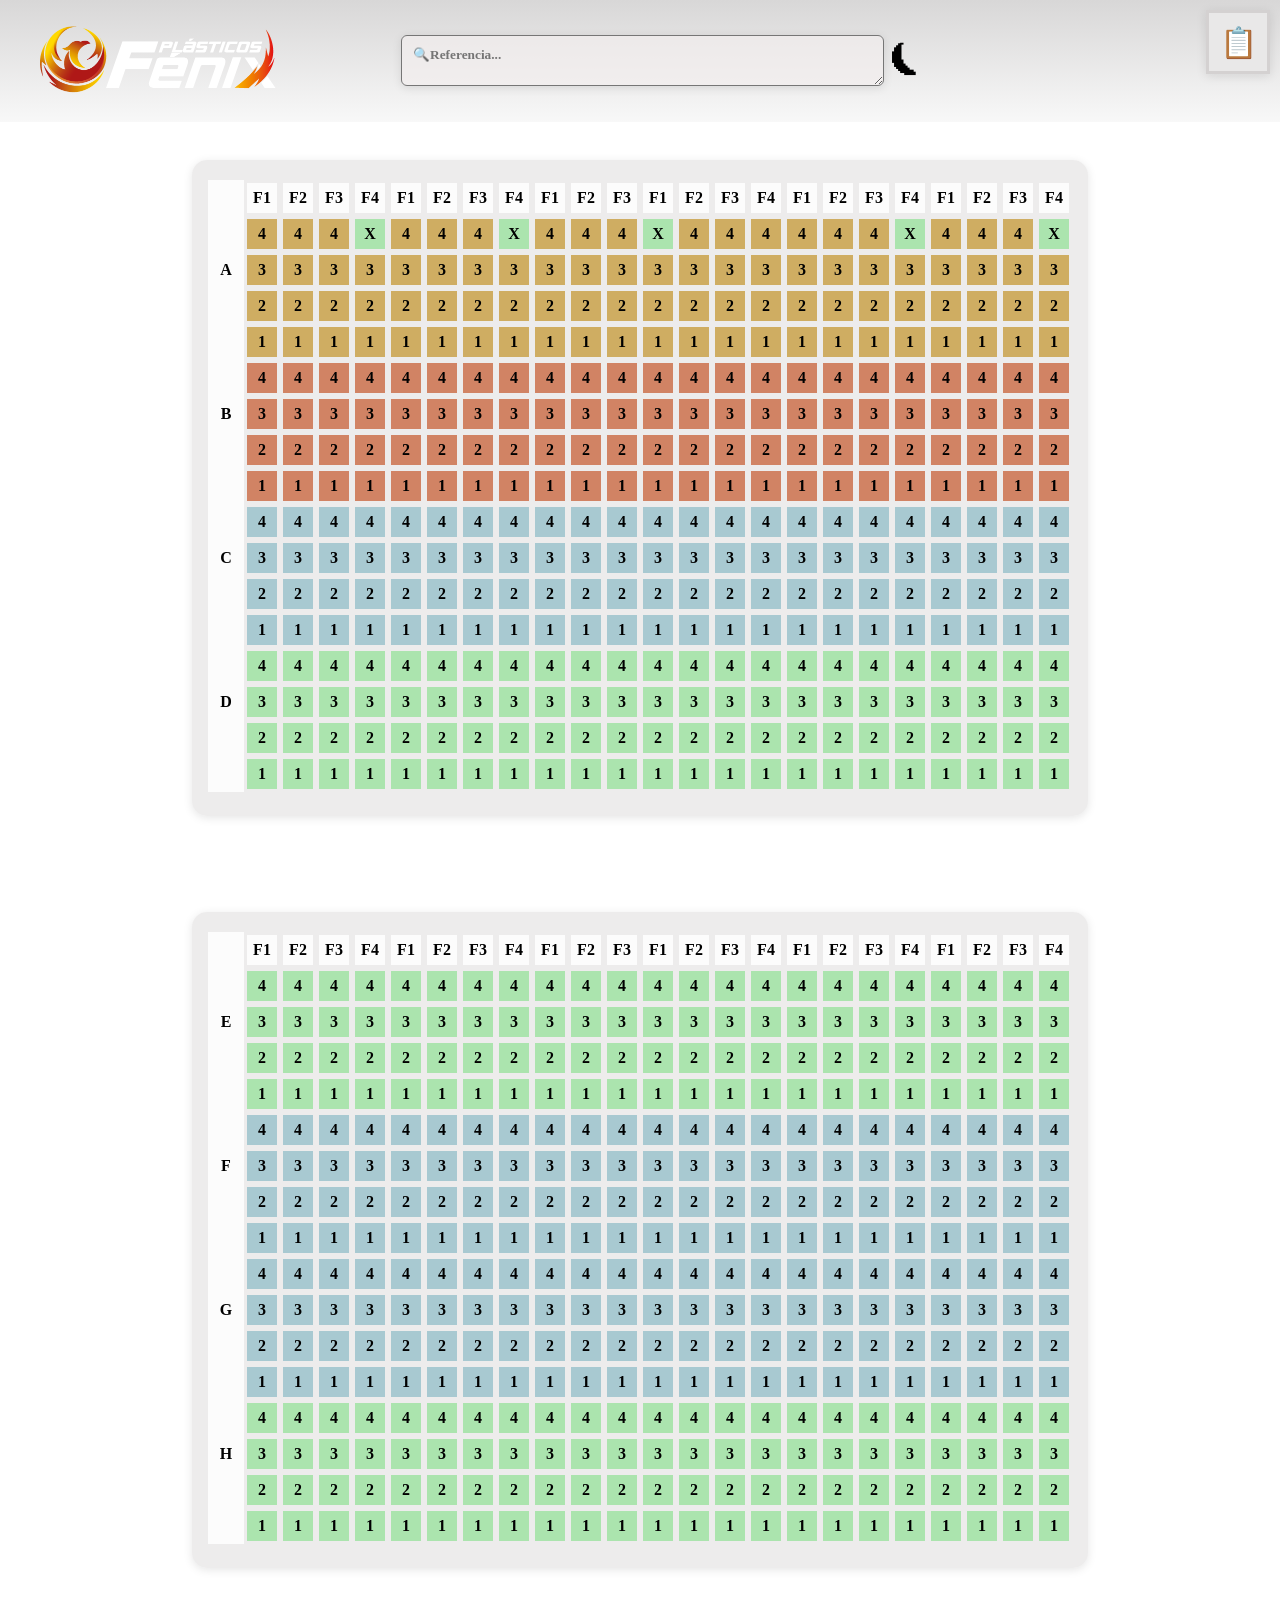
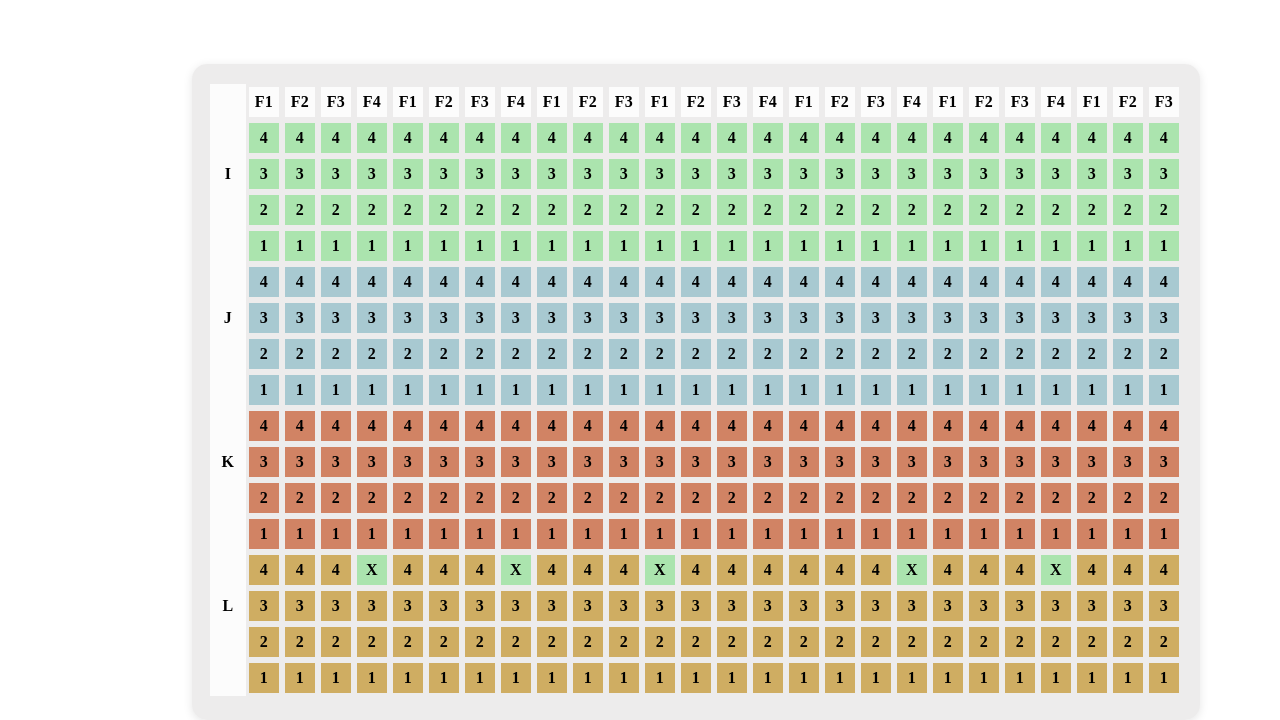
==== generarPedido.html @ 960bfc63 "primer commit" ====
<!DOCTYPE html>
<html lang="es">
<head>
    <meta charset="UTF-8">
    <meta name="viewport" content="width=device-width, initial-scale=1.0">
    <title>Generador de Pedidos</title>
    <script src="https://cdnjs.cloudflare.com/ajax/libs/xlsx/0.17.0/xlsx.full.min.js"></script>
<link rel="stylesheet" href="/css/generarPedido.css">
</head>
<body>
    <header class="search-head">
        <img class="img-header"src="/images/LOGO-PLASTICOS-FENIX.png" alt="" onclick="navigateTo('index.html')">
    
    <div class="container-buscador">
        <textarea type="text" id="search" placeholder="🔍Referencia..."></textarea>
        <button id="toggleTheme">⏾</button>
    </div> 
    <div class="vacio"></div>   
</header>
<button id="toggleFloatingDiv">📋​</button>
<main class="Mapa">
    <div class="grid">
        <div class="modulos"></div>
        <div class="filas">F1</div>
        <div class="filas">F2</div>
        <div class="filas">F3</div>
        <div class="filas">F4</div>
        <div class="filas">F1</div>
        <div class="filas">F2</div>
        <div class="filas">F3</div>
        <div class="filas">F4</div>
        <div class="filas">F1</div>
        <div class="filas">F2</div>
        <div class="filas">F3</div>
        <div class="filas">F1</div>
        <div class="filas">F2</div>
        <div class="filas">F3</div>
        <div class="filas">F4</div>
        <div class="filas">F1</div>
        <div class="filas">F2</div>
        <div class="filas">F3</div>
        <div class="filas">F4</div>
        <div class="filas">F1</div>
        <div class="filas">F2</div>
        <div class="filas">F3</div>
        <div class="filas">F4</div>
        <div class="modulos"></div><div class="cell" id="B3-M1-CA-F1-P4" onclick="selectCell(this)">4</div>
        <div class="cell" id="B3-M1-CA-F2-P4" onclick="selectCell(this)">4</div>
        <div class="cell" id="B3-M1-CA-F3-P4" onclick="selectCell(this)">4</div>
        <div class="cell4">X</div>
        <div class="cell" id="B3-M2-CA-F1-P4" onclick="selectCell(this)">4</div>
        <div class="cell" id="B3-M2-CA-F2-P4" onclick="selectCell(this)">4</div>
        <div class="cell" id="B3-M2-CA-F3-P4" onclick="selectCell(this)">4</div>
        <div class="cell4">X</div>
        <div class="cell" id="B3-M3-CA-F1-P4" onclick="selectCell(this)">4</div>
        <div class="cell" id="B3-M3-CA-F2-P4" onclick="selectCell(this)">4</div>
        <div class="cell" id="B3-M3-CA-F3-P4" onclick="selectCell(this)">4</div>
        <div class="cell4">X</div>
        <div class="cell" id="B3-M4-CA-F2-P4" onclick="selectCell(this)">4</div>
        <div class="cell" id="B3-M4-CA-F3-P4" onclick="selectCell(this)">4</div>
        <div class="cell" id="B3-M4-CA-F4-P4" onclick="selectCell(this)">4</div>
        <div class="cell" id="B3-M5-CA-F1-P4" onclick="selectCell(this)">4</div>
        <div class="cell" id="B3-M5-CA-F2-P4" onclick="selectCell(this)">4</div>
        <div class="cell" id="B3-M5-CA-F3-P4" onclick="selectCell(this)">4</div>
        <div class="cell4">X</div>
        <div class="cell" id="B3-M6-CA-F1-P4" onclick="selectCell(this)">4</div>
        <div class="cell" id="B3-M6-CA-F2-P4" onclick="selectCell(this)">4</div>
        <div class="cell" id="B3-M6-CA-F3-P4" onclick="selectCell(this)">4</div>
        <div class="cell4">X</div>
        <div class="modulos">A</div><div class="cell" id="B3-M1-CA-F1-P3" onclick="selectCell(this)">3</div>
        <div class="cell" id="B3-M1-CA-F2-P3" onclick="selectCell(this)">3</div>
        <div class="cell" id="B3-M1-CA-F3-P3" onclick="selectCell(this)">3</div>
        <div class="cell" id="B3-M1-CA-F4-P3" onclick="selectCell(this)">3</div>
        <div class="cell" id="B3-M2-CA-F1-P3" onclick="selectCell(this)">3</div>
        <div class="cell" id="B3-M2-CA-F2-P3" onclick="selectCell(this)">3</div>
        <div class="cell" id="B3-M2-CA-F3-P3" onclick="selectCell(this)">3</div>
        <div class="cell" id="B3-M2-CA-F4-P3" onclick="selectCell(this)">3</div>
        <div class="cell" id="B3-M3-CA-F1-P3" onclick="selectCell(this)">3</div>
        <div class="cell" id="B3-M3-CA-F2-P3" onclick="selectCell(this)">3</div>
        <div class="cell" id="B3-M3-CA-F3-P3" onclick="selectCell(this)">3</div>
        <div class="cell" id="B3-M4-CA-F1-P3" onclick="selectCell(this)">3</div>
        <div class="cell" id="B3-M4-CA-F2-P3" onclick="selectCell(this)">3</div>
        <div class="cell" id="B3-M4-CA-F3-P3" onclick="selectCell(this)">3</div>
        <div class="cell" id="B3-M4-CA-F4-P3" onclick="selectCell(this)">3</div>
        <div class="cell" id="B3-M5-CA-F1-P3" onclick="selectCell(this)">3</div>
        <div class="cell" id="B3-M5-CA-F2-P3" onclick="selectCell(this)">3</div>
        <div class="cell" id="B3-M5-CA-F3-P3" onclick="selectCell(this)">3</div>
        <div class="cell" id="B3-M5-CA-F3-P4" onclick="selectCell(this)">3</div>
        <div class="cell" id="B3-M6-CA-F1-P3" onclick="selectCell(this)">3</div>
        <div class="cell" id="B3-M6-CA-F2-P3" onclick="selectCell(this)">3</div>
        <div class="cell" id="B3-M6-CA-F3-P3" onclick="selectCell(this)">3</div>
        <div class="cell" id="B3-M6-CA-F4-P3" onclick="selectCell(this)">3</div>
        <div class="modulos"></div><div class="cell" id="B3-M1-CA-F1-P2" onclick="selectCell(this)">2</div>
        <div class="cell" id="B3-M1-CA-F2-P2" onclick="selectCell(this)">2</div>
        <div class="cell" id="B3-M1-CA-F3-P2" onclick="selectCell(this)">2</div>
        <div class="cell" id="B3-M1-CA-F4-P2" onclick="selectCell(this)">2</div>
        <div class="cell" id="B3-M2-CA-F1-P2" onclick="selectCell(this)">2</div>
        <div class="cell" id="B3-M2-CA-F2-P2" onclick="selectCell(this)">2</div>
        <div class="cell" id="B3-M2-CA-F3-P2" onclick="selectCell(this)">2</div>
        <div class="cell" id="B3-M2-CA-F4-P2" onclick="selectCell(this)">2</div>
        <div class="cell" id="B3-M3-CA-F1-P2" onclick="selectCell(this)">2</div>
        <div class="cell" id="B3-M3-CA-F2-P2" onclick="selectCell(this)">2</div>
        <div class="cell" id="B3-M3-CA-F3-P2" onclick="selectCell(this)">2</div>
        <div class="cell" id="B3-M4-CA-F1-P2" onclick="selectCell(this)">2</div>
        <div class="cell" id="B3-M4-CA-F2-P2" onclick="selectCell(this)">2</div>
        <div class="cell" id="B3-M4-CA-F3-P2" onclick="selectCell(this)">2</div>
        <div class="cell" id="B3-M4-CA-F4-P2" onclick="selectCell(this)">2</div>
        <div class="cell" id="B3-M5-CA-F1-P2" onclick="selectCell(this)">2</div>
        <div class="cell" id="B3-M5-CA-F2-P2" onclick="selectCell(this)">2</div>
        <div class="cell" id="B3-M5-CA-F3-P2" onclick="selectCell(this)">2</div>
        <div class="cell" id="B3-M5-CA-F4-P2" onclick="selectCell(this)">2</div>
        <div class="cell" id="B3-M6-CA-F1-P2" onclick="selectCell(this)">2</div>
        <div class="cell" id="B3-M6-CA-F2-P2" onclick="selectCell(this)">2</div>
        <div class="cell" id="B3-M6-CA-F3-P2" onclick="selectCell(this)">2</div>
        <div class="cell" id="B3-M6-CA-F4-P2" onclick="selectCell(this)">2</div>
        <div class="modulos"></div><div class="cell" id="B3-M1-CA-F1-P1" onclick="selectCell(this)">1</div>
        <div class="cell" id="B3-M1-CA-F2-P1" onclick="selectCell(this)">1</div>
        <div class="cell" id="B3-M1-CA-F3-P1" onclick="selectCell(this)">1</div>
        <div class="cell" id="B3-M1-CA-F4-P1" onclick="selectCell(this)">1</div>
        <div class="cell" id="B3-M2-CA-F1-P1" onclick="selectCell(this)">1</div>
        <div class="cell" id="B3-M2-CA-F2-P1" onclick="selectCell(this)">1</div>
        <div class="cell" id="B3-M2-CA-F3-P1" onclick="selectCell(this)">1</div>
        <div class="cell" id="B3-M2-CA-F4-P1" onclick="selectCell(this)">1</div>
        <div class="cell" id="B3-M3-CA-F1-P1" onclick="selectCell(this)">1</div>
        <div class="cell" id="B3-M3-CA-F2-P1" onclick="selectCell(this)">1</div>
        <div class="cell" id="B3-M3-CA-F3-P1" onclick="selectCell(this)">1</div>
        <div class="cell" id="B3-M4-CA-F1-P1" onclick="selectCell(this)">1</div>
        <div class="cell" id="B3-M4-CA-F2-P1" onclick="selectCell(this)">1</div>
        <div class="cell" id="B3-M4-CA-F3-P1" onclick="selectCell(this)">1</div>
        <div class="cell" id="B3-M4-CA-F4-P1" onclick="selectCell(this)">1</div>
        <div class="cell" id="B3-M5-CA-F1-P1" onclick="selectCell(this)">1</div>
        <div class="cell" id="B3-M5-CA-F2-P1" onclick="selectCell(this)">1</div>
        <div class="cell" id="B3-M5-CA-F3-P1" onclick="selectCell(this)">1</div>
        <div class="cell" id="B3-M5-CA-F4-P1" onclick="selectCell(this)">1</div>
        <div class="cell" id="B3-M6-CA-F1-P1" onclick="selectCell(this)">1</div>
        <div class="cell" id="B3-M6-CA-F2-P1" onclick="selectCell(this)">1</div>
        <div class="cell" id="B3-M6-CA-F3-P1" onclick="selectCell(this)">1</div>
        <div class="cell" id="B3-M6-CA-F4-P1" onclick="selectCell(this)">1</div>
        <div class="modulos"></div><div class="cell cell2" id="B3-M1-CB-F1-P4" onclick="selectCell(this)">4</div>
        <div class="cell2" id="B3-M1-CB-F2-P4" onclick="selectCell(this)">4</div>
        <div class="cell2" id="B3-M1-CB-F3-P4" onclick="selectCell(this)">4</div>
        <div class="cell2" id="B3-M1-CB-F4-P4" onclick="selectCell(this)">4</div>
        <div class="cell2" id="B3-M2-CB-F1-P4" onclick="selectCell(this)">4</div>
        <div class="cell2" id="B3-M2-CB-F2-P4" onclick="selectCell(this)">4</div>
        <div class="cell2" id="B3-M2-CB-F3-P4" onclick="selectCell(this)">4</div>
        <div class="cell2" id="B3-M2-CB-F4-P4" onclick="selectCell(this)">4</div>
        <div class="cell2" id="B3-M3-CB-F1-P4" onclick="selectCell(this)">4</div>
        <div class="cell2" id="B3-M3-CB-F2-P4" onclick="selectCell(this)">4</div>
        <div class="cell2" id="B3-M3-CB-F3-P4" onclick="selectCell(this)">4</div>
        <div class="cell2" id="B3-M4-CB-F1-P4" onclick="selectCell(this)">4</div>
        <div class="cell2" id="B3-M4-CB-F2-P4" onclick="selectCell(this)">4</div>
        <div class="cell2" id="B3-M4-CB-F3-P4" onclick="selectCell(this)">4</div>
        <div class="cell2" id="B3-M4-CB-F4-P4" onclick="selectCell(this)">4</div>
        <div class="cell2" id="B3-M5-CB-F1-P4" onclick="selectCell(this)">4</div>
        <div class="cell2" id="B3-M5-CB-F2-P4" onclick="selectCell(this)">4</div>
        <div class="cell2" id="B3-M5-CB-F3-P4" onclick="selectCell(this)">4</div>
        <div class="cell2" id="B3-M5-CB-F4-P4" onclick="selectCell(this)">4</div>
        <div class="cell2" id="B3-M6-CB-F1-P4" onclick="selectCell(this)">4</div>
        <div class="cell2" id="B3-M6-CB-F2-P4" onclick="selectCell(this)">4</div>
        <div class="cell2" id="B3-M6-CB-F3-P4" onclick="selectCell(this)">4</div>
        <div class="cell2" id="B3-M6-CB-F4-P4" onclick="selectCell(this)">4</div>
        <div class="modulos">B</div><div class="cell2" id="B3-M1-CB-F1-P3" onclick="selectCell(this)">3</div>
        <div class="cell2" id="B3-M1-CB-F2-P3" onclick="selectCell(this)">3</div>
        <div class="cell2" id="B3-M1-CB-F3-P3" onclick="selectCell(this)">3</div>
        <div class="cell2" id="B3-M1-CB-F4-P3" onclick="selectCell(this)">3</div>
        <div class="cell2" id="B3-M2-CB-F1-P3" onclick="selectCell(this)">3</div>
        <div class="cell2" id="B3-M2-CB-F2-P3" onclick="selectCell(this)">3</div>
        <div class="cell2" id="B3-M2-CB-F3-P3" onclick="selectCell(this)">3</div>
        <div class="cell2" id="B3-M2-CB-F4-P3" onclick="selectCell(this)">3</div>
        <div class="cell2" id="B3-M3-CB-F1-P3" onclick="selectCell(this)">3</div>
        <div class="cell2" id="B3-M3-CB-F2-P3" onclick="selectCell(this)">3</div>
        <div class="cell2" id="B3-M3-CB-F3-P3" onclick="selectCell(this)">3</div>
        <div class="cell2" id="B3-M4-CB-F1-P3" onclick="selectCell(this)">3</div>
        <div class="cell2" id="B3-M4-CB-F2-P3" onclick="selectCell(this)">3</div>
        <div class="cell2" id="B3-M4-CB-F3-P3" onclick="selectCell(this)">3</div>
        <div class="cell2" id="B3-M4-CB-F4-P3" onclick="selectCell(this)">3</div>
        <div class="cell2" id="B3-M5-CB-F1-P3" onclick="selectCell(this)">3</div>
        <div class="cell2" id="B3-M5-CB-F2-P3" onclick="selectCell(this)">3</div>
        <div class="cell2" id="B3-M5-CB-F3-P3" onclick="selectCell(this)">3</div>
        <div class="cell2" id="B3-M5-CB-F4-P3" onclick="selectCell(this)">3</div>
        <div class="cell2" id="B3-M6-CB-F1-P3" onclick="selectCell(this)">3</div>
        <div class="cell2" id="B3-M6-CB-F2-P3" onclick="selectCell(this)">3</div>
        <div class="cell2" id="B3-M6-CB-F3-P3" onclick="selectCell(this)">3</div>
        <div class="cell2" id="B3-M6-CB-F4-P3" onclick="selectCell(this)">3</div>
        <div class="modulos"></div><div class="cell2" id="B3-M1-CB-F1-P2" onclick="selectCell(this)">2</div>
        <div class="cell2" id="B3-M1-CB-F2-P2" onclick="selectCell(this)">2</div>
        <div class="cell2" id="B3-M1-CB-F3-P2" onclick="selectCell(this)">2</div>
        <div class="cell2" id="B3-M1-CB-F4-P2" onclick="selectCell(this)">2</div>
        <div class="cell2" id="B3-M2-CB-F1-P2" onclick="selectCell(this)">2</div>
        <div class="cell2" id="B3-M2-CB-F2-P2" onclick="selectCell(this)">2</div>
        <div class="cell2" id="B3-M2-CB-F3-P2" onclick="selectCell(this)">2</div>
        <div class="cell2" id="B3-M2-CB-F4-P2" onclick="selectCell(this)">2</div>
        <div class="cell2" id="B3-M3-CB-F1-P2" onclick="selectCell(this)">2</div>
        <div class="cell2" id="B3-M3-CB-F2-P2" onclick="selectCell(this)">2</div>
        <div class="cell2" id="B3-M3-CB-F3-P2" onclick="selectCell(this)">2</div>
        <div class="cell2" id="B3-M4-CB-F1-P2" onclick="selectCell(this)">2</div>
        <div class="cell2" id="B3-M4-CB-F2-P2" onclick="selectCell(this)">2</div>
        <div class="cell2" id="B3-M4-CB-F3-P2" onclick="selectCell(this)">2</div>
        <div class="cell2" id="B3-M4-CB-F4-P2" onclick="selectCell(this)">2</div>
        <div class="cell2" id="B3-M5-CB-F1-P2" onclick="selectCell(this)">2</div>
        <div class="cell2" id="B3-M5-CB-F2-P2" onclick="selectCell(this)">2</div>
        <div class="cell2" id="B3-M5-CB-F3-P2" onclick="selectCell(this)">2</div>
        <div class="cell2" id="B3-M5-CB-F4-P2" onclick="selectCell(this)">2</div>
        <div class="cell2" id="B3-M6-CB-F1-P2" onclick="selectCell(this)">2</div>
        <div class="cell2" id="B3-M6-CB-F2-P2" onclick="selectCell(this)">2</div>
        <div class="cell2" id="B3-M6-CB-F3-P2" onclick="selectCell(this)">2</div>
        <div class="cell2" id="B3-M6-CB-F4-P2" onclick="selectCell(this)">2</div>
        <div class="modulos"></div><div class="cell2" id="B3-M1-CB-F1-P1" onclick="selectCell(this)">1</div>
        <div class="cell2" id="B3-M1-CB-F2-P1" onclick="selectCell(this)">1</div>
        <div class="cell2" id="B3-M1-CB-F3-P1" onclick="selectCell(this)">1</div>
        <div class="cell2" id="B3-M1-CB-F4-P1" onclick="selectCell(this)">1</div>
        <div class="cell2" id="B3-M2-CB-F1-P1" onclick="selectCell(this)">1</div>
        <div class="cell2" id="B3-M2-CB-F2-P1" onclick="selectCell(this)">1</div>
        <div class="cell2" id="B3-M2-CB-F3-P1" onclick="selectCell(this)">1</div>
        <div class="cell2" id="B3-M2-CB-F4-P1" onclick="selectCell(this)">1</div>
        <div class="cell2" id="B3-M3-CB-F1-P1" onclick="selectCell(this)">1</div>
        <div class="cell2" id="B3-M3-CB-F2-P1" onclick="selectCell(this)">1</div>
        <div class="cell2" id="B3-M3-CB-F3-P1" onclick="selectCell(this)">1</div>
        <div class="cell2" id="B3-M4-CB-F1-P1" onclick="selectCell(this)">1</div>
        <div class="cell2" id="B3-M4-CB-F2-P1" onclick="selectCell(this)">1</div>
        <div class="cell2" id="B3-M4-CB-F3-P1" onclick="selectCell(this)">1</div>
        <div class="cell2" id="B3-M4-CB-F4-P1" onclick="selectCell(this)">1</div>
        <div class="cell2" id="B3-M5-CB-F1-P1" onclick="selectCell(this)">1</div>
        <div class="cell2" id="B3-M5-CB-F2-P1" onclick="selectCell(this)">1</div>
        <div class="cell2" id="B3-M5-CB-F3-P1" onclick="selectCell(this)">1</div>
        <div class="cell2" id="B3-M5-CB-F4-P1" onclick="selectCell(this)">1</div>
        <div class="cell2" id="B3-M6-CB-F1-P1" onclick="selectCell(this)">1</div>
        <div class="cell2" id="B3-M6-CB-F2-P1" onclick="selectCell(this)">1</div>
        <div class="cell2" id="B3-M6-CB-F3-P1" onclick="selectCell(this)">1</div>
        <div class="cell2" id="B3-M6-CB-F4-P1" onclick="selectCell(this)">1</div>
        <div class="modulos"></div> <div class="cell3" id="B3-M1-CC-F1-P4" onclick="selectCell(this)">4</div>
        <div class="cell3" id="B3-M1-CC-F2-P4" onclick="selectCell(this)">4</div>
        <div class="cell3" id="B3-M1-CC-F3-P4" onclick="selectCell(this)">4</div>
        <div class="cell3" id="B3-M1-CC-F4-P4" onclick="selectCell(this)">4</div>
        <div class="cell3" id="B3-M2-CC-F1-P4" onclick="selectCell(this)">4</div>
        <div class="cell3" id="B3-M2-CC-F2-P4" onclick="selectCell(this)">4</div>
        <div class="cell3" id="B3-M2-CC-F3-P4" onclick="selectCell(this)">4</div>
        <div class="cell3" id="B3-M2-CC-F4-P4" onclick="selectCell(this)">4</div>
        <div class="cell3" id="B3-M3-CC-F1-P4" onclick="selectCell(this)">4</div>
        <div class="cell3" id="B3-M3-CC-F2-P4" onclick="selectCell(this)">4</div>
        <div class="cell3" id="B3-M3-CC-F3-P4" onclick="selectCell(this)">4</div>
        <div class="cell3" id="B3-M4-CC-F1-P4" onclick="selectCell(this)">4</div>
        <div class="cell3" id="B3-M4-CC-F2-P4" onclick="selectCell(this)">4</div>
        <div class="cell3" id="B3-M4-CC-F3-P4" onclick="selectCell(this)">4</div>
        <div class="cell3" id="B3-M4-CC-F4-P4" onclick="selectCell(this)">4</div>
        <div class="cell3" id="B3-M5-CC-F1-P4" onclick="selectCell(this)">4</div>
        <div class="cell3" id="B3-M5-CC-F2-P4" onclick="selectCell(this)">4</div>
        <div class="cell3" id="B3-M5-CC-F3-P4" onclick="selectCell(this)">4</div>
        <div class="cell3" id="B3-M5-CC-F4-P4" onclick="selectCell(this)">4</div>
        <div class="cell3" id="B3-M6-CC-F1-P4" onclick="selectCell(this)">4</div>
        <div class="cell3" id="B3-M6-CC-F2-P4" onclick="selectCell(this)">4</div>
        <div class="cell3" id="B3-M6-CC-F3-P4" onclick="selectCell(this)">4</div>
        <div class="cell3" id="B3-M6-CC-F4-P4" onclick="selectCell(this)">4</div>
        <div class="modulos">C</div><div class="cell3" id="B3-M1-CC-F1-P3" onclick="selectCell(this)">3</div>
        <div class="cell3" id="B3-M1-CC-F2-P3" onclick="selectCell(this)">3</div>
        <div class="cell3" id="B3-M1-CC-F3-P3" onclick="selectCell(this)">3</div>
        <div class="cell3" id="B3-M1-CC-F4-P3" onclick="selectCell(this)">3</div>
        <div class="cell3" id="B3-M2-CC-F1-P3" onclick="selectCell(this)">3</div>
        <div class="cell3" id="B3-M2-CC-F2-P3" onclick="selectCell(this)">3</div>
        <div class="cell3" id="B3-M2-CC-F3-P3" onclick="selectCell(this)">3</div>
        <div class="cell3" id="B3-M2-CC-F4-P3" onclick="selectCell(this)">3</div>
        <div class="cell3" id="B3-M3-CC-F1-P3" onclick="selectCell(this)">3</div>
        <div class="cell3" id="B3-M3-CC-F2-P3" onclick="selectCell(this)">3</div>
        <div class="cell3" id="B3-M3-CC-F3-P3" onclick="selectCell(this)">3</div>
        <div class="cell3" id="B3-M4-CC-F1-P3" onclick="selectCell(this)">3</div>
        <div class="cell3" id="B3-M4-CC-F2-P3" onclick="selectCell(this)">3</div>
        <div class="cell3" id="B3-M4-CC-F3-P3" onclick="selectCell(this)">3</div>
        <div class="cell3" id="B3-M4-CC-F4-P3" onclick="selectCell(this)">3</div>
        <div class="cell3" id="B3-M5-CC-F1-P3" onclick="selectCell(this)">3</div>
        <div class="cell3" id="B3-M5-CC-F2-P3" onclick="selectCell(this)">3</div>
        <div class="cell3" id="B3-M5-CC-F3-P3" onclick="selectCell(this)">3</div>
        <div class="cell3" id="B3-M5-CC-F4-P3" onclick="selectCell(this)">3</div>
        <div class="cell3" id="B3-M6-CC-F1-P3" onclick="selectCell(this)">3</div>
        <div class="cell3" id="B3-M6-CC-F2-P3" onclick="selectCell(this)">3</div>
        <div class="cell3" id="B3-M6-CC-F3-P3" onclick="selectCell(this)">3</div>
        <div class="cell3" id="B3-M6-CC-F4-P3" onclick="selectCell(this)">3</div>
        <div class="modulos"></div><div class="cell3" id="B3-M1-CC-F1-P2" onclick="selectCell(this)">2</div>
        <div class="cell3" id="B3-M1-CC-F2-P2" onclick="selectCell(this)">2</div>
        <div class="cell3" id="B3-M1-CC-F3-P2" onclick="selectCell(this)">2</div>
        <div class="cell3" id="B3-M1-CC-F4-P2" onclick="selectCell(this)">2</div>
        <div class="cell3" id="B3-M2-CC-F1-P2" onclick="selectCell(this)">2</div>
        <div class="cell3" id="B3-M2-CC-F2-P2" onclick="selectCell(this)">2</div>
        <div class="cell3" id="B3-M2-CC-F3-P2" onclick="selectCell(this)">2</div>
        <div class="cell3" id="B3-M2-CC-F4-P2" onclick="selectCell(this)">2</div>
        <div class="cell3" id="B3-M3-CC-F1-P2" onclick="selectCell(this)">2</div>
        <div class="cell3" id="B3-M3-CC-F2-P2" onclick="selectCell(this)">2</div>
        <div class="cell3" id="B3-M3-CC-F3-P2" onclick="selectCell(this)">2</div>
        <div class="cell3" id="B3-M4-CC-F1-P2" onclick="selectCell(this)">2</div>
        <div class="cell3" id="B3-M4-CC-F2-P2" onclick="selectCell(this)">2</div>
        <div class="cell3" id="B3-M4-CC-F3-P2" onclick="selectCell(this)">2</div>
        <div class="cell3" id="B3-M4-CC-F4-P2" onclick="selectCell(this)">2</div>
        <div class="cell3" id="B3-M5-CC-F1-P2" onclick="selectCell(this)">2</div>
        <div class="cell3" id="B3-M5-CC-F2-P2" onclick="selectCell(this)">2</div>
        <div class="cell3" id="B3-M5-CC-F3-P2" onclick="selectCell(this)">2</div>
        <div class="cell3" id="B3-M5-CC-F4-P2" onclick="selectCell(this)">2</div>
        <div class="cell3" id="B3-M6-CC-F1-P2" onclick="selectCell(this)">2</div>
        <div class="cell3" id="B3-M6-CC-F2-P2" onclick="selectCell(this)">2</div>
        <div class="cell3" id="B3-M6-CC-F3-P2" onclick="selectCell(this)">2</div>
        <div class="cell3" id="B3-M6-CC-F4-P2" onclick="selectCell(this)">2</div>
        <div class="modulos"></div><div class="cell3" id="B3-M1-CC-F1-P1" onclick="selectCell(this)">1</div>
        <div class="cell3" id="B3-M1-CC-F2-P1" onclick="selectCell(this)">1</div>
        <div class="cell3" id="B3-M1-CC-F3-P1" onclick="selectCell(this)">1</div>
        <div class="cell3" id="B3-M1-CC-F4-P1" onclick="selectCell(this)">1</div>
        <div class="cell3" id="B3-M2-CC-F1-P1" onclick="selectCell(this)">1</div>
        <div class="cell3" id="B3-M2-CC-F2-P1" onclick="selectCell(this)">1</div>
        <div class="cell3" id="B3-M2-CC-F3-P1" onclick="selectCell(this)">1</div>
        <div class="cell3" id="B3-M2-CC-F4-P1" onclick="selectCell(this)">1</div>
        <div class="cell3" id="B3-M3-CC-F1-P1" onclick="selectCell(this)">1</div>
        <div class="cell3" id="B3-M3-CC-F2-P1" onclick="selectCell(this)">1</div>
        <div class="cell3" id="B3-M3-CC-F3-P1" onclick="selectCell(this)">1</div>
        <div class="cell3" id="B3-M4-CC-F1-P1" onclick="selectCell(this)">1</div>
        <div class="cell3" id="B3-M4-CC-F2-P1" onclick="selectCell(this)">1</div>
        <div class="cell3" id="B3-M4-CC-F3-P1" onclick="selectCell(this)">1</div>
        <div class="cell3" id="B3-M4-CC-F4-P1" onclick="selectCell(this)">1</div>
        <div class="cell3" id="B3-M5-CC-F1-P1" onclick="selectCell(this)">1</div>
        <div class="cell3" id="B3-M5-CC-F2-P1" onclick="selectCell(this)">1</div>
        <div class="cell3" id="B3-M5-CC-F3-P1" onclick="selectCell(this)">1</div>
        <div class="cell3" id="B3-M5-CC-F4-P1" onclick="selectCell(this)">1</div>
        <div class="cell3" id="B3-M6-CC-F1-P1" onclick="selectCell(this)">1</div>
        <div class="cell3" id="B3-M6-CC-F2-P1" onclick="selectCell(this)">1</div>
        <div class="cell3" id="B3-M6-CC-F3-P1" onclick="selectCell(this)">1</div>
        <div class="cell3" id="B3-M6-CC-F4-P1" onclick="selectCell(this)">1</div>
        <div class="modulos"></div><div class="cell4" id="B3-M1-CD-F1-P4" onclick="selectCell(this)">4</div>
        <div class="cell4" id="B3-M1-CD-F2-P4" onclick="selectCell(this)">4</div>
        <div class="cell4" id="B3-M1-CD-F3-P4" onclick="selectCell(this)">4</div>
        <div class="cell4" id="B3-M1-CD-F4-P4" onclick="selectCell(this)">4</div>
        <div class="cell4" id="B3-M2-CD-F1-P4" onclick="selectCell(this)">4</div>
        <div class="cell4" id="B3-M2-CD-F2-P4" onclick="selectCell(this)">4</div>
        <div class="cell4" id="B3-M2-CD-F3-P4" onclick="selectCell(this)">4</div>
        <div class="cell4" id="B3-M2-CD-F4-P4" onclick="selectCell(this)">4</div>
        <div class="cell4" id="B3-M3-CD-F1-P4" onclick="selectCell(this)">4</div>
        <div class="cell4" id="B3-M3-CD-F2-P4" onclick="selectCell(this)">4</div>
        <div class="cell4" id="B3-M3-CD-F3-P4" onclick="selectCell(this)">4</div>
        <div class="cell4" id="B3-M4-CD-F1-P4" onclick="selectCell(this)">4</div>
        <div class="cell4" id="B3-M4-CD-F2-P4" onclick="selectCell(this)">4</div>
        <div class="cell4" id="B3-M4-CD-F3-P4" onclick="selectCell(this)">4</div>
        <div class="cell4" id="B3-M4-CD-F4-P4" onclick="selectCell(this)">4</div>
        <div class="cell4" id="B3-M5-CD-F1-P4" onclick="selectCell(this)">4</div>
        <div class="cell4" id="B3-M5-CD-F2-P4" onclick="selectCell(this)">4</div>
        <div class="cell4" id="B3-M5-CD-F3-P4" onclick="selectCell(this)">4</div>
        <div class="cell4" id="B3-M5-CD-F4-P4" onclick="selectCell(this)">4</div>
        <div class="cell4" id="B3-M6-CD-F1-P4" onclick="selectCell(this)">4</div>
        <div class="cell4" id="B3-M6-CD-F2-P4" onclick="selectCell(this)">4</div>
        <div class="cell4" id="B3-M6-CD-F3-P4" onclick="selectCell(this)">4</div>
        <div class="cell4" id="B3-M6-CD-F4-P4" onclick="selectCell(this)">4</div>
        <div class="modulos">D</div><div class="cell4" id="B3-M1-CD-F1-P3" onclick="selectCell(this)">3</div>
        <div class="cell4" id="B3-M1-CD-F2-P3" onclick="selectCell(this)">3</div>
        <div class="cell4" id="B3-M1-CD-F3-P3" onclick="selectCell(this)">3</div>
        <div class="cell4" id="B3-M1-CD-F4-P3" onclick="selectCell(this)">3</div>
        <div class="cell4" id="B3-M2-CD-F1-P3" onclick="selectCell(this)">3</div>
        <div class="cell4" id="B3-M2-CD-F2-P3" onclick="selectCell(this)">3</div>
        <div class="cell4" id="B3-M2-CD-F3-P3" onclick="selectCell(this)">3</div>
        <div class="cell4" id="B3-M2-CD-F4-P3" onclick="selectCell(this)">3</div>
        <div class="cell4" id="B3-M3-CD-F1-P3" onclick="selectCell(this)">3</div>
        <div class="cell4" id="B3-M3-CD-F2-P3" onclick="selectCell(this)">3</div>
        <div class="cell4" id="B3-M3-CD-F3-P3" onclick="selectCell(this)">3</div>
        <div class="cell4" id="B3-M4-CD-F1-P3" onclick="selectCell(this)">3</div>
        <div class="cell4" id="B3-M4-CD-F2-P3" onclick="selectCell(this)">3</div>
        <div class="cell4" id="B3-M4-CD-F3-P3" onclick="selectCell(this)">3</div>
        <div class="cell4" id="B3-M4-CD-F4-P3" onclick="selectCell(this)">3</div>
        <div class="cell4" id="B3-M5-CD-F1-P3" onclick="selectCell(this)">3</div>
        <div class="cell4" id="B3-M5-CD-F2-P3" onclick="selectCell(this)">3</div>
        <div class="cell4" id="B3-M5-CD-F3-P3" onclick="selectCell(this)">3</div>
        <div class="cell4" id="B3-M5-CD-F4-P3" onclick="selectCell(this)">3</div>
        <div class="cell4" id="B3-M6-CD-F1-P3" onclick="selectCell(this)">3</div>
        <div class="cell4" id="B3-M6-CD-F2-P3" onclick="selectCell(this)">3</div>
        <div class="cell4" id="B3-M6-CD-F3-P3" onclick="selectCell(this)">3</div>
        <div class="cell4" id="B3-M6-CD-F4-P3" onclick="selectCell(this)">3</div>
        <div class="modulos"></div><div class="cell4" id="B3-M1-CD-F1-P2" onclick="selectCell(this)">2</div>
        <div class="cell4" id="B3-M1-CD-F2-P2" onclick="selectCell(this)">2</div>
        <div class="cell4" id="B3-M1-CD-F3-P2" onclick="selectCell(this)">2</div>
        <div class="cell4" id="B3-M1-CD-F4-P2" onclick="selectCell(this)">2</div>
        <div class="cell4" id="B3-M2-CD-F1-P2" onclick="selectCell(this)">2</div>
        <div class="cell4" id="B3-M2-CD-F2-P2" onclick="selectCell(this)">2</div>
        <div class="cell4" id="B3-M2-CD-F3-P2" onclick="selectCell(this)">2</div>
        <div class="cell4" id="B3-M2-CD-F4-P2" onclick="selectCell(this)">2</div>
        <div class="cell4" id="B3-M3-CD-F1-P2" onclick="selectCell(this)">2</div>
        <div class="cell4" id="B3-M3-CD-F2-P2" onclick="selectCell(this)">2</div>
        <div class="cell4" id="B3-M3-CD-F3-P2" onclick="selectCell(this)">2</div>
        <div class="cell4" id="B3-M4-CD-F1-P2" onclick="selectCell(this)">2</div>
        <div class="cell4" id="B3-M4-CD-F2-P2" onclick="selectCell(this)">2</div>
        <div class="cell4" id="B3-M4-CD-F3-P2" onclick="selectCell(this)">2</div>
        <div class="cell4" id="B3-M4-CD-F4-P2" onclick="selectCell(this)">2</div>
        <div class="cell4" id="B3-M5-CD-F1-P2" onclick="selectCell(this)">2</div>
        <div class="cell4" id="B3-M5-CD-F2-P2" onclick="selectCell(this)">2</div>
        <div class="cell4" id="B3-M5-CD-F3-P2" onclick="selectCell(this)">2</div>
        <div class="cell4" id="B3-M5-CD-F4-P2" onclick="selectCell(this)">2</div>
        <div class="cell4" id="B3-M6-CD-F1-P2" onclick="selectCell(this)">2</div>
        <div class="cell4" id="B3-M6-CD-F2-P2" onclick="selectCell(this)">2</div>
        <div class="cell4" id="B3-M6-CD-F3-P2" onclick="selectCell(this)">2</div>
        <div class="cell4" id="B3-M6-CD-F4-P2" onclick="selectCell(this)">2</div>
        <div class="modulos"></div><div class="cell4" id="B3-M1-CD-F1-P1" onclick="selectCell(this)">1</div>
        <div class="cell4" id="B3-M1-CD-F2-P1" onclick="selectCell(this)">1</div>
        <div class="cell4" id="B3-M1-CD-F3-P1" onclick="selectCell(this)">1</div>
        <div class="cell4" id="B3-M1-CD-F4-P1" onclick="selectCell(this)">1</div>
        <div class="cell4" id="B3-M2-CD-F1-P1" onclick="selectCell(this)">1</div>
        <div class="cell4" id="B3-M2-CD-F2-P1" onclick="selectCell(this)">1</div>
        <div class="cell4" id="B3-M2-CD-F3-P1" onclick="selectCell(this)">1</div>
        <div class="cell4" id="B3-M2-CD-F4-P1" onclick="selectCell(this)">1</div>
        <div class="cell4" id="B3-M3-CD-F1-P1" onclick="selectCell(this)">1</div>
        <div class="cell4" id="B3-M3-CD-F2-P1" onclick="selectCell(this)">1</div>
        <div class="cell4" id="B3-M3-CD-F3-P1" onclick="selectCell(this)">1</div>
        <div class="cell4" id="B3-M4-CD-F1-P1" onclick="selectCell(this)">1</div>
        <div class="cell4" id="B3-M4-CD-F2-P1" onclick="selectCell(this)">1</div>
        <div class="cell4" id="B3-M4-CD-F3-P1" onclick="selectCell(this)">1</div>
        <div class="cell4" id="B3-M4-CD-F4-P1" onclick="selectCell(this)">1</div>
        <div class="cell4" id="B3-M5-CD-F1-P1" onclick="selectCell(this)">1</div>
        <div class="cell4" id="B3-M5-CD-F2-P1" onclick="selectCell(this)">1</div>
        <div class="cell4" id="B3-M5-CD-F3-P1" onclick="selectCell(this)">1</div>
        <div class="cell4" id="B3-M5-CD-F4-P1" onclick="selectCell(this)">1</div>
        <div class="cell4" id="B3-M6-CD-F1-P1" onclick="selectCell(this)">1</div>
        <div class="cell4" id="B3-M6-CD-F2-P1" onclick="selectCell(this)">1</div>
        <div class="cell4" id="B3-M6-CD-F3-P1" onclick="selectCell(this)">1</div>
        <div class="cell4" id="B3-M6-CD-F4-P1" onclick="selectCell(this)">1</div>
    </div>
</main>
<main class="Mapa2">
<div class="grid2">
    <div class="modulos"></div>
    <div class="filas">F1</div>
    <div class="filas">F2</div>
    <div class="filas">F3</div>
    <div class="filas">F4</div>
    <div class="filas">F1</div>
    <div class="filas">F2</div>
    <div class="filas">F3</div>
    <div class="filas">F4</div>
    <div class="filas">F1</div>
    <div class="filas">F2</div>
    <div class="filas">F3</div>
    <div class="filas">F1</div>
    <div class="filas">F2</div>
    <div class="filas">F3</div>
    <div class="filas">F4</div>
    <div class="filas">F1</div>
    <div class="filas">F2</div>
    <div class="filas">F3</div>
    <div class="filas">F4</div>
    <div class="filas">F1</div>
    <div class="filas">F2</div>
    <div class="filas">F3</div>
    <div class="filas">F4</div>
    <div class="modulos"></div><div class="cell4" id="B3-M1-CA-F1-P4" onclick="selectCell(this)">4</div>
    <div class="cell4" id="B3-M1-CA-F2-P4" onclick="selectCell(this)">4</div>
    <div class="cell4" id="B3-M1-CA-F3-P4" onclick="selectCell(this)">4</div>
    <div class="cell4" id="B3-M2-CA-F1-P4" onclick="selectCell(this)">4</div>
    <div class="cell4" id="B3-M2-CA-F1-P4" onclick="selectCell(this)">4</div>
    <div class="cell4" id="B3-M2-CA-F2-P4" onclick="selectCell(this)">4</div>
    <div class="cell4" id="B3-M2-CA-F3-P4" onclick="selectCell(this)">4</div>
    <div class="cell4" id="B3-M2-CA-F1-P4" onclick="selectCell(this)">4</div>
    <div class="cell4" id="B3-M3-CA-F1-P4" onclick="selectCell(this)">4</div>
    <div class="cell4" id="B3-M3-CA-F2-P4" onclick="selectCell(this)">4</div>
    <div class="cell4" id="B3-M3-CA-F3-P4" onclick="selectCell(this)">4</div>
    <div class="cell4" id="B3-M2-CA-F1-P4" onclick="selectCell(this)">4</div>
    <div class="cell4" id="B3-M4-CA-F2-P4" onclick="selectCell(this)">4</div>
    <div class="cell4" id="B3-M4-CA-F3-P4" onclick="selectCell(this)">4</div>
    <div class="cell4" id="B3-M4-CA-F4-P4" onclick="selectCell(this)">4</div>
    <div class="cell4" id="B3-M5-CA-F1-P4" onclick="selectCell(this)">4</div>
    <div class="cell4" id="B3-M5-CA-F2-P4" onclick="selectCell(this)">4</div>
    <div class="cell4" id="B3-M5-CA-F3-P4" onclick="selectCell(this)">4</div>
    <div class="cell4" id="B3-M5-CA-F3-P4" onclick="selectCell(this)">4</div>
    <div class="cell4" id="B3-M6-CA-F1-P4" onclick="selectCell(this)">4</div>
    <div class="cell4" id="B3-M6-CA-F2-P4" onclick="selectCell(this)">4</div>
    <div class="cell4" id="B3-M6-CA-F3-P4" onclick="selectCell(this)">4</div>
    <div class="cell4" id="B3-M5-CA-F3-P4" onclick="selectCell(this)">4</div>
    <div class="modulos">E</div><div class="cell4" id="B3-M1-CA-F1-P3" onclick="selectCell(this)">3</div>
    <div class="cell4" id="B3-M1-CA-F2-P3" onclick="selectCell(this)">3</div>
    <div class="cell4" id="B3-M1-CA-F3-P3" onclick="selectCell(this)">3</div>
    <div class="cell4" id="B3-M1-CA-F4-P3" onclick="selectCell(this)">3</div>
    <div class="cell4" id="B3-M2-CA-F1-P3" onclick="selectCell(this)">3</div>
    <div class="cell4" id="B3-M2-CA-F2-P3" onclick="selectCell(this)">3</div>
    <div class="cell4" id="B3-M2-CA-F3-P3" onclick="selectCell(this)">3</div>
    <div class="cell4" id="B3-M2-CA-F4-P3" onclick="selectCell(this)">3</div>
    <div class="cell4" id="B3-M3-CA-F1-P3" onclick="selectCell(this)">3</div>
    <div class="cell4" id="B3-M3-CA-F2-P3" onclick="selectCell(this)">3</div>
    <div class="cell4" id="B3-M3-CA-F3-P3" onclick="selectCell(this)">3</div>
    <div class="cell4" id="B3-M4-CA-F1-P3" onclick="selectCell(this)">3</div>
    <div class="cell4" id="B3-M4-CA-F2-P3" onclick="selectCell(this)">3</div>
    <div class="cell4" id="B3-M4-CA-F3-P3" onclick="selectCell(this)">3</div>
    <div class="cell4" id="B3-M4-CA-F4-P3" onclick="selectCell(this)">3</div>
    <div class="cell4" id="B3-M5-CA-F1-P3" onclick="selectCell(this)">3</div>
    <div class="cell4" id="B3-M5-CA-F2-P3" onclick="selectCell(this)">3</div>
    <div class="cell4" id="B3-M5-CA-F3-P3" onclick="selectCell(this)">3</div>
    <div class="cell4" id="B3-M5-CA-F3-P4" onclick="selectCell(this)">3</div>
    <div class="cell4" id="B3-M6-CA-F1-P3" onclick="selectCell(this)">3</div>
    <div class="cell4" id="B3-M6-CA-F2-P3" onclick="selectCell(this)">3</div>
    <div class="cell4" id="B3-M6-CA-F3-P3" onclick="selectCell(this)">3</div>
    <div class="cell4" id="B3-M6-CA-F4-P3" onclick="selectCell(this)">3</div>
    <div class="modulos"></div><div class="cell4" id="B3-M1-CA-F1-P2" onclick="selectCell(this)">2</div>
    <div class="cell4" id="B3-M1-CA-F2-P2" onclick="selectCell(this)">2</div>
    <div class="cell4" id="B3-M1-CA-F3-P2" onclick="selectCell(this)">2</div>
    <div class="cell4" id="B3-M1-CA-F4-P2" onclick="selectCell(this)">2</div>
    <div class="cell4" id="B3-M2-CA-F1-P2" onclick="selectCell(this)">2</div>
    <div class="cell4" id="B3-M2-CA-F2-P2" onclick="selectCell(this)">2</div>
    <div class="cell4" id="B3-M2-CA-F3-P2" onclick="selectCell(this)">2</div>
    <div class="cell4" id="B3-M2-CA-F4-P2" onclick="selectCell(this)">2</div>
    <div class="cell4" id="B3-M3-CA-F1-P2" onclick="selectCell(this)">2</div>
    <div class="cell4" id="B3-M3-CA-F2-P2" onclick="selectCell(this)">2</div>
    <div class="cell4" id="B3-M3-CA-F3-P2" onclick="selectCell(this)">2</div>
    <div class="cell4" id="B3-M4-CA-F1-P2" onclick="selectCell(this)">2</div>
    <div class="cell4" id="B3-M4-CA-F2-P2" onclick="selectCell(this)">2</div>
    <div class="cell4" id="B3-M4-CA-F3-P2" onclick="selectCell(this)">2</div>
    <div class="cell4" id="B3-M4-CA-F4-P2" onclick="selectCell(this)">2</div>
    <div class="cell4" id="B3-M5-CA-F1-P2" onclick="selectCell(this)">2</div>
    <div class="cell4" id="B3-M5-CA-F2-P2" onclick="selectCell(this)">2</div>
    <div class="cell4" id="B3-M5-CA-F3-P2" onclick="selectCell(this)">2</div>
    <div class="cell4" id="B3-M5-CA-F4-P2" onclick="selectCell(this)">2</div>
    <div class="cell4" id="B3-M6-CA-F1-P2" onclick="selectCell(this)">2</div>
    <div class="cell4" id="B3-M6-CA-F2-P2" onclick="selectCell(this)">2</div>
    <div class="cell4" id="B3-M6-CA-F3-P2" onclick="selectCell(this)">2</div>
    <div class="cell4" id="B3-M6-CA-F4-P2" onclick="selectCell(this)">2</div>
    <div class="modulos"></div><div class="cell4" id="B3-M1-CA-F1-P1" onclick="selectCell(this)">1</div>
    <div class="cell4" id="B3-M1-CA-F2-P1" onclick="selectCell(this)">1</div>
    <div class="cell4" id="B3-M1-CA-F3-P1" onclick="selectCell(this)">1</div>
    <div class="cell4" id="B3-M1-CA-F4-P1" onclick="selectCell(this)">1</div>
    <div class="cell4" id="B3-M2-CA-F1-P1" onclick="selectCell(this)">1</div>
    <div class="cell4" id="B3-M2-CA-F2-P1" onclick="selectCell(this)">1</div>
    <div class="cell4" id="B3-M2-CA-F3-P1" onclick="selectCell(this)">1</div>
    <div class="cell4" id="B3-M2-CA-F4-P1" onclick="selectCell(this)">1</div>
    <div class="cell4" id="B3-M3-CA-F1-P1" onclick="selectCell(this)">1</div>
    <div class="cell4" id="B3-M3-CA-F2-P1" onclick="selectCell(this)">1</div>
    <div class="cell4" id="B3-M3-CA-F3-P1" onclick="selectCell(this)">1</div>
    <div class="cell4" id="B3-M4-CA-F1-P1" onclick="selectCell(this)">1</div>
    <div class="cell4" id="B3-M4-CA-F2-P1" onclick="selectCell(this)">1</div>
    <div class="cell4" id="B3-M4-CA-F3-P1" onclick="selectCell(this)">1</div>
    <div class="cell4" id="B3-M4-CA-F4-P1" onclick="selectCell(this)">1</div>
    <div class="cell4" id="B3-M5-CA-F1-P1" onclick="selectCell(this)">1</div>
    <div class="cell4" id="B3-M5-CA-F2-P1" onclick="selectCell(this)">1</div>
    <div class="cell4" id="B3-M5-CA-F3-P1" onclick="selectCell(this)">1</div>
    <div class="cell4" id="B3-M5-CA-F4-P1" onclick="selectCell(this)">1</div>
    <div class="cell4" id="B3-M6-CA-F1-P1" onclick="selectCell(this)">1</div>
    <div class="cell4" id="B3-M6-CA-F2-P1" onclick="selectCell(this)">1</div>
    <div class="cell4" id="B3-M6-CA-F3-P1" onclick="selectCell(this)">1</div>
    <div class="cell4" id="B3-M6-CA-F4-P1" onclick="selectCell(this)">1</div>
    <div class="modulos"></div><div class="cell cell3" id="B3-M1-CB-F1-P4" onclick="selectCell(this)">4</div>
    <div class="cell3" id="B3-M1-CB-F2-P4" onclick="selectCell(this)">4</div>
    <div class="cell3" id="B3-M1-CB-F3-P4" onclick="selectCell(this)">4</div>
    <div class="cell3" id="B3-M1-CB-F4-P4" onclick="selectCell(this)">4</div>
    <div class="cell3" id="B3-M2-CB-F1-P4" onclick="selectCell(this)">4</div>
    <div class="cell3" id="B3-M2-CB-F2-P4" onclick="selectCell(this)">4</div>
    <div class="cell3" id="B3-M2-CB-F3-P4" onclick="selectCell(this)">4</div>
    <div class="cell3" id="B3-M2-CB-F4-P4" onclick="selectCell(this)">4</div>
    <div class="cell3" id="B3-M3-CB-F1-P4" onclick="selectCell(this)">4</div>
    <div class="cell3" id="B3-M3-CB-F2-P4" onclick="selectCell(this)">4</div>
    <div class="cell3" id="B3-M3-CB-F3-P4" onclick="selectCell(this)">4</div>
    <div class="cell3" id="B3-M4-CB-F1-P4" onclick="selectCell(this)">4</div>
    <div class="cell3" id="B3-M4-CB-F2-P4" onclick="selectCell(this)">4</div>
    <div class="cell3" id="B3-M4-CB-F3-P4" onclick="selectCell(this)">4</div>
    <div class="cell3" id="B3-M4-CB-F4-P4" onclick="selectCell(this)">4</div>
    <div class="cell3" id="B3-M5-CB-F1-P4" onclick="selectCell(this)">4</div>
    <div class="cell3" id="B3-M5-CB-F2-P4" onclick="selectCell(this)">4</div>
    <div class="cell3" id="B3-M5-CB-F3-P4" onclick="selectCell(this)">4</div>
    <div class="cell3" id="B3-M5-CB-F4-P4" onclick="selectCell(this)">4</div>
    <div class="cell3" id="B3-M6-CB-F1-P4" onclick="selectCell(this)">4</div>
    <div class="cell3" id="B3-M6-CB-F2-P4" onclick="selectCell(this)">4</div>
    <div class="cell3" id="B3-M6-CB-F3-P4" onclick="selectCell(this)">4</div>
    <div class="cell3" id="B3-M6-CB-F4-P4" onclick="selectCell(this)">4</div>
    <div class="modulos">F</div><div class="cell3" id="B3-M1-CB-F1-P3" onclick="selectCell(this)">3</div>
    <div class="cell3" id="B3-M1-CB-F2-P3" onclick="selectCell(this)">3</div>
    <div class="cell3" id="B3-M1-CB-F3-P3" onclick="selectCell(this)">3</div>
    <div class="cell3" id="B3-M1-CB-F4-P3" onclick="selectCell(this)">3</div>
    <div class="cell3" id="B3-M2-CB-F1-P3" onclick="selectCell(this)">3</div>
    <div class="cell3" id="B3-M2-CB-F2-P3" onclick="selectCell(this)">3</div>
    <div class="cell3" id="B3-M2-CB-F3-P3" onclick="selectCell(this)">3</div>
    <div class="cell3" id="B3-M2-CB-F4-P3" onclick="selectCell(this)">3</div>
    <div class="cell3" id="B3-M3-CB-F1-P3" onclick="selectCell(this)">3</div>
    <div class="cell3" id="B3-M3-CB-F2-P3" onclick="selectCell(this)">3</div>
    <div class="cell3" id="B3-M3-CB-F3-P3" onclick="selectCell(this)">3</div>
    <div class="cell3" id="B3-M4-CB-F1-P3" onclick="selectCell(this)">3</div>
    <div class="cell3" id="B3-M4-CB-F2-P3" onclick="selectCell(this)">3</div>
    <div class="cell3" id="B3-M4-CB-F3-P3" onclick="selectCell(this)">3</div>
    <div class="cell3" id="B3-M4-CB-F4-P3" onclick="selectCell(this)">3</div>
    <div class="cell3" id="B3-M5-CB-F1-P3" onclick="selectCell(this)">3</div>
    <div class="cell3" id="B3-M5-CB-F2-P3" onclick="selectCell(this)">3</div>
    <div class="cell3" id="B3-M5-CB-F3-P3" onclick="selectCell(this)">3</div>
    <div class="cell3" id="B3-M5-CB-F4-P3" onclick="selectCell(this)">3</div>
    <div class="cell3" id="B3-M6-CB-F1-P3" onclick="selectCell(this)">3</div>
    <div class="cell3" id="B3-M6-CB-F2-P3" onclick="selectCell(this)">3</div>
    <div class="cell3" id="B3-M6-CB-F3-P3" onclick="selectCell(this)">3</div>
    <div class="cell3" id="B3-M6-CB-F4-P3" onclick="selectCell(this)">3</div>
    <div class="modulos"></div><div class="cell3" id="B3-M1-CB-F1-P2" onclick="selectCell(this)">2</div>
    <div class="cell3" id="B3-M1-CB-F2-P2" onclick="selectCell(this)">2</div>
    <div class="cell3" id="B3-M1-CB-F3-P2" onclick="selectCell(this)">2</div>
    <div class="cell3" id="B3-M1-CB-F4-P2" onclick="selectCell(this)">2</div>
    <div class="cell3" id="B3-M2-CB-F1-P2" onclick="selectCell(this)">2</div>
    <div class="cell3" id="B3-M2-CB-F2-P2" onclick="selectCell(this)">2</div>
    <div class="cell3" id="B3-M2-CB-F3-P2" onclick="selectCell(this)">2</div>
    <div class="cell3" id="B3-M2-CB-F4-P2" onclick="selectCell(this)">2</div>
    <div class="cell3" id="B3-M3-CB-F1-P2" onclick="selectCell(this)">2</div>
    <div class="cell3" id="B3-M3-CB-F2-P2" onclick="selectCell(this)">2</div>
    <div class="cell3" id="B3-M3-CB-F3-P2" onclick="selectCell(this)">2</div>
    <div class="cell3" id="B3-M4-CB-F1-P2" onclick="selectCell(this)">2</div>
    <div class="cell3" id="B3-M4-CB-F2-P2" onclick="selectCell(this)">2</div>
    <div class="cell3" id="B3-M4-CB-F3-P2" onclick="selectCell(this)">2</div>
    <div class="cell3" id="B3-M4-CB-F4-P2" onclick="selectCell(this)">2</div>
    <div class="cell3" id="B3-M5-CB-F1-P2" onclick="selectCell(this)">2</div>
    <div class="cell3" id="B3-M5-CB-F2-P2" onclick="selectCell(this)">2</div>
    <div class="cell3" id="B3-M5-CB-F3-P2" onclick="selectCell(this)">2</div>
    <div class="cell3" id="B3-M5-CB-F4-P2" onclick="selectCell(this)">2</div>
    <div class="cell3" id="B3-M6-CB-F1-P2" onclick="selectCell(this)">2</div>
    <div class="cell3" id="B3-M6-CB-F2-P2" onclick="selectCell(this)">2</div>
    <div class="cell3" id="B3-M6-CB-F3-P2" onclick="selectCell(this)">2</div>
    <div class="cell3" id="B3-M6-CB-F4-P2" onclick="selectCell(this)">2</div>
    <div class="modulos"></div><div class="cell3" id="B3-M1-CB-F1-P1" onclick="selectCell(this)">1</div>
    <div class="cell3" id="B3-M1-CB-F2-P1" onclick="selectCell(this)">1</div>
    <div class="cell3" id="B3-M1-CB-F3-P1" onclick="selectCell(this)">1</div>
    <div class="cell3" id="B3-M1-CB-F4-P1" onclick="selectCell(this)">1</div>
    <div class="cell3" id="B3-M2-CB-F1-P1" onclick="selectCell(this)">1</div>
    <div class="cell3" id="B3-M2-CB-F2-P1" onclick="selectCell(this)">1</div>
    <div class="cell3" id="B3-M2-CB-F3-P1" onclick="selectCell(this)">1</div>
    <div class="cell3" id="B3-M2-CB-F4-P1" onclick="selectCell(this)">1</div>
    <div class="cell3" id="B3-M3-CB-F1-P1" onclick="selectCell(this)">1</div>
    <div class="cell3" id="B3-M3-CB-F2-P1" onclick="selectCell(this)">1</div>
    <div class="cell3" id="B3-M3-CB-F3-P1" onclick="selectCell(this)">1</div>
    <div class="cell3" id="B3-M4-CB-F1-P1" onclick="selectCell(this)">1</div>
    <div class="cell3" id="B3-M4-CB-F2-P1" onclick="selectCell(this)">1</div>
    <div class="cell3" id="B3-M4-CB-F3-P1" onclick="selectCell(this)">1</div>
    <div class="cell3" id="B3-M4-CB-F4-P1" onclick="selectCell(this)">1</div>
    <div class="cell3" id="B3-M5-CB-F1-P1" onclick="selectCell(this)">1</div>
    <div class="cell3" id="B3-M5-CB-F2-P1" onclick="selectCell(this)">1</div>
    <div class="cell3" id="B3-M5-CB-F3-P1" onclick="selectCell(this)">1</div>
    <div class="cell3" id="B3-M5-CB-F4-P1" onclick="selectCell(this)">1</div>
    <div class="cell3" id="B3-M6-CB-F1-P1" onclick="selectCell(this)">1</div>
    <div class="cell3" id="B3-M6-CB-F2-P1" onclick="selectCell(this)">1</div>
    <div class="cell3" id="B3-M6-CB-F3-P1" onclick="selectCell(this)">1</div>
    <div class="cell3" id="B3-M6-CB-F4-P1" onclick="selectCell(this)">1</div>
    <div class="modulos"></div> <div class="cell3" id="B3-M1-CC-F1-P4" onclick="selectCell(this)">4</div>
    <div class="cell3" id="B3-M1-CC-F2-P4" onclick="selectCell(this)">4</div>
    <div class="cell3" id="B3-M1-CC-F3-P4" onclick="selectCell(this)">4</div>
    <div class="cell3" id="B3-M1-CC-F4-P4" onclick="selectCell(this)">4</div>
    <div class="cell3" id="B3-M2-CC-F1-P4" onclick="selectCell(this)">4</div>
    <div class="cell3" id="B3-M2-CC-F2-P4" onclick="selectCell(this)">4</div>
    <div class="cell3" id="B3-M2-CC-F3-P4" onclick="selectCell(this)">4</div>
    <div class="cell3" id="B3-M2-CC-F4-P4" onclick="selectCell(this)">4</div>
    <div class="cell3" id="B3-M3-CC-F1-P4" onclick="selectCell(this)">4</div>
    <div class="cell3" id="B3-M3-CC-F2-P4" onclick="selectCell(this)">4</div>
    <div class="cell3" id="B3-M3-CC-F3-P4" onclick="selectCell(this)">4</div>
    <div class="cell3" id="B3-M4-CC-F1-P4" onclick="selectCell(this)">4</div>
    <div class="cell3" id="B3-M4-CC-F2-P4" onclick="selectCell(this)">4</div>
    <div class="cell3" id="B3-M4-CC-F3-P4" onclick="selectCell(this)">4</div>
    <div class="cell3" id="B3-M4-CC-F4-P4" onclick="selectCell(this)">4</div>
    <div class="cell3" id="B3-M5-CC-F1-P4" onclick="selectCell(this)">4</div>
    <div class="cell3" id="B3-M5-CC-F2-P4" onclick="selectCell(this)">4</div>
    <div class="cell3" id="B3-M5-CC-F3-P4" onclick="selectCell(this)">4</div>
    <div class="cell3" id="B3-M5-CC-F4-P4" onclick="selectCell(this)">4</div>
    <div class="cell3" id="B3-M6-CC-F1-P4" onclick="selectCell(this)">4</div>
    <div class="cell3" id="B3-M6-CC-F2-P4" onclick="selectCell(this)">4</div>
    <div class="cell3" id="B3-M6-CC-F3-P4" onclick="selectCell(this)">4</div>
    <div class="cell3" id="B3-M6-CC-F4-P4" onclick="selectCell(this)">4</div>
    <div class="modulos">G</div><div class="cell3" id="B3-M1-CC-F1-P3" onclick="selectCell(this)">3</div>
    <div class="cell3" id="B3-M1-CC-F2-P3" onclick="selectCell(this)">3</div>
    <div class="cell3" id="B3-M1-CC-F3-P3" onclick="selectCell(this)">3</div>
    <div class="cell3" id="B3-M1-CC-F4-P3" onclick="selectCell(this)">3</div>
    <div class="cell3" id="B3-M2-CC-F1-P3" onclick="selectCell(this)">3</div>
    <div class="cell3" id="B3-M2-CC-F2-P3" onclick="selectCell(this)">3</div>
    <div class="cell3" id="B3-M2-CC-F3-P3" onclick="selectCell(this)">3</div>
    <div class="cell3" id="B3-M2-CC-F4-P3" onclick="selectCell(this)">3</div>
    <div class="cell3" id="B3-M3-CC-F1-P3" onclick="selectCell(this)">3</div>
    <div class="cell3" id="B3-M3-CC-F2-P3" onclick="selectCell(this)">3</div>
    <div class="cell3" id="B3-M3-CC-F3-P3" onclick="selectCell(this)">3</div>
    <div class="cell3" id="B3-M4-CC-F1-P3" onclick="selectCell(this)">3</div>
    <div class="cell3" id="B3-M4-CC-F2-P3" onclick="selectCell(this)">3</div>
    <div class="cell3" id="B3-M4-CC-F3-P3" onclick="selectCell(this)">3</div>
    <div class="cell3" id="B3-M4-CC-F4-P3" onclick="selectCell(this)">3</div>
    <div class="cell3" id="B3-M5-CC-F1-P3" onclick="selectCell(this)">3</div>
    <div class="cell3" id="B3-M5-CC-F2-P3" onclick="selectCell(this)">3</div>
    <div class="cell3" id="B3-M5-CC-F3-P3" onclick="selectCell(this)">3</div>
    <div class="cell3" id="B3-M5-CC-F4-P3" onclick="selectCell(this)">3</div>
    <div class="cell3" id="B3-M6-CC-F1-P3" onclick="selectCell(this)">3</div>
    <div class="cell3" id="B3-M6-CC-F2-P3" onclick="selectCell(this)">3</div>
    <div class="cell3" id="B3-M6-CC-F3-P3" onclick="selectCell(this)">3</div>
    <div class="cell3" id="B3-M6-CC-F4-P3" onclick="selectCell(this)">3</div>
    <div class="modulos"></div><div class="cell3" id="B3-M1-CC-F1-P2" onclick="selectCell(this)">2</div>
    <div class="cell3" id="B3-M1-CC-F2-P2" onclick="selectCell(this)">2</div>
    <div class="cell3" id="B3-M1-CC-F3-P2" onclick="selectCell(this)">2</div>
    <div class="cell3" id="B3-M1-CC-F4-P2" onclick="selectCell(this)">2</div>
    <div class="cell3" id="B3-M2-CC-F1-P2" onclick="selectCell(this)">2</div>
    <div class="cell3" id="B3-M2-CC-F2-P2" onclick="selectCell(this)">2</div>
    <div class="cell3" id="B3-M2-CC-F3-P2" onclick="selectCell(this)">2</div>
    <div class="cell3" id="B3-M2-CC-F4-P2" onclick="selectCell(this)">2</div>
    <div class="cell3" id="B3-M3-CC-F1-P2" onclick="selectCell(this)">2</div>
    <div class="cell3" id="B3-M3-CC-F2-P2" onclick="selectCell(this)">2</div>
    <div class="cell3" id="B3-M3-CC-F3-P2" onclick="selectCell(this)">2</div>
    <div class="cell3" id="B3-M4-CC-F1-P2" onclick="selectCell(this)">2</div>
    <div class="cell3" id="B3-M4-CC-F2-P2" onclick="selectCell(this)">2</div>
    <div class="cell3" id="B3-M4-CC-F3-P2" onclick="selectCell(this)">2</div>
    <div class="cell3" id="B3-M4-CC-F4-P2" onclick="selectCell(this)">2</div>
    <div class="cell3" id="B3-M5-CC-F1-P2" onclick="selectCell(this)">2</div>
    <div class="cell3" id="B3-M5-CC-F2-P2" onclick="selectCell(this)">2</div>
    <div class="cell3" id="B3-M5-CC-F3-P2" onclick="selectCell(this)">2</div>
    <div class="cell3" id="B3-M5-CC-F4-P2" onclick="selectCell(this)">2</div>
    <div class="cell3" id="B3-M6-CC-F1-P2" onclick="selectCell(this)">2</div>
    <div class="cell3" id="B3-M6-CC-F2-P2" onclick="selectCell(this)">2</div>
    <div class="cell3" id="B3-M6-CC-F3-P2" onclick="selectCell(this)">2</div>
    <div class="cell3" id="B3-M6-CC-F4-P2" onclick="selectCell(this)">2</div>
    <div class="modulos"></div><div class="cell3" id="B3-M1-CC-F1-P1" onclick="selectCell(this)">1</div>
    <div class="cell3" id="B3-M1-CC-F2-P1" onclick="selectCell(this)">1</div>
    <div class="cell3" id="B3-M1-CC-F3-P1" onclick="selectCell(this)">1</div>
    <div class="cell3" id="B3-M1-CC-F4-P1" onclick="selectCell(this)">1</div>
    <div class="cell3" id="B3-M2-CC-F1-P1" onclick="selectCell(this)">1</div>
    <div class="cell3" id="B3-M2-CC-F2-P1" onclick="selectCell(this)">1</div>
    <div class="cell3" id="B3-M2-CC-F3-P1" onclick="selectCell(this)">1</div>
    <div class="cell3" id="B3-M2-CC-F4-P1" onclick="selectCell(this)">1</div>
    <div class="cell3" id="B3-M3-CC-F1-P1" onclick="selectCell(this)">1</div>
    <div class="cell3" id="B3-M3-CC-F2-P1" onclick="selectCell(this)">1</div>
    <div class="cell3" id="B3-M3-CC-F3-P1" onclick="selectCell(this)">1</div>
    <div class="cell3" id="B3-M4-CC-F1-P1" onclick="selectCell(this)">1</div>
    <div class="cell3" id="B3-M4-CC-F2-P1" onclick="selectCell(this)">1</div>
    <div class="cell3" id="B3-M4-CC-F3-P1" onclick="selectCell(this)">1</div>
    <div class="cell3" id="B3-M4-CC-F4-P1" onclick="selectCell(this)">1</div>
    <div class="cell3" id="B3-M5-CC-F1-P1" onclick="selectCell(this)">1</div>
    <div class="cell3" id="B3-M5-CC-F2-P1" onclick="selectCell(this)">1</div>
    <div class="cell3" id="B3-M5-CC-F3-P1" onclick="selectCell(this)">1</div>
    <div class="cell3" id="B3-M5-CC-F4-P1" onclick="selectCell(this)">1</div>
    <div class="cell3" id="B3-M6-CC-F1-P1" onclick="selectCell(this)">1</div>
    <div class="cell3" id="B3-M6-CC-F2-P1" onclick="selectCell(this)">1</div>
    <div class="cell3" id="B3-M6-CC-F3-P1" onclick="selectCell(this)">1</div>
    <div class="cell3" id="B3-M6-CC-F4-P1" onclick="selectCell(this)">1</div>
    <div class="modulos"></div><div class="cell4" id="B3-M1-CD-F1-P4" onclick="selectCell(this)">4</div>
    <div class="cell4" id="B3-M1-CD-F2-P4" onclick="selectCell(this)">4</div>
    <div class="cell4" id="B3-M1-CD-F3-P4" onclick="selectCell(this)">4</div>
    <div class="cell4" id="B3-M1-CD-F4-P4" onclick="selectCell(this)">4</div>
    <div class="cell4" id="B3-M2-CD-F1-P4" onclick="selectCell(this)">4</div>
    <div class="cell4" id="B3-M2-CD-F2-P4" onclick="selectCell(this)">4</div>
    <div class="cell4" id="B3-M2-CD-F3-P4" onclick="selectCell(this)">4</div>
    <div class="cell4" id="B3-M2-CD-F4-P4" onclick="selectCell(this)">4</div>
    <div class="cell4" id="B3-M3-CD-F1-P4" onclick="selectCell(this)">4</div>
    <div class="cell4" id="B3-M3-CD-F2-P4" onclick="selectCell(this)">4</div>
    <div class="cell4" id="B3-M3-CD-F3-P4" onclick="selectCell(this)">4</div>
    <div class="cell4" id="B3-M4-CD-F1-P4" onclick="selectCell(this)">4</div>
    <div class="cell4" id="B3-M4-CD-F2-P4" onclick="selectCell(this)">4</div>
    <div class="cell4" id="B3-M4-CD-F3-P4" onclick="selectCell(this)">4</div>
    <div class="cell4" id="B3-M4-CD-F4-P4" onclick="selectCell(this)">4</div>
    <div class="cell4" id="B3-M5-CD-F1-P4" onclick="selectCell(this)">4</div>
    <div class="cell4" id="B3-M5-CD-F2-P4" onclick="selectCell(this)">4</div>
    <div class="cell4" id="B3-M5-CD-F3-P4" onclick="selectCell(this)">4</div>
    <div class="cell4" id="B3-M5-CD-F4-P4" onclick="selectCell(this)">4</div>
    <div class="cell4" id="B3-M6-CD-F1-P4" onclick="selectCell(this)">4</div>
    <div class="cell4" id="B3-M6-CD-F2-P4" onclick="selectCell(this)">4</div>
    <div class="cell4" id="B3-M6-CD-F3-P4" onclick="selectCell(this)">4</div>
    <div class="cell4" id="B3-M6-CD-F4-P4" onclick="selectCell(this)">4</div>
    <div class="modulos">H</div><div class="cell4" id="B3-M1-CD-F1-P3" onclick="selectCell(this)">3</div>
    <div class="cell4" id="B3-M1-CD-F2-P3" onclick="selectCell(this)">3</div>
    <div class="cell4" id="B3-M1-CD-F3-P3" onclick="selectCell(this)">3</div>
    <div class="cell4" id="B3-M1-CD-F4-P3" onclick="selectCell(this)">3</div>
    <div class="cell4" id="B3-M2-CD-F1-P3" onclick="selectCell(this)">3</div>
    <div class="cell4" id="B3-M2-CD-F2-P3" onclick="selectCell(this)">3</div>
    <div class="cell4" id="B3-M2-CD-F3-P3" onclick="selectCell(this)">3</div>
    <div class="cell4" id="B3-M2-CD-F4-P3" onclick="selectCell(this)">3</div>
    <div class="cell4" id="B3-M3-CD-F1-P3" onclick="selectCell(this)">3</div>
    <div class="cell4" id="B3-M3-CD-F2-P3" onclick="selectCell(this)">3</div>
    <div class="cell4" id="B3-M3-CD-F3-P3" onclick="selectCell(this)">3</div>
    <div class="cell4" id="B3-M4-CD-F1-P3" onclick="selectCell(this)">3</div>
    <div class="cell4" id="B3-M4-CD-F2-P3" onclick="selectCell(this)">3</div>
    <div class="cell4" id="B3-M4-CD-F3-P3" onclick="selectCell(this)">3</div>
    <div class="cell4" id="B3-M4-CD-F4-P3" onclick="selectCell(this)">3</div>
    <div class="cell4" id="B3-M5-CD-F1-P3" onclick="selectCell(this)">3</div>
    <div class="cell4" id="B3-M5-CD-F2-P3" onclick="selectCell(this)">3</div>
    <div class="cell4" id="B3-M5-CD-F3-P3" onclick="selectCell(this)">3</div>
    <div class="cell4" id="B3-M5-CD-F4-P3" onclick="selectCell(this)">3</div>
    <div class="cell4" id="B3-M6-CD-F1-P3" onclick="selectCell(this)">3</div>
    <div class="cell4" id="B3-M6-CD-F2-P3" onclick="selectCell(this)">3</div>
    <div class="cell4" id="B3-M6-CD-F3-P3" onclick="selectCell(this)">3</div>
    <div class="cell4" id="B3-M6-CD-F4-P3" onclick="selectCell(this)">3</div>
    <div class="modulos"></div><div class="cell4" id="B3-M1-CD-F1-P2" onclick="selectCell(this)">2</div>
    <div class="cell4" id="B3-M1-CD-F2-P2" onclick="selectCell(this)">2</div>
    <div class="cell4" id="B3-M1-CD-F3-P2" onclick="selectCell(this)">2</div>
    <div class="cell4" id="B3-M1-CD-F4-P2" onclick="selectCell(this)">2</div>
    <div class="cell4" id="B3-M2-CD-F1-P2" onclick="selectCell(this)">2</div>
    <div class="cell4" id="B3-M2-CD-F2-P2" onclick="selectCell(this)">2</div>
    <div class="cell4" id="B3-M2-CD-F3-P2" onclick="selectCell(this)">2</div>
    <div class="cell4" id="B3-M2-CD-F4-P2" onclick="selectCell(this)">2</div>
    <div class="cell4" id="B3-M3-CD-F1-P2" onclick="selectCell(this)">2</div>
    <div class="cell4" id="B3-M3-CD-F2-P2" onclick="selectCell(this)">2</div>
    <div class="cell4" id="B3-M3-CD-F3-P2" onclick="selectCell(this)">2</div>
    <div class="cell4" id="B3-M4-CD-F1-P2" onclick="selectCell(this)">2</div>
    <div class="cell4" id="B3-M4-CD-F2-P2" onclick="selectCell(this)">2</div>
    <div class="cell4" id="B3-M4-CD-F3-P2" onclick="selectCell(this)">2</div>
    <div class="cell4" id="B3-M4-CD-F4-P2" onclick="selectCell(this)">2</div>
    <div class="cell4" id="B3-M5-CD-F1-P2" onclick="selectCell(this)">2</div>
    <div class="cell4" id="B3-M5-CD-F2-P2" onclick="selectCell(this)">2</div>
    <div class="cell4" id="B3-M5-CD-F3-P2" onclick="selectCell(this)">2</div>
    <div class="cell4" id="B3-M5-CD-F4-P2" onclick="selectCell(this)">2</div>
    <div class="cell4" id="B3-M6-CD-F1-P2" onclick="selectCell(this)">2</div>
    <div class="cell4" id="B3-M6-CD-F2-P2" onclick="selectCell(this)">2</div>
    <div class="cell4" id="B3-M6-CD-F3-P2" onclick="selectCell(this)">2</div>
    <div class="cell4" id="B3-M6-CD-F4-P2" onclick="selectCell(this)">2</div>
    <div class="modulos"></div><div class="cell4" id="B3-M1-CD-F1-P1" onclick="selectCell(this)">1</div>
    <div class="cell4" id="B3-M1-CD-F2-P1" onclick="selectCell(this)">1</div>
    <div class="cell4" id="B3-M1-CD-F3-P1" onclick="selectCell(this)">1</div>
    <div class="cell4" id="B3-M1-CD-F4-P1" onclick="selectCell(this)">1</div>
    <div class="cell4" id="B3-M2-CD-F1-P1" onclick="selectCell(this)">1</div>
    <div class="cell4" id="B3-M2-CD-F2-P1" onclick="selectCell(this)">1</div>
    <div class="cell4" id="B3-M2-CD-F3-P1" onclick="selectCell(this)">1</div>
    <div class="cell4" id="B3-M2-CD-F4-P1" onclick="selectCell(this)">1</div>
    <div class="cell4" id="B3-M3-CD-F1-P1" onclick="selectCell(this)">1</div>
    <div class="cell4" id="B3-M3-CD-F2-P1" onclick="selectCell(this)">1</div>
    <div class="cell4" id="B3-M3-CD-F3-P1" onclick="selectCell(this)">1</div>
    <div class="cell4" id="B3-M4-CD-F1-P1" onclick="selectCell(this)">1</div>
    <div class="cell4" id="B3-M4-CD-F2-P1" onclick="selectCell(this)">1</div>
    <div class="cell4" id="B3-M4-CD-F3-P1" onclick="selectCell(this)">1</div>
    <div class="cell4" id="B3-M4-CD-F4-P1" onclick="selectCell(this)">1</div>
    <div class="cell4" id="B3-M5-CD-F1-P1" onclick="selectCell(this)">1</div>
    <div class="cell4" id="B3-M5-CD-F2-P1" onclick="selectCell(this)">1</div>
    <div class="cell4" id="B3-M5-CD-F3-P1" onclick="selectCell(this)">1</div>
    <div class="cell4" id="B3-M5-CD-F4-P1" onclick="selectCell(this)">1</div>
    <div class="cell4" id="B3-M6-CD-F1-P1" onclick="selectCell(this)">1</div>
    <div class="cell4" id="B3-M6-CD-F2-P1" onclick="selectCell(this)">1</div>
    <div class="cell4" id="B3-M6-CD-F3-P1" onclick="selectCell(this)">1</div>
    <div class="cell4" id="B3-M6-CD-F4-P1" onclick="selectCell(this)">1</div>
</div>
    </div>
</main>
<main class="Mapa3">
    <div class="grid3">
        <div class="modulos"></div>
        <div class="filas">F1</div>
        <div class="filas">F2</div>
        <div class="filas">F3</div>
        <div class="filas">F4</div>
        <div class="filas">F1</div>
        <div class="filas">F2</div>
        <div class="filas">F3</div>
        <div class="filas">F4</div>
        <div class="filas">F1</div>
        <div class="filas">F2</div>
        <div class="filas">F3</div>
        <div class="filas">F1</div>
        <div class="filas">F2</div>
        <div class="filas">F3</div>
        <div class="filas">F4</div>
        <div class="filas">F1</div>
        <div class="filas">F2</div>
        <div class="filas">F3</div>
        <div class="filas">F4</div>
        <div class="filas">F1</div>
        <div class="filas">F2</div>
        <div class="filas">F3</div>
        <div class="filas">F4</div>
        <div class="filas">F1</div>
        <div class="filas">F2</div>
        <div class="filas">F3</div>
    <div class="modulos"></div><div class="cell4" id="B1-M1-CI-F1-P4" onclick="selectCell(this)">4</div>
    <div class="cell4" id="B1-M1-CA-F1-P4" onclick="selectCell(this)">4</div>
    <div class="cell4" id="B1-M1-CA-F1-P4" onclick="selectCell(this)">4</div>
    <div class="cell4" id="B1-M1-CA-F1-P4" onclick="selectCell(this)">4</div>
    <div class="cell4" id="B1-M1-CA-F1-P4" onclick="selectCell(this)">4</div>
    <div class="cell4" id="B1-M1-CA-F1-P4" onclick="selectCell(this)">4</div>
    <div class="cell4" id="B1-M1-CA-F1-P4" onclick="selectCell(this)">4</div>
    <div class="cell4" id="B1-M1-CA-F1-P4" onclick="selectCell(this)">4</div>
    <div class="cell4" id="B1-M1-CA-F1-P4" onclick="selectCell(this)">4</div>
    <div class="cell4" id="B1-M1-CA-F1-P4" onclick="selectCell(this)">4</div>
    <div class="cell4" id="B1-M1-CA-F1-P4" onclick="selectCell(this)">4</div>
    <div class="cell4" id="B1-M1-CA-F1-P4" onclick="selectCell(this)">4</div>
    <div class="cell4" id="B1-M1-CA-F1-P4" onclick="selectCell(this)">4</div>
    <div class="cell4" id="B1-M1-CA-F1-P4" onclick="selectCell(this)">4</div>
    <div class="cell4" id="B1-M1-CA-F1-P4" onclick="selectCell(this)">4</div>
    <div class="cell4" id="B1-M1-CA-F1-P4" onclick="selectCell(this)">4</div>
    <div class="cell4" id="B1-M1-CA-F1-P4" onclick="selectCell(this)">4</div>
    <div class="cell4" id="B1-M1-CA-F1-P4" onclick="selectCell(this)">4</div>
    <div class="cell4" id="B1-M1-CA-F1-P4" onclick="selectCell(this)">4</div>
    <div class="cell4" id="B1-M1-CA-F1-P4" onclick="selectCell(this)">4</div>
    <div class="cell4" id="B1-M1-CA-F1-P4" onclick="selectCell(this)">4</div>
    <div class="cell4" id="B1-M1-CA-F1-P4" onclick="selectCell(this)">4</div>
    <div class="cell4" id="B1-M1-CA-F1-P4" onclick="selectCell(this)">4</div>
    <div class="cell4" id="B1-M1-CA-F1-P4" onclick="selectCell(this)">4</div>
    <div class="cell4" id="B1-M1-CA-F1-P4" onclick="selectCell(this)">4</div>
    <div class="cell4" id="B1-M1-CA-F1-P4" onclick="selectCell(this)">4</div>
    <div class="modulos">I</div><div class="cell4" id="B1-M1-CA-F1-P4" onclick="selectCell(this)">3</div>
    <div class="cell4" id="B1-M1-CA-F1-P4" onclick="selectCell(this)">3</div>
    <div class="cell4" id="B1-M1-CA-F1-P4" onclick="selectCell(this)">3</div>
    <div class="cell4" id="B1-M1-CA-F1-P4" onclick="selectCell(this)">3</div>
    <div class="cell4" id="B1-M1-CA-F1-P4" onclick="selectCell(this)">3</div>
    <div class="cell4" id="B1-M1-CA-F1-P4" onclick="selectCell(this)">3</div>
    <div class="cell4" id="B1-M1-CA-F1-P4" onclick="selectCell(this)">3</div>
    <div class="cell4" id="B1-M1-CA-F1-P4" onclick="selectCell(this)">3</div>
    <div class="cell4" id="B1-M1-CA-F1-P4" onclick="selectCell(this)">3</div>
    <div class="cell4" id="B1-M1-CA-F1-P4" onclick="selectCell(this)">3</div>
    <div class="cell4" id="B1-M1-CA-F1-P4" onclick="selectCell(this)">3</div>
    <div class="cell4" id="B1-M1-CA-F1-P4" onclick="selectCell(this)">3</div>
    <div class="cell4" id="B1-M1-CA-F1-P4" onclick="selectCell(this)">3</div>
    <div class="cell4" id="B1-M1-CA-F1-P4" onclick="selectCell(this)">3</div>
    <div class="cell4" id="B1-M1-CA-F1-P4" onclick="selectCell(this)">3</div>
    <div class="cell4" id="B1-M1-CA-F1-P4" onclick="selectCell(this)">3</div>
    <div class="cell4" id="B1-M1-CA-F1-P4" onclick="selectCell(this)">3</div>
    <div class="cell4" id="B1-M1-CA-F1-P4" onclick="selectCell(this)">3</div>
    <div class="cell4" id="B1-M1-CA-F1-P4" onclick="selectCell(this)">3</div>
    <div class="cell4" id="B1-M1-CA-F1-P4" onclick="selectCell(this)">3</div>
    <div class="cell4" id="B1-M1-CA-F1-P4" onclick="selectCell(this)">3</div>
    <div class="cell4" id="B1-M1-CA-F1-P4" onclick="selectCell(this)">3</div>
    <div class="cell4" id="B1-M1-CA-F1-P4" onclick="selectCell(this)">3</div>
    <div class="cell4" id="B1-M1-CA-F1-P4" onclick="selectCell(this)">3</div>
    <div class="cell4" id="B1-M1-CA-F1-P4" onclick="selectCell(this)">3</div>
    <div class="cell4" id="B1-M1-CA-F1-P4" onclick="selectCell(this)">3</div>
    <div class="modulos"></div><div class="cell4" id="B1-M1-CA-F1-P4" onclick="selectCell(this)">2</div>
    <div class="cell4" id="B1-M1-CA-F1-P4" onclick="selectCell(this)">2</div>
    <div class="cell4" id="B1-M1-CA-F1-P4" onclick="selectCell(this)">2</div>
    <div class="cell4" id="B1-M1-CA-F1-P4" onclick="selectCell(this)">2</div>
    <div class="cell4" id="B1-M1-CA-F1-P4" onclick="selectCell(this)">2</div>
    <div class="cell4" id="B1-M1-CA-F1-P4" onclick="selectCell(this)">2</div>
    <div class="cell4" id="B1-M1-CA-F1-P4" onclick="selectCell(this)">2</div>
    <div class="cell4" id="B1-M1-CA-F1-P4" onclick="selectCell(this)">2</div>
    <div class="cell4" id="B1-M1-CA-F1-P4" onclick="selectCell(this)">2</div>
    <div class="cell4" id="B1-M1-CA-F1-P4" onclick="selectCell(this)">2</div>
    <div class="cell4" id="B1-M1-CA-F1-P4" onclick="selectCell(this)">2</div>
    <div class="cell4" id="B1-M1-CA-F1-P4" onclick="selectCell(this)">2</div>
    <div class="cell4" id="B1-M1-CA-F1-P4" onclick="selectCell(this)">2</div>
    <div class="cell4" id="B1-M1-CA-F1-P4" onclick="selectCell(this)">2</div>
    <div class="cell4" id="B1-M1-CA-F1-P4" onclick="selectCell(this)">2</div>
    <div class="cell4" id="B1-M1-CA-F1-P4" onclick="selectCell(this)">2</div>
    <div class="cell4" id="B1-M1-CA-F1-P4" onclick="selectCell(this)">2</div>
    <div class="cell4" id="B1-M1-CA-F1-P4" onclick="selectCell(this)">2</div>
    <div class="cell4" id="B1-M1-CA-F1-P4" onclick="selectCell(this)">2</div>
    <div class="cell4" id="B1-M1-CA-F1-P4" onclick="selectCell(this)">2</div>
    <div class="cell4" id="B1-M1-CA-F1-P4" onclick="selectCell(this)">2</div>
    <div class="cell4" id="B1-M1-CA-F1-P4" onclick="selectCell(this)">2</div>
    <div class="cell4" id="B1-M1-CA-F1-P4" onclick="selectCell(this)">2</div>
    <div class="cell4" id="B1-M1-CA-F1-P4" onclick="selectCell(this)">2</div>
    <div class="cell4" id="B1-M1-CA-F1-P4" onclick="selectCell(this)">2</div>
    <div class="cell4" id="B1-M1-CA-F1-P4" onclick="selectCell(this)">2</div>
    <div class="modulos"></div><div class="cell4" id="B1-M1-CA-F1-P4" onclick="selectCell(this)">1</div>
    <div class="cell4" id="B1-M1-CA-F1-P4" onclick="selectCell(this)">1</div>
    <div class="cell4" id="B1-M1-CA-F1-P4" onclick="selectCell(this)">1</div>
    <div class="cell4" id="B1-M1-CA-F1-P4" onclick="selectCell(this)">1</div>
    <div class="cell4" id="B1-M1-CA-F1-P4" onclick="selectCell(this)">1</div>
    <div class="cell4" id="B1-M1-CA-F1-P4" onclick="selectCell(this)">1</div>
    <div class="cell4" id="B1-M1-CA-F1-P4" onclick="selectCell(this)">1</div>
    <div class="cell4" id="B1-M1-CA-F1-P4" onclick="selectCell(this)">1</div>
    <div class="cell4" id="B1-M1-CA-F1-P4" onclick="selectCell(this)">1</div>
    <div class="cell4" id="B1-M1-CA-F1-P4" onclick="selectCell(this)">1</div>
    <div class="cell4" id="B1-M1-CA-F1-P4" onclick="selectCell(this)">1</div>
    <div class="cell4" id="B1-M1-CA-F1-P4" onclick="selectCell(this)">1</div>
    <div class="cell4" id="B1-M1-CA-F1-P4" onclick="selectCell(this)">1</div>
    <div class="cell4" id="B1-M1-CA-F1-P4" onclick="selectCell(this)">1</div>
    <div class="cell4" id="B1-M1-CA-F1-P4" onclick="selectCell(this)">1</div>
    <div class="cell4" id="B1-M1-CA-F1-P4" onclick="selectCell(this)">1</div>
    <div class="cell4" id="B1-M1-CA-F1-P4" onclick="selectCell(this)">1</div>
    <div class="cell4" id="B1-M1-CA-F1-P4" onclick="selectCell(this)">1</div>
    <div class="cell4" id="B1-M1-CA-F1-P4" onclick="selectCell(this)">1</div>
    <div class="cell4" id="B1-M1-CA-F1-P4" onclick="selectCell(this)">1</div>
    <div class="cell4" id="B1-M1-CA-F1-P4" onclick="selectCell(this)">1</div>
    <div class="cell4" id="B1-M1-CA-F1-P4" onclick="selectCell(this)">1</div>
    <div class="cell4" id="B1-M1-CA-F1-P4" onclick="selectCell(this)">1</div>
    <div class="cell4" id="B1-M1-CA-F1-P4" onclick="selectCell(this)">1</div>
    <div class="cell4" id="B1-M1-CA-F1-P4" onclick="selectCell(this)">1</div>
    <div class="cell4" id="B1-M1-CA-F1-P4" onclick="selectCell(this)">1</div>
    <div class="modulos"></div><div class="cell3" id="B1-M1-CA-F1-P4" onclick="selectCell(this)">4</div>
    <div class="cell3" id="B1-M1-CA-F1-P4" onclick="selectCell(this)">4</div>
    <div class="cell3" id="B1-M1-CA-F1-P4" onclick="selectCell(this)">4</div>
    <div class="cell3" id="B1-M1-CA-F1-P4" onclick="selectCell(this)">4</div>
    <div class="cell3" id="B1-M1-CA-F1-P4" onclick="selectCell(this)">4</div>
    <div class="cell3" id="B1-M1-CA-F1-P4" onclick="selectCell(this)">4</div>
    <div class="cell3" id="B1-M1-CA-F1-P4" onclick="selectCell(this)">4</div>
    <div class="cell3" id="B1-M1-CA-F1-P4" onclick="selectCell(this)">4</div>
    <div class="cell3" id="B1-M1-CA-F1-P4" onclick="selectCell(this)">4</div>
    <div class="cell3" id="B1-M1-CA-F1-P4" onclick="selectCell(this)">4</div>
    <div class="cell3" id="B1-M1-CA-F1-P4" onclick="selectCell(this)">4</div>
    <div class="cell3" id="B1-M1-CA-F1-P4" onclick="selectCell(this)">4</div>
    <div class="cell3" id="B1-M1-CA-F1-P4" onclick="selectCell(this)">4</div>
    <div class="cell3" id="B1-M1-CA-F1-P4" onclick="selectCell(this)">4</div>
    <div class="cell3" id="B1-M1-CA-F1-P4" onclick="selectCell(this)">4</div>
    <div class="cell3" id="B1-M1-CA-F1-P4" onclick="selectCell(this)">4</div>
    <div class="cell3" id="B1-M1-CA-F1-P4" onclick="selectCell(this)">4</div>
    <div class="cell3" id="B1-M1-CA-F1-P4" onclick="selectCell(this)">4</div>
    <div class="cell3" id="B1-M1-CA-F1-P4" onclick="selectCell(this)">4</div>
    <div class="cell3" id="B1-M1-CA-F1-P4" onclick="selectCell(this)">4</div>
    <div class="cell3" id="B1-M1-CA-F1-P4" onclick="selectCell(this)">4</div>
    <div class="cell3" id="B1-M1-CA-F1-P4" onclick="selectCell(this)">4</div>
    <div class="cell3" id="B1-M1-CA-F1-P4" onclick="selectCell(this)">4</div>
    <div class="cell3" id="B1-M1-CA-F1-P4" onclick="selectCell(this)">4</div>
    <div class="cell3" id="B1-M1-CA-F1-P4" onclick="selectCell(this)">4</div>
    <div class="cell3" id="B1-M1-CA-F1-P4" onclick="selectCell(this)">4</div>
    <div class="modulos">J</div><div class="cell3" id="B1-M1-CA-F1-P4" onclick="selectCell(this)">3</div>
    <div class="cell3" id="B1-M1-CA-F1-P4" onclick="selectCell(this)">3</div>
    <div class="cell3" id="B1-M1-CA-F1-P4" onclick="selectCell(this)">3</div>
    <div class="cell3" id="B1-M1-CA-F1-P4" onclick="selectCell(this)">3</div>
    <div class="cell3" id="B1-M1-CA-F1-P4" onclick="selectCell(this)">3</div>
    <div class="cell3" id="B1-M1-CA-F1-P4" onclick="selectCell(this)">3</div>
    <div class="cell3" id="B1-M1-CA-F1-P4" onclick="selectCell(this)">3</div>
    <div class="cell3" id="B1-M1-CA-F1-P4" onclick="selectCell(this)">3</div>
    <div class="cell3" id="B1-M1-CA-F1-P4" onclick="selectCell(this)">3</div>
    <div class="cell3" id="B1-M1-CA-F1-P4" onclick="selectCell(this)">3</div>
    <div class="cell3" id="B1-M1-CA-F1-P4" onclick="selectCell(this)">3</div>
    <div class="cell3" id="B1-M1-CA-F1-P4" onclick="selectCell(this)">3</div>
    <div class="cell3" id="B1-M1-CA-F1-P4" onclick="selectCell(this)">3</div>
    <div class="cell3" id="B1-M1-CA-F1-P4" onclick="selectCell(this)">3</div>
    <div class="cell3" id="B1-M1-CA-F1-P4" onclick="selectCell(this)">3</div>
    <div class="cell3" id="B1-M1-CA-F1-P4" onclick="selectCell(this)">3</div>
    <div class="cell3" id="B1-M1-CA-F1-P4" onclick="selectCell(this)">3</div>
    <div class="cell3" id="B1-M1-CA-F1-P4" onclick="selectCell(this)">3</div>
    <div class="cell3" id="B1-M1-CA-F1-P4" onclick="selectCell(this)">3</div>
    <div class="cell3" id="B1-M1-CA-F1-P4" onclick="selectCell(this)">3</div>
    <div class="cell3" id="B1-M1-CA-F1-P4" onclick="selectCell(this)">3</div>
    <div class="cell3" id="B1-M1-CA-F1-P4" onclick="selectCell(this)">3</div>
    <div class="cell3" id="B1-M1-CA-F1-P4" onclick="selectCell(this)">3</div>
    <div class="cell3" id="B1-M1-CA-F1-P4" onclick="selectCell(this)">3</div>
    <div class="cell3" id="B1-M1-CA-F1-P4" onclick="selectCell(this)">3</div>
    <div class="cell3" id="B1-M1-CA-F1-P4" onclick="selectCell(this)">3</div>
    <div class="modulos"></div><div class="cell3" id="B1-M1-CA-F1-P4" onclick="selectCell(this)">2</div>
    <div class="cell3" id="B1-M1-CA-F1-P4" onclick="selectCell(this)">2</div>
    <div class="cell3" id="B1-M1-CA-F1-P4" onclick="selectCell(this)">2</div>
    <div class="cell3" id="B1-M1-CA-F1-P4" onclick="selectCell(this)">2</div>
    <div class="cell3" id="B1-M1-CA-F1-P4" onclick="selectCell(this)">2</div>
    <div class="cell3" id="B1-M1-CA-F1-P4" onclick="selectCell(this)">2</div>
    <div class="cell3" id="B1-M1-CA-F1-P4" onclick="selectCell(this)">2</div>
    <div class="cell3" id="B1-M1-CA-F1-P4" onclick="selectCell(this)">2</div>
    <div class="cell3" id="B1-M1-CA-F1-P4" onclick="selectCell(this)">2</div>
    <div class="cell3" id="B1-M1-CA-F1-P4" onclick="selectCell(this)">2</div>
    <div class="cell3" id="B1-M1-CA-F1-P4" onclick="selectCell(this)">2</div>
    <div class="cell3" id="B1-M1-CA-F1-P4" onclick="selectCell(this)">2</div>
    <div class="cell3" id="B1-M1-CA-F1-P4" onclick="selectCell(this)">2</div>
    <div class="cell3" id="B1-M1-CA-F1-P4" onclick="selectCell(this)">2</div>
    <div class="cell3" id="B1-M1-CA-F1-P4" onclick="selectCell(this)">2</div>
    <div class="cell3" id="B1-M1-CA-F1-P4" onclick="selectCell(this)">2</div>
    <div class="cell3" id="B1-M1-CA-F1-P4" onclick="selectCell(this)">2</div>
    <div class="cell3" id="B1-M1-CA-F1-P4" onclick="selectCell(this)">2</div>
    <div class="cell3" id="B1-M1-CA-F1-P4" onclick="selectCell(this)">2</div>
    <div class="cell3" id="B1-M1-CA-F1-P4" onclick="selectCell(this)">2</div>
    <div class="cell3" id="B1-M1-CA-F1-P4" onclick="selectCell(this)">2</div>
    <div class="cell3" id="B1-M1-CA-F1-P4" onclick="selectCell(this)">2</div>
    <div class="cell3" id="B1-M1-CA-F1-P4" onclick="selectCell(this)">2</div>
    <div class="cell3" id="B1-M1-CA-F1-P4" onclick="selectCell(this)">2</div>
    <div class="cell3" id="B1-M1-CA-F1-P4" onclick="selectCell(this)">2</div>
    <div class="cell3" id="B1-M1-CA-F1-P4" onclick="selectCell(this)">2</div>
    <div class="modulos"></div><div class="cell3" id="B1-M1-CA-F1-P4" onclick="selectCell(this)">1</div>
    <div class="cell3" id="B1-M1-CA-F1-P4" onclick="selectCell(this)">1</div>
    <div class="cell3" id="B1-M1-CA-F1-P4" onclick="selectCell(this)">1</div>
    <div class="cell3" id="B1-M1-CA-F1-P4" onclick="selectCell(this)">1</div>
    <div class="cell3" id="B1-M1-CA-F1-P4" onclick="selectCell(this)">1</div>
    <div class="cell3" id="B1-M1-CA-F1-P4" onclick="selectCell(this)">1</div>
    <div class="cell3" id="B1-M1-CA-F1-P4" onclick="selectCell(this)">1</div>
    <div class="cell3" id="B1-M1-CA-F1-P4" onclick="selectCell(this)">1</div>
    <div class="cell3" id="B1-M1-CA-F1-P4" onclick="selectCell(this)">1</div>
    <div class="cell3" id="B1-M1-CA-F1-P4" onclick="selectCell(this)">1</div>
    <div class="cell3" id="B1-M1-CA-F1-P4" onclick="selectCell(this)">1</div>
    <div class="cell3" id="B1-M1-CA-F1-P4" onclick="selectCell(this)">1</div>
    <div class="cell3" id="B1-M1-CA-F1-P4" onclick="selectCell(this)">1</div>
    <div class="cell3" id="B1-M1-CA-F1-P4" onclick="selectCell(this)">1</div>
    <div class="cell3" id="B1-M1-CA-F1-P4" onclick="selectCell(this)">1</div>
    <div class="cell3" id="B1-M1-CA-F1-P4" onclick="selectCell(this)">1</div>
    <div class="cell3" id="B1-M1-CA-F1-P4" onclick="selectCell(this)">1</div>
    <div class="cell3" id="B1-M1-CA-F1-P4" onclick="selectCell(this)">1</div>
    <div class="cell3" id="B1-M1-CA-F1-P4" onclick="selectCell(this)">1</div>
    <div class="cell3" id="B1-M1-CA-F1-P4" onclick="selectCell(this)">1</div>
    <div class="cell3" id="B1-M1-CA-F1-P4" onclick="selectCell(this)">1</div>
    <div class="cell3" id="B1-M1-CA-F1-P4" onclick="selectCell(this)">1</div>
    <div class="cell3" id="B1-M1-CA-F1-P4" onclick="selectCell(this)">1</div>
    <div class="cell3" id="B1-M1-CA-F1-P4" onclick="selectCell(this)">1</div>
    <div class="cell3" id="B1-M1-CA-F1-P4" onclick="selectCell(this)">1</div>
    <div class="cell3" id="B1-M1-CA-F1-P4" onclick="selectCell(this)">1</div>
    <div class="modulos"></div><div class="cell2" id="B1-M1-CA-F1-P4" onclick="selectCell(this)">4</div>
    <div class="cell2" id="B1-M1-CA-F1-P4" onclick="selectCell(this)">4</div>
    <div class="cell2" id="B1-M1-CA-F1-P4" onclick="selectCell(this)">4</div>
    <div class="cell2" id="B1-M1-CA-F1-P4" onclick="selectCell(this)">4</div>
    <div class="cell2" id="B1-M1-CA-F1-P4" onclick="selectCell(this)">4</div>
    <div class="cell2" id="B1-M1-CA-F1-P4" onclick="selectCell(this)">4</div>
    <div class="cell2" id="B1-M1-CA-F1-P4" onclick="selectCell(this)">4</div>
    <div class="cell2" id="B1-M1-CA-F1-P4" onclick="selectCell(this)">4</div>
    <div class="cell2" id="B1-M1-CA-F1-P4" onclick="selectCell(this)">4</div>
    <div class="cell2" id="B1-M1-CA-F1-P4" onclick="selectCell(this)">4</div>
    <div class="cell2" id="B1-M1-CA-F1-P4" onclick="selectCell(this)">4</div>
    <div class="cell2" id="B1-M1-CA-F1-P4" onclick="selectCell(this)">4</div>
    <div class="cell2" id="B1-M1-CA-F1-P4" onclick="selectCell(this)">4</div>
    <div class="cell2" id="B1-M1-CA-F1-P4" onclick="selectCell(this)">4</div>
    <div class="cell2" id="B1-M1-CA-F1-P4" onclick="selectCell(this)">4</div>
    <div class="cell2" id="B1-M1-CA-F1-P4" onclick="selectCell(this)">4</div>
    <div class="cell2" id="B1-M1-CA-F1-P4" onclick="selectCell(this)">4</div>
    <div class="cell2" id="B1-M1-CA-F1-P4" onclick="selectCell(this)">4</div>
    <div class="cell2" id="B1-M1-CA-F1-P4" onclick="selectCell(this)">4</div>
    <div class="cell2" id="B1-M1-CA-F1-P4" onclick="selectCell(this)">4</div>
    <div class="cell2" id="B1-M1-CA-F1-P4" onclick="selectCell(this)">4</div>
    <div class="cell2" id="B1-M1-CA-F1-P4" onclick="selectCell(this)">4</div>
    <div class="cell2" id="B1-M1-CA-F1-P4" onclick="selectCell(this)">4</div>
    <div class="cell2" id="B1-M1-CA-F1-P4" onclick="selectCell(this)">4</div>
    <div class="cell2" id="B1-M1-CA-F1-P4" onclick="selectCell(this)">4</div>
    <div class="cell2" id="B1-M1-CA-F1-P4" onclick="selectCell(this)">4</div>
    <div class="modulos">K</div><div class="cell2" id="B1-M1-CA-F1-P4" onclick="selectCell(this)">3</div>
    <div class="cell2" id="B1-M1-CA-F1-P4" onclick="selectCell(this)">3</div>
    <div class="cell2" id="B1-M1-CA-F1-P4" onclick="selectCell(this)">3</div>
    <div class="cell2" id="B1-M1-CA-F1-P4" onclick="selectCell(this)">3</div>
    <div class="cell2" id="B1-M1-CA-F1-P4" onclick="selectCell(this)">3</div>
    <div class="cell2" id="B1-M1-CA-F1-P4" onclick="selectCell(this)">3</div>
    <div class="cell2" id="B1-M1-CA-F1-P4" onclick="selectCell(this)">3</div>
    <div class="cell2" id="B1-M1-CA-F1-P4" onclick="selectCell(this)">3</div>
    <div class="cell2" id="B1-M1-CA-F1-P4" onclick="selectCell(this)">3</div>
    <div class="cell2" id="B1-M1-CA-F1-P4" onclick="selectCell(this)">3</div>
    <div class="cell2" id="B1-M1-CA-F1-P4" onclick="selectCell(this)">3</div>
    <div class="cell2" id="B1-M1-CA-F1-P4" onclick="selectCell(this)">3</div>
    <div class="cell2" id="B1-M1-CA-F1-P4" onclick="selectCell(this)">3</div>
    <div class="cell2" id="B1-M1-CA-F1-P4" onclick="selectCell(this)">3</div>
    <div class="cell2" id="B1-M1-CA-F1-P4" onclick="selectCell(this)">3</div>
    <div class="cell2" id="B1-M1-CA-F1-P4" onclick="selectCell(this)">3</div>
    <div class="cell2" id="B1-M1-CA-F1-P4" onclick="selectCell(this)">3</div>
    <div class="cell2" id="B1-M1-CA-F1-P4" onclick="selectCell(this)">3</div>
    <div class="cell2" id="B1-M1-CA-F1-P4" onclick="selectCell(this)">3</div>
    <div class="cell2" id="B1-M1-CA-F1-P4" onclick="selectCell(this)">3</div>
    <div class="cell2" id="B1-M1-CA-F1-P4" onclick="selectCell(this)">3</div>
    <div class="cell2" id="B1-M1-CA-F1-P4" onclick="selectCell(this)">3</div>
    <div class="cell2" id="B1-M1-CA-F1-P4" onclick="selectCell(this)">3</div>
    <div class="cell2" id="B1-M1-CA-F1-P4" onclick="selectCell(this)">3</div>
    <div class="cell2" id="B1-M1-CA-F1-P4" onclick="selectCell(this)">3</div>
    <div class="cell2" id="B1-M1-CA-F1-P4" onclick="selectCell(this)">3</div>
    <div class="modulos"></div><div class="cell2" id="B1-M1-CA-F1-P4" onclick="selectCell(this)">2</div>
    <div class="cell2" id="B1-M1-CA-F1-P4" onclick="selectCell(this)">2</div>
    <div class="cell2" id="B1-M1-CA-F1-P4" onclick="selectCell(this)">2</div>
    <div class="cell2" id="B1-M1-CA-F1-P4" onclick="selectCell(this)">2</div>
    <div class="cell2" id="B1-M1-CA-F1-P4" onclick="selectCell(this)">2</div>
    <div class="cell2" id="B1-M1-CA-F1-P4" onclick="selectCell(this)">2</div>
    <div class="cell2" id="B1-M1-CA-F1-P4" onclick="selectCell(this)">2</div>
    <div class="cell2" id="B1-M1-CA-F1-P4" onclick="selectCell(this)">2</div>
    <div class="cell2" id="B1-M1-CA-F1-P4" onclick="selectCell(this)">2</div>
    <div class="cell2" id="B1-M1-CA-F1-P4" onclick="selectCell(this)">2</div>
    <div class="cell2" id="B1-M1-CA-F1-P4" onclick="selectCell(this)">2</div>
    <div class="cell2" id="B1-M1-CA-F1-P4" onclick="selectCell(this)">2</div>
    <div class="cell2" id="B1-M1-CA-F1-P4" onclick="selectCell(this)">2</div>
    <div class="cell2" id="B1-M1-CA-F1-P4" onclick="selectCell(this)">2</div>
    <div class="cell2" id="B1-M1-CA-F1-P4" onclick="selectCell(this)">2</div>
    <div class="cell2" id="B1-M1-CA-F1-P4" onclick="selectCell(this)">2</div>
    <div class="cell2" id="B1-M1-CA-F1-P4" onclick="selectCell(this)">2</div>
    <div class="cell2" id="B1-M1-CA-F1-P4" onclick="selectCell(this)">2</div>
    <div class="cell2" id="B1-M1-CA-F1-P4" onclick="selectCell(this)">2</div>
    <div class="cell2" id="B1-M1-CA-F1-P4" onclick="selectCell(this)">2</div>
    <div class="cell2" id="B1-M1-CA-F1-P4" onclick="selectCell(this)">2</div>
    <div class="cell2" id="B1-M1-CA-F1-P4" onclick="selectCell(this)">2</div>
    <div class="cell2" id="B1-M1-CA-F1-P4" onclick="selectCell(this)">2</div>
    <div class="cell2" id="B1-M1-CA-F1-P4" onclick="selectCell(this)">2</div>
    <div class="cell2" id="B1-M1-CA-F1-P4" onclick="selectCell(this)">2</div>
    <div class="cell2" id="B1-M1-CA-F1-P4" onclick="selectCell(this)">2</div>
    <div class="modulos"></div><div class="cell2" id="B1-M1-CA-F1-P4" onclick="selectCell(this)">1</div>
    <div class="cell2" id="B1-M1-CA-F1-P4" onclick="selectCell(this)">1</div>
    <div class="cell2" id="B1-M1-CA-F1-P4" onclick="selectCell(this)">1</div>
    <div class="cell2" id="B1-M1-CA-F1-P4" onclick="selectCell(this)">1</div>
    <div class="cell2" id="B1-M1-CA-F1-P4" onclick="selectCell(this)">1</div>
    <div class="cell2" id="B1-M1-CA-F1-P4" onclick="selectCell(this)">1</div>
    <div class="cell2" id="B1-M1-CA-F1-P4" onclick="selectCell(this)">1</div>
    <div class="cell2" id="B1-M1-CA-F1-P4" onclick="selectCell(this)">1</div>
    <div class="cell2" id="B1-M1-CA-F1-P4" onclick="selectCell(this)">1</div>
    <div class="cell2" id="B1-M1-CA-F1-P4" onclick="selectCell(this)">1</div>
    <div class="cell2" id="B1-M1-CA-F1-P4" onclick="selectCell(this)">1</div>
    <div class="cell2" id="B1-M1-CA-F1-P4" onclick="selectCell(this)">1</div>
    <div class="cell2" id="B1-M1-CA-F1-P4" onclick="selectCell(this)">1</div>
    <div class="cell2" id="B1-M1-CA-F1-P4" onclick="selectCell(this)">1</div>
    <div class="cell2" id="B1-M1-CA-F1-P4" onclick="selectCell(this)">1</div>
    <div class="cell2" id="B1-M1-CA-F1-P4" onclick="selectCell(this)">1</div>
    <div class="cell2" id="B1-M1-CA-F1-P4" onclick="selectCell(this)">1</div>
    <div class="cell2" id="B1-M1-CA-F1-P4" onclick="selectCell(this)">1</div>
    <div class="cell2" id="B1-M1-CA-F1-P4" onclick="selectCell(this)">1</div>
    <div class="cell2" id="B1-M1-CA-F1-P4" onclick="selectCell(this)">1</div>
    <div class="cell2" id="B1-M1-CA-F1-P4" onclick="selectCell(this)">1</div>
    <div class="cell2" id="B1-M1-CA-F1-P4" onclick="selectCell(this)">1</div>
    <div class="cell2" id="B1-M1-CA-F1-P4" onclick="selectCell(this)">1</div>
    <div class="cell2" id="B1-M1-CA-F1-P4" onclick="selectCell(this)">1</div>
    <div class="cell2" id="B1-M1-CA-F1-P4" onclick="selectCell(this)">1</div>
    <div class="cell2" id="B1-M1-CA-F1-P4" onclick="selectCell(this)">1</div>
    <div class="modulos"></div><div class="cell" id="B1-M1-CA-F1-P4" onclick="selectCell(this)">4</div>
    <div class="cell" id="B1-M1-CA-F1-P4" onclick="selectCell(this)">4</div>
    <div class="cell" id="B1-M1-CA-F1-P4" onclick="selectCell(this)">4</div>
    <div class="cell4">X</div>
    <div class="cell" id="B1-M1-CA-F1-P4" onclick="selectCell(this)">4</div>
    <div class="cell" id="B1-M1-CA-F1-P4" onclick="selectCell(this)">4</div>
    <div class="cell" id="B1-M1-CA-F1-P4" onclick="selectCell(this)">4</div>
    <div class="cell4">X</div>
    <div class="cell" id="B1-M1-CA-F1-P4" onclick="selectCell(this)">4</div>
    <div class="cell" id="B1-M1-CA-F1-P4" onclick="selectCell(this)">4</div>
    <div class="cell" id="B1-M1-CA-F1-P4" onclick="selectCell(this)">4</div>
    <div class="cell4">X</div>
    <div class="cell" id="B1-M1-CA-F1-P4" onclick="selectCell(this)">4</div>
    <div class="cell" id="B1-M1-CA-F1-P4" onclick="selectCell(this)">4</div>
    <div class="cell" id="B1-M1-CA-F1-P4" onclick="selectCell(this)">4</div>
    <div class="cell" id="B1-M1-CA-F1-P4" onclick="selectCell(this)">4</div>
    <div class="cell" id="B1-M1-CA-F1-P4" onclick="selectCell(this)">4</div>
    <div class="cell" id="B1-M1-CA-F1-P4" onclick="selectCell(this)">4</div>
    <div class="cell4">X</div>
    <div class="cell" id="B1-M1-CA-F1-P4" onclick="selectCell(this)">4</div>
    <div class="cell" id="B1-M1-CA-F1-P4" onclick="selectCell(this)">4</div>
    <div class="cell" id="B1-M1-CA-F1-P4" onclick="selectCell(this)">4</div>
    <div class="cell4">X</div>
    <div class="cell" id="B1-M1-CA-F1-P4" onclick="selectCell(this)">4</div>
    <div class="cell" id="B1-M1-CA-F1-P4" onclick="selectCell(this)">4</div>
    <div class="cell" id="B1-M1-CA-F1-P4" onclick="selectCell(this)">4</div>
    <div class="modulos">L</div><div class="cell" id="B1-M1-CA-F1-P4" onclick="selectCell(this)">3</div>
    <div class="cell" id="B1-M1-CA-F1-P4" onclick="selectCell(this)">3</div>
    <div class="cell" id="B1-M1-CA-F1-P4" onclick="selectCell(this)">3</div>
    <div class="cell" id="B1-M1-CA-F1-P4" onclick="selectCell(this)">3</div>
    <div class="cell" id="B1-M1-CA-F1-P4" onclick="selectCell(this)">3</div>
    <div class="cell" id="B1-M1-CA-F1-P4" onclick="selectCell(this)">3</div>
    <div class="cell" id="B1-M1-CA-F1-P4" onclick="selectCell(this)">3</div>
    <div class="cell" id="B1-M1-CA-F1-P4" onclick="selectCell(this)">3</div>
    <div class="cell" id="B1-M1-CA-F1-P4" onclick="selectCell(this)">3</div>
    <div class="cell" id="B1-M1-CA-F1-P4" onclick="selectCell(this)">3</div>
    <div class="cell" id="B1-M1-CA-F1-P4" onclick="selectCell(this)">3</div>
    <div class="cell" id="B1-M1-CA-F1-P4" onclick="selectCell(this)">3</div>
    <div class="cell" id="B1-M1-CA-F1-P4" onclick="selectCell(this)">3</div>
    <div class="cell" id="B1-M1-CA-F1-P4" onclick="selectCell(this)">3</div>
    <div class="cell" id="B1-M1-CA-F1-P4" onclick="selectCell(this)">3</div>
    <div class="cell" id="B1-M1-CA-F1-P4" onclick="selectCell(this)">3</div>
    <div class="cell" id="B1-M1-CA-F1-P4" onclick="selectCell(this)">3</div>
    <div class="cell" id="B1-M1-CA-F1-P4" onclick="selectCell(this)">3</div>
    <div class="cell" id="B1-M1-CA-F1-P4" onclick="selectCell(this)">3</div>
    <div class="cell" id="B1-M1-CA-F1-P4" onclick="selectCell(this)">3</div>
    <div class="cell" id="B1-M1-CA-F1-P4" onclick="selectCell(this)">3</div>
    <div class="cell" id="B1-M1-CA-F1-P4" onclick="selectCell(this)">3</div>
    <div class="cell" id="B1-M1-CA-F1-P4" onclick="selectCell(this)">3</div>
    <div class="cell" id="B1-M1-CA-F1-P4" onclick="selectCell(this)">3</div>
    <div class="cell" id="B1-M1-CA-F1-P4" onclick="selectCell(this)">3</div>
    <div class="cell" id="B1-M1-CA-F1-P4" onclick="selectCell(this)">3</div>
    <div class="modulos"></div><div class="cell" id="B1-M1-CA-F1-P4" onclick="selectCell(this)">2</div>
    <div class="cell" id="B1-M1-CA-F1-P4" onclick="selectCell(this)">2</div>
    <div class="cell" id="B1-M1-CA-F1-P4" onclick="selectCell(this)">2</div>
    <div class="cell" id="B1-M1-CA-F1-P4" onclick="selectCell(this)">2</div>
    <div class="cell" id="B1-M1-CA-F1-P4" onclick="selectCell(this)">2</div>
    <div class="cell" id="B1-M1-CA-F1-P4" onclick="selectCell(this)">2</div>
    <div class="cell" id="B1-M1-CA-F1-P4" onclick="selectCell(this)">2</div>
    <div class="cell" id="B1-M1-CA-F1-P4" onclick="selectCell(this)">2</div>
    <div class="cell" id="B1-M1-CA-F1-P4" onclick="selectCell(this)">2</div>
    <div class="cell" id="B1-M1-CA-F1-P4" onclick="selectCell(this)">2</div>
    <div class="cell" id="B1-M1-CA-F1-P4" onclick="selectCell(this)">2</div>
    <div class="cell" id="B1-M1-CA-F1-P4" onclick="selectCell(this)">2</div>
    <div class="cell" id="B1-M1-CA-F1-P4" onclick="selectCell(this)">2</div>
    <div class="cell" id="B1-M1-CA-F1-P4" onclick="selectCell(this)">2</div>
    <div class="cell" id="B1-M1-CA-F1-P4" onclick="selectCell(this)">2</div>
    <div class="cell" id="B1-M1-CA-F1-P4" onclick="selectCell(this)">2</div>
    <div class="cell" id="B1-M1-CA-F1-P4" onclick="selectCell(this)">2</div>
    <div class="cell" id="B1-M1-CA-F1-P4" onclick="selectCell(this)">2</div>
    <div class="cell" id="B1-M1-CA-F1-P4" onclick="selectCell(this)">2</div>
    <div class="cell" id="B1-M1-CA-F1-P4" onclick="selectCell(this)">2</div>
    <div class="cell" id="B1-M1-CA-F1-P4" onclick="selectCell(this)">2</div>
    <div class="cell" id="B1-M1-CA-F1-P4" onclick="selectCell(this)">2</div>
    <div class="cell" id="B1-M1-CA-F1-P4" onclick="selectCell(this)">2</div>
    <div class="cell" id="B1-M1-CA-F1-P4" onclick="selectCell(this)">2</div>
    <div class="cell" id="B1-M1-CA-F1-P4" onclick="selectCell(this)">2</div>
    <div class="cell" id="B1-M1-CA-F1-P4" onclick="selectCell(this)">2</div>
    <div class="modulos"></div><div class="cell" id="B1-M1-CA-F1-P4" onclick="selectCell(this)">1</div>
    <div class="cell" id="B1-M1-CA-F1-P4" onclick="selectCell(this)">1</div>
    <div class="cell" id="B1-M1-CA-F1-P4" onclick="selectCell(this)">1</div>
    <div class="cell" id="B1-M1-CA-F1-P4" onclick="selectCell(this)">1</div>
    <div class="cell" id="B1-M1-CA-F1-P4" onclick="selectCell(this)">1</div>
    <div class="cell" id="B1-M1-CA-F1-P4" onclick="selectCell(this)">1</div>
    <div class="cell" id="B1-M1-CA-F1-P4" onclick="selectCell(this)">1</div>
    <div class="cell" id="B1-M1-CA-F1-P4" onclick="selectCell(this)">1</div>
    <div class="cell" id="B1-M1-CA-F1-P4" onclick="selectCell(this)">1</div>
    <div class="cell" id="B1-M1-CA-F1-P4" onclick="selectCell(this)">1</div>
    <div class="cell" id="B1-M1-CA-F1-P4" onclick="selectCell(this)">1</div>
    <div class="cell" id="B1-M1-CA-F1-P4" onclick="selectCell(this)">1</div>
    <div class="cell" id="B1-M1-CA-F1-P4" onclick="selectCell(this)">1</div>
    <div class="cell" id="B1-M1-CA-F1-P4" onclick="selectCell(this)">1</div>
    <div class="cell" id="B1-M1-CA-F1-P4" onclick="selectCell(this)">1</div>
    <div class="cell" id="B1-M1-CA-F1-P4" onclick="selectCell(this)">1</div>
    <div class="cell" id="B1-M1-CA-F1-P4" onclick="selectCell(this)">1</div>
    <div class="cell" id="B1-M1-CA-F1-P4" onclick="selectCell(this)">1</div>
    <div class="cell" id="B1-M1-CA-F1-P4" onclick="selectCell(this)">1</div>
    <div class="cell" id="B1-M1-CA-F1-P4" onclick="selectCell(this)">1</div>
    <div class="cell" id="B1-M1-CA-F1-P4" onclick="selectCell(this)">1</div>
    <div class="cell" id="B1-M1-CA-F1-P4" onclick="selectCell(this)">1</div>
    <div class="cell" id="B1-M1-CA-F1-P4" onclick="selectCell(this)">1</div>
    <div class="cell" id="B1-M1-CA-F1-P4" onclick="selectCell(this)">1</div>
    <div class="cell" id="B1-M1-CA-F1-P4" onclick="selectCell(this)">1</div>
    <div class="cell" id="B1-M1-CA-F1-P4" onclick="selectCell(this)">1</div>
    </div>
</main>
<div class="info" id="infoBox"></div>
<div id="floatingDiv" class="View-div">
    <h3>Seleccionados✅</h3>
    <ul id="selectedBasketList"></ul>
    <button id="exportButton"><span>Exportar</span><img class="boton" src="https://i.cloudup.com/2ZAX3hVsBE-3000x3000.png"></button>

</div>

    <script src="./js/generarPedido.js"></script>
    <script src="/js/app.js"></script>
</body>
</html>
---- css/generarPedido.css ----
/* Estilos por defecto (modo claro) */
body {
    background-color: #f7f6f6;
    color: black;
    margin: 0%;
    padding: 0%;
    background: url(/images/1.png);
}

#floatingDiv {
    background-color: #f1f1f1; /* Fondo del div flotante en modo claro */
    border: 1px solid #ccc; /* Borde del div flotante en modo claro */
}
body.dark-mode #floatingDiv {
    background-color: #222222; /* Fondo del div flotante en modo oscuro */
    border: 1px solid #252525; /* Borde del div flotante en modo oscuro */
}
body.dark-mode #floatingDiv h3{
    background-color: #272626;
    color: #f5f5dc;
}
body.dark-mode #exportButton {
    background: #4d4c4cbe;
    border: 2px solid #414040;
    box-shadow: 0 2px 10px #8584845d;
}
body.dark-mode #exportButton > span{
    color: #f5f5dc;
}
/* Estilos para modo oscuro */
body.dark-mode {
    background-color: #292929; /* Fondo oscuro */
    color: #000000; 
    background: url(/images/Diseño\ sin\ título.png);
}
body.dark-mode #toggleFloatingDiv {
    background-color: #292929; /* Fondo oscuro */
    border: 3px solid rgb(31, 30, 30);   
}
body.dark-mode #toggleTheme{
    color: #b4b0b0;
}
body.dark-mode .search-head{
    background: linear-gradient(#181818  0%, #272727 100%);
}
body.dark-mode #search{
    background-color: #363535;
    color: #cecccc;
    box-shadow: 0 2px 10px #85848441;
}

body.dark-mode .Mapa{
    background-color: #3d3d3d;
    box-shadow: 0 2px 10px #85848441;
}
body.dark-mode .Mapa2{
    background-color: #3d3d3d;
    box-shadow: 0 2px 10px #85848441;
}
body.dark-mode .Mapa3{
    background-color: #3d3d3d;
    box-shadow: 0 2px 10px #85848441;
}
body.dark-mode #selectedBasketList div {
    color: #f5f5dc;
}
#toggleTheme{
    background: none;
    border: 0;
    color: inherit;
    font: inherit;
    line-height: normal;
    overflow: visible;
    padding: 0;
    -webkit-user-select: none; /* for button */
    -webkit-appearance: button; /* for input */
    -moz-user-select: none;
    -ms-user-select: none;
    font-size: 25px;
    margin-left: 10px;
    -webkit-transform:scale(1.3);transform:scale(1.3);
    overflow:hidden;
}

body{
    display: flex;
    justify-content: center;
    flex-direction: column;
    height: 100%;
    align-items: center;
    align-content: center;
    justify-content: space-around;

}
#toggleFloatingDiv {
    position: fixed;
    z-index: 1000;
    right: 10px;
    top: 10px;
    width: 4rem;
    height: 4rem;
    background-color: #e9e8e8;
    border: 3px solid #d4d1d1;
    padding: 10px;
    box-shadow: 0 2px 10px #0000001a;
    color: #dfdbdb;    
    font-size: 30px;
}
#floatingDiv {
    position: fixed;
    right: 10px;
    top: 75px;
    width: 18rem;
    background-color: #f1eeee;
    border: 3px solid #e7e4e4;
    padding: 10px;
    box-shadow: 0 2px 10px #0000001a;
    color: #1d1c1c;
    z-index: 101;
    justify-content: center;
    align-items: center;
    justify-items: center;
    max-height: 50vh;
    min-height: 10vh; /* Limitar la altura a la mitad de la pantalla */
    overflow-y: auto; /* Habilitar scroll cuando el contenido exceda la altura */
}

.img-header{
   height: 7.6rem;
   display: flex;
  align-items: center;
  margin-right: 0;
}
.vacio{
    width: 20rem;
}
.container-buscador {
    display: flex;
    align-items: center;
    margin-right: 10px;
}
.search-head{
    position: fixed;
    top: 0;
    z-index: 100;
    margin: 0%;
    width: 100%;
    display: flex;
    justify-content: space-between;
    background: linear-gradient(#d8d7d7  0%,#f8f8f8 100%);
}

*{
    font-family: "Fredoka", serif;
  font-optical-sizing: auto;
  font-weight:700;
  font-style: normal;
  font-variation-settings:
    "wdth" 80;
    padding: 0%;
  }  


#search{
    margin-left: 2.3rem;
    padding:2%;
    background-color:#f3efefa9;
    border-radius: 6px;
    width: 30rem;
    height: 1.7rem;
    display: flex;
    align-items: center;
    flex-grow: 1;
    color: #2c2c2c;
    box-shadow: 0 2px 10px #0000001a;
}
.info {
    position: absolute;
    background-color: #363636;
    border: 1px solid black;
    padding: 5px;
    display: none;
    z-index: 1000;
    width: 10rem;
    color: #ffffff;
    z-index: 1000;
}

.Mapa{
    background-color:#d6d4d471;
    height: 41rem;
    width: 56rem;
   display: flex;
   justify-content: center;
   align-items: center;
   align-content: center;
   margin-bottom: 5rem;
   margin-top: 10rem;
   border-radius: 15px;
   box-shadow: 0 2px 10px #0000001a;
}


.View-div{
    display: none;
}
#floatingDiv.View-div {
    display: none; 
}

#selectedBasketList {
    white-space: pre-wrap; /* Mantener espacios en blanco y saltos de línea */
}
#selectedBasketList div {
    margin-bottom: 10px; /* Espacio entre cada selección */
    color: #313030;
}
#floatingDiv h3 {
    justify-content: center;
    display: flex;
    align-items: center; /* Centrar el título */
    height: 2.5rem;
    width: 16rem;
    margin: 0; /* Eliminar márgenes por defecto */
    background-color: #eceaea;
    padding: 0%;
    align-items: center;
    justify-items: center;
}
.grid {
    display: grid;
    justify-content: center;
    align-content: center;
    justify-items: center;
    align-items: center;
    grid-template-columns: repeat(24, 8px);
    grid-template-rows: repeat(18, 8px);
    gap: 28px;
    margin-top: 2rem;
}
.filas{
    width: 30px;
    height: 30px;
    background-color: #ffffffda;
    display: flex;
    align-items: center;
    justify-content: center; 
}
.modulos {
    width: 36px;
    height: 35.1px;
    background-color: #ffffffda;
    display: flex;
    align-items: center;
    justify-content: center;  
}
    
.Mapa2{
    background-color:#d6d4d471;
    height: 41rem;
    width: 56rem;
   display: flex;
   justify-content: center;
   align-items: center;
   align-content: center;
   margin-bottom: 5rem;
   margin-top: 1rem;
   border-radius: 15px;
   box-shadow: 0 2px 10px #0000001a;
}
.grid2{
    display: grid;
    justify-content: center;
    align-content: center;
    justify-items: center;
    align-items: center;
    grid-template-columns: repeat(24, 8px);
    grid-template-rows: repeat(18, 8px);
    gap: 28px;
    margin-top: 2rem;
}

.Mapa3{
    background-color:#d6d4d471;
    height: 41rem;
    width: 63rem;
    display: flex;
    justify-content: center;
    margin-top: 1rem;
    margin-left: 6.97rem;
    border-radius: 15px;
    box-shadow: 0 2px 10px #0000001a;
}
.grid3{
    display: grid;
    justify-content: center;
    align-content: center;
    justify-items: center;
    align-items: center;
    grid-template-columns: repeat(27, 8px);
    grid-template-rows: repeat(18, 8px);
    gap: 28px;
    margin-top: 2rem;
}

.cell {
    width: 30px;
    height: 30px;
    background-color: rgb(207, 173, 98);
    display: flex;
    align-items: center;
    justify-content: center;
    cursor: pointer;
    transition: background-color 0.3s;
}
.cell2 {
    width: 30px;
    height: 30px;
    background-color: rgb(209, 131, 100);
    display: flex;
    align-items: center;
    justify-content: center;
    cursor: pointer;
    transition: background-color 0.3s;
}
.cell3  {
    width: 30px;
    height: 30px;
    background-color: rgb(168, 201, 209);
    display: flex;
    align-items: center;
    justify-content: center;
    cursor: pointer;
    transition: background-color 0.3s;
}
.cell4 {
    width: 30px;
    height: 30px;
    background-color: rgb(171, 228, 174);
    display: flex;
    align-items: center;
    justify-content: center;
    cursor: pointer;
    transition: background-color 0.3s;
}
.cell:hover {
    background-color: #e2dede;
}
.cell2:hover {
    background-color: #e2dede;
}
.cell3:hover {
    background-color: #e2dede;
}
.cell4:hover {
    background-color: #e2dede;
}
.selected {
    background-color: #ffffff;
    color: #000000;
}
.deselected {
    background-color: #b1b0b0;
}
.yellow {
    background-color: #4b4301; /* Amarillo para celdas resaltadas */
    color: black; /* Texto negro */
}

.cell.highlighted,
.cell2.highlighted,
.cell3.highlighted,
.cell4.highlighted {
    transform: scale(1.1);
    box-shadow: 0 0 15px #ffffff4d;
    z-index: 1;
}

/* Asegurar que el resaltado no interfiera con la selección */
.cell.highlighted.selected,
.cell2.highlighted.selected,
.cell3.highlighted.selected,
.cell4.highlighted.selected {
    box-shadow: 0 0 15px #ffffff80;
    opacity: 0.85;
}

/* Mejorar la transición */
.cell, .cell2, .cell3, .cell4 {
    transition: all 0.3s ease;
    position: relative;
}
 

@-webkit-keyframes {
}
@-webkit-keyframes extend {
    0% {
        width: 60px;
        height: 20px;
        border-radius: 100px;
        } 10% {
        width: 61px;
        height: 21px;
        background: #fff;

        } 20% {
        width: 60px;
        height: 20px;
        background: #6fb07f;
        } 100% {
        width: 20px;
        height: 20px;
        border-radius: 100px;
        margin-left: 100px;
        background: #6fb07f;
        }
    }
@keyframes extend {
    0% {
        width: 80px;
        height: 60px;
        border-radius: 100px;
        } 10% {
        width: 80px;
        height: 60px;
        background: #fff;
        
        
        } 20% {
        width: 80px;
        height: 60px;
        background: #6fb07f;
        
        } 100% {
        width: 50px;
        height: 50px;
        border-radius: 100px;
        margin-left: 118px;
        background: #6fb07f;

        }
        
    }
    .boton{
        width: 48px;
        height: 40px;
    }
@-webkit-keyframes {
}
@-webkit-keyframes disappear {
    0% {
        opacity: 1;
        } 20% {
        color: #fff;
        } 100% {
        opacity: 0;
        }
    }
@keyframes disappear {
    0% {
        opacity: 1;
        } 20% {
        color: #fff;
        } 100% {
        opacity: 0;
        }
    }
@-webkit-keyframes {
}
@-webkit-keyframes appear {
    0% {
        opacity: 0;
        } 70% {
        opacity: 0;
        } 100% {
        opacity: 1;
        }
    }
@keyframes appear {
    0% {
        opacity: 0;
        } 70% {
        opacity: 0;
        } 100% {
        opacity: 1;
        }
    }

input, #exportButton, submit {
    border: none
    }

.cont {
    position: absolute;
    width: 610px;
    height: 10px;
    left: 50%;
    top: 50%;
    margin: -100px 0 0 -300px
    }

    #exportButton {
    border-width: 1px;
    height: 35px;
    width: 160px;
    /*border-radius*/
    border-radius: 5px;
    background: #e6e6e6be;
    position: absolute;
    border: 2px solid #b1afaf49;
    margin-left: 3.7rem;
    box-shadow: 0 2px 10px #c7c6c6f1;
    }

    #exportButton > span {
    font-size: 15px;
    color: #2e2d2df5
    }

.boton {
    position: absolute;
    top: 0;
    left: 0;
    right: 0;
    bottom: 0;
    margin: auto;
    -ms-filter: "progid:DXImageTransform.Microsoft.Alpha(Opacity=0)";
    filter: alpha(opacity=0);
    opacity: 0
    }

    #exportButton:focus {
    /*animation*/
    
  
    animation: extend 1s ease-in-out;
    
    /* Chrome, Safari, Opera */
    animation-fill-mode: forwards
    }

    #exportButton:focus > span {
    /*animation*/
    -webkit-animation: disappear 1s ease-in-out;
    -ms-animation: disappear 1s ease-in-out;
    animation: disappear 1s ease-in-out;
    -webkit-animation-fill-mode: forwards;
    /* Chrome, Safari, Opera */
    animation-fill-mode: forwards
    }

    #exportButton:focus > img {
    /*animation*/
    -webkit-animation: appear 1s ease-in-out;
    -ms-animation: appear 1s ease-in-out;
    animation: appear 1s ease-in-out;
    -webkit-animation-fill-mode: forwards;
    /* Chrome, Safari, Opera */
    animation-fill-mode: forwards
    }
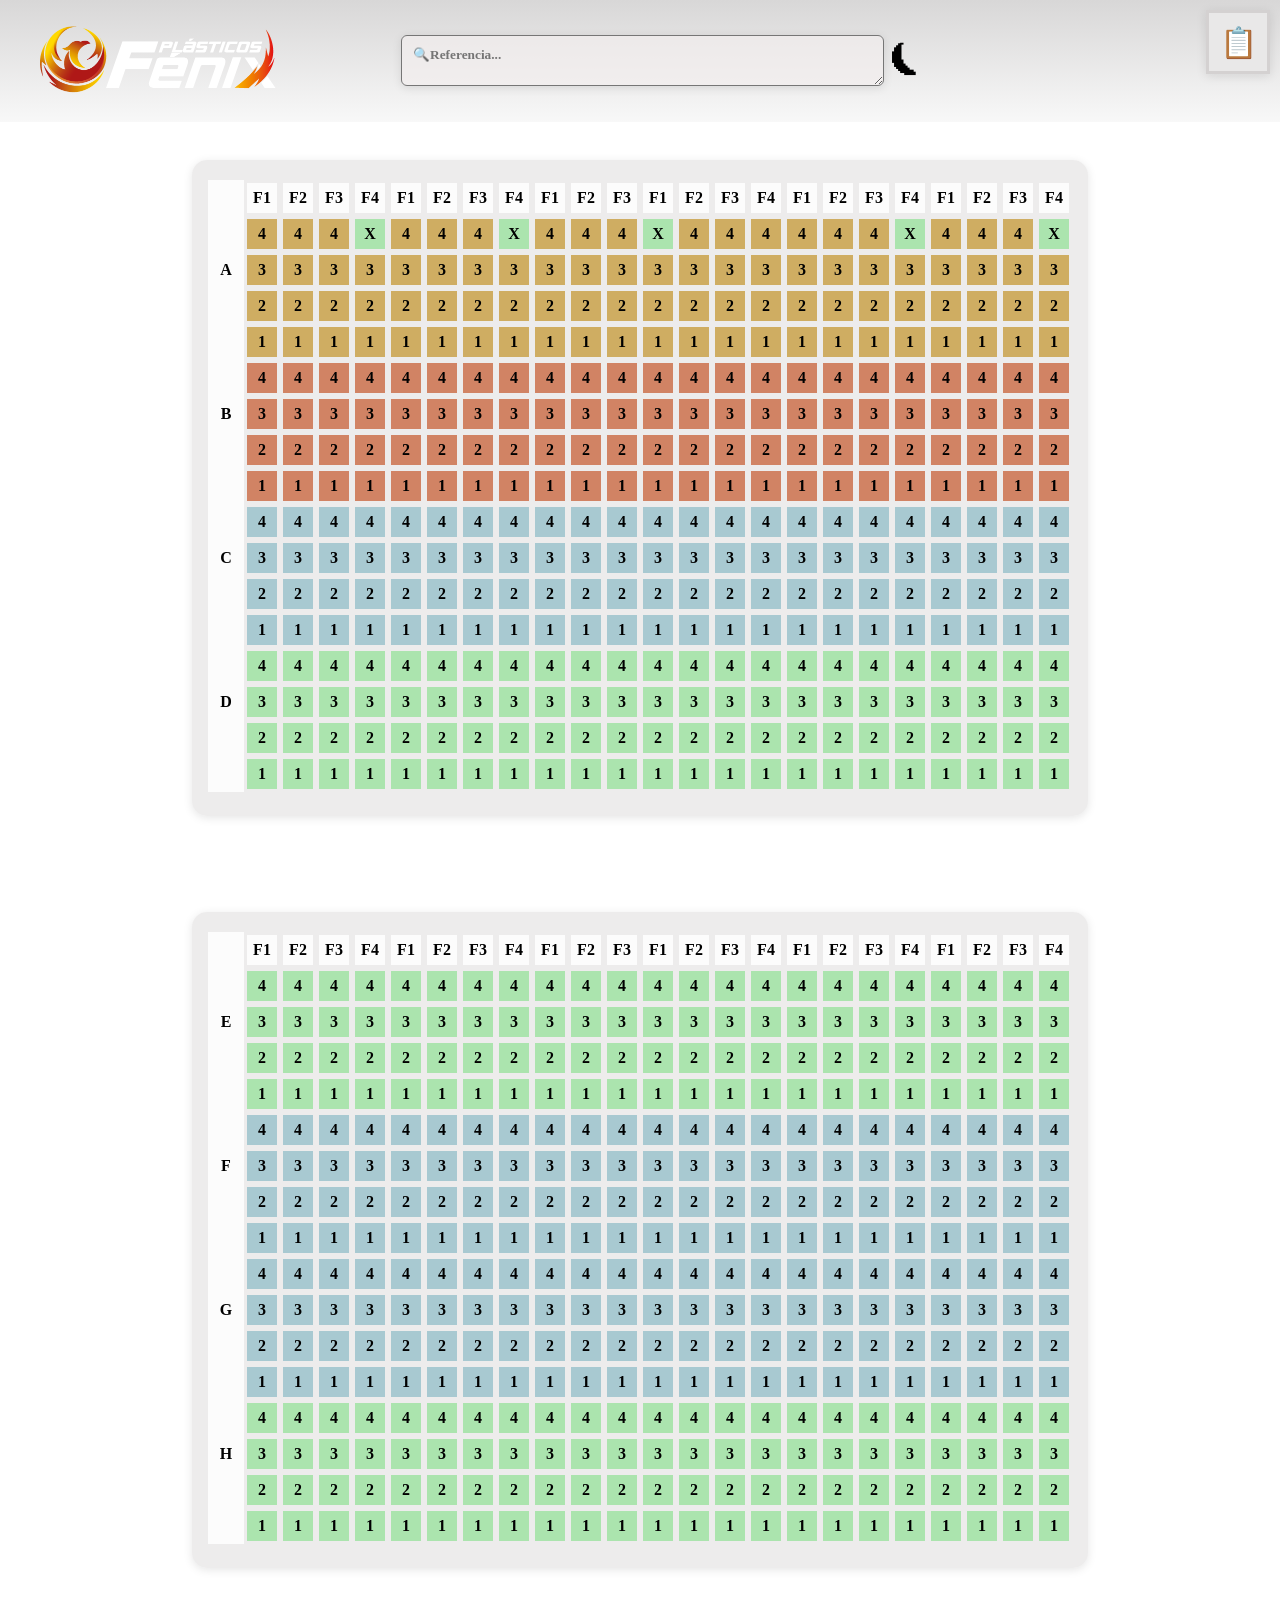
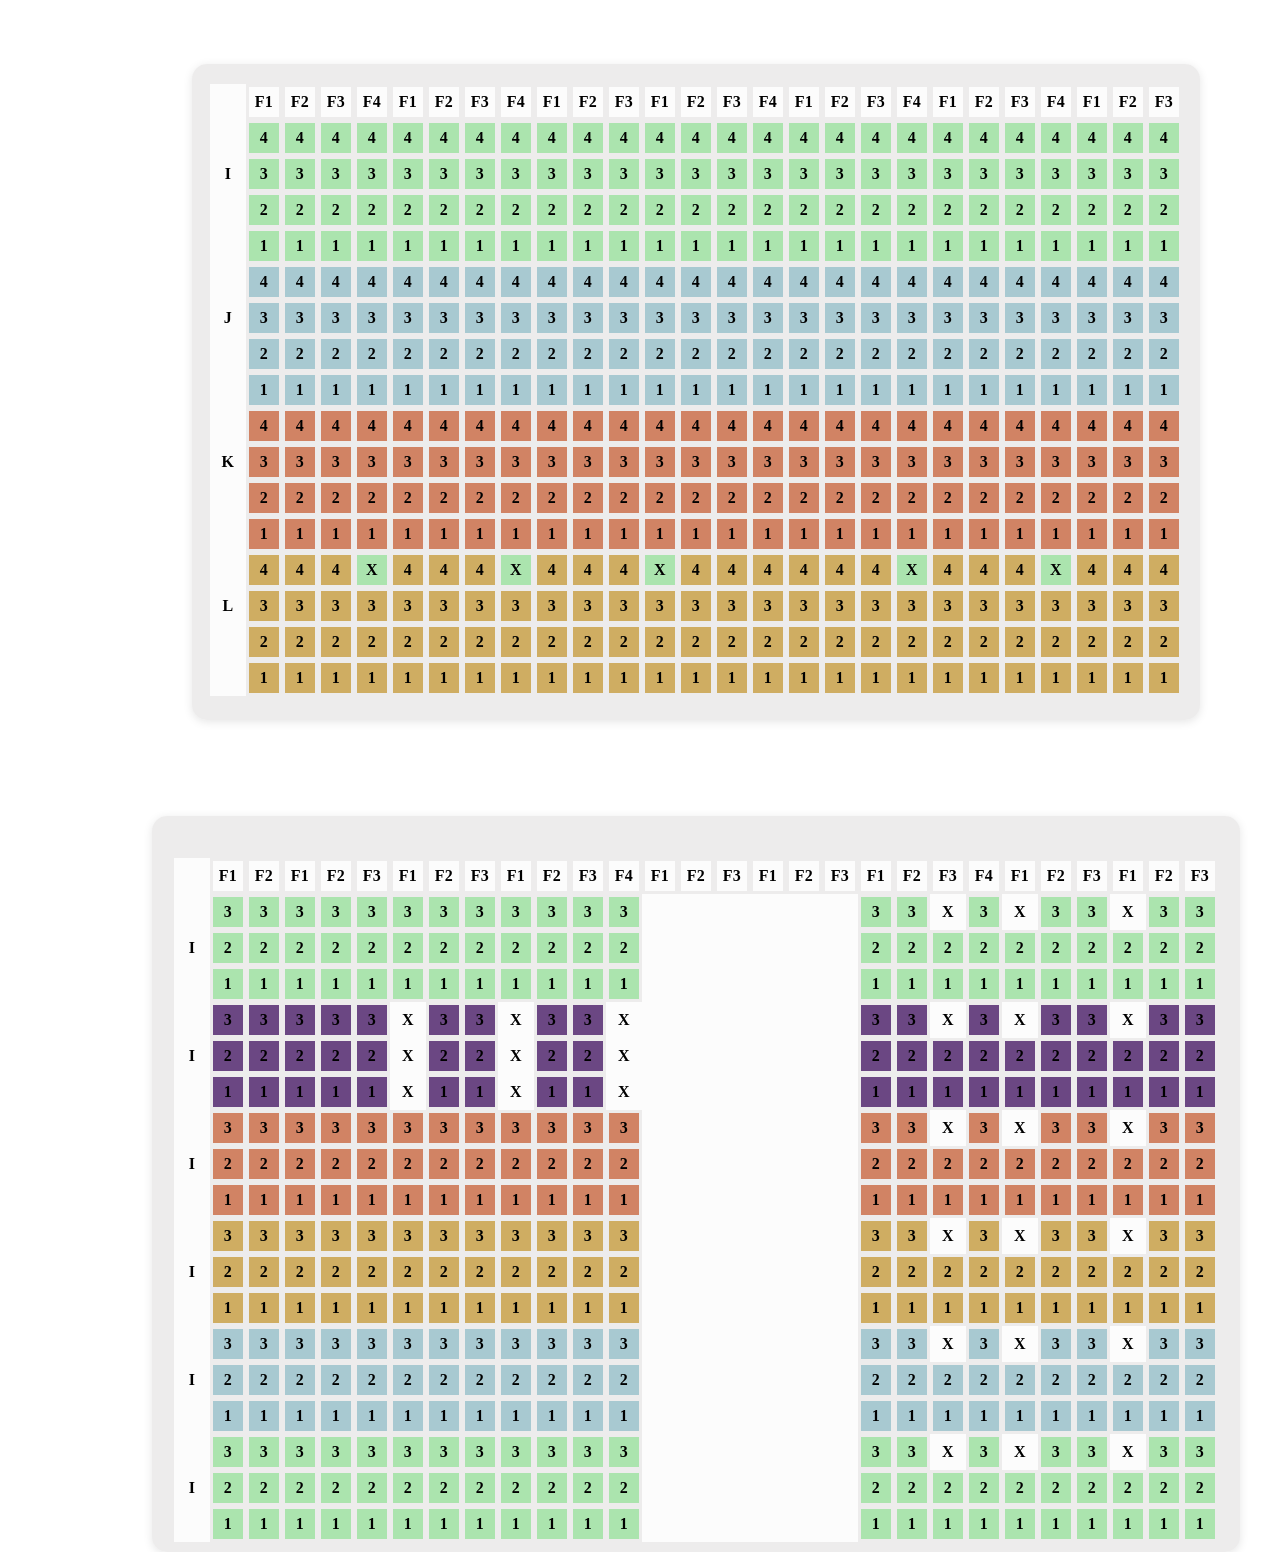
==== commit 50dcc596: "ESTILOS Y BODEGA 4" ====
--- a/generarPedido.html
+++ b/generarPedido.html
@@ -440,374 +440,374 @@
     <div class="filas">F2</div>
     <div class="filas">F3</div>
     <div class="filas">F4</div>
-    <div class="modulos"></div><div class="cell4" id="B3-M1-CA-F1-P4" onclick="selectCell(this)">4</div>
-    <div class="cell4" id="B3-M1-CA-F2-P4" onclick="selectCell(this)">4</div>
-    <div class="cell4" id="B3-M1-CA-F3-P4" onclick="selectCell(this)">4</div>
-    <div class="cell4" id="B3-M2-CA-F1-P4" onclick="selectCell(this)">4</div>
-    <div class="cell4" id="B3-M2-CA-F1-P4" onclick="selectCell(this)">4</div>
-    <div class="cell4" id="B3-M2-CA-F2-P4" onclick="selectCell(this)">4</div>
-    <div class="cell4" id="B3-M2-CA-F3-P4" onclick="selectCell(this)">4</div>
-    <div class="cell4" id="B3-M2-CA-F1-P4" onclick="selectCell(this)">4</div>
-    <div class="cell4" id="B3-M3-CA-F1-P4" onclick="selectCell(this)">4</div>
-    <div class="cell4" id="B3-M3-CA-F2-P4" onclick="selectCell(this)">4</div>
-    <div class="cell4" id="B3-M3-CA-F3-P4" onclick="selectCell(this)">4</div>
-    <div class="cell4" id="B3-M2-CA-F1-P4" onclick="selectCell(this)">4</div>
-    <div class="cell4" id="B3-M4-CA-F2-P4" onclick="selectCell(this)">4</div>
-    <div class="cell4" id="B3-M4-CA-F3-P4" onclick="selectCell(this)">4</div>
-    <div class="cell4" id="B3-M4-CA-F4-P4" onclick="selectCell(this)">4</div>
-    <div class="cell4" id="B3-M5-CA-F1-P4" onclick="selectCell(this)">4</div>
-    <div class="cell4" id="B3-M5-CA-F2-P4" onclick="selectCell(this)">4</div>
-    <div class="cell4" id="B3-M5-CA-F3-P4" onclick="selectCell(this)">4</div>
-    <div class="cell4" id="B3-M5-CA-F3-P4" onclick="selectCell(this)">4</div>
-    <div class="cell4" id="B3-M6-CA-F1-P4" onclick="selectCell(this)">4</div>
-    <div class="cell4" id="B3-M6-CA-F2-P4" onclick="selectCell(this)">4</div>
-    <div class="cell4" id="B3-M6-CA-F3-P4" onclick="selectCell(this)">4</div>
-    <div class="cell4" id="B3-M5-CA-F3-P4" onclick="selectCell(this)">4</div>
-    <div class="modulos">E</div><div class="cell4" id="B3-M1-CA-F1-P3" onclick="selectCell(this)">3</div>
-    <div class="cell4" id="B3-M1-CA-F2-P3" onclick="selectCell(this)">3</div>
-    <div class="cell4" id="B3-M1-CA-F3-P3" onclick="selectCell(this)">3</div>
-    <div class="cell4" id="B3-M1-CA-F4-P3" onclick="selectCell(this)">3</div>
-    <div class="cell4" id="B3-M2-CA-F1-P3" onclick="selectCell(this)">3</div>
-    <div class="cell4" id="B3-M2-CA-F2-P3" onclick="selectCell(this)">3</div>
-    <div class="cell4" id="B3-M2-CA-F3-P3" onclick="selectCell(this)">3</div>
-    <div class="cell4" id="B3-M2-CA-F4-P3" onclick="selectCell(this)">3</div>
-    <div class="cell4" id="B3-M3-CA-F1-P3" onclick="selectCell(this)">3</div>
-    <div class="cell4" id="B3-M3-CA-F2-P3" onclick="selectCell(this)">3</div>
-    <div class="cell4" id="B3-M3-CA-F3-P3" onclick="selectCell(this)">3</div>
-    <div class="cell4" id="B3-M4-CA-F1-P3" onclick="selectCell(this)">3</div>
-    <div class="cell4" id="B3-M4-CA-F2-P3" onclick="selectCell(this)">3</div>
-    <div class="cell4" id="B3-M4-CA-F3-P3" onclick="selectCell(this)">3</div>
-    <div class="cell4" id="B3-M4-CA-F4-P3" onclick="selectCell(this)">3</div>
-    <div class="cell4" id="B3-M5-CA-F1-P3" onclick="selectCell(this)">3</div>
-    <div class="cell4" id="B3-M5-CA-F2-P3" onclick="selectCell(this)">3</div>
-    <div class="cell4" id="B3-M5-CA-F3-P3" onclick="selectCell(this)">3</div>
-    <div class="cell4" id="B3-M5-CA-F3-P4" onclick="selectCell(this)">3</div>
-    <div class="cell4" id="B3-M6-CA-F1-P3" onclick="selectCell(this)">3</div>
-    <div class="cell4" id="B3-M6-CA-F2-P3" onclick="selectCell(this)">3</div>
-    <div class="cell4" id="B3-M6-CA-F3-P3" onclick="selectCell(this)">3</div>
-    <div class="cell4" id="B3-M6-CA-F4-P3" onclick="selectCell(this)">3</div>
-    <div class="modulos"></div><div class="cell4" id="B3-M1-CA-F1-P2" onclick="selectCell(this)">2</div>
-    <div class="cell4" id="B3-M1-CA-F2-P2" onclick="selectCell(this)">2</div>
-    <div class="cell4" id="B3-M1-CA-F3-P2" onclick="selectCell(this)">2</div>
-    <div class="cell4" id="B3-M1-CA-F4-P2" onclick="selectCell(this)">2</div>
-    <div class="cell4" id="B3-M2-CA-F1-P2" onclick="selectCell(this)">2</div>
-    <div class="cell4" id="B3-M2-CA-F2-P2" onclick="selectCell(this)">2</div>
-    <div class="cell4" id="B3-M2-CA-F3-P2" onclick="selectCell(this)">2</div>
-    <div class="cell4" id="B3-M2-CA-F4-P2" onclick="selectCell(this)">2</div>
-    <div class="cell4" id="B3-M3-CA-F1-P2" onclick="selectCell(this)">2</div>
-    <div class="cell4" id="B3-M3-CA-F2-P2" onclick="selectCell(this)">2</div>
-    <div class="cell4" id="B3-M3-CA-F3-P2" onclick="selectCell(this)">2</div>
-    <div class="cell4" id="B3-M4-CA-F1-P2" onclick="selectCell(this)">2</div>
-    <div class="cell4" id="B3-M4-CA-F2-P2" onclick="selectCell(this)">2</div>
-    <div class="cell4" id="B3-M4-CA-F3-P2" onclick="selectCell(this)">2</div>
-    <div class="cell4" id="B3-M4-CA-F4-P2" onclick="selectCell(this)">2</div>
-    <div class="cell4" id="B3-M5-CA-F1-P2" onclick="selectCell(this)">2</div>
-    <div class="cell4" id="B3-M5-CA-F2-P2" onclick="selectCell(this)">2</div>
-    <div class="cell4" id="B3-M5-CA-F3-P2" onclick="selectCell(this)">2</div>
-    <div class="cell4" id="B3-M5-CA-F4-P2" onclick="selectCell(this)">2</div>
-    <div class="cell4" id="B3-M6-CA-F1-P2" onclick="selectCell(this)">2</div>
-    <div class="cell4" id="B3-M6-CA-F2-P2" onclick="selectCell(this)">2</div>
-    <div class="cell4" id="B3-M6-CA-F3-P2" onclick="selectCell(this)">2</div>
-    <div class="cell4" id="B3-M6-CA-F4-P2" onclick="selectCell(this)">2</div>
-    <div class="modulos"></div><div class="cell4" id="B3-M1-CA-F1-P1" onclick="selectCell(this)">1</div>
-    <div class="cell4" id="B3-M1-CA-F2-P1" onclick="selectCell(this)">1</div>
-    <div class="cell4" id="B3-M1-CA-F3-P1" onclick="selectCell(this)">1</div>
-    <div class="cell4" id="B3-M1-CA-F4-P1" onclick="selectCell(this)">1</div>
-    <div class="cell4" id="B3-M2-CA-F1-P1" onclick="selectCell(this)">1</div>
-    <div class="cell4" id="B3-M2-CA-F2-P1" onclick="selectCell(this)">1</div>
-    <div class="cell4" id="B3-M2-CA-F3-P1" onclick="selectCell(this)">1</div>
-    <div class="cell4" id="B3-M2-CA-F4-P1" onclick="selectCell(this)">1</div>
-    <div class="cell4" id="B3-M3-CA-F1-P1" onclick="selectCell(this)">1</div>
-    <div class="cell4" id="B3-M3-CA-F2-P1" onclick="selectCell(this)">1</div>
-    <div class="cell4" id="B3-M3-CA-F3-P1" onclick="selectCell(this)">1</div>
-    <div class="cell4" id="B3-M4-CA-F1-P1" onclick="selectCell(this)">1</div>
-    <div class="cell4" id="B3-M4-CA-F2-P1" onclick="selectCell(this)">1</div>
-    <div class="cell4" id="B3-M4-CA-F3-P1" onclick="selectCell(this)">1</div>
-    <div class="cell4" id="B3-M4-CA-F4-P1" onclick="selectCell(this)">1</div>
-    <div class="cell4" id="B3-M5-CA-F1-P1" onclick="selectCell(this)">1</div>
-    <div class="cell4" id="B3-M5-CA-F2-P1" onclick="selectCell(this)">1</div>
-    <div class="cell4" id="B3-M5-CA-F3-P1" onclick="selectCell(this)">1</div>
-    <div class="cell4" id="B3-M5-CA-F4-P1" onclick="selectCell(this)">1</div>
-    <div class="cell4" id="B3-M6-CA-F1-P1" onclick="selectCell(this)">1</div>
-    <div class="cell4" id="B3-M6-CA-F2-P1" onclick="selectCell(this)">1</div>
-    <div class="cell4" id="B3-M6-CA-F3-P1" onclick="selectCell(this)">1</div>
-    <div class="cell4" id="B3-M6-CA-F4-P1" onclick="selectCell(this)">1</div>
-    <div class="modulos"></div><div class="cell cell3" id="B3-M1-CB-F1-P4" onclick="selectCell(this)">4</div>
-    <div class="cell3" id="B3-M1-CB-F2-P4" onclick="selectCell(this)">4</div>
-    <div class="cell3" id="B3-M1-CB-F3-P4" onclick="selectCell(this)">4</div>
-    <div class="cell3" id="B3-M1-CB-F4-P4" onclick="selectCell(this)">4</div>
-    <div class="cell3" id="B3-M2-CB-F1-P4" onclick="selectCell(this)">4</div>
-    <div class="cell3" id="B3-M2-CB-F2-P4" onclick="selectCell(this)">4</div>
-    <div class="cell3" id="B3-M2-CB-F3-P4" onclick="selectCell(this)">4</div>
-    <div class="cell3" id="B3-M2-CB-F4-P4" onclick="selectCell(this)">4</div>
-    <div class="cell3" id="B3-M3-CB-F1-P4" onclick="selectCell(this)">4</div>
-    <div class="cell3" id="B3-M3-CB-F2-P4" onclick="selectCell(this)">4</div>
-    <div class="cell3" id="B3-M3-CB-F3-P4" onclick="selectCell(this)">4</div>
-    <div class="cell3" id="B3-M4-CB-F1-P4" onclick="selectCell(this)">4</div>
-    <div class="cell3" id="B3-M4-CB-F2-P4" onclick="selectCell(this)">4</div>
-    <div class="cell3" id="B3-M4-CB-F3-P4" onclick="selectCell(this)">4</div>
-    <div class="cell3" id="B3-M4-CB-F4-P4" onclick="selectCell(this)">4</div>
-    <div class="cell3" id="B3-M5-CB-F1-P4" onclick="selectCell(this)">4</div>
-    <div class="cell3" id="B3-M5-CB-F2-P4" onclick="selectCell(this)">4</div>
-    <div class="cell3" id="B3-M5-CB-F3-P4" onclick="selectCell(this)">4</div>
-    <div class="cell3" id="B3-M5-CB-F4-P4" onclick="selectCell(this)">4</div>
-    <div class="cell3" id="B3-M6-CB-F1-P4" onclick="selectCell(this)">4</div>
-    <div class="cell3" id="B3-M6-CB-F2-P4" onclick="selectCell(this)">4</div>
-    <div class="cell3" id="B3-M6-CB-F3-P4" onclick="selectCell(this)">4</div>
-    <div class="cell3" id="B3-M6-CB-F4-P4" onclick="selectCell(this)">4</div>
-    <div class="modulos">F</div><div class="cell3" id="B3-M1-CB-F1-P3" onclick="selectCell(this)">3</div>
-    <div class="cell3" id="B3-M1-CB-F2-P3" onclick="selectCell(this)">3</div>
-    <div class="cell3" id="B3-M1-CB-F3-P3" onclick="selectCell(this)">3</div>
-    <div class="cell3" id="B3-M1-CB-F4-P3" onclick="selectCell(this)">3</div>
-    <div class="cell3" id="B3-M2-CB-F1-P3" onclick="selectCell(this)">3</div>
-    <div class="cell3" id="B3-M2-CB-F2-P3" onclick="selectCell(this)">3</div>
-    <div class="cell3" id="B3-M2-CB-F3-P3" onclick="selectCell(this)">3</div>
-    <div class="cell3" id="B3-M2-CB-F4-P3" onclick="selectCell(this)">3</div>
-    <div class="cell3" id="B3-M3-CB-F1-P3" onclick="selectCell(this)">3</div>
-    <div class="cell3" id="B3-M3-CB-F2-P3" onclick="selectCell(this)">3</div>
-    <div class="cell3" id="B3-M3-CB-F3-P3" onclick="selectCell(this)">3</div>
-    <div class="cell3" id="B3-M4-CB-F1-P3" onclick="selectCell(this)">3</div>
-    <div class="cell3" id="B3-M4-CB-F2-P3" onclick="selectCell(this)">3</div>
-    <div class="cell3" id="B3-M4-CB-F3-P3" onclick="selectCell(this)">3</div>
-    <div class="cell3" id="B3-M4-CB-F4-P3" onclick="selectCell(this)">3</div>
-    <div class="cell3" id="B3-M5-CB-F1-P3" onclick="selectCell(this)">3</div>
-    <div class="cell3" id="B3-M5-CB-F2-P3" onclick="selectCell(this)">3</div>
-    <div class="cell3" id="B3-M5-CB-F3-P3" onclick="selectCell(this)">3</div>
-    <div class="cell3" id="B3-M5-CB-F4-P3" onclick="selectCell(this)">3</div>
-    <div class="cell3" id="B3-M6-CB-F1-P3" onclick="selectCell(this)">3</div>
-    <div class="cell3" id="B3-M6-CB-F2-P3" onclick="selectCell(this)">3</div>
-    <div class="cell3" id="B3-M6-CB-F3-P3" onclick="selectCell(this)">3</div>
-    <div class="cell3" id="B3-M6-CB-F4-P3" onclick="selectCell(this)">3</div>
-    <div class="modulos"></div><div class="cell3" id="B3-M1-CB-F1-P2" onclick="selectCell(this)">2</div>
-    <div class="cell3" id="B3-M1-CB-F2-P2" onclick="selectCell(this)">2</div>
-    <div class="cell3" id="B3-M1-CB-F3-P2" onclick="selectCell(this)">2</div>
-    <div class="cell3" id="B3-M1-CB-F4-P2" onclick="selectCell(this)">2</div>
-    <div class="cell3" id="B3-M2-CB-F1-P2" onclick="selectCell(this)">2</div>
-    <div class="cell3" id="B3-M2-CB-F2-P2" onclick="selectCell(this)">2</div>
-    <div class="cell3" id="B3-M2-CB-F3-P2" onclick="selectCell(this)">2</div>
-    <div class="cell3" id="B3-M2-CB-F4-P2" onclick="selectCell(this)">2</div>
-    <div class="cell3" id="B3-M3-CB-F1-P2" onclick="selectCell(this)">2</div>
-    <div class="cell3" id="B3-M3-CB-F2-P2" onclick="selectCell(this)">2</div>
-    <div class="cell3" id="B3-M3-CB-F3-P2" onclick="selectCell(this)">2</div>
-    <div class="cell3" id="B3-M4-CB-F1-P2" onclick="selectCell(this)">2</div>
-    <div class="cell3" id="B3-M4-CB-F2-P2" onclick="selectCell(this)">2</div>
-    <div class="cell3" id="B3-M4-CB-F3-P2" onclick="selectCell(this)">2</div>
-    <div class="cell3" id="B3-M4-CB-F4-P2" onclick="selectCell(this)">2</div>
-    <div class="cell3" id="B3-M5-CB-F1-P2" onclick="selectCell(this)">2</div>
-    <div class="cell3" id="B3-M5-CB-F2-P2" onclick="selectCell(this)">2</div>
-    <div class="cell3" id="B3-M5-CB-F3-P2" onclick="selectCell(this)">2</div>
-    <div class="cell3" id="B3-M5-CB-F4-P2" onclick="selectCell(this)">2</div>
-    <div class="cell3" id="B3-M6-CB-F1-P2" onclick="selectCell(this)">2</div>
-    <div class="cell3" id="B3-M6-CB-F2-P2" onclick="selectCell(this)">2</div>
-    <div class="cell3" id="B3-M6-CB-F3-P2" onclick="selectCell(this)">2</div>
-    <div class="cell3" id="B3-M6-CB-F4-P2" onclick="selectCell(this)">2</div>
-    <div class="modulos"></div><div class="cell3" id="B3-M1-CB-F1-P1" onclick="selectCell(this)">1</div>
-    <div class="cell3" id="B3-M1-CB-F2-P1" onclick="selectCell(this)">1</div>
-    <div class="cell3" id="B3-M1-CB-F3-P1" onclick="selectCell(this)">1</div>
-    <div class="cell3" id="B3-M1-CB-F4-P1" onclick="selectCell(this)">1</div>
-    <div class="cell3" id="B3-M2-CB-F1-P1" onclick="selectCell(this)">1</div>
-    <div class="cell3" id="B3-M2-CB-F2-P1" onclick="selectCell(this)">1</div>
-    <div class="cell3" id="B3-M2-CB-F3-P1" onclick="selectCell(this)">1</div>
-    <div class="cell3" id="B3-M2-CB-F4-P1" onclick="selectCell(this)">1</div>
-    <div class="cell3" id="B3-M3-CB-F1-P1" onclick="selectCell(this)">1</div>
-    <div class="cell3" id="B3-M3-CB-F2-P1" onclick="selectCell(this)">1</div>
-    <div class="cell3" id="B3-M3-CB-F3-P1" onclick="selectCell(this)">1</div>
-    <div class="cell3" id="B3-M4-CB-F1-P1" onclick="selectCell(this)">1</div>
-    <div class="cell3" id="B3-M4-CB-F2-P1" onclick="selectCell(this)">1</div>
-    <div class="cell3" id="B3-M4-CB-F3-P1" onclick="selectCell(this)">1</div>
-    <div class="cell3" id="B3-M4-CB-F4-P1" onclick="selectCell(this)">1</div>
-    <div class="cell3" id="B3-M5-CB-F1-P1" onclick="selectCell(this)">1</div>
-    <div class="cell3" id="B3-M5-CB-F2-P1" onclick="selectCell(this)">1</div>
-    <div class="cell3" id="B3-M5-CB-F3-P1" onclick="selectCell(this)">1</div>
-    <div class="cell3" id="B3-M5-CB-F4-P1" onclick="selectCell(this)">1</div>
-    <div class="cell3" id="B3-M6-CB-F1-P1" onclick="selectCell(this)">1</div>
-    <div class="cell3" id="B3-M6-CB-F2-P1" onclick="selectCell(this)">1</div>
-    <div class="cell3" id="B3-M6-CB-F3-P1" onclick="selectCell(this)">1</div>
-    <div class="cell3" id="B3-M6-CB-F4-P1" onclick="selectCell(this)">1</div>
-    <div class="modulos"></div> <div class="cell3" id="B3-M1-CC-F1-P4" onclick="selectCell(this)">4</div>
-    <div class="cell3" id="B3-M1-CC-F2-P4" onclick="selectCell(this)">4</div>
-    <div class="cell3" id="B3-M1-CC-F3-P4" onclick="selectCell(this)">4</div>
-    <div class="cell3" id="B3-M1-CC-F4-P4" onclick="selectCell(this)">4</div>
-    <div class="cell3" id="B3-M2-CC-F1-P4" onclick="selectCell(this)">4</div>
-    <div class="cell3" id="B3-M2-CC-F2-P4" onclick="selectCell(this)">4</div>
-    <div class="cell3" id="B3-M2-CC-F3-P4" onclick="selectCell(this)">4</div>
-    <div class="cell3" id="B3-M2-CC-F4-P4" onclick="selectCell(this)">4</div>
-    <div class="cell3" id="B3-M3-CC-F1-P4" onclick="selectCell(this)">4</div>
-    <div class="cell3" id="B3-M3-CC-F2-P4" onclick="selectCell(this)">4</div>
-    <div class="cell3" id="B3-M3-CC-F3-P4" onclick="selectCell(this)">4</div>
-    <div class="cell3" id="B3-M4-CC-F1-P4" onclick="selectCell(this)">4</div>
-    <div class="cell3" id="B3-M4-CC-F2-P4" onclick="selectCell(this)">4</div>
-    <div class="cell3" id="B3-M4-CC-F3-P4" onclick="selectCell(this)">4</div>
-    <div class="cell3" id="B3-M4-CC-F4-P4" onclick="selectCell(this)">4</div>
-    <div class="cell3" id="B3-M5-CC-F1-P4" onclick="selectCell(this)">4</div>
-    <div class="cell3" id="B3-M5-CC-F2-P4" onclick="selectCell(this)">4</div>
-    <div class="cell3" id="B3-M5-CC-F3-P4" onclick="selectCell(this)">4</div>
-    <div class="cell3" id="B3-M5-CC-F4-P4" onclick="selectCell(this)">4</div>
-    <div class="cell3" id="B3-M6-CC-F1-P4" onclick="selectCell(this)">4</div>
-    <div class="cell3" id="B3-M6-CC-F2-P4" onclick="selectCell(this)">4</div>
-    <div class="cell3" id="B3-M6-CC-F3-P4" onclick="selectCell(this)">4</div>
-    <div class="cell3" id="B3-M6-CC-F4-P4" onclick="selectCell(this)">4</div>
-    <div class="modulos">G</div><div class="cell3" id="B3-M1-CC-F1-P3" onclick="selectCell(this)">3</div>
-    <div class="cell3" id="B3-M1-CC-F2-P3" onclick="selectCell(this)">3</div>
-    <div class="cell3" id="B3-M1-CC-F3-P3" onclick="selectCell(this)">3</div>
-    <div class="cell3" id="B3-M1-CC-F4-P3" onclick="selectCell(this)">3</div>
-    <div class="cell3" id="B3-M2-CC-F1-P3" onclick="selectCell(this)">3</div>
-    <div class="cell3" id="B3-M2-CC-F2-P3" onclick="selectCell(this)">3</div>
-    <div class="cell3" id="B3-M2-CC-F3-P3" onclick="selectCell(this)">3</div>
-    <div class="cell3" id="B3-M2-CC-F4-P3" onclick="selectCell(this)">3</div>
-    <div class="cell3" id="B3-M3-CC-F1-P3" onclick="selectCell(this)">3</div>
-    <div class="cell3" id="B3-M3-CC-F2-P3" onclick="selectCell(this)">3</div>
-    <div class="cell3" id="B3-M3-CC-F3-P3" onclick="selectCell(this)">3</div>
-    <div class="cell3" id="B3-M4-CC-F1-P3" onclick="selectCell(this)">3</div>
-    <div class="cell3" id="B3-M4-CC-F2-P3" onclick="selectCell(this)">3</div>
-    <div class="cell3" id="B3-M4-CC-F3-P3" onclick="selectCell(this)">3</div>
-    <div class="cell3" id="B3-M4-CC-F4-P3" onclick="selectCell(this)">3</div>
-    <div class="cell3" id="B3-M5-CC-F1-P3" onclick="selectCell(this)">3</div>
-    <div class="cell3" id="B3-M5-CC-F2-P3" onclick="selectCell(this)">3</div>
-    <div class="cell3" id="B3-M5-CC-F3-P3" onclick="selectCell(this)">3</div>
-    <div class="cell3" id="B3-M5-CC-F4-P3" onclick="selectCell(this)">3</div>
-    <div class="cell3" id="B3-M6-CC-F1-P3" onclick="selectCell(this)">3</div>
-    <div class="cell3" id="B3-M6-CC-F2-P3" onclick="selectCell(this)">3</div>
-    <div class="cell3" id="B3-M6-CC-F3-P3" onclick="selectCell(this)">3</div>
-    <div class="cell3" id="B3-M6-CC-F4-P3" onclick="selectCell(this)">3</div>
-    <div class="modulos"></div><div class="cell3" id="B3-M1-CC-F1-P2" onclick="selectCell(this)">2</div>
-    <div class="cell3" id="B3-M1-CC-F2-P2" onclick="selectCell(this)">2</div>
-    <div class="cell3" id="B3-M1-CC-F3-P2" onclick="selectCell(this)">2</div>
-    <div class="cell3" id="B3-M1-CC-F4-P2" onclick="selectCell(this)">2</div>
-    <div class="cell3" id="B3-M2-CC-F1-P2" onclick="selectCell(this)">2</div>
-    <div class="cell3" id="B3-M2-CC-F2-P2" onclick="selectCell(this)">2</div>
-    <div class="cell3" id="B3-M2-CC-F3-P2" onclick="selectCell(this)">2</div>
-    <div class="cell3" id="B3-M2-CC-F4-P2" onclick="selectCell(this)">2</div>
-    <div class="cell3" id="B3-M3-CC-F1-P2" onclick="selectCell(this)">2</div>
-    <div class="cell3" id="B3-M3-CC-F2-P2" onclick="selectCell(this)">2</div>
-    <div class="cell3" id="B3-M3-CC-F3-P2" onclick="selectCell(this)">2</div>
-    <div class="cell3" id="B3-M4-CC-F1-P2" onclick="selectCell(this)">2</div>
-    <div class="cell3" id="B3-M4-CC-F2-P2" onclick="selectCell(this)">2</div>
-    <div class="cell3" id="B3-M4-CC-F3-P2" onclick="selectCell(this)">2</div>
-    <div class="cell3" id="B3-M4-CC-F4-P2" onclick="selectCell(this)">2</div>
-    <div class="cell3" id="B3-M5-CC-F1-P2" onclick="selectCell(this)">2</div>
-    <div class="cell3" id="B3-M5-CC-F2-P2" onclick="selectCell(this)">2</div>
-    <div class="cell3" id="B3-M5-CC-F3-P2" onclick="selectCell(this)">2</div>
-    <div class="cell3" id="B3-M5-CC-F4-P2" onclick="selectCell(this)">2</div>
-    <div class="cell3" id="B3-M6-CC-F1-P2" onclick="selectCell(this)">2</div>
-    <div class="cell3" id="B3-M6-CC-F2-P2" onclick="selectCell(this)">2</div>
-    <div class="cell3" id="B3-M6-CC-F3-P2" onclick="selectCell(this)">2</div>
-    <div class="cell3" id="B3-M6-CC-F4-P2" onclick="selectCell(this)">2</div>
-    <div class="modulos"></div><div class="cell3" id="B3-M1-CC-F1-P1" onclick="selectCell(this)">1</div>
-    <div class="cell3" id="B3-M1-CC-F2-P1" onclick="selectCell(this)">1</div>
-    <div class="cell3" id="B3-M1-CC-F3-P1" onclick="selectCell(this)">1</div>
-    <div class="cell3" id="B3-M1-CC-F4-P1" onclick="selectCell(this)">1</div>
-    <div class="cell3" id="B3-M2-CC-F1-P1" onclick="selectCell(this)">1</div>
-    <div class="cell3" id="B3-M2-CC-F2-P1" onclick="selectCell(this)">1</div>
-    <div class="cell3" id="B3-M2-CC-F3-P1" onclick="selectCell(this)">1</div>
-    <div class="cell3" id="B3-M2-CC-F4-P1" onclick="selectCell(this)">1</div>
-    <div class="cell3" id="B3-M3-CC-F1-P1" onclick="selectCell(this)">1</div>
-    <div class="cell3" id="B3-M3-CC-F2-P1" onclick="selectCell(this)">1</div>
-    <div class="cell3" id="B3-M3-CC-F3-P1" onclick="selectCell(this)">1</div>
-    <div class="cell3" id="B3-M4-CC-F1-P1" onclick="selectCell(this)">1</div>
-    <div class="cell3" id="B3-M4-CC-F2-P1" onclick="selectCell(this)">1</div>
-    <div class="cell3" id="B3-M4-CC-F3-P1" onclick="selectCell(this)">1</div>
-    <div class="cell3" id="B3-M4-CC-F4-P1" onclick="selectCell(this)">1</div>
-    <div class="cell3" id="B3-M5-CC-F1-P1" onclick="selectCell(this)">1</div>
-    <div class="cell3" id="B3-M5-CC-F2-P1" onclick="selectCell(this)">1</div>
-    <div class="cell3" id="B3-M5-CC-F3-P1" onclick="selectCell(this)">1</div>
-    <div class="cell3" id="B3-M5-CC-F4-P1" onclick="selectCell(this)">1</div>
-    <div class="cell3" id="B3-M6-CC-F1-P1" onclick="selectCell(this)">1</div>
-    <div class="cell3" id="B3-M6-CC-F2-P1" onclick="selectCell(this)">1</div>
-    <div class="cell3" id="B3-M6-CC-F3-P1" onclick="selectCell(this)">1</div>
-    <div class="cell3" id="B3-M6-CC-F4-P1" onclick="selectCell(this)">1</div>
-    <div class="modulos"></div><div class="cell4" id="B3-M1-CD-F1-P4" onclick="selectCell(this)">4</div>
-    <div class="cell4" id="B3-M1-CD-F2-P4" onclick="selectCell(this)">4</div>
-    <div class="cell4" id="B3-M1-CD-F3-P4" onclick="selectCell(this)">4</div>
-    <div class="cell4" id="B3-M1-CD-F4-P4" onclick="selectCell(this)">4</div>
-    <div class="cell4" id="B3-M2-CD-F1-P4" onclick="selectCell(this)">4</div>
-    <div class="cell4" id="B3-M2-CD-F2-P4" onclick="selectCell(this)">4</div>
-    <div class="cell4" id="B3-M2-CD-F3-P4" onclick="selectCell(this)">4</div>
-    <div class="cell4" id="B3-M2-CD-F4-P4" onclick="selectCell(this)">4</div>
-    <div class="cell4" id="B3-M3-CD-F1-P4" onclick="selectCell(this)">4</div>
-    <div class="cell4" id="B3-M3-CD-F2-P4" onclick="selectCell(this)">4</div>
-    <div class="cell4" id="B3-M3-CD-F3-P4" onclick="selectCell(this)">4</div>
-    <div class="cell4" id="B3-M4-CD-F1-P4" onclick="selectCell(this)">4</div>
-    <div class="cell4" id="B3-M4-CD-F2-P4" onclick="selectCell(this)">4</div>
-    <div class="cell4" id="B3-M4-CD-F3-P4" onclick="selectCell(this)">4</div>
-    <div class="cell4" id="B3-M4-CD-F4-P4" onclick="selectCell(this)">4</div>
-    <div class="cell4" id="B3-M5-CD-F1-P4" onclick="selectCell(this)">4</div>
-    <div class="cell4" id="B3-M5-CD-F2-P4" onclick="selectCell(this)">4</div>
-    <div class="cell4" id="B3-M5-CD-F3-P4" onclick="selectCell(this)">4</div>
-    <div class="cell4" id="B3-M5-CD-F4-P4" onclick="selectCell(this)">4</div>
-    <div class="cell4" id="B3-M6-CD-F1-P4" onclick="selectCell(this)">4</div>
-    <div class="cell4" id="B3-M6-CD-F2-P4" onclick="selectCell(this)">4</div>
-    <div class="cell4" id="B3-M6-CD-F3-P4" onclick="selectCell(this)">4</div>
-    <div class="cell4" id="B3-M6-CD-F4-P4" onclick="selectCell(this)">4</div>
-    <div class="modulos">H</div><div class="cell4" id="B3-M1-CD-F1-P3" onclick="selectCell(this)">3</div>
-    <div class="cell4" id="B3-M1-CD-F2-P3" onclick="selectCell(this)">3</div>
-    <div class="cell4" id="B3-M1-CD-F3-P3" onclick="selectCell(this)">3</div>
-    <div class="cell4" id="B3-M1-CD-F4-P3" onclick="selectCell(this)">3</div>
-    <div class="cell4" id="B3-M2-CD-F1-P3" onclick="selectCell(this)">3</div>
-    <div class="cell4" id="B3-M2-CD-F2-P3" onclick="selectCell(this)">3</div>
-    <div class="cell4" id="B3-M2-CD-F3-P3" onclick="selectCell(this)">3</div>
-    <div class="cell4" id="B3-M2-CD-F4-P3" onclick="selectCell(this)">3</div>
-    <div class="cell4" id="B3-M3-CD-F1-P3" onclick="selectCell(this)">3</div>
-    <div class="cell4" id="B3-M3-CD-F2-P3" onclick="selectCell(this)">3</div>
-    <div class="cell4" id="B3-M3-CD-F3-P3" onclick="selectCell(this)">3</div>
-    <div class="cell4" id="B3-M4-CD-F1-P3" onclick="selectCell(this)">3</div>
-    <div class="cell4" id="B3-M4-CD-F2-P3" onclick="selectCell(this)">3</div>
-    <div class="cell4" id="B3-M4-CD-F3-P3" onclick="selectCell(this)">3</div>
-    <div class="cell4" id="B3-M4-CD-F4-P3" onclick="selectCell(this)">3</div>
-    <div class="cell4" id="B3-M5-CD-F1-P3" onclick="selectCell(this)">3</div>
-    <div class="cell4" id="B3-M5-CD-F2-P3" onclick="selectCell(this)">3</div>
-    <div class="cell4" id="B3-M5-CD-F3-P3" onclick="selectCell(this)">3</div>
-    <div class="cell4" id="B3-M5-CD-F4-P3" onclick="selectCell(this)">3</div>
-    <div class="cell4" id="B3-M6-CD-F1-P3" onclick="selectCell(this)">3</div>
-    <div class="cell4" id="B3-M6-CD-F2-P3" onclick="selectCell(this)">3</div>
-    <div class="cell4" id="B3-M6-CD-F3-P3" onclick="selectCell(this)">3</div>
-    <div class="cell4" id="B3-M6-CD-F4-P3" onclick="selectCell(this)">3</div>
-    <div class="modulos"></div><div class="cell4" id="B3-M1-CD-F1-P2" onclick="selectCell(this)">2</div>
-    <div class="cell4" id="B3-M1-CD-F2-P2" onclick="selectCell(this)">2</div>
-    <div class="cell4" id="B3-M1-CD-F3-P2" onclick="selectCell(this)">2</div>
-    <div class="cell4" id="B3-M1-CD-F4-P2" onclick="selectCell(this)">2</div>
-    <div class="cell4" id="B3-M2-CD-F1-P2" onclick="selectCell(this)">2</div>
-    <div class="cell4" id="B3-M2-CD-F2-P2" onclick="selectCell(this)">2</div>
-    <div class="cell4" id="B3-M2-CD-F3-P2" onclick="selectCell(this)">2</div>
-    <div class="cell4" id="B3-M2-CD-F4-P2" onclick="selectCell(this)">2</div>
-    <div class="cell4" id="B3-M3-CD-F1-P2" onclick="selectCell(this)">2</div>
-    <div class="cell4" id="B3-M3-CD-F2-P2" onclick="selectCell(this)">2</div>
-    <div class="cell4" id="B3-M3-CD-F3-P2" onclick="selectCell(this)">2</div>
-    <div class="cell4" id="B3-M4-CD-F1-P2" onclick="selectCell(this)">2</div>
-    <div class="cell4" id="B3-M4-CD-F2-P2" onclick="selectCell(this)">2</div>
-    <div class="cell4" id="B3-M4-CD-F3-P2" onclick="selectCell(this)">2</div>
-    <div class="cell4" id="B3-M4-CD-F4-P2" onclick="selectCell(this)">2</div>
-    <div class="cell4" id="B3-M5-CD-F1-P2" onclick="selectCell(this)">2</div>
-    <div class="cell4" id="B3-M5-CD-F2-P2" onclick="selectCell(this)">2</div>
-    <div class="cell4" id="B3-M5-CD-F3-P2" onclick="selectCell(this)">2</div>
-    <div class="cell4" id="B3-M5-CD-F4-P2" onclick="selectCell(this)">2</div>
-    <div class="cell4" id="B3-M6-CD-F1-P2" onclick="selectCell(this)">2</div>
-    <div class="cell4" id="B3-M6-CD-F2-P2" onclick="selectCell(this)">2</div>
-    <div class="cell4" id="B3-M6-CD-F3-P2" onclick="selectCell(this)">2</div>
-    <div class="cell4" id="B3-M6-CD-F4-P2" onclick="selectCell(this)">2</div>
-    <div class="modulos"></div><div class="cell4" id="B3-M1-CD-F1-P1" onclick="selectCell(this)">1</div>
-    <div class="cell4" id="B3-M1-CD-F2-P1" onclick="selectCell(this)">1</div>
-    <div class="cell4" id="B3-M1-CD-F3-P1" onclick="selectCell(this)">1</div>
-    <div class="cell4" id="B3-M1-CD-F4-P1" onclick="selectCell(this)">1</div>
-    <div class="cell4" id="B3-M2-CD-F1-P1" onclick="selectCell(this)">1</div>
-    <div class="cell4" id="B3-M2-CD-F2-P1" onclick="selectCell(this)">1</div>
-    <div class="cell4" id="B3-M2-CD-F3-P1" onclick="selectCell(this)">1</div>
-    <div class="cell4" id="B3-M2-CD-F4-P1" onclick="selectCell(this)">1</div>
-    <div class="cell4" id="B3-M3-CD-F1-P1" onclick="selectCell(this)">1</div>
-    <div class="cell4" id="B3-M3-CD-F2-P1" onclick="selectCell(this)">1</div>
-    <div class="cell4" id="B3-M3-CD-F3-P1" onclick="selectCell(this)">1</div>
-    <div class="cell4" id="B3-M4-CD-F1-P1" onclick="selectCell(this)">1</div>
-    <div class="cell4" id="B3-M4-CD-F2-P1" onclick="selectCell(this)">1</div>
-    <div class="cell4" id="B3-M4-CD-F3-P1" onclick="selectCell(this)">1</div>
-    <div class="cell4" id="B3-M4-CD-F4-P1" onclick="selectCell(this)">1</div>
-    <div class="cell4" id="B3-M5-CD-F1-P1" onclick="selectCell(this)">1</div>
-    <div class="cell4" id="B3-M5-CD-F2-P1" onclick="selectCell(this)">1</div>
-    <div class="cell4" id="B3-M5-CD-F3-P1" onclick="selectCell(this)">1</div>
-    <div class="cell4" id="B3-M5-CD-F4-P1" onclick="selectCell(this)">1</div>
-    <div class="cell4" id="B3-M6-CD-F1-P1" onclick="selectCell(this)">1</div>
-    <div class="cell4" id="B3-M6-CD-F2-P1" onclick="selectCell(this)">1</div>
-    <div class="cell4" id="B3-M6-CD-F3-P1" onclick="selectCell(this)">1</div>
-    <div class="cell4" id="B3-M6-CD-F4-P1" onclick="selectCell(this)">1</div>
+    <div class="modulos"></div><div class="cell4" id="B3-M1-CE-F1-P4" onclick="selectCell(this)">4</div>
+    <div class="cell4" id="B3-M1-CE-F2-P4" onclick="selectCell(this)">4</div>
+    <div class="cell4" id="B3-M1-CE-F3-P4" onclick="selectCell(this)">4</div>
+    <div class="cell4" id="B3-M1-CE-F4-P4" onclick="selectCell(this)">4</div>
+    <div class="cell4" id="B3-M2-CE-F1-P4" onclick="selectCell(this)">4</div>
+    <div class="cell4" id="B3-M2-CE-F2-P4" onclick="selectCell(this)">4</div>
+    <div class="cell4" id="B3-M2-CE-F3-P4" onclick="selectCell(this)">4</div>
+    <div class="cell4" id="B3-M2-CE-F4-P4" onclick="selectCell(this)">4</div>
+    <div class="cell4" id="B3-M3-CE-F1-P4" onclick="selectCell(this)">4</div>
+    <div class="cell4" id="B3-M3-CE-F2-P4" onclick="selectCell(this)">4</div>
+    <div class="cell4" id="B3-M3-CE-F3-P4" onclick="selectCell(this)">4</div>
+    <div class="cell4" id="B3-M4-CE-F1-P4" onclick="selectCell(this)">4</div>
+    <div class="cell4" id="B3-M4-CE-F2-P4" onclick="selectCell(this)">4</div>
+    <div class="cell4" id="B3-M4-CE-F3-P4" onclick="selectCell(this)">4</div>
+    <div class="cell4" id="B3-M4-CE-F4-P4" onclick="selectCell(this)">4</div>
+    <div class="cell4" id="B3-M5-CE-F1-P4" onclick="selectCell(this)">4</div>
+    <div class="cell4" id="B3-M5-CE-F2-P4" onclick="selectCell(this)">4</div>
+    <div class="cell4" id="B3-M5-CE-F3-P4" onclick="selectCell(this)">4</div>
+    <div class="cell4" id="B3-M5-CE-F4-P4" onclick="selectCell(this)">4</div>
+    <div class="cell4" id="B3-M6-CE-F1-P4" onclick="selectCell(this)">4</div>
+    <div class="cell4" id="B3-M6-CE-F2-P4" onclick="selectCell(this)">4</div>
+    <div class="cell4" id="B3-M6-CE-F3-P4" onclick="selectCell(this)">4</div>
+    <div class="cell4" id="B3-M6-CE-F4-P4" onclick="selectCell(this)">4</div>
+    <div class="modulos">E</div><div class="cell4" id="B3-M1-CE-F1-P3" onclick="selectCell(this)">3</div>
+    <div class="cell4" id="B3-M1-CE-F2-P3" onclick="selectCell(this)">3</div>
+    <div class="cell4" id="B3-M1-CE-F3-P3" onclick="selectCell(this)">3</div>
+    <div class="cell4" id="B3-M1-CE-F4-P3" onclick="selectCell(this)">3</div>
+    <div class="cell4" id="B3-M2-CE-F1-P3" onclick="selectCell(this)">3</div>
+    <div class="cell4" id="B3-M2-CE-F2-P3" onclick="selectCell(this)">3</div>
+    <div class="cell4" id="B3-M2-CE-F3-P3" onclick="selectCell(this)">3</div>
+    <div class="cell4" id="B3-M2-CE-F4-P3" onclick="selectCell(this)">3</div>
+    <div class="cell4" id="B3-M3-CE-F1-P3" onclick="selectCell(this)">3</div>
+    <div class="cell4" id="B3-M3-CE-F2-P3" onclick="selectCell(this)">3</div>
+    <div class="cell4" id="B3-M3-CE-F3-P3" onclick="selectCell(this)">3</div>
+    <div class="cell4" id="B3-M4-CE-F1-P3" onclick="selectCell(this)">3</div>
+    <div class="cell4" id="B3-M4-CE-F2-P3" onclick="selectCell(this)">3</div>
+    <div class="cell4" id="B3-M4-CE-F3-P3" onclick="selectCell(this)">3</div>
+    <div class="cell4" id="B3-M4-CE-F4-P3" onclick="selectCell(this)">3</div>
+    <div class="cell4" id="B3-M5-CE-F1-P3" onclick="selectCell(this)">3</div>
+    <div class="cell4" id="B3-M5-CE-F2-P3" onclick="selectCell(this)">3</div>
+    <div class="cell4" id="B3-M5-CE-F3-P3" onclick="selectCell(this)">3</div>
+    <div class="cell4" id="B3-M5-CE-F4-P4" onclick="selectCell(this)">3</div>
+    <div class="cell4" id="B3-M6-CE-F1-P3" onclick="selectCell(this)">3</div>
+    <div class="cell4" id="B3-M6-CE-F2-P3" onclick="selectCell(this)">3</div>
+    <div class="cell4" id="B3-M6-CE-F3-P3" onclick="selectCell(this)">3</div>
+    <div class="cell4" id="B3-M6-CE-F4-P3" onclick="selectCell(this)">3</div>
+    <div class="modulos"></div><div class="cell4" id="B3-M1-CE-F1-P2" onclick="selectCell(this)">2</div>
+    <div class="cell4" id="B3-M1-CE-F2-P2" onclick="selectCell(this)">2</div>
+    <div class="cell4" id="B3-M1-CE-F3-P2" onclick="selectCell(this)">2</div>
+    <div class="cell4" id="B3-M1-CE-F4-P2" onclick="selectCell(this)">2</div>
+    <div class="cell4" id="B3-M2-CE-F1-P2" onclick="selectCell(this)">2</div>
+    <div class="cell4" id="B3-M2-CE-F2-P2" onclick="selectCell(this)">2</div>
+    <div class="cell4" id="B3-M2-CE-F3-P2" onclick="selectCell(this)">2</div>
+    <div class="cell4" id="B3-M2-CE-F4-P2" onclick="selectCell(this)">2</div>
+    <div class="cell4" id="B3-M3-CE-F1-P2" onclick="selectCell(this)">2</div>
+    <div class="cell4" id="B3-M3-CE-F2-P2" onclick="selectCell(this)">2</div>
+    <div class="cell4" id="B3-M3-CE-F3-P2" onclick="selectCell(this)">2</div>
+    <div class="cell4" id="B3-M4-CE-F1-P2" onclick="selectCell(this)">2</div>
+    <div class="cell4" id="B3-M4-CE-F2-P2" onclick="selectCell(this)">2</div>
+    <div class="cell4" id="B3-M4-CE-F3-P2" onclick="selectCell(this)">2</div>
+    <div class="cell4" id="B3-M4-CE-F4-P2" onclick="selectCell(this)">2</div>
+    <div class="cell4" id="B3-M5-CE-F1-P2" onclick="selectCell(this)">2</div>
+    <div class="cell4" id="B3-M5-CE-F2-P2" onclick="selectCell(this)">2</div>
+    <div class="cell4" id="B3-M5-CE-F3-P2" onclick="selectCell(this)">2</div>
+    <div class="cell4" id="B3-M5-CE-F4-P2" onclick="selectCell(this)">2</div>
+    <div class="cell4" id="B3-M6-CE-F1-P2" onclick="selectCell(this)">2</div>
+    <div class="cell4" id="B3-M6-CE-F2-P2" onclick="selectCell(this)">2</div>
+    <div class="cell4" id="B3-M6-CE-F3-P2" onclick="selectCell(this)">2</div>
+    <div class="cell4" id="B3-M6-CE-F4-P2" onclick="selectCell(this)">2</div>
+    <div class="modulos"></div><div class="cell4" id="B3-M1-CE-F1-P1" onclick="selectCell(this)">1</div>
+    <div class="cell4" id="B3-M1-CE-F2-P1" onclick="selectCell(this)">1</div>
+    <div class="cell4" id="B3-M1-CE-F3-P1" onclick="selectCell(this)">1</div>
+    <div class="cell4" id="B3-M1-CE-F4-P1" onclick="selectCell(this)">1</div>
+    <div class="cell4" id="B3-M2-CE-F1-P1" onclick="selectCell(this)">1</div>
+    <div class="cell4" id="B3-M2-CE-F2-P1" onclick="selectCell(this)">1</div>
+    <div class="cell4" id="B3-M2-CE-F3-P1" onclick="selectCell(this)">1</div>
+    <div class="cell4" id="B3-M2-CE-F4-P1" onclick="selectCell(this)">1</div>
+    <div class="cell4" id="B3-M3-CE-F1-P1" onclick="selectCell(this)">1</div>
+    <div class="cell4" id="B3-M3-CE-F2-P1" onclick="selectCell(this)">1</div>
+    <div class="cell4" id="B3-M3-CE-F3-P1" onclick="selectCell(this)">1</div>
+    <div class="cell4" id="B3-M4-CE-F1-P1" onclick="selectCell(this)">1</div>
+    <div class="cell4" id="B3-M4-CE-F2-P1" onclick="selectCell(this)">1</div>
+    <div class="cell4" id="B3-M4-CE-F3-P1" onclick="selectCell(this)">1</div>
+    <div class="cell4" id="B3-M4-CE-F4-P1" onclick="selectCell(this)">1</div>
+    <div class="cell4" id="B3-M5-CE-F1-P1" onclick="selectCell(this)">1</div>
+    <div class="cell4" id="B3-M5-CE-F2-P1" onclick="selectCell(this)">1</div>
+    <div class="cell4" id="B3-M5-CE-F3-P1" onclick="selectCell(this)">1</div>
+    <div class="cell4" id="B3-M5-CE-F4-P1" onclick="selectCell(this)">1</div>
+    <div class="cell4" id="B3-M6-CE-F1-P1" onclick="selectCell(this)">1</div>
+    <div class="cell4" id="B3-M6-CE-F2-P1" onclick="selectCell(this)">1</div>
+    <div class="cell4" id="B3-M6-CE-F3-P1" onclick="selectCell(this)">1</div>
+    <div class="cell4" id="B3-M6-CE-F4-P1" onclick="selectCell(this)">1</div>
+    <div class="modulos"></div><div class="cell cell3" id="B3-M1-CF-F1-P4" onclick="selectCell(this)">4</div>
+    <div class="cell3" id="B3-M1-CF-F2-P4" onclick="selectCell(this)">4</div>
+    <div class="cell3" id="B3-M1-CF-F3-P4" onclick="selectCell(this)">4</div>
+    <div class="cell3" id="B3-M1-CF-F4-P4" onclick="selectCell(this)">4</div>
+    <div class="cell3" id="B3-M2-CF-F1-P4" onclick="selectCell(this)">4</div>
+    <div class="cell3" id="B3-M2-CF-F2-P4" onclick="selectCell(this)">4</div>
+    <div class="cell3" id="B3-M2-CF-F3-P4" onclick="selectCell(this)">4</div>
+    <div class="cell3" id="B3-M2-CF-F4-P4" onclick="selectCell(this)">4</div>
+    <div class="cell3" id="B3-M3-CF-F1-P4" onclick="selectCell(this)">4</div>
+    <div class="cell3" id="B3-M3-CF-F2-P4" onclick="selectCell(this)">4</div>
+    <div class="cell3" id="B3-M3-CF-F3-P4" onclick="selectCell(this)">4</div>
+    <div class="cell3" id="B3-M4-CF-F1-P4" onclick="selectCell(this)">4</div>
+    <div class="cell3" id="B3-M4-CF-F2-P4" onclick="selectCell(this)">4</div>
+    <div class="cell3" id="B3-M4-CF-F3-P4" onclick="selectCell(this)">4</div>
+    <div class="cell3" id="B3-M4-CF-F4-P4" onclick="selectCell(this)">4</div>
+    <div class="cell3" id="B3-M5-CF-F1-P4" onclick="selectCell(this)">4</div>
+    <div class="cell3" id="B3-M5-CF-F2-P4" onclick="selectCell(this)">4</div>
+    <div class="cell3" id="B3-M5-CF-F3-P4" onclick="selectCell(this)">4</div>
+    <div class="cell3" id="B3-M5-CF-F4-P4" onclick="selectCell(this)">4</div>
+    <div class="cell3" id="B3-M6-CF-F1-P4" onclick="selectCell(this)">4</div>
+    <div class="cell3" id="B3-M6-CF-F2-P4" onclick="selectCell(this)">4</div>
+    <div class="cell3" id="B3-M6-CF-F3-P4" onclick="selectCell(this)">4</div>
+    <div class="cell3" id="B3-M6-CF-F4-P4" onclick="selectCell(this)">4</div>
+    <div class="modulos">F</div><div class="cell3" id="B3-M1-CF-F1-P3" onclick="selectCell(this)">3</div>
+    <div class="cell3" id="B3-M1-CF-F2-P3" onclick="selectCell(this)">3</div>
+    <div class="cell3" id="B3-M1-CF-F3-P3" onclick="selectCell(this)">3</div>
+    <div class="cell3" id="B3-M1-CF-F4-P3" onclick="selectCell(this)">3</div>
+    <div class="cell3" id="B3-M2-CF-F1-P3" onclick="selectCell(this)">3</div>
+    <div class="cell3" id="B3-M2-CF-F2-P3" onclick="selectCell(this)">3</div>
+    <div class="cell3" id="B3-M2-CF-F3-P3" onclick="selectCell(this)">3</div>
+    <div class="cell3" id="B3-M2-CF-F4-P3" onclick="selectCell(this)">3</div>
+    <div class="cell3" id="B3-M3-CF-F1-P3" onclick="selectCell(this)">3</div>
+    <div class="cell3" id="B3-M3-CF-F2-P3" onclick="selectCell(this)">3</div>
+    <div class="cell3" id="B3-M3-CF-F3-P3" onclick="selectCell(this)">3</div>
+    <div class="cell3" id="B3-M4-CF-F1-P3" onclick="selectCell(this)">3</div>
+    <div class="cell3" id="B3-M4-CF-F2-P3" onclick="selectCell(this)">3</div>
+    <div class="cell3" id="B3-M4-CF-F3-P3" onclick="selectCell(this)">3</div>
+    <div class="cell3" id="B3-M4-CF-F4-P3" onclick="selectCell(this)">3</div>
+    <div class="cell3" id="B3-M5-CF-F1-P3" onclick="selectCell(this)">3</div>
+    <div class="cell3" id="B3-M5-CF-F2-P3" onclick="selectCell(this)">3</div>
+    <div class="cell3" id="B3-M5-CF-F3-P3" onclick="selectCell(this)">3</div>
+    <div class="cell3" id="B3-M5-CF-F4-P3" onclick="selectCell(this)">3</div>
+    <div class="cell3" id="B3-M6-CF-F1-P3" onclick="selectCell(this)">3</div>
+    <div class="cell3" id="B3-M6-CF-F2-P3" onclick="selectCell(this)">3</div>
+    <div class="cell3" id="B3-M6-CF-F3-P3" onclick="selectCell(this)">3</div>
+    <div class="cell3" id="B3-M6-CF-F4-P3" onclick="selectCell(this)">3</div>
+    <div class="modulos"></div><div class="cell3" id="B3-M1-CF-F1-P2" onclick="selectCell(this)">2</div>
+    <div class="cell3" id="B3-M1-CF-F2-P2" onclick="selectCell(this)">2</div>
+    <div class="cell3" id="B3-M1-CF-F3-P2" onclick="selectCell(this)">2</div>
+    <div class="cell3" id="B3-M1-CF-F4-P2" onclick="selectCell(this)">2</div>
+    <div class="cell3" id="B3-M2-CF-F1-P2" onclick="selectCell(this)">2</div>
+    <div class="cell3" id="B3-M2-CF-F2-P2" onclick="selectCell(this)">2</div>
+    <div class="cell3" id="B3-M2-CF-F3-P2" onclick="selectCell(this)">2</div>
+    <div class="cell3" id="B3-M2-CF-F4-P2" onclick="selectCell(this)">2</div>
+    <div class="cell3" id="B3-M3-CF-F1-P2" onclick="selectCell(this)">2</div>
+    <div class="cell3" id="B3-M3-CF-F2-P2" onclick="selectCell(this)">2</div>
+    <div class="cell3" id="B3-M3-CF-F3-P2" onclick="selectCell(this)">2</div>
+    <div class="cell3" id="B3-M4-CF-F1-P2" onclick="selectCell(this)">2</div>
+    <div class="cell3" id="B3-M4-CF-F2-P2" onclick="selectCell(this)">2</div>
+    <div class="cell3" id="B3-M4-CF-F3-P2" onclick="selectCell(this)">2</div>
+    <div class="cell3" id="B3-M4-CF-F4-P2" onclick="selectCell(this)">2</div>
+    <div class="cell3" id="B3-M5-CF-F1-P2" onclick="selectCell(this)">2</div>
+    <div class="cell3" id="B3-M5-CF-F2-P2" onclick="selectCell(this)">2</div>
+    <div class="cell3" id="B3-M5-CF-F3-P2" onclick="selectCell(this)">2</div>
+    <div class="cell3" id="B3-M5-CF-F4-P2" onclick="selectCell(this)">2</div>
+    <div class="cell3" id="B3-M6-CF-F1-P2" onclick="selectCell(this)">2</div>
+    <div class="cell3" id="B3-M6-CF-F2-P2" onclick="selectCell(this)">2</div>
+    <div class="cell3" id="B3-M6-CF-F3-P2" onclick="selectCell(this)">2</div>
+    <div class="cell3" id="B3-M6-CF-F4-P2" onclick="selectCell(this)">2</div>
+    <div class="modulos"></div><div class="cell3" id="B3-M1-CF-F1-P1" onclick="selectCell(this)">1</div>
+    <div class="cell3" id="B3-M1-CF-F2-P1" onclick="selectCell(this)">1</div>
+    <div class="cell3" id="B3-M1-CF-F3-P1" onclick="selectCell(this)">1</div>
+    <div class="cell3" id="B3-M1-CF-F4-P1" onclick="selectCell(this)">1</div>
+    <div class="cell3" id="B3-M2-CF-F1-P1" onclick="selectCell(this)">1</div>
+    <div class="cell3" id="B3-M2-CF-F2-P1" onclick="selectCell(this)">1</div>
+    <div class="cell3" id="B3-M2-CF-F3-P1" onclick="selectCell(this)">1</div>
+    <div class="cell3" id="B3-M2-CF-F4-P1" onclick="selectCell(this)">1</div>
+    <div class="cell3" id="B3-M3-CF-F1-P1" onclick="selectCell(this)">1</div>
+    <div class="cell3" id="B3-M3-CF-F2-P1" onclick="selectCell(this)">1</div>
+    <div class="cell3" id="B3-M3-CF-F3-P1" onclick="selectCell(this)">1</div>
+    <div class="cell3" id="B3-M4-CF-F1-P1" onclick="selectCell(this)">1</div>
+    <div class="cell3" id="B3-M4-CF-F2-P1" onclick="selectCell(this)">1</div>
+    <div class="cell3" id="B3-M4-CF-F3-P1" onclick="selectCell(this)">1</div>
+    <div class="cell3" id="B3-M4-CF-F4-P1" onclick="selectCell(this)">1</div>
+    <div class="cell3" id="B3-M5-CF-F1-P1" onclick="selectCell(this)">1</div>
+    <div class="cell3" id="B3-M5-CF-F2-P1" onclick="selectCell(this)">1</div>
+    <div class="cell3" id="B3-M5-CF-F3-P1" onclick="selectCell(this)">1</div>
+    <div class="cell3" id="B3-M5-CF-F4-P1" onclick="selectCell(this)">1</div>
+    <div class="cell3" id="B3-M6-CF-F1-P1" onclick="selectCell(this)">1</div>
+    <div class="cell3" id="B3-M6-CF-F2-P1" onclick="selectCell(this)">1</div>
+    <div class="cell3" id="B3-M6-CF-F3-P1" onclick="selectCell(this)">1</div>
+    <div class="cell3" id="B3-M6-CF-F4-P1" onclick="selectCell(this)">1</div>
+    <div class="modulos"></div> <div class="cell3" id="B3-M1-CG-F1-P4" onclick="selectCell(this)">4</div>
+    <div class="cell3" id="B3-M1-CG-F2-P4" onclick="selectCell(this)">4</div>
+    <div class="cell3" id="B3-M1-CG-F3-P4" onclick="selectCell(this)">4</div>
+    <div class="cell3" id="B3-M1-CG-F4-P4" onclick="selectCell(this)">4</div>
+    <div class="cell3" id="B3-M2-CG-F1-P4" onclick="selectCell(this)">4</div>
+    <div class="cell3" id="B3-M2-CG-F2-P4" onclick="selectCell(this)">4</div>
+    <div class="cell3" id="B3-M2-CG-F3-P4" onclick="selectCell(this)">4</div>
+    <div class="cell3" id="B3-M2-CG-F4-P4" onclick="selectCell(this)">4</div>
+    <div class="cell3" id="B3-M3-CG-F1-P4" onclick="selectCell(this)">4</div>
+    <div class="cell3" id="B3-M3-CG-F2-P4" onclick="selectCell(this)">4</div>
+    <div class="cell3" id="B3-M3-CG-F3-P4" onclick="selectCell(this)">4</div>
+    <div class="cell3" id="B3-M4-CG-F1-P4" onclick="selectCell(this)">4</div>
+    <div class="cell3" id="B3-M4-CG-F2-P4" onclick="selectCell(this)">4</div>
+    <div class="cell3" id="B3-M4-CG-F3-P4" onclick="selectCell(this)">4</div>
+    <div class="cell3" id="B3-M4-CG-F4-P4" onclick="selectCell(this)">4</div>
+    <div class="cell3" id="B3-M5-CG-F1-P4" onclick="selectCell(this)">4</div>
+    <div class="cell3" id="B3-M5-CG-F2-P4" onclick="selectCell(this)">4</div>
+    <div class="cell3" id="B3-M5-CG-F3-P4" onclick="selectCell(this)">4</div>
+    <div class="cell3" id="B3-M5-CG-F4-P4" onclick="selectCell(this)">4</div>
+    <div class="cell3" id="B3-M6-CG-F1-P4" onclick="selectCell(this)">4</div>
+    <div class="cell3" id="B3-M6-CG-F2-P4" onclick="selectCell(this)">4</div>
+    <div class="cell3" id="B3-M6-CG-F3-P4" onclick="selectCell(this)">4</div>
+    <div class="cell3" id="B3-M6-CG-F4-P4" onclick="selectCell(this)">4</div>
+    <div class="modulos">G</div><div class="cell3" id="B3-M1-CG-F1-P3" onclick="selectCell(this)">3</div>
+    <div class="cell3" id="B3-M1-CG-F2-P3" onclick="selectCell(this)">3</div>
+    <div class="cell3" id="B3-M1-CG-F3-P3" onclick="selectCell(this)">3</div>
+    <div class="cell3" id="B3-M1-CG-F4-P3" onclick="selectCell(this)">3</div>
+    <div class="cell3" id="B3-M2-CG-F1-P3" onclick="selectCell(this)">3</div>
+    <div class="cell3" id="B3-M2-CG-F2-P3" onclick="selectCell(this)">3</div>
+    <div class="cell3" id="B3-M2-CG-F3-P3" onclick="selectCell(this)">3</div>
+    <div class="cell3" id="B3-M2-CG-F4-P3" onclick="selectCell(this)">3</div>
+    <div class="cell3" id="B3-M3-CG-F1-P3" onclick="selectCell(this)">3</div>
+    <div class="cell3" id="B3-M3-CG-F2-P3" onclick="selectCell(this)">3</div>
+    <div class="cell3" id="B3-M3-CG-F3-P3" onclick="selectCell(this)">3</div>
+    <div class="cell3" id="B3-M4-CG-F1-P3" onclick="selectCell(this)">3</div>
+    <div class="cell3" id="B3-M4-CG-F2-P3" onclick="selectCell(this)">3</div>
+    <div class="cell3" id="B3-M4-CG-F3-P3" onclick="selectCell(this)">3</div>
+    <div class="cell3" id="B3-M4-CG-F4-P3" onclick="selectCell(this)">3</div>
+    <div class="cell3" id="B3-M5-CG-F1-P3" onclick="selectCell(this)">3</div>
+    <div class="cell3" id="B3-M5-CG-F2-P3" onclick="selectCell(this)">3</div>
+    <div class="cell3" id="B3-M5-CG-F3-P3" onclick="selectCell(this)">3</div>
+    <div class="cell3" id="B3-M5-CG-F4-P3" onclick="selectCell(this)">3</div>
+    <div class="cell3" id="B3-M6-CG-F1-P3" onclick="selectCell(this)">3</div>
+    <div class="cell3" id="B3-M6-CG-F2-P3" onclick="selectCell(this)">3</div>
+    <div class="cell3" id="B3-M6-CG-F3-P3" onclick="selectCell(this)">3</div>
+    <div class="cell3" id="B3-M6-CG-F4-P3" onclick="selectCell(this)">3</div>
+    <div class="modulos"></div><div class="cell3" id="B3-M1-CG-F1-P2" onclick="selectCell(this)">2</div>
+    <div class="cell3" id="B3-M1-CG-F2-P2" onclick="selectCell(this)">2</div>
+    <div class="cell3" id="B3-M1-CG-F3-P2" onclick="selectCell(this)">2</div>
+    <div class="cell3" id="B3-M1-CG-F4-P2" onclick="selectCell(this)">2</div>
+    <div class="cell3" id="B3-M2-CG-F1-P2" onclick="selectCell(this)">2</div>
+    <div class="cell3" id="B3-M2-CG-F2-P2" onclick="selectCell(this)">2</div>
+    <div class="cell3" id="B3-M2-CG-F3-P2" onclick="selectCell(this)">2</div>
+    <div class="cell3" id="B3-M2-CG-F4-P2" onclick="selectCell(this)">2</div>
+    <div class="cell3" id="B3-M3-CG-F1-P2" onclick="selectCell(this)">2</div>
+    <div class="cell3" id="B3-M3-CG-F2-P2" onclick="selectCell(this)">2</div>
+    <div class="cell3" id="B3-M3-CG-F3-P2" onclick="selectCell(this)">2</div>
+    <div class="cell3" id="B3-M4-CG-F1-P2" onclick="selectCell(this)">2</div>
+    <div class="cell3" id="B3-M4-CG-F2-P2" onclick="selectCell(this)">2</div>
+    <div class="cell3" id="B3-M4-CG-F3-P2" onclick="selectCell(this)">2</div>
+    <div class="cell3" id="B3-M4-CG-F4-P2" onclick="selectCell(this)">2</div>
+    <div class="cell3" id="B3-M5-CG-F1-P2" onclick="selectCell(this)">2</div>
+    <div class="cell3" id="B3-M5-CG-F2-P2" onclick="selectCell(this)">2</div>
+    <div class="cell3" id="B3-M5-CG-F3-P2" onclick="selectCell(this)">2</div>
+    <div class="cell3" id="B3-M5-CG-F4-P2" onclick="selectCell(this)">2</div>
+    <div class="cell3" id="B3-M6-CG-F1-P2" onclick="selectCell(this)">2</div>
+    <div class="cell3" id="B3-M6-CG-F2-P2" onclick="selectCell(this)">2</div>
+    <div class="cell3" id="B3-M6-CG-F3-P2" onclick="selectCell(this)">2</div>
+    <div class="cell3" id="B3-M6-CG-F4-P2" onclick="selectCell(this)">2</div>
+    <div class="modulos"></div><div class="cell3" id="B3-M1-CG-F1-P1" onclick="selectCell(this)">1</div>
+    <div class="cell3" id="B3-M1-CG-F2-P1" onclick="selectCell(this)">1</div>
+    <div class="cell3" id="B3-M1-CG-F3-P1" onclick="selectCell(this)">1</div>
+    <div class="cell3" id="B3-M1-CG-F4-P1" onclick="selectCell(this)">1</div>
+    <div class="cell3" id="B3-M2-CG-F1-P1" onclick="selectCell(this)">1</div>
+    <div class="cell3" id="B3-M2-CG-F2-P1" onclick="selectCell(this)">1</div>
+    <div class="cell3" id="B3-M2-CG-F3-P1" onclick="selectCell(this)">1</div>
+    <div class="cell3" id="B3-M2-CG-F4-P1" onclick="selectCell(this)">1</div>
+    <div class="cell3" id="B3-M3-CG-F1-P1" onclick="selectCell(this)">1</div>
+    <div class="cell3" id="B3-M3-CG-F2-P1" onclick="selectCell(this)">1</div>
+    <div class="cell3" id="B3-M3-CG-F3-P1" onclick="selectCell(this)">1</div>
+    <div class="cell3" id="B3-M4-CG-F1-P1" onclick="selectCell(this)">1</div>
+    <div class="cell3" id="B3-M4-CG-F2-P1" onclick="selectCell(this)">1</div>
+    <div class="cell3" id="B3-M4-CG-F3-P1" onclick="selectCell(this)">1</div>
+    <div class="cell3" id="B3-M4-CG-F4-P1" onclick="selectCell(this)">1</div>
+    <div class="cell3" id="B3-M5-CG-F1-P1" onclick="selectCell(this)">1</div>
+    <div class="cell3" id="B3-M5-CG-F2-P1" onclick="selectCell(this)">1</div>
+    <div class="cell3" id="B3-M5-CG-F3-P1" onclick="selectCell(this)">1</div>
+    <div class="cell3" id="B3-M5-CG-F4-P1" onclick="selectCell(this)">1</div>
+    <div class="cell3" id="B3-M6-CG-F1-P1" onclick="selectCell(this)">1</div>
+    <div class="cell3" id="B3-M6-CG-F2-P1" onclick="selectCell(this)">1</div>
+    <div class="cell3" id="B3-M6-CG-F3-P1" onclick="selectCell(this)">1</div>
+    <div class="cell3" id="B3-M6-CG-F4-P1" onclick="selectCell(this)">1</div>
+    <div class="modulos"></div><div class="cell4" id="B3-M1-CH-F1-P4" onclick="selectCell(this)">4</div>
+    <div class="cell4" id="B3-M1-CH-F2-P4" onclick="selectCell(this)">4</div>
+    <div class="cell4" id="B3-M1-CH-F3-P4" onclick="selectCell(this)">4</div>
+    <div class="cell4" id="B3-M1-CH-F4-P4" onclick="selectCell(this)">4</div>
+    <div class="cell4" id="B3-M2-CH-F1-P4" onclick="selectCell(this)">4</div>
+    <div class="cell4" id="B3-M2-CH-F2-P4" onclick="selectCell(this)">4</div>
+    <div class="cell4" id="B3-M2-CH-F3-P4" onclick="selectCell(this)">4</div>
+    <div class="cell4" id="B3-M2-CH-F4-P4" onclick="selectCell(this)">4</div>
+    <div class="cell4" id="B3-M3-CH-F1-P4" onclick="selectCell(this)">4</div>
+    <div class="cell4" id="B3-M3-CH-F2-P4" onclick="selectCell(this)">4</div>
+    <div class="cell4" id="B3-M3-CH-F3-P4" onclick="selectCell(this)">4</div>
+    <div class="cell4" id="B3-M4-CH-F1-P4" onclick="selectCell(this)">4</div>
+    <div class="cell4" id="B3-M4-CH-F2-P4" onclick="selectCell(this)">4</div>
+    <div class="cell4" id="B3-M4-CH-F3-P4" onclick="selectCell(this)">4</div>
+    <div class="cell4" id="B3-M4-CH-F4-P4" onclick="selectCell(this)">4</div>
+    <div class="cell4" id="B3-M5-CH-F1-P4" onclick="selectCell(this)">4</div>
+    <div class="cell4" id="B3-M5-CH-F2-P4" onclick="selectCell(this)">4</div>
+    <div class="cell4" id="B3-M5-CH-F3-P4" onclick="selectCell(this)">4</div>
+    <div class="cell4" id="B3-M5-CH-F4-P4" onclick="selectCell(this)">4</div>
+    <div class="cell4" id="B3-M6-CH-F1-P4" onclick="selectCell(this)">4</div>
+    <div class="cell4" id="B3-M6-CH-F2-P4" onclick="selectCell(this)">4</div>
+    <div class="cell4" id="B3-M6-CH-F3-P4" onclick="selectCell(this)">4</div>
+    <div class="cell4" id="B3-M6-CH-F4-P4" onclick="selectCell(this)">4</div>
+    <div class="modulos">H</div><div class="cell4" id="B3-M1-CH-F1-P3" onclick="selectCell(this)">3</div>
+    <div class="cell4" id="B3-M1-CH-F2-P3" onclick="selectCell(this)">3</div>
+    <div class="cell4" id="B3-M1-CH-F3-P3" onclick="selectCell(this)">3</div>
+    <div class="cell4" id="B3-M1-CH-F4-P3" onclick="selectCell(this)">3</div>
+    <div class="cell4" id="B3-M2-CH-F1-P3" onclick="selectCell(this)">3</div>
+    <div class="cell4" id="B3-M2-CH-F2-P3" onclick="selectCell(this)">3</div>
+    <div class="cell4" id="B3-M2-CH-F3-P3" onclick="selectCell(this)">3</div>
+    <div class="cell4" id="B3-M2-CH-F4-P3" onclick="selectCell(this)">3</div>
+    <div class="cell4" id="B3-M3-CH-F1-P3" onclick="selectCell(this)">3</div>
+    <div class="cell4" id="B3-M3-CH-F2-P3" onclick="selectCell(this)">3</div>
+    <div class="cell4" id="B3-M3-CH-F3-P3" onclick="selectCell(this)">3</div>
+    <div class="cell4" id="B3-M4-CH-F1-P3" onclick="selectCell(this)">3</div>
+    <div class="cell4" id="B3-M4-CH-F2-P3" onclick="selectCell(this)">3</div>
+    <div class="cell4" id="B3-M4-CH-F3-P3" onclick="selectCell(this)">3</div>
+    <div class="cell4" id="B3-M4-CH-F4-P3" onclick="selectCell(this)">3</div>
+    <div class="cell4" id="B3-M5-CH-F1-P3" onclick="selectCell(this)">3</div>
+    <div class="cell4" id="B3-M5-CH-F2-P3" onclick="selectCell(this)">3</div>
+    <div class="cell4" id="B3-M5-CH-F3-P3" onclick="selectCell(this)">3</div>
+    <div class="cell4" id="B3-M5-CH-F4-P3" onclick="selectCell(this)">3</div>
+    <div class="cell4" id="B3-M6-CH-F1-P3" onclick="selectCell(this)">3</div>
+    <div class="cell4" id="B3-M6-CH-F2-P3" onclick="selectCell(this)">3</div>
+    <div class="cell4" id="B3-M6-CH-F3-P3" onclick="selectCell(this)">3</div>
+    <div class="cell4" id="B3-M6-CH-F4-P3" onclick="selectCell(this)">3</div>
+    <div class="modulos"></div><div class="cell4" id="B3-M1-CH-F1-P2" onclick="selectCell(this)">2</div>
+    <div class="cell4" id="B3-M1-CH-F2-P2" onclick="selectCell(this)">2</div>
+    <div class="cell4" id="B3-M1-CH-F3-P2" onclick="selectCell(this)">2</div>
+    <div class="cell4" id="B3-M1-CH-F4-P2" onclick="selectCell(this)">2</div>
+    <div class="cell4" id="B3-M2-CH-F1-P2" onclick="selectCell(this)">2</div>
+    <div class="cell4" id="B3-M2-CH-F2-P2" onclick="selectCell(this)">2</div>
+    <div class="cell4" id="B3-M2-CH-F3-P2" onclick="selectCell(this)">2</div>
+    <div class="cell4" id="B3-M2-CH-F4-P2" onclick="selectCell(this)">2</div>
+    <div class="cell4" id="B3-M3-CH-F1-P2" onclick="selectCell(this)">2</div>
+    <div class="cell4" id="B3-M3-CH-F2-P2" onclick="selectCell(this)">2</div>
+    <div class="cell4" id="B3-M3-CH-F3-P2" onclick="selectCell(this)">2</div>
+    <div class="cell4" id="B3-M4-CH-F1-P2" onclick="selectCell(this)">2</div>
+    <div class="cell4" id="B3-M4-CH-F2-P2" onclick="selectCell(this)">2</div>
+    <div class="cell4" id="B3-M4-CH-F3-P2" onclick="selectCell(this)">2</div>
+    <div class="cell4" id="B3-M4-CH-F4-P2" onclick="selectCell(this)">2</div>
+    <div class="cell4" id="B3-M5-CH-F1-P2" onclick="selectCell(this)">2</div>
+    <div class="cell4" id="B3-M5-CH-F2-P2" onclick="selectCell(this)">2</div>
+    <div class="cell4" id="B3-M5-CH-F3-P2" onclick="selectCell(this)">2</div>
+    <div class="cell4" id="B3-M5-CH-F4-P2" onclick="selectCell(this)">2</div>
+    <div class="cell4" id="B3-M6-CH-F1-P2" onclick="selectCell(this)">2</div>
+    <div class="cell4" id="B3-M6-CH-F2-P2" onclick="selectCell(this)">2</div>
+    <div class="cell4" id="B3-M6-CH-F3-P2" onclick="selectCell(this)">2</div>
+    <div class="cell4" id="B3-M6-CH-F4-P2" onclick="selectCell(this)">2</div>
+    <div class="modulos"></div><div class="cell4" id="B3-M1-CH-F1-P1" onclick="selectCell(this)">1</div>
+    <div class="cell4" id="B3-M1-CH-F2-P1" onclick="selectCell(this)">1</div>
+    <div class="cell4" id="B3-M1-CH-F3-P1" onclick="selectCell(this)">1</div>
+    <div class="cell4" id="B3-M1-CH-F4-P1" onclick="selectCell(this)">1</div>
+    <div class="cell4" id="B3-M2-CH-F1-P1" onclick="selectCell(this)">1</div>
+    <div class="cell4" id="B3-M2-CH-F2-P1" onclick="selectCell(this)">1</div>
+    <div class="cell4" id="B3-M2-CH-F3-P1" onclick="selectCell(this)">1</div>
+    <div class="cell4" id="B3-M2-CH-F4-P1" onclick="selectCell(this)">1</div>
+    <div class="cell4" id="B3-M3-CH-F1-P1" onclick="selectCell(this)">1</div>
+    <div class="cell4" id="B3-M3-CH-F2-P1" onclick="selectCell(this)">1</div>
+    <div class="cell4" id="B3-M3-CH-F3-P1" onclick="selectCell(this)">1</div>
+    <div class="cell4" id="B3-M4-CH-F1-P1" onclick="selectCell(this)">1</div>
+    <div class="cell4" id="B3-M4-CH-F2-P1" onclick="selectCell(this)">1</div>
+    <div class="cell4" id="B3-M4-CH-F3-P1" onclick="selectCell(this)">1</div>
+    <div class="cell4" id="B3-M4-CH-F4-P1" onclick="selectCell(this)">1</div>
+    <div class="cell4" id="B3-M5-CH-F1-P1" onclick="selectCell(this)">1</div>
+    <div class="cell4" id="B3-M5-CH-F2-P1" onclick="selectCell(this)">1</div>
+    <div class="cell4" id="B3-M5-CH-F3-P1" onclick="selectCell(this)">1</div>
+    <div class="cell4" id="B3-M5-CH-F4-P1" onclick="selectCell(this)">1</div>
+    <div class="cell4" id="B3-M6-CH-F1-P1" onclick="selectCell(this)">1</div>
+    <div class="cell4" id="B3-M6-CH-F2-P1" onclick="selectCell(this)">1</div>
+    <div class="cell4" id="B3-M6-CH-F3-P1" onclick="selectCell(this)">1</div>
+    <div class="cell4" id="B3-M6-CH-F4-P1" onclick="selectCell(this)">1</div>
 </div>
     </div>
 </main>
@@ -840,430 +840,973 @@
         <div class="filas">F1</div>
         <div class="filas">F2</div>
         <div class="filas">F3</div>
-    <div class="modulos"></div><div class="cell4" id="B1-M1-CI-F1-P4" onclick="selectCell(this)">4</div>
-    <div class="cell4" id="B1-M1-CA-F1-P4" onclick="selectCell(this)">4</div>
-    <div class="cell4" id="B1-M1-CA-F1-P4" onclick="selectCell(this)">4</div>
-    <div class="cell4" id="B1-M1-CA-F1-P4" onclick="selectCell(this)">4</div>
-    <div class="cell4" id="B1-M1-CA-F1-P4" onclick="selectCell(this)">4</div>
-    <div class="cell4" id="B1-M1-CA-F1-P4" onclick="selectCell(this)">4</div>
-    <div class="cell4" id="B1-M1-CA-F1-P4" onclick="selectCell(this)">4</div>
-    <div class="cell4" id="B1-M1-CA-F1-P4" onclick="selectCell(this)">4</div>
-    <div class="cell4" id="B1-M1-CA-F1-P4" onclick="selectCell(this)">4</div>
-    <div class="cell4" id="B1-M1-CA-F1-P4" onclick="selectCell(this)">4</div>
-    <div class="cell4" id="B1-M1-CA-F1-P4" onclick="selectCell(this)">4</div>
-    <div class="cell4" id="B1-M1-CA-F1-P4" onclick="selectCell(this)">4</div>
-    <div class="cell4" id="B1-M1-CA-F1-P4" onclick="selectCell(this)">4</div>
-    <div class="cell4" id="B1-M1-CA-F1-P4" onclick="selectCell(this)">4</div>
-    <div class="cell4" id="B1-M1-CA-F1-P4" onclick="selectCell(this)">4</div>
-    <div class="cell4" id="B1-M1-CA-F1-P4" onclick="selectCell(this)">4</div>
-    <div class="cell4" id="B1-M1-CA-F1-P4" onclick="selectCell(this)">4</div>
-    <div class="cell4" id="B1-M1-CA-F1-P4" onclick="selectCell(this)">4</div>
-    <div class="cell4" id="B1-M1-CA-F1-P4" onclick="selectCell(this)">4</div>
-    <div class="cell4" id="B1-M1-CA-F1-P4" onclick="selectCell(this)">4</div>
-    <div class="cell4" id="B1-M1-CA-F1-P4" onclick="selectCell(this)">4</div>
-    <div class="cell4" id="B1-M1-CA-F1-P4" onclick="selectCell(this)">4</div>
-    <div class="cell4" id="B1-M1-CA-F1-P4" onclick="selectCell(this)">4</div>
-    <div class="cell4" id="B1-M1-CA-F1-P4" onclick="selectCell(this)">4</div>
-    <div class="cell4" id="B1-M1-CA-F1-P4" onclick="selectCell(this)">4</div>
-    <div class="cell4" id="B1-M1-CA-F1-P4" onclick="selectCell(this)">4</div>
-    <div class="modulos">I</div><div class="cell4" id="B1-M1-CA-F1-P4" onclick="selectCell(this)">3</div>
-    <div class="cell4" id="B1-M1-CA-F1-P4" onclick="selectCell(this)">3</div>
-    <div class="cell4" id="B1-M1-CA-F1-P4" onclick="selectCell(this)">3</div>
-    <div class="cell4" id="B1-M1-CA-F1-P4" onclick="selectCell(this)">3</div>
-    <div class="cell4" id="B1-M1-CA-F1-P4" onclick="selectCell(this)">3</div>
-    <div class="cell4" id="B1-M1-CA-F1-P4" onclick="selectCell(this)">3</div>
-    <div class="cell4" id="B1-M1-CA-F1-P4" onclick="selectCell(this)">3</div>
-    <div class="cell4" id="B1-M1-CA-F1-P4" onclick="selectCell(this)">3</div>
-    <div class="cell4" id="B1-M1-CA-F1-P4" onclick="selectCell(this)">3</div>
-    <div class="cell4" id="B1-M1-CA-F1-P4" onclick="selectCell(this)">3</div>
-    <div class="cell4" id="B1-M1-CA-F1-P4" onclick="selectCell(this)">3</div>
-    <div class="cell4" id="B1-M1-CA-F1-P4" onclick="selectCell(this)">3</div>
-    <div class="cell4" id="B1-M1-CA-F1-P4" onclick="selectCell(this)">3</div>
-    <div class="cell4" id="B1-M1-CA-F1-P4" onclick="selectCell(this)">3</div>
-    <div class="cell4" id="B1-M1-CA-F1-P4" onclick="selectCell(this)">3</div>
-    <div class="cell4" id="B1-M1-CA-F1-P4" onclick="selectCell(this)">3</div>
-    <div class="cell4" id="B1-M1-CA-F1-P4" onclick="selectCell(this)">3</div>
-    <div class="cell4" id="B1-M1-CA-F1-P4" onclick="selectCell(this)">3</div>
-    <div class="cell4" id="B1-M1-CA-F1-P4" onclick="selectCell(this)">3</div>
-    <div class="cell4" id="B1-M1-CA-F1-P4" onclick="selectCell(this)">3</div>
-    <div class="cell4" id="B1-M1-CA-F1-P4" onclick="selectCell(this)">3</div>
-    <div class="cell4" id="B1-M1-CA-F1-P4" onclick="selectCell(this)">3</div>
-    <div class="cell4" id="B1-M1-CA-F1-P4" onclick="selectCell(this)">3</div>
-    <div class="cell4" id="B1-M1-CA-F1-P4" onclick="selectCell(this)">3</div>
-    <div class="cell4" id="B1-M1-CA-F1-P4" onclick="selectCell(this)">3</div>
-    <div class="cell4" id="B1-M1-CA-F1-P4" onclick="selectCell(this)">3</div>
-    <div class="modulos"></div><div class="cell4" id="B1-M1-CA-F1-P4" onclick="selectCell(this)">2</div>
-    <div class="cell4" id="B1-M1-CA-F1-P4" onclick="selectCell(this)">2</div>
-    <div class="cell4" id="B1-M1-CA-F1-P4" onclick="selectCell(this)">2</div>
-    <div class="cell4" id="B1-M1-CA-F1-P4" onclick="selectCell(this)">2</div>
-    <div class="cell4" id="B1-M1-CA-F1-P4" onclick="selectCell(this)">2</div>
-    <div class="cell4" id="B1-M1-CA-F1-P4" onclick="selectCell(this)">2</div>
-    <div class="cell4" id="B1-M1-CA-F1-P4" onclick="selectCell(this)">2</div>
-    <div class="cell4" id="B1-M1-CA-F1-P4" onclick="selectCell(this)">2</div>
-    <div class="cell4" id="B1-M1-CA-F1-P4" onclick="selectCell(this)">2</div>
-    <div class="cell4" id="B1-M1-CA-F1-P4" onclick="selectCell(this)">2</div>
-    <div class="cell4" id="B1-M1-CA-F1-P4" onclick="selectCell(this)">2</div>
-    <div class="cell4" id="B1-M1-CA-F1-P4" onclick="selectCell(this)">2</div>
-    <div class="cell4" id="B1-M1-CA-F1-P4" onclick="selectCell(this)">2</div>
-    <div class="cell4" id="B1-M1-CA-F1-P4" onclick="selectCell(this)">2</div>
-    <div class="cell4" id="B1-M1-CA-F1-P4" onclick="selectCell(this)">2</div>
-    <div class="cell4" id="B1-M1-CA-F1-P4" onclick="selectCell(this)">2</div>
-    <div class="cell4" id="B1-M1-CA-F1-P4" onclick="selectCell(this)">2</div>
-    <div class="cell4" id="B1-M1-CA-F1-P4" onclick="selectCell(this)">2</div>
-    <div class="cell4" id="B1-M1-CA-F1-P4" onclick="selectCell(this)">2</div>
-    <div class="cell4" id="B1-M1-CA-F1-P4" onclick="selectCell(this)">2</div>
-    <div class="cell4" id="B1-M1-CA-F1-P4" onclick="selectCell(this)">2</div>
-    <div class="cell4" id="B1-M1-CA-F1-P4" onclick="selectCell(this)">2</div>
-    <div class="cell4" id="B1-M1-CA-F1-P4" onclick="selectCell(this)">2</div>
-    <div class="cell4" id="B1-M1-CA-F1-P4" onclick="selectCell(this)">2</div>
-    <div class="cell4" id="B1-M1-CA-F1-P4" onclick="selectCell(this)">2</div>
-    <div class="cell4" id="B1-M1-CA-F1-P4" onclick="selectCell(this)">2</div>
-    <div class="modulos"></div><div class="cell4" id="B1-M1-CA-F1-P4" onclick="selectCell(this)">1</div>
-    <div class="cell4" id="B1-M1-CA-F1-P4" onclick="selectCell(this)">1</div>
-    <div class="cell4" id="B1-M1-CA-F1-P4" onclick="selectCell(this)">1</div>
-    <div class="cell4" id="B1-M1-CA-F1-P4" onclick="selectCell(this)">1</div>
-    <div class="cell4" id="B1-M1-CA-F1-P4" onclick="selectCell(this)">1</div>
-    <div class="cell4" id="B1-M1-CA-F1-P4" onclick="selectCell(this)">1</div>
-    <div class="cell4" id="B1-M1-CA-F1-P4" onclick="selectCell(this)">1</div>
-    <div class="cell4" id="B1-M1-CA-F1-P4" onclick="selectCell(this)">1</div>
-    <div class="cell4" id="B1-M1-CA-F1-P4" onclick="selectCell(this)">1</div>
-    <div class="cell4" id="B1-M1-CA-F1-P4" onclick="selectCell(this)">1</div>
-    <div class="cell4" id="B1-M1-CA-F1-P4" onclick="selectCell(this)">1</div>
-    <div class="cell4" id="B1-M1-CA-F1-P4" onclick="selectCell(this)">1</div>
-    <div class="cell4" id="B1-M1-CA-F1-P4" onclick="selectCell(this)">1</div>
-    <div class="cell4" id="B1-M1-CA-F1-P4" onclick="selectCell(this)">1</div>
-    <div class="cell4" id="B1-M1-CA-F1-P4" onclick="selectCell(this)">1</div>
-    <div class="cell4" id="B1-M1-CA-F1-P4" onclick="selectCell(this)">1</div>
-    <div class="cell4" id="B1-M1-CA-F1-P4" onclick="selectCell(this)">1</div>
-    <div class="cell4" id="B1-M1-CA-F1-P4" onclick="selectCell(this)">1</div>
-    <div class="cell4" id="B1-M1-CA-F1-P4" onclick="selectCell(this)">1</div>
-    <div class="cell4" id="B1-M1-CA-F1-P4" onclick="selectCell(this)">1</div>
-    <div class="cell4" id="B1-M1-CA-F1-P4" onclick="selectCell(this)">1</div>
-    <div class="cell4" id="B1-M1-CA-F1-P4" onclick="selectCell(this)">1</div>
-    <div class="cell4" id="B1-M1-CA-F1-P4" onclick="selectCell(this)">1</div>
-    <div class="cell4" id="B1-M1-CA-F1-P4" onclick="selectCell(this)">1</div>
-    <div class="cell4" id="B1-M1-CA-F1-P4" onclick="selectCell(this)">1</div>
-    <div class="cell4" id="B1-M1-CA-F1-P4" onclick="selectCell(this)">1</div>
-    <div class="modulos"></div><div class="cell3" id="B1-M1-CA-F1-P4" onclick="selectCell(this)">4</div>
-    <div class="cell3" id="B1-M1-CA-F1-P4" onclick="selectCell(this)">4</div>
-    <div class="cell3" id="B1-M1-CA-F1-P4" onclick="selectCell(this)">4</div>
-    <div class="cell3" id="B1-M1-CA-F1-P4" onclick="selectCell(this)">4</div>
-    <div class="cell3" id="B1-M1-CA-F1-P4" onclick="selectCell(this)">4</div>
-    <div class="cell3" id="B1-M1-CA-F1-P4" onclick="selectCell(this)">4</div>
-    <div class="cell3" id="B1-M1-CA-F1-P4" onclick="selectCell(this)">4</div>
-    <div class="cell3" id="B1-M1-CA-F1-P4" onclick="selectCell(this)">4</div>
-    <div class="cell3" id="B1-M1-CA-F1-P4" onclick="selectCell(this)">4</div>
-    <div class="cell3" id="B1-M1-CA-F1-P4" onclick="selectCell(this)">4</div>
-    <div class="cell3" id="B1-M1-CA-F1-P4" onclick="selectCell(this)">4</div>
-    <div class="cell3" id="B1-M1-CA-F1-P4" onclick="selectCell(this)">4</div>
-    <div class="cell3" id="B1-M1-CA-F1-P4" onclick="selectCell(this)">4</div>
-    <div class="cell3" id="B1-M1-CA-F1-P4" onclick="selectCell(this)">4</div>
-    <div class="cell3" id="B1-M1-CA-F1-P4" onclick="selectCell(this)">4</div>
-    <div class="cell3" id="B1-M1-CA-F1-P4" onclick="selectCell(this)">4</div>
-    <div class="cell3" id="B1-M1-CA-F1-P4" onclick="selectCell(this)">4</div>
-    <div class="cell3" id="B1-M1-CA-F1-P4" onclick="selectCell(this)">4</div>
-    <div class="cell3" id="B1-M1-CA-F1-P4" onclick="selectCell(this)">4</div>
-    <div class="cell3" id="B1-M1-CA-F1-P4" onclick="selectCell(this)">4</div>
-    <div class="cell3" id="B1-M1-CA-F1-P4" onclick="selectCell(this)">4</div>
-    <div class="cell3" id="B1-M1-CA-F1-P4" onclick="selectCell(this)">4</div>
-    <div class="cell3" id="B1-M1-CA-F1-P4" onclick="selectCell(this)">4</div>
-    <div class="cell3" id="B1-M1-CA-F1-P4" onclick="selectCell(this)">4</div>
-    <div class="cell3" id="B1-M1-CA-F1-P4" onclick="selectCell(this)">4</div>
-    <div class="cell3" id="B1-M1-CA-F1-P4" onclick="selectCell(this)">4</div>
-    <div class="modulos">J</div><div class="cell3" id="B1-M1-CA-F1-P4" onclick="selectCell(this)">3</div>
-    <div class="cell3" id="B1-M1-CA-F1-P4" onclick="selectCell(this)">3</div>
-    <div class="cell3" id="B1-M1-CA-F1-P4" onclick="selectCell(this)">3</div>
-    <div class="cell3" id="B1-M1-CA-F1-P4" onclick="selectCell(this)">3</div>
-    <div class="cell3" id="B1-M1-CA-F1-P4" onclick="selectCell(this)">3</div>
-    <div class="cell3" id="B1-M1-CA-F1-P4" onclick="selectCell(this)">3</div>
-    <div class="cell3" id="B1-M1-CA-F1-P4" onclick="selectCell(this)">3</div>
-    <div class="cell3" id="B1-M1-CA-F1-P4" onclick="selectCell(this)">3</div>
-    <div class="cell3" id="B1-M1-CA-F1-P4" onclick="selectCell(this)">3</div>
-    <div class="cell3" id="B1-M1-CA-F1-P4" onclick="selectCell(this)">3</div>
-    <div class="cell3" id="B1-M1-CA-F1-P4" onclick="selectCell(this)">3</div>
-    <div class="cell3" id="B1-M1-CA-F1-P4" onclick="selectCell(this)">3</div>
-    <div class="cell3" id="B1-M1-CA-F1-P4" onclick="selectCell(this)">3</div>
-    <div class="cell3" id="B1-M1-CA-F1-P4" onclick="selectCell(this)">3</div>
-    <div class="cell3" id="B1-M1-CA-F1-P4" onclick="selectCell(this)">3</div>
-    <div class="cell3" id="B1-M1-CA-F1-P4" onclick="selectCell(this)">3</div>
-    <div class="cell3" id="B1-M1-CA-F1-P4" onclick="selectCell(this)">3</div>
-    <div class="cell3" id="B1-M1-CA-F1-P4" onclick="selectCell(this)">3</div>
-    <div class="cell3" id="B1-M1-CA-F1-P4" onclick="selectCell(this)">3</div>
-    <div class="cell3" id="B1-M1-CA-F1-P4" onclick="selectCell(this)">3</div>
-    <div class="cell3" id="B1-M1-CA-F1-P4" onclick="selectCell(this)">3</div>
-    <div class="cell3" id="B1-M1-CA-F1-P4" onclick="selectCell(this)">3</div>
-    <div class="cell3" id="B1-M1-CA-F1-P4" onclick="selectCell(this)">3</div>
-    <div class="cell3" id="B1-M1-CA-F1-P4" onclick="selectCell(this)">3</div>
-    <div class="cell3" id="B1-M1-CA-F1-P4" onclick="selectCell(this)">3</div>
-    <div class="cell3" id="B1-M1-CA-F1-P4" onclick="selectCell(this)">3</div>
-    <div class="modulos"></div><div class="cell3" id="B1-M1-CA-F1-P4" onclick="selectCell(this)">2</div>
-    <div class="cell3" id="B1-M1-CA-F1-P4" onclick="selectCell(this)">2</div>
-    <div class="cell3" id="B1-M1-CA-F1-P4" onclick="selectCell(this)">2</div>
-    <div class="cell3" id="B1-M1-CA-F1-P4" onclick="selectCell(this)">2</div>
-    <div class="cell3" id="B1-M1-CA-F1-P4" onclick="selectCell(this)">2</div>
-    <div class="cell3" id="B1-M1-CA-F1-P4" onclick="selectCell(this)">2</div>
-    <div class="cell3" id="B1-M1-CA-F1-P4" onclick="selectCell(this)">2</div>
-    <div class="cell3" id="B1-M1-CA-F1-P4" onclick="selectCell(this)">2</div>
-    <div class="cell3" id="B1-M1-CA-F1-P4" onclick="selectCell(this)">2</div>
-    <div class="cell3" id="B1-M1-CA-F1-P4" onclick="selectCell(this)">2</div>
-    <div class="cell3" id="B1-M1-CA-F1-P4" onclick="selectCell(this)">2</div>
-    <div class="cell3" id="B1-M1-CA-F1-P4" onclick="selectCell(this)">2</div>
-    <div class="cell3" id="B1-M1-CA-F1-P4" onclick="selectCell(this)">2</div>
-    <div class="cell3" id="B1-M1-CA-F1-P4" onclick="selectCell(this)">2</div>
-    <div class="cell3" id="B1-M1-CA-F1-P4" onclick="selectCell(this)">2</div>
-    <div class="cell3" id="B1-M1-CA-F1-P4" onclick="selectCell(this)">2</div>
-    <div class="cell3" id="B1-M1-CA-F1-P4" onclick="selectCell(this)">2</div>
-    <div class="cell3" id="B1-M1-CA-F1-P4" onclick="selectCell(this)">2</div>
-    <div class="cell3" id="B1-M1-CA-F1-P4" onclick="selectCell(this)">2</div>
-    <div class="cell3" id="B1-M1-CA-F1-P4" onclick="selectCell(this)">2</div>
-    <div class="cell3" id="B1-M1-CA-F1-P4" onclick="selectCell(this)">2</div>
-    <div class="cell3" id="B1-M1-CA-F1-P4" onclick="selectCell(this)">2</div>
-    <div class="cell3" id="B1-M1-CA-F1-P4" onclick="selectCell(this)">2</div>
-    <div class="cell3" id="B1-M1-CA-F1-P4" onclick="selectCell(this)">2</div>
-    <div class="cell3" id="B1-M1-CA-F1-P4" onclick="selectCell(this)">2</div>
-    <div class="cell3" id="B1-M1-CA-F1-P4" onclick="selectCell(this)">2</div>
-    <div class="modulos"></div><div class="cell3" id="B1-M1-CA-F1-P4" onclick="selectCell(this)">1</div>
-    <div class="cell3" id="B1-M1-CA-F1-P4" onclick="selectCell(this)">1</div>
-    <div class="cell3" id="B1-M1-CA-F1-P4" onclick="selectCell(this)">1</div>
-    <div class="cell3" id="B1-M1-CA-F1-P4" onclick="selectCell(this)">1</div>
-    <div class="cell3" id="B1-M1-CA-F1-P4" onclick="selectCell(this)">1</div>
-    <div class="cell3" id="B1-M1-CA-F1-P4" onclick="selectCell(this)">1</div>
-    <div class="cell3" id="B1-M1-CA-F1-P4" onclick="selectCell(this)">1</div>
-    <div class="cell3" id="B1-M1-CA-F1-P4" onclick="selectCell(this)">1</div>
-    <div class="cell3" id="B1-M1-CA-F1-P4" onclick="selectCell(this)">1</div>
-    <div class="cell3" id="B1-M1-CA-F1-P4" onclick="selectCell(this)">1</div>
-    <div class="cell3" id="B1-M1-CA-F1-P4" onclick="selectCell(this)">1</div>
-    <div class="cell3" id="B1-M1-CA-F1-P4" onclick="selectCell(this)">1</div>
-    <div class="cell3" id="B1-M1-CA-F1-P4" onclick="selectCell(this)">1</div>
-    <div class="cell3" id="B1-M1-CA-F1-P4" onclick="selectCell(this)">1</div>
-    <div class="cell3" id="B1-M1-CA-F1-P4" onclick="selectCell(this)">1</div>
-    <div class="cell3" id="B1-M1-CA-F1-P4" onclick="selectCell(this)">1</div>
-    <div class="cell3" id="B1-M1-CA-F1-P4" onclick="selectCell(this)">1</div>
-    <div class="cell3" id="B1-M1-CA-F1-P4" onclick="selectCell(this)">1</div>
-    <div class="cell3" id="B1-M1-CA-F1-P4" onclick="selectCell(this)">1</div>
-    <div class="cell3" id="B1-M1-CA-F1-P4" onclick="selectCell(this)">1</div>
-    <div class="cell3" id="B1-M1-CA-F1-P4" onclick="selectCell(this)">1</div>
-    <div class="cell3" id="B1-M1-CA-F1-P4" onclick="selectCell(this)">1</div>
-    <div class="cell3" id="B1-M1-CA-F1-P4" onclick="selectCell(this)">1</div>
-    <div class="cell3" id="B1-M1-CA-F1-P4" onclick="selectCell(this)">1</div>
-    <div class="cell3" id="B1-M1-CA-F1-P4" onclick="selectCell(this)">1</div>
-    <div class="cell3" id="B1-M1-CA-F1-P4" onclick="selectCell(this)">1</div>
-    <div class="modulos"></div><div class="cell2" id="B1-M1-CA-F1-P4" onclick="selectCell(this)">4</div>
-    <div class="cell2" id="B1-M1-CA-F1-P4" onclick="selectCell(this)">4</div>
-    <div class="cell2" id="B1-M1-CA-F1-P4" onclick="selectCell(this)">4</div>
-    <div class="cell2" id="B1-M1-CA-F1-P4" onclick="selectCell(this)">4</div>
-    <div class="cell2" id="B1-M1-CA-F1-P4" onclick="selectCell(this)">4</div>
-    <div class="cell2" id="B1-M1-CA-F1-P4" onclick="selectCell(this)">4</div>
-    <div class="cell2" id="B1-M1-CA-F1-P4" onclick="selectCell(this)">4</div>
-    <div class="cell2" id="B1-M1-CA-F1-P4" onclick="selectCell(this)">4</div>
-    <div class="cell2" id="B1-M1-CA-F1-P4" onclick="selectCell(this)">4</div>
-    <div class="cell2" id="B1-M1-CA-F1-P4" onclick="selectCell(this)">4</div>
-    <div class="cell2" id="B1-M1-CA-F1-P4" onclick="selectCell(this)">4</div>
-    <div class="cell2" id="B1-M1-CA-F1-P4" onclick="selectCell(this)">4</div>
-    <div class="cell2" id="B1-M1-CA-F1-P4" onclick="selectCell(this)">4</div>
-    <div class="cell2" id="B1-M1-CA-F1-P4" onclick="selectCell(this)">4</div>
-    <div class="cell2" id="B1-M1-CA-F1-P4" onclick="selectCell(this)">4</div>
-    <div class="cell2" id="B1-M1-CA-F1-P4" onclick="selectCell(this)">4</div>
-    <div class="cell2" id="B1-M1-CA-F1-P4" onclick="selectCell(this)">4</div>
-    <div class="cell2" id="B1-M1-CA-F1-P4" onclick="selectCell(this)">4</div>
-    <div class="cell2" id="B1-M1-CA-F1-P4" onclick="selectCell(this)">4</div>
-    <div class="cell2" id="B1-M1-CA-F1-P4" onclick="selectCell(this)">4</div>
-    <div class="cell2" id="B1-M1-CA-F1-P4" onclick="selectCell(this)">4</div>
-    <div class="cell2" id="B1-M1-CA-F1-P4" onclick="selectCell(this)">4</div>
-    <div class="cell2" id="B1-M1-CA-F1-P4" onclick="selectCell(this)">4</div>
-    <div class="cell2" id="B1-M1-CA-F1-P4" onclick="selectCell(this)">4</div>
-    <div class="cell2" id="B1-M1-CA-F1-P4" onclick="selectCell(this)">4</div>
-    <div class="cell2" id="B1-M1-CA-F1-P4" onclick="selectCell(this)">4</div>
-    <div class="modulos">K</div><div class="cell2" id="B1-M1-CA-F1-P4" onclick="selectCell(this)">3</div>
-    <div class="cell2" id="B1-M1-CA-F1-P4" onclick="selectCell(this)">3</div>
-    <div class="cell2" id="B1-M1-CA-F1-P4" onclick="selectCell(this)">3</div>
-    <div class="cell2" id="B1-M1-CA-F1-P4" onclick="selectCell(this)">3</div>
-    <div class="cell2" id="B1-M1-CA-F1-P4" onclick="selectCell(this)">3</div>
-    <div class="cell2" id="B1-M1-CA-F1-P4" onclick="selectCell(this)">3</div>
-    <div class="cell2" id="B1-M1-CA-F1-P4" onclick="selectCell(this)">3</div>
-    <div class="cell2" id="B1-M1-CA-F1-P4" onclick="selectCell(this)">3</div>
-    <div class="cell2" id="B1-M1-CA-F1-P4" onclick="selectCell(this)">3</div>
-    <div class="cell2" id="B1-M1-CA-F1-P4" onclick="selectCell(this)">3</div>
-    <div class="cell2" id="B1-M1-CA-F1-P4" onclick="selectCell(this)">3</div>
-    <div class="cell2" id="B1-M1-CA-F1-P4" onclick="selectCell(this)">3</div>
-    <div class="cell2" id="B1-M1-CA-F1-P4" onclick="selectCell(this)">3</div>
-    <div class="cell2" id="B1-M1-CA-F1-P4" onclick="selectCell(this)">3</div>
-    <div class="cell2" id="B1-M1-CA-F1-P4" onclick="selectCell(this)">3</div>
-    <div class="cell2" id="B1-M1-CA-F1-P4" onclick="selectCell(this)">3</div>
-    <div class="cell2" id="B1-M1-CA-F1-P4" onclick="selectCell(this)">3</div>
-    <div class="cell2" id="B1-M1-CA-F1-P4" onclick="selectCell(this)">3</div>
-    <div class="cell2" id="B1-M1-CA-F1-P4" onclick="selectCell(this)">3</div>
-    <div class="cell2" id="B1-M1-CA-F1-P4" onclick="selectCell(this)">3</div>
-    <div class="cell2" id="B1-M1-CA-F1-P4" onclick="selectCell(this)">3</div>
-    <div class="cell2" id="B1-M1-CA-F1-P4" onclick="selectCell(this)">3</div>
-    <div class="cell2" id="B1-M1-CA-F1-P4" onclick="selectCell(this)">3</div>
-    <div class="cell2" id="B1-M1-CA-F1-P4" onclick="selectCell(this)">3</div>
-    <div class="cell2" id="B1-M1-CA-F1-P4" onclick="selectCell(this)">3</div>
-    <div class="cell2" id="B1-M1-CA-F1-P4" onclick="selectCell(this)">3</div>
-    <div class="modulos"></div><div class="cell2" id="B1-M1-CA-F1-P4" onclick="selectCell(this)">2</div>
-    <div class="cell2" id="B1-M1-CA-F1-P4" onclick="selectCell(this)">2</div>
-    <div class="cell2" id="B1-M1-CA-F1-P4" onclick="selectCell(this)">2</div>
-    <div class="cell2" id="B1-M1-CA-F1-P4" onclick="selectCell(this)">2</div>
-    <div class="cell2" id="B1-M1-CA-F1-P4" onclick="selectCell(this)">2</div>
-    <div class="cell2" id="B1-M1-CA-F1-P4" onclick="selectCell(this)">2</div>
-    <div class="cell2" id="B1-M1-CA-F1-P4" onclick="selectCell(this)">2</div>
-    <div class="cell2" id="B1-M1-CA-F1-P4" onclick="selectCell(this)">2</div>
-    <div class="cell2" id="B1-M1-CA-F1-P4" onclick="selectCell(this)">2</div>
-    <div class="cell2" id="B1-M1-CA-F1-P4" onclick="selectCell(this)">2</div>
-    <div class="cell2" id="B1-M1-CA-F1-P4" onclick="selectCell(this)">2</div>
-    <div class="cell2" id="B1-M1-CA-F1-P4" onclick="selectCell(this)">2</div>
-    <div class="cell2" id="B1-M1-CA-F1-P4" onclick="selectCell(this)">2</div>
-    <div class="cell2" id="B1-M1-CA-F1-P4" onclick="selectCell(this)">2</div>
-    <div class="cell2" id="B1-M1-CA-F1-P4" onclick="selectCell(this)">2</div>
-    <div class="cell2" id="B1-M1-CA-F1-P4" onclick="selectCell(this)">2</div>
-    <div class="cell2" id="B1-M1-CA-F1-P4" onclick="selectCell(this)">2</div>
-    <div class="cell2" id="B1-M1-CA-F1-P4" onclick="selectCell(this)">2</div>
-    <div class="cell2" id="B1-M1-CA-F1-P4" onclick="selectCell(this)">2</div>
-    <div class="cell2" id="B1-M1-CA-F1-P4" onclick="selectCell(this)">2</div>
-    <div class="cell2" id="B1-M1-CA-F1-P4" onclick="selectCell(this)">2</div>
-    <div class="cell2" id="B1-M1-CA-F1-P4" onclick="selectCell(this)">2</div>
-    <div class="cell2" id="B1-M1-CA-F1-P4" onclick="selectCell(this)">2</div>
-    <div class="cell2" id="B1-M1-CA-F1-P4" onclick="selectCell(this)">2</div>
-    <div class="cell2" id="B1-M1-CA-F1-P4" onclick="selectCell(this)">2</div>
-    <div class="cell2" id="B1-M1-CA-F1-P4" onclick="selectCell(this)">2</div>
-    <div class="modulos"></div><div class="cell2" id="B1-M1-CA-F1-P4" onclick="selectCell(this)">1</div>
-    <div class="cell2" id="B1-M1-CA-F1-P4" onclick="selectCell(this)">1</div>
-    <div class="cell2" id="B1-M1-CA-F1-P4" onclick="selectCell(this)">1</div>
-    <div class="cell2" id="B1-M1-CA-F1-P4" onclick="selectCell(this)">1</div>
-    <div class="cell2" id="B1-M1-CA-F1-P4" onclick="selectCell(this)">1</div>
-    <div class="cell2" id="B1-M1-CA-F1-P4" onclick="selectCell(this)">1</div>
-    <div class="cell2" id="B1-M1-CA-F1-P4" onclick="selectCell(this)">1</div>
-    <div class="cell2" id="B1-M1-CA-F1-P4" onclick="selectCell(this)">1</div>
-    <div class="cell2" id="B1-M1-CA-F1-P4" onclick="selectCell(this)">1</div>
-    <div class="cell2" id="B1-M1-CA-F1-P4" onclick="selectCell(this)">1</div>
-    <div class="cell2" id="B1-M1-CA-F1-P4" onclick="selectCell(this)">1</div>
-    <div class="cell2" id="B1-M1-CA-F1-P4" onclick="selectCell(this)">1</div>
-    <div class="cell2" id="B1-M1-CA-F1-P4" onclick="selectCell(this)">1</div>
-    <div class="cell2" id="B1-M1-CA-F1-P4" onclick="selectCell(this)">1</div>
-    <div class="cell2" id="B1-M1-CA-F1-P4" onclick="selectCell(this)">1</div>
-    <div class="cell2" id="B1-M1-CA-F1-P4" onclick="selectCell(this)">1</div>
-    <div class="cell2" id="B1-M1-CA-F1-P4" onclick="selectCell(this)">1</div>
-    <div class="cell2" id="B1-M1-CA-F1-P4" onclick="selectCell(this)">1</div>
-    <div class="cell2" id="B1-M1-CA-F1-P4" onclick="selectCell(this)">1</div>
-    <div class="cell2" id="B1-M1-CA-F1-P4" onclick="selectCell(this)">1</div>
-    <div class="cell2" id="B1-M1-CA-F1-P4" onclick="selectCell(this)">1</div>
-    <div class="cell2" id="B1-M1-CA-F1-P4" onclick="selectCell(this)">1</div>
-    <div class="cell2" id="B1-M1-CA-F1-P4" onclick="selectCell(this)">1</div>
-    <div class="cell2" id="B1-M1-CA-F1-P4" onclick="selectCell(this)">1</div>
-    <div class="cell2" id="B1-M1-CA-F1-P4" onclick="selectCell(this)">1</div>
-    <div class="cell2" id="B1-M1-CA-F1-P4" onclick="selectCell(this)">1</div>
-    <div class="modulos"></div><div class="cell" id="B1-M1-CA-F1-P4" onclick="selectCell(this)">4</div>
-    <div class="cell" id="B1-M1-CA-F1-P4" onclick="selectCell(this)">4</div>
-    <div class="cell" id="B1-M1-CA-F1-P4" onclick="selectCell(this)">4</div>
+    <div class="modulos"></div><div class="cell4" id="B3-M1-CI-F1-P4" onclick="selectCell(this)">4</div>
+    <div class="cell4" id="B3-M1-CI-F2-P4" onclick="selectCell(this)">4</div>
+    <div class="cell4" id="B3-M1-CI-F3-P4" onclick="selectCell(this)">4</div>
+    <div class="cell4" id="B3-M1-CI-F4-P4" onclick="selectCell(this)">4</div>
+    <div class="cell4" id="B3-M2-CI-F1-P4" onclick="selectCell(this)">4</div>
+    <div class="cell4" id="B3-M2-CI-F2-P4" onclick="selectCell(this)">4</div>
+    <div class="cell4" id="B3-M2-CI-F3-P4" onclick="selectCell(this)">4</div>
+    <div class="cell4" id="B3-M2-CI-F4-P4" onclick="selectCell(this)">4</div>
+    <div class="cell4" id="B3-M3-CI-F1-P4" onclick="selectCell(this)">4</div>
+    <div class="cell4" id="B3-M3-CI-F2-P4" onclick="selectCell(this)">4</div>
+    <div class="cell4" id="B3-M3-CI-F3-P4" onclick="selectCell(this)">4</div>
+    <div class="cell4" id="B3-M4-CI-F1-P4" onclick="selectCell(this)">4</div>
+    <div class="cell4" id="B3-M4-CI-F2-P4" onclick="selectCell(this)">4</div>
+    <div class="cell4" id="B3-M4-CI-F3-P4" onclick="selectCell(this)">4</div>
+    <div class="cell4" id="B3-M4-CI-F4-P4" onclick="selectCell(this)">4</div>
+    <div class="cell4" id="B3-M5-CI-F1-P4" onclick="selectCell(this)">4</div>
+    <div class="cell4" id="B3-M5-CI-F2-P4" onclick="selectCell(this)">4</div>
+    <div class="cell4" id="B3-M5-CI-F3-P4" onclick="selectCell(this)">4</div>
+    <div class="cell4" id="B3-M5-CI-F4-P4" onclick="selectCell(this)">4</div>
+    <div class="cell4" id="B3-M6-CI-F1-P4" onclick="selectCell(this)">4</div>
+    <div class="cell4" id="B3-M6-CI-F2-P4" onclick="selectCell(this)">4</div>
+    <div class="cell4" id="B3-M6-CI-F3-P4" onclick="selectCell(this)">4</div>
+    <div class="cell4" id="B3-M6-CI-F4-P4" onclick="selectCell(this)">4</div>
+    <div class="cell4" id="B3-M7-CI-F1-P4" onclick="selectCell(this)">4</div>
+    <div class="cell4" id="B3-M7-CI-F2-P4" onclick="selectCell(this)">4</div>
+    <div class="cell4" id="B3-M7-CI-F3-P4" onclick="selectCell(this)">4</div>
+    <div class="modulos">I</div><div class="cell4" id="B3-M1-CI-F1-P3" onclick="selectCell(this)">3</div>
+    <div class="cell4" id="B3-M1-CI-F2-P3" onclick="selectCell(this)">3</div>
+    <div class="cell4" id="B3-M1-CI-F3-P3" onclick="selectCell(this)">3</div>
+    <div class="cell4" id="B3-M1-CI-F4-P3" onclick="selectCell(this)">3</div>
+    <div class="cell4" id="B3-M2-CI-F1-P3" onclick="selectCell(this)">3</div>
+    <div class="cell4" id="B3-M2-CI-F2-P3" onclick="selectCell(this)">3</div>
+    <div class="cell4" id="B3-M2-CI-F3-P3" onclick="selectCell(this)">3</div>
+    <div class="cell4" id="B3-M2-CI-F4-P3" onclick="selectCell(this)">3</div>
+    <div class="cell4" id="B3-M3-CI-F1-P3" onclick="selectCell(this)">3</div>
+    <div class="cell4" id="B3-M3-CI-F2-P3" onclick="selectCell(this)">3</div>
+    <div class="cell4" id="B3-M3-CI-F3-P3" onclick="selectCell(this)">3</div>
+    <div class="cell4" id="B3-M4-CI-F1-P3" onclick="selectCell(this)">3</div>
+    <div class="cell4" id="B3-M4-CI-F2-P3" onclick="selectCell(this)">3</div>
+    <div class="cell4" id="B3-M4-CI-F3-P3" onclick="selectCell(this)">3</div>
+    <div class="cell4" id="B3-M4-CI-F4-P3" onclick="selectCell(this)">3</div>
+    <div class="cell4" id="B3-M5-CI-F1-P3" onclick="selectCell(this)">3</div>
+    <div class="cell4" id="B3-M5-CI-F2-P3" onclick="selectCell(this)">3</div>
+    <div class="cell4" id="B3-M5-CI-F3-P3" onclick="selectCell(this)">3</div>
+    <div class="cell4" id="B3-M5-CI-F4-P3" onclick="selectCell(this)">3</div>
+    <div class="cell4" id="B3-M6-CI-F1-P3" onclick="selectCell(this)">3</div>
+    <div class="cell4" id="B3-M6-CI-F2-P3" onclick="selectCell(this)">3</div>
+    <div class="cell4" id="B3-M6-CI-F3-P3" onclick="selectCell(this)">3</div>
+    <div class="cell4" id="B3-M6-CI-F4-P3" onclick="selectCell(this)">3</div>
+    <div class="cell4" id="B3-M7-CI-F1-P3" onclick="selectCell(this)">3</div>
+    <div class="cell4" id="B3-M7-CI-F2-P3" onclick="selectCell(this)">3</div>
+    <div class="cell4" id="B3-M7-CI-F3-P3" onclick="selectCell(this)">3</div>
+    <div class="modulos"></div><div class="cell4" id="B3-M1-CI-F1-P2" onclick="selectCell(this)">2</div>
+    <div class="cell4" id="B3-M1-CI-F2-P2" onclick="selectCell(this)">2</div>
+    <div class="cell4" id="B3-M1-CI-F3-P2" onclick="selectCell(this)">2</div>
+    <div class="cell4" id="B3-M1-CI-F4-P2" onclick="selectCell(this)">2</div>
+    <div class="cell4" id="B3-M2-CI-F1-P2" onclick="selectCell(this)">2</div>
+    <div class="cell4" id="B3-M2-CI-F2-P2" onclick="selectCell(this)">2</div>
+    <div class="cell4" id="B3-M2-CI-F3-P2" onclick="selectCell(this)">2</div>
+    <div class="cell4" id="B3-M2-CI-F4-P2" onclick="selectCell(this)">2</div>
+    <div class="cell4" id="B3-M3-CI-F1-P2" onclick="selectCell(this)">2</div>
+    <div class="cell4" id="B3-M3-CI-F2-P2" onclick="selectCell(this)">2</div>
+    <div class="cell4" id="B3-M3-CI-F3-P2" onclick="selectCell(this)">2</div>
+    <div class="cell4" id="B3-M4-CI-F1-P2" onclick="selectCell(this)">2</div>
+    <div class="cell4" id="B3-M4-CI-F2-P2" onclick="selectCell(this)">2</div>
+    <div class="cell4" id="B3-M4-CI-F3-P2" onclick="selectCell(this)">2</div>
+    <div class="cell4" id="B3-M4-CI-F4-P2" onclick="selectCell(this)">2</div>
+    <div class="cell4" id="B3-M5-CI-F1-P2" onclick="selectCell(this)">2</div>
+    <div class="cell4" id="B3-M5-CI-F2-P2" onclick="selectCell(this)">2</div>
+    <div class="cell4" id="B3-M5-CI-F3-P2" onclick="selectCell(this)">2</div>
+    <div class="cell4" id="B3-M5-CI-F4-P2" onclick="selectCell(this)">2</div>
+    <div class="cell4" id="B3-M6-CI-F1-P2" onclick="selectCell(this)">2</div>
+    <div class="cell4" id="B3-M6-CI-F2-P2" onclick="selectCell(this)">2</div>
+    <div class="cell4" id="B3-M6-CI-F3-P2" onclick="selectCell(this)">2</div>
+    <div class="cell4" id="B3-M6-CI-F4-P2" onclick="selectCell(this)">2</div>
+    <div class="cell4" id="B3-M7-CI-F1-P2" onclick="selectCell(this)">2</div>
+    <div class="cell4" id="B3-M7-CI-F2-P2" onclick="selectCell(this)">2</div>
+    <div class="cell4" id="B3-M7-CI-F3-P2" onclick="selectCell(this)">2</div>
+    <div class="modulos"></div><div class="cell4" id="B3-M1-CI-F1-P1" onclick="selectCell(this)">1</div>
+    <div class="cell4" id="B3-M1-CI-F2-P1" onclick="selectCell(this)">1</div>
+    <div class="cell4" id="B3-M1-CI-F3-P1" onclick="selectCell(this)">1</div>
+    <div class="cell4" id="B3-M1-CI-F4-P1" onclick="selectCell(this)">1</div>
+    <div class="cell4" id="B3-M2-CI-F1-P1" onclick="selectCell(this)">1</div>
+    <div class="cell4" id="B3-M2-CI-F2-P1" onclick="selectCell(this)">1</div>
+    <div class="cell4" id="B3-M2-CI-F3-P1" onclick="selectCell(this)">1</div>
+    <div class="cell4" id="B3-M2-CI-F4-P1" onclick="selectCell(this)">1</div>
+    <div class="cell4" id="B3-M3-CI-F1-P1" onclick="selectCell(this)">1</div>
+    <div class="cell4" id="B3-M3-CI-F2-P1" onclick="selectCell(this)">1</div>
+    <div class="cell4" id="B3-M3-CI-F3-P1" onclick="selectCell(this)">1</div>
+    <div class="cell4" id="B3-M4-CI-F1-P1" onclick="selectCell(this)">1</div>
+    <div class="cell4" id="B3-M4-CI-F2-P1" onclick="selectCell(this)">1</div>
+    <div class="cell4" id="B3-M4-CI-F3-P1" onclick="selectCell(this)">1</div>
+    <div class="cell4" id="B3-M4-CI-F4-P1" onclick="selectCell(this)">1</div>
+    <div class="cell4" id="B3-M5-CI-F1-P1" onclick="selectCell(this)">1</div>
+    <div class="cell4" id="B3-M5-CI-F2-P1" onclick="selectCell(this)">1</div>
+    <div class="cell4" id="B3-M5-CI-F3-P1" onclick="selectCell(this)">1</div>
+    <div class="cell4" id="B3-M5-CI-F4-P1" onclick="selectCell(this)">1</div>
+    <div class="cell4" id="B3-M6-CI-F1-P1" onclick="selectCell(this)">1</div>
+    <div class="cell4" id="B3-M6-CI-F2-P1" onclick="selectCell(this)">1</div>
+    <div class="cell4" id="B3-M6-CI-F3-P1" onclick="selectCell(this)">1</div>
+    <div class="cell4" id="B3-M6-CI-F4-P1" onclick="selectCell(this)">1</div>
+    <div class="cell4" id="B3-M7-CI-F1-P1" onclick="selectCell(this)">1</div>
+    <div class="cell4" id="B3-M7-CI-F2-P1" onclick="selectCell(this)">1</div>
+    <div class="cell4" id="B3-M7-CI-F3-P1" onclick="selectCell(this)">1</div>
+    <div class="modulos"></div><div class="cell3" id="B3-M1-CJ-F1-P4" onclick="selectCell(this)">4</div>
+    <div class="cell3" id="B3-M1-CJ-F2-P4" onclick="selectCell(this)">4</div>
+    <div class="cell3" id="B3-M1-CJ-F3-P4" onclick="selectCell(this)">4</div>
+    <div class="cell3" id="B3-M1-CJ-F4-P4" onclick="selectCell(this)">4</div>
+    <div class="cell3" id="B3-M2-CJ-F1-P4" onclick="selectCell(this)">4</div>
+    <div class="cell3" id="B3-M2-CJ-F2-P4" onclick="selectCell(this)">4</div>
+    <div class="cell3" id="B3-M2-CJ-F3-P4" onclick="selectCell(this)">4</div>
+    <div class="cell3" id="B3-M2-CJ-F4-P4" onclick="selectCell(this)">4</div>
+    <div class="cell3" id="B3-M3-CJ-F1-P4" onclick="selectCell(this)">4</div>
+    <div class="cell3" id="B3-M3-CJ-F2-P4" onclick="selectCell(this)">4</div>
+    <div class="cell3" id="B3-M3-CJ-F3-P4" onclick="selectCell(this)">4</div>
+    <div class="cell3" id="B3-M4-CJ-F1-P4" onclick="selectCell(this)">4</div>
+    <div class="cell3" id="B3-M4-CJ-F2-P4" onclick="selectCell(this)">4</div>
+    <div class="cell3" id="B3-M4-CJ-F3-P4" onclick="selectCell(this)">4</div>
+    <div class="cell3" id="B3-M4-CJ-F4-P4" onclick="selectCell(this)">4</div>
+    <div class="cell3" id="B3-M5-CJ-F1-P4" onclick="selectCell(this)">4</div>
+    <div class="cell3" id="B3-M5-CJ-F2-P4" onclick="selectCell(this)">4</div>
+    <div class="cell3" id="B3-M5-CJ-F3-P4" onclick="selectCell(this)">4</div>
+    <div class="cell3" id="B3-M5-CJ-F4-P4" onclick="selectCell(this)">4</div>
+    <div class="cell3" id="B3-M6-CJ-F1-P4" onclick="selectCell(this)">4</div>
+    <div class="cell3" id="B3-M6-CJ-F2-P4" onclick="selectCell(this)">4</div>
+    <div class="cell3" id="B3-M6-CJ-F3-P4" onclick="selectCell(this)">4</div>
+    <div class="cell3" id="B3-M6-CJ-F4-P4" onclick="selectCell(this)">4</div>
+    <div class="cell3" id="B3-M7-CJ-F1-P4" onclick="selectCell(this)">4</div>
+    <div class="cell3" id="B3-M7-CJ-F2-P4" onclick="selectCell(this)">4</div>
+    <div class="cell3" id="B3-M7-CJ-F3-P4" onclick="selectCell(this)">4</div>
+    <div class="modulos">J</div><div class="cell3" id="B3-M1-CJ-F1-P3" onclick="selectCell(this)">3</div>
+    <div class="cell3" id="B3-M1-CJ-F2-P3" onclick="selectCell(this)">3</div>
+    <div class="cell3" id="B3-M1-CJ-F3-P3" onclick="selectCell(this)">3</div>
+    <div class="cell3" id="B3-M1-CJ-F4-P3" onclick="selectCell(this)">3</div>
+    <div class="cell3" id="B3-M2-CJ-F1-P3" onclick="selectCell(this)">3</div>
+    <div class="cell3" id="B3-M2-CJ-F2-P3" onclick="selectCell(this)">3</div>
+    <div class="cell3" id="B3-M2-CJ-F3-P3" onclick="selectCell(this)">3</div>
+    <div class="cell3" id="B3-M2-CJ-F4-P3" onclick="selectCell(this)">3</div>
+    <div class="cell3" id="B3-M3-CJ-F1-P3" onclick="selectCell(this)">3</div>
+    <div class="cell3" id="B3-M3-CJ-F2-P3" onclick="selectCell(this)">3</div>
+    <div class="cell3" id="B3-M3-CJ-F3-P3" onclick="selectCell(this)">3</div>
+    <div class="cell3" id="B3-M4-CJ-F1-P3" onclick="selectCell(this)">3</div>
+    <div class="cell3" id="B3-M4-CJ-F2-P3" onclick="selectCell(this)">3</div>
+    <div class="cell3" id="B3-M4-CJ-F3-P3" onclick="selectCell(this)">3</div>
+    <div class="cell3" id="B3-M4-CJ-F4-P3" onclick="selectCell(this)">3</div>
+    <div class="cell3" id="B3-M5-CJ-F1-P3" onclick="selectCell(this)">3</div>
+    <div class="cell3" id="B3-M5-CJ-F2-P3" onclick="selectCell(this)">3</div>
+    <div class="cell3" id="B3-M5-CJ-F3-P3" onclick="selectCell(this)">3</div>
+    <div class="cell3" id="B3-M5-CJ-F4-P3" onclick="selectCell(this)">3</div>
+    <div class="cell3" id="B3-M6-CJ-F1-P3" onclick="selectCell(this)">3</div>
+    <div class="cell3" id="B3-M6-CJ-F2-P3" onclick="selectCell(this)">3</div>
+    <div class="cell3" id="B3-M6-CJ-F3-P3" onclick="selectCell(this)">3</div>
+    <div class="cell3" id="B3-M6-CJ-F4-P3" onclick="selectCell(this)">3</div>
+    <div class="cell3" id="B3-M7-CJ-F1-P3" onclick="selectCell(this)">3</div>
+    <div class="cell3" id="B3-M7-CJ-F2-P3" onclick="selectCell(this)">3</div>
+    <div class="cell3" id="B3-M7-CJ-F3-P3" onclick="selectCell(this)">3</div>
+    <div class="modulos"></div><div class="cell3" id="B3-M1-CJ-F1-P2" onclick="selectCell(this)">2</div>
+    <div class="cell3" id="B3-M1-CJ-F2-P2" onclick="selectCell(this)">2</div>
+    <div class="cell3" id="B3-M1-CJ-F3-P2" onclick="selectCell(this)">2</div>
+    <div class="cell3" id="B3-M1-CJ-F4-P2" onclick="selectCell(this)">2</div>
+    <div class="cell3" id="B3-M2-CJ-F1-P2" onclick="selectCell(this)">2</div>
+    <div class="cell3" id="B3-M2-CJ-F2-P2" onclick="selectCell(this)">2</div>
+    <div class="cell3" id="B3-M2-CJ-F3-P2" onclick="selectCell(this)">2</div>
+    <div class="cell3" id="B3-M2-CJ-F4-P2" onclick="selectCell(this)">2</div>
+    <div class="cell3" id="B3-M3-CJ-F1-P2" onclick="selectCell(this)">2</div>
+    <div class="cell3" id="B3-M3-CJ-F2-P2" onclick="selectCell(this)">2</div>
+    <div class="cell3" id="B3-M3-CJ-F3-P2" onclick="selectCell(this)">2</div>
+    <div class="cell3" id="B3-M4-CJ-F1-P2" onclick="selectCell(this)">2</div>
+    <div class="cell3" id="B3-M4-CJ-F2-P2" onclick="selectCell(this)">2</div>
+    <div class="cell3" id="B3-M4-CJ-F3-P2" onclick="selectCell(this)">2</div>
+    <div class="cell3" id="B3-M4-CJ-F4-P2" onclick="selectCell(this)">2</div>
+    <div class="cell3" id="B3-M5-CJ-F1-P2" onclick="selectCell(this)">2</div>
+    <div class="cell3" id="B3-M5-CJ-F2-P2" onclick="selectCell(this)">2</div>
+    <div class="cell3" id="B3-M5-CJ-F3-P2" onclick="selectCell(this)">2</div>
+    <div class="cell3" id="B3-M5-CJ-F4-P2" onclick="selectCell(this)">2</div>
+    <div class="cell3" id="B3-M6-CJ-F1-P2" onclick="selectCell(this)">2</div>
+    <div class="cell3" id="B3-M6-CJ-F2-P2" onclick="selectCell(this)">2</div>
+    <div class="cell3" id="B3-M6-CJ-F3-P2" onclick="selectCell(this)">2</div>
+    <div class="cell3" id="B3-M6-CJ-F4-P2" onclick="selectCell(this)">2</div>
+    <div class="cell3" id="B3-M7-CJ-F1-P2" onclick="selectCell(this)">2</div>
+    <div class="cell3" id="B3-M7-CJ-F2-P2" onclick="selectCell(this)">2</div>
+    <div class="cell3" id="B3-M7-CJ-F3-P2" onclick="selectCell(this)">2</div>
+    <div class="modulos"></div><div class="cell3" id="B3-M1-CJ-F1-P1" onclick="selectCell(this)">1</div>
+    <div class="cell3" id="B3-M1-CJ-F2-P1" onclick="selectCell(this)">1</div>
+    <div class="cell3" id="B3-M1-CJ-F3-P1" onclick="selectCell(this)">1</div>
+    <div class="cell3" id="B3-M1-CJ-F4-P1" onclick="selectCell(this)">1</div>
+    <div class="cell3" id="B3-M2-CJ-F1-P1" onclick="selectCell(this)">1</div>
+    <div class="cell3" id="B3-M2-CJ-F2-P1" onclick="selectCell(this)">1</div>
+    <div class="cell3" id="B3-M2-CJ-F3-P1" onclick="selectCell(this)">1</div>
+    <div class="cell3" id="B3-M2-CJ-F4-P1" onclick="selectCell(this)">1</div>
+    <div class="cell3" id="B3-M3-CJ-F1-P1" onclick="selectCell(this)">1</div>
+    <div class="cell3" id="B3-M3-CJ-F2-P1" onclick="selectCell(this)">1</div>
+    <div class="cell3" id="B3-M3-CJ-F3-P1" onclick="selectCell(this)">1</div>
+    <div class="cell3" id="B3-M4-CJ-F1-P1" onclick="selectCell(this)">1</div>
+    <div class="cell3" id="B3-M4-CJ-F2-P1" onclick="selectCell(this)">1</div>
+    <div class="cell3" id="B3-M4-CJ-F3-P1" onclick="selectCell(this)">1</div>
+    <div class="cell3" id="B3-M4-CJ-F4-P1" onclick="selectCell(this)">1</div>
+    <div class="cell3" id="B3-M5-CJ-F1-P1" onclick="selectCell(this)">1</div>
+    <div class="cell3" id="B3-M5-CJ-F2-P1" onclick="selectCell(this)">1</div>
+    <div class="cell3" id="B3-M5-CJ-F3-P1" onclick="selectCell(this)">1</div>
+    <div class="cell3" id="B3-M5-CJ-F4-P1" onclick="selectCell(this)">1</div>
+    <div class="cell3" id="B3-M6-CJ-F1-P1" onclick="selectCell(this)">1</div>
+    <div class="cell3" id="B3-M6-CJ-F2-P1" onclick="selectCell(this)">1</div>
+    <div class="cell3" id="B3-M6-CJ-F3-P1" onclick="selectCell(this)">1</div>
+    <div class="cell3" id="B3-M6-CJ-F4-P1" onclick="selectCell(this)">1</div>
+    <div class="cell3" id="B3-M7-CJ-F1-P1" onclick="selectCell(this)">1</div>
+    <div class="cell3" id="B3-M7-CJ-F2-P1" onclick="selectCell(this)">1</div>
+    <div class="cell3" id="B3-M7-CJ-F3-P1" onclick="selectCell(this)">1</div>
+    <div class="modulos"></div><div class="cell2" id="B3-M1-CK-F1-P4" onclick="selectCell(this)">4</div>
+    <div class="cell2" id="B3-M1-CK-F2-P4" onclick="selectCell(this)">4</div>
+    <div class="cell2" id="B3-M1-CK-F3-P4" onclick="selectCell(this)">4</div>
+    <div class="cell2" id="B3-M1-CK-F4-P4" onclick="selectCell(this)">4</div>
+    <div class="cell2" id="B3-M2-CK-F1-P4" onclick="selectCell(this)">4</div>
+    <div class="cell2" id="B3-M2-CK-F2-P4" onclick="selectCell(this)">4</div>
+    <div class="cell2" id="B3-M2-CK-F3-P4" onclick="selectCell(this)">4</div>
+    <div class="cell2" id="B3-M2-CK-F4-P4" onclick="selectCell(this)">4</div>
+    <div class="cell2" id="B3-M3-CK-F1-P4" onclick="selectCell(this)">4</div>
+    <div class="cell2" id="B3-M3-CK-F2-P4" onclick="selectCell(this)">4</div>
+    <div class="cell2" id="B3-M3-CK-F3-P4" onclick="selectCell(this)">4</div>
+    <div class="cell2" id="B3-M4-CK-F1-P4" onclick="selectCell(this)">4</div>
+    <div class="cell2" id="B3-M4-CK-F2-P4" onclick="selectCell(this)">4</div>
+    <div class="cell2" id="B3-M4-CK-F3-P4" onclick="selectCell(this)">4</div>
+    <div class="cell2" id="B3-M4-CK-F4-P4" onclick="selectCell(this)">4</div>
+    <div class="cell2" id="B3-M5-CK-F1-P4" onclick="selectCell(this)">4</div>
+    <div class="cell2" id="B3-M5-CK-F2-P4" onclick="selectCell(this)">4</div>
+    <div class="cell2" id="B3-M5-CK-F3-P4" onclick="selectCell(this)">4</div>
+    <div class="cell2" id="B3-M5-CK-F4-P4" onclick="selectCell(this)">4</div>
+    <div class="cell2" id="B3-M6-CK-F1-P4" onclick="selectCell(this)">4</div>
+    <div class="cell2" id="B3-M6-CK-F2-P4" onclick="selectCell(this)">4</div>
+    <div class="cell2" id="B3-M6-CK-F3-P4" onclick="selectCell(this)">4</div>
+    <div class="cell2" id="B3-M6-CK-F4-P4" onclick="selectCell(this)">4</div>
+    <div class="cell2" id="B3-M7-CK-F1-P4" onclick="selectCell(this)">4</div>
+    <div class="cell2" id="B3-M7-CK-F2-P4" onclick="selectCell(this)">4</div>
+    <div class="cell2" id="B3-M7-CK-F3-P4" onclick="selectCell(this)">4</div>
+    <div class="modulos">K</div><div class="cell2" id="B3-M1-CK-F1-P3" onclick="selectCell(this)">3</div>
+    <div class="cell2" id="B3-M1-CK-F2-P3" onclick="selectCell(this)">3</div>
+    <div class="cell2" id="B3-M1-CK-F3-P3" onclick="selectCell(this)">3</div>
+    <div class="cell2" id="B3-M1-CK-F4-P3" onclick="selectCell(this)">3</div>
+    <div class="cell2" id="B3-M2-CK-F1-P3" onclick="selectCell(this)">3</div>
+    <div class="cell2" id="B3-M2-CK-F2-P3" onclick="selectCell(this)">3</div>
+    <div class="cell2" id="B3-M2-CK-F3-P3" onclick="selectCell(this)">3</div>
+    <div class="cell2" id="B3-M2-CK-F4-P3" onclick="selectCell(this)">3</div>
+    <div class="cell2" id="B3-M3-CK-F1-P3" onclick="selectCell(this)">3</div>
+    <div class="cell2" id="B3-M3-CK-F2-P3" onclick="selectCell(this)">3</div>
+    <div class="cell2" id="B3-M3-CK-F3-P3" onclick="selectCell(this)">3</div>
+    <div class="cell2" id="B3-M4-CK-F1-P3" onclick="selectCell(this)">3</div>
+    <div class="cell2" id="B3-M4-CK-F2-P3" onclick="selectCell(this)">3</div>
+    <div class="cell2" id="B3-M4-CK-F3-P3" onclick="selectCell(this)">3</div>
+    <div class="cell2" id="B3-M4-CK-F4-P3" onclick="selectCell(this)">3</div>
+    <div class="cell2" id="B3-M5-CK-F1-P3" onclick="selectCell(this)">3</div>
+    <div class="cell2" id="B3-M5-CK-F2-P3" onclick="selectCell(this)">3</div>
+    <div class="cell2" id="B3-M5-CK-F3-P3" onclick="selectCell(this)">3</div>
+    <div class="cell2" id="B3-M5-CK-F4-P3" onclick="selectCell(this)">3</div>
+    <div class="cell2" id="B3-M6-CK-F1-P3" onclick="selectCell(this)">3</div>
+    <div class="cell2" id="B3-M6-CK-F2-P3" onclick="selectCell(this)">3</div>
+    <div class="cell2" id="B3-M6-CK-F3-P3" onclick="selectCell(this)">3</div>
+    <div class="cell2" id="B3-M6-CK-F4-P3" onclick="selectCell(this)">3</div>
+    <div class="cell2" id="B3-M7-CK-F1-P3" onclick="selectCell(this)">3</div>
+    <div class="cell2" id="B3-M7-CK-F2-P3" onclick="selectCell(this)">3</div>
+    <div class="cell2" id="B3-M7-CK-F3-P3" onclick="selectCell(this)">3</div>
+    <div class="modulos"></div><div class="cell2" id="B3-M1-CK-F1-P2" onclick="selectCell(this)">2</div>
+    <div class="cell2" id="B3-M1-CK-F2-P2" onclick="selectCell(this)">2</div>
+    <div class="cell2" id="B3-M1-CK-F3-P2" onclick="selectCell(this)">2</div>
+    <div class="cell2" id="B3-M1-CK-F4-P2" onclick="selectCell(this)">2</div>
+    <div class="cell2" id="B3-M2-CK-F1-P2" onclick="selectCell(this)">2</div>
+    <div class="cell2" id="B3-M2-CK-F2-P2" onclick="selectCell(this)">2</div>
+    <div class="cell2" id="B3-M2-CK-F3-P2" onclick="selectCell(this)">2</div>
+    <div class="cell2" id="B3-M2-CK-F4-P2" onclick="selectCell(this)">2</div>
+    <div class="cell2" id="B3-M3-CK-F1-P2" onclick="selectCell(this)">2</div>
+    <div class="cell2" id="B3-M3-CK-F2-P2" onclick="selectCell(this)">2</div>
+    <div class="cell2" id="B3-M3-CK-F3-P2" onclick="selectCell(this)">2</div>
+    <div class="cell2" id="B3-M4-CK-F1-P2" onclick="selectCell(this)">2</div>
+    <div class="cell2" id="B3-M4-CK-F2-P2" onclick="selectCell(this)">2</div>
+    <div class="cell2" id="B3-M4-CK-F3-P2" onclick="selectCell(this)">2</div>
+    <div class="cell2" id="B3-M4-CK-F4-P2" onclick="selectCell(this)">2</div>
+    <div class="cell2" id="B3-M5-CK-F1-P2" onclick="selectCell(this)">2</div>
+    <div class="cell2" id="B3-M5-CK-F2-P2" onclick="selectCell(this)">2</div>
+    <div class="cell2" id="B3-M5-CK-F3-P2" onclick="selectCell(this)">2</div>
+    <div class="cell2" id="B3-M5-CK-F4-P2" onclick="selectCell(this)">2</div>
+    <div class="cell2" id="B3-M6-CK-F1-P2" onclick="selectCell(this)">2</div>
+    <div class="cell2" id="B3-M6-CK-F2-P2" onclick="selectCell(this)">2</div>
+    <div class="cell2" id="B3-M6-CK-F3-P2" onclick="selectCell(this)">2</div>
+    <div class="cell2" id="B3-M6-CK-F4-P2" onclick="selectCell(this)">2</div>
+    <div class="cell2" id="B3-M7-CK-F1-P2" onclick="selectCell(this)">2</div>
+    <div class="cell2" id="B3-M7-CK-F2-P2" onclick="selectCell(this)">2</div>
+    <div class="cell2" id="B3-M7-CK-F3-P2" onclick="selectCell(this)">2</div>
+    <div class="modulos"></div><div class="cell2" id="B3-M1-CK-F1-P1" onclick="selectCell(this)">1</div>
+    <div class="cell2" id="B3-M1-CK-F2-P1" onclick="selectCell(this)">1</div>
+    <div class="cell2" id="B3-M1-CK-F3-P1" onclick="selectCell(this)">1</div>
+    <div class="cell2" id="B3-M1-CK-F4-P1" onclick="selectCell(this)">1</div>
+    <div class="cell2" id="B3-M2-CK-F1-P1" onclick="selectCell(this)">1</div>
+    <div class="cell2" id="B3-M2-CK-F2-P1" onclick="selectCell(this)">1</div>
+    <div class="cell2" id="B3-M2-CK-F3-P1" onclick="selectCell(this)">1</div>
+    <div class="cell2" id="B3-M2-CK-F4-P1" onclick="selectCell(this)">1</div>
+    <div class="cell2" id="B3-M3-CK-F1-P1" onclick="selectCell(this)">1</div>
+    <div class="cell2" id="B3-M3-CK-F2-P1" onclick="selectCell(this)">1</div>
+    <div class="cell2" id="B3-M3-CK-F3-P1" onclick="selectCell(this)">1</div>
+    <div class="cell2" id="B3-M4-CK-F1-P1" onclick="selectCell(this)">1</div>
+    <div class="cell2" id="B3-M4-CK-F2-P1" onclick="selectCell(this)">1</div>
+    <div class="cell2" id="B3-M4-CK-F3-P1" onclick="selectCell(this)">1</div>
+    <div class="cell2" id="B3-M4-CK-F4-P1" onclick="selectCell(this)">1</div>
+    <div class="cell2" id="B3-M5-CK-F1-P1" onclick="selectCell(this)">1</div>
+    <div class="cell2" id="B3-M5-CK-F2-P1" onclick="selectCell(this)">1</div>
+    <div class="cell2" id="B3-M5-CK-F3-P1" onclick="selectCell(this)">1</div>
+    <div class="cell2" id="B3-M5-CK-F4-P1" onclick="selectCell(this)">1</div>
+    <div class="cell2" id="B3-M6-CK-F1-P1" onclick="selectCell(this)">1</div>
+    <div class="cell2" id="B3-M6-CK-F2-P1" onclick="selectCell(this)">1</div>
+    <div class="cell2" id="B3-M6-CK-F3-P1" onclick="selectCell(this)">1</div>
+    <div class="cell2" id="B3-M6-CK-F4-P1" onclick="selectCell(this)">1</div>
+    <div class="cell2" id="B3-M7-CK-F1-P1" onclick="selectCell(this)">1</div>
+    <div class="cell2" id="B3-M7-CK-F2-P1" onclick="selectCell(this)">1</div>
+    <div class="cell2" id="B3-M7-CK-F3-P1" onclick="selectCell(this)">1</div>
+    <div class="modulos"></div><div class="cell" id="B3-M1-CL-F1-P4" onclick="selectCell(this)">4</div>
+    <div class="cell" id="B3-M1-CL-F2-P4" onclick="selectCell(this)">4</div>
+    <div class="cell" id="B3-M1-CL-F3-P4" onclick="selectCell(this)">4</div>
     <div class="cell4">X</div>
-    <div class="cell" id="B1-M1-CA-F1-P4" onclick="selectCell(this)">4</div>
-    <div class="cell" id="B1-M1-CA-F1-P4" onclick="selectCell(this)">4</div>
-    <div class="cell" id="B1-M1-CA-F1-P4" onclick="selectCell(this)">4</div>
+    <div class="cell" id="B3-M2-CL-F1-P4" onclick="selectCell(this)">4</div>
+    <div class="cell" id="B3-M2-CL-F2-P4" onclick="selectCell(this)">4</div>
+    <div class="cell" id="B3-M2-CL-F3-P4" onclick="selectCell(this)">4</div>
     <div class="cell4">X</div>
-    <div class="cell" id="B1-M1-CA-F1-P4" onclick="selectCell(this)">4</div>
-    <div class="cell" id="B1-M1-CA-F1-P4" onclick="selectCell(this)">4</div>
-    <div class="cell" id="B1-M1-CA-F1-P4" onclick="selectCell(this)">4</div>
+    <div class="cell" id="B3-M3-CL-F1-P4" onclick="selectCell(this)">4</div>
+    <div class="cell" id="B3-M3-CL-F2-P4" onclick="selectCell(this)">4</div>
+    <div class="cell" id="B3-M3-CL-F3-P4" onclick="selectCell(this)">4</div>
     <div class="cell4">X</div>
-    <div class="cell" id="B1-M1-CA-F1-P4" onclick="selectCell(this)">4</div>
-    <div class="cell" id="B1-M1-CA-F1-P4" onclick="selectCell(this)">4</div>
-    <div class="cell" id="B1-M1-CA-F1-P4" onclick="selectCell(this)">4</div>
-    <div class="cell" id="B1-M1-CA-F1-P4" onclick="selectCell(this)">4</div>
-    <div class="cell" id="B1-M1-CA-F1-P4" onclick="selectCell(this)">4</div>
-    <div class="cell" id="B1-M1-CA-F1-P4" onclick="selectCell(this)">4</div>
+    <div class="cell" id="B3-M4-CL-F2-P4" onclick="selectCell(this)">4</div>
+    <div class="cell" id="B3-M4-CL-F3-P4" onclick="selectCell(this)">4</div>
+    <div class="cell" id="B3-M4-CL-F4-P4" onclick="selectCell(this)">4</div>
+    <div class="cell" id="B3-M5-CL-F1-P4" onclick="selectCell(this)">4</div>
+    <div class="cell" id="B3-M5-CL-F2-P4" onclick="selectCell(this)">4</div>
+    <div class="cell" id="B3-M5-CL-F3-P4" onclick="selectCell(this)">4</div>
     <div class="cell4">X</div>
-    <div class="cell" id="B1-M1-CA-F1-P4" onclick="selectCell(this)">4</div>
-    <div class="cell" id="B1-M1-CA-F1-P4" onclick="selectCell(this)">4</div>
-    <div class="cell" id="B1-M1-CA-F1-P4" onclick="selectCell(this)">4</div>
+    <div class="cell" id="B3-M6-CL-F1-P4" onclick="selectCell(this)">4</div>
+    <div class="cell" id="B3-M6-CL-F2-P4" onclick="selectCell(this)">4</div>
+    <div class="cell" id="B3-M6-CL-F3-P4" onclick="selectCell(this)">4</div>
     <div class="cell4">X</div>
-    <div class="cell" id="B1-M1-CA-F1-P4" onclick="selectCell(this)">4</div>
-    <div class="cell" id="B1-M1-CA-F1-P4" onclick="selectCell(this)">4</div>
-    <div class="cell" id="B1-M1-CA-F1-P4" onclick="selectCell(this)">4</div>
-    <div class="modulos">L</div><div class="cell" id="B1-M1-CA-F1-P4" onclick="selectCell(this)">3</div>
-    <div class="cell" id="B1-M1-CA-F1-P4" onclick="selectCell(this)">3</div>
-    <div class="cell" id="B1-M1-CA-F1-P4" onclick="selectCell(this)">3</div>
-    <div class="cell" id="B1-M1-CA-F1-P4" onclick="selectCell(this)">3</div>
-    <div class="cell" id="B1-M1-CA-F1-P4" onclick="selectCell(this)">3</div>
-    <div class="cell" id="B1-M1-CA-F1-P4" onclick="selectCell(this)">3</div>
-    <div class="cell" id="B1-M1-CA-F1-P4" onclick="selectCell(this)">3</div>
-    <div class="cell" id="B1-M1-CA-F1-P4" onclick="selectCell(this)">3</div>
-    <div class="cell" id="B1-M1-CA-F1-P4" onclick="selectCell(this)">3</div>
-    <div class="cell" id="B1-M1-CA-F1-P4" onclick="selectCell(this)">3</div>
-    <div class="cell" id="B1-M1-CA-F1-P4" onclick="selectCell(this)">3</div>
-    <div class="cell" id="B1-M1-CA-F1-P4" onclick="selectCell(this)">3</div>
-    <div class="cell" id="B1-M1-CA-F1-P4" onclick="selectCell(this)">3</div>
-    <div class="cell" id="B1-M1-CA-F1-P4" onclick="selectCell(this)">3</div>
-    <div class="cell" id="B1-M1-CA-F1-P4" onclick="selectCell(this)">3</div>
-    <div class="cell" id="B1-M1-CA-F1-P4" onclick="selectCell(this)">3</div>
-    <div class="cell" id="B1-M1-CA-F1-P4" onclick="selectCell(this)">3</div>
-    <div class="cell" id="B1-M1-CA-F1-P4" onclick="selectCell(this)">3</div>
-    <div class="cell" id="B1-M1-CA-F1-P4" onclick="selectCell(this)">3</div>
-    <div class="cell" id="B1-M1-CA-F1-P4" onclick="selectCell(this)">3</div>
-    <div class="cell" id="B1-M1-CA-F1-P4" onclick="selectCell(this)">3</div>
-    <div class="cell" id="B1-M1-CA-F1-P4" onclick="selectCell(this)">3</div>
-    <div class="cell" id="B1-M1-CA-F1-P4" onclick="selectCell(this)">3</div>
-    <div class="cell" id="B1-M1-CA-F1-P4" onclick="selectCell(this)">3</div>
-    <div class="cell" id="B1-M1-CA-F1-P4" onclick="selectCell(this)">3</div>
-    <div class="cell" id="B1-M1-CA-F1-P4" onclick="selectCell(this)">3</div>
-    <div class="modulos"></div><div class="cell" id="B1-M1-CA-F1-P4" onclick="selectCell(this)">2</div>
-    <div class="cell" id="B1-M1-CA-F1-P4" onclick="selectCell(this)">2</div>
-    <div class="cell" id="B1-M1-CA-F1-P4" onclick="selectCell(this)">2</div>
-    <div class="cell" id="B1-M1-CA-F1-P4" onclick="selectCell(this)">2</div>
-    <div class="cell" id="B1-M1-CA-F1-P4" onclick="selectCell(this)">2</div>
-    <div class="cell" id="B1-M1-CA-F1-P4" onclick="selectCell(this)">2</div>
-    <div class="cell" id="B1-M1-CA-F1-P4" onclick="selectCell(this)">2</div>
-    <div class="cell" id="B1-M1-CA-F1-P4" onclick="selectCell(this)">2</div>
-    <div class="cell" id="B1-M1-CA-F1-P4" onclick="selectCell(this)">2</div>
-    <div class="cell" id="B1-M1-CA-F1-P4" onclick="selectCell(this)">2</div>
-    <div class="cell" id="B1-M1-CA-F1-P4" onclick="selectCell(this)">2</div>
-    <div class="cell" id="B1-M1-CA-F1-P4" onclick="selectCell(this)">2</div>
-    <div class="cell" id="B1-M1-CA-F1-P4" onclick="selectCell(this)">2</div>
-    <div class="cell" id="B1-M1-CA-F1-P4" onclick="selectCell(this)">2</div>
-    <div class="cell" id="B1-M1-CA-F1-P4" onclick="selectCell(this)">2</div>
-    <div class="cell" id="B1-M1-CA-F1-P4" onclick="selectCell(this)">2</div>
-    <div class="cell" id="B1-M1-CA-F1-P4" onclick="selectCell(this)">2</div>
-    <div class="cell" id="B1-M1-CA-F1-P4" onclick="selectCell(this)">2</div>
-    <div class="cell" id="B1-M1-CA-F1-P4" onclick="selectCell(this)">2</div>
-    <div class="cell" id="B1-M1-CA-F1-P4" onclick="selectCell(this)">2</div>
-    <div class="cell" id="B1-M1-CA-F1-P4" onclick="selectCell(this)">2</div>
-    <div class="cell" id="B1-M1-CA-F1-P4" onclick="selectCell(this)">2</div>
-    <div class="cell" id="B1-M1-CA-F1-P4" onclick="selectCell(this)">2</div>
-    <div class="cell" id="B1-M1-CA-F1-P4" onclick="selectCell(this)">2</div>
-    <div class="cell" id="B1-M1-CA-F1-P4" onclick="selectCell(this)">2</div>
-    <div class="cell" id="B1-M1-CA-F1-P4" onclick="selectCell(this)">2</div>
-    <div class="modulos"></div><div class="cell" id="B1-M1-CA-F1-P4" onclick="selectCell(this)">1</div>
-    <div class="cell" id="B1-M1-CA-F1-P4" onclick="selectCell(this)">1</div>
-    <div class="cell" id="B1-M1-CA-F1-P4" onclick="selectCell(this)">1</div>
-    <div class="cell" id="B1-M1-CA-F1-P4" onclick="selectCell(this)">1</div>
-    <div class="cell" id="B1-M1-CA-F1-P4" onclick="selectCell(this)">1</div>
-    <div class="cell" id="B1-M1-CA-F1-P4" onclick="selectCell(this)">1</div>
-    <div class="cell" id="B1-M1-CA-F1-P4" onclick="selectCell(this)">1</div>
-    <div class="cell" id="B1-M1-CA-F1-P4" onclick="selectCell(this)">1</div>
-    <div class="cell" id="B1-M1-CA-F1-P4" onclick="selectCell(this)">1</div>
-    <div class="cell" id="B1-M1-CA-F1-P4" onclick="selectCell(this)">1</div>
-    <div class="cell" id="B1-M1-CA-F1-P4" onclick="selectCell(this)">1</div>
-    <div class="cell" id="B1-M1-CA-F1-P4" onclick="selectCell(this)">1</div>
-    <div class="cell" id="B1-M1-CA-F1-P4" onclick="selectCell(this)">1</div>
-    <div class="cell" id="B1-M1-CA-F1-P4" onclick="selectCell(this)">1</div>
-    <div class="cell" id="B1-M1-CA-F1-P4" onclick="selectCell(this)">1</div>
-    <div class="cell" id="B1-M1-CA-F1-P4" onclick="selectCell(this)">1</div>
-    <div class="cell" id="B1-M1-CA-F1-P4" onclick="selectCell(this)">1</div>
-    <div class="cell" id="B1-M1-CA-F1-P4" onclick="selectCell(this)">1</div>
-    <div class="cell" id="B1-M1-CA-F1-P4" onclick="selectCell(this)">1</div>
-    <div class="cell" id="B1-M1-CA-F1-P4" onclick="selectCell(this)">1</div>
-    <div class="cell" id="B1-M1-CA-F1-P4" onclick="selectCell(this)">1</div>
-    <div class="cell" id="B1-M1-CA-F1-P4" onclick="selectCell(this)">1</div>
-    <div class="cell" id="B1-M1-CA-F1-P4" onclick="selectCell(this)">1</div>
-    <div class="cell" id="B1-M1-CA-F1-P4" onclick="selectCell(this)">1</div>
-    <div class="cell" id="B1-M1-CA-F1-P4" onclick="selectCell(this)">1</div>
-    <div class="cell" id="B1-M1-CA-F1-P4" onclick="selectCell(this)">1</div>
+    <div class="cell" id="B3-M7-CL-F1-P4" onclick="selectCell(this)">4</div>
+    <div class="cell" id="B3-M7-CL-F2-P4" onclick="selectCell(this)">4</div>
+    <div class="cell" id="B3-M7-CL-F3-P4" onclick="selectCell(this)">4</div>
+    <div class="modulos">L</div><div class="cell" id="B3-M1-CL-F1-P3" onclick="selectCell(this)">3</div>
+    <div class="cell" id="B3-M1-CL-F2-P3" onclick="selectCell(this)">3</div>
+    <div class="cell" id="B3-M1-CL-F3-P3" onclick="selectCell(this)">3</div>
+    <div class="cell" id="B3-M1-CL-F4-P3" onclick="selectCell(this)">3</div>
+    <div class="cell" id="B3-M2-CL-F1-P3" onclick="selectCell(this)">3</div>
+    <div class="cell" id="B3-M2-CL-F2-P3" onclick="selectCell(this)">3</div>
+    <div class="cell" id="B3-M2-CL-F3-P3" onclick="selectCell(this)">3</div>
+    <div class="cell" id="B3-M2-CL-F4-P3" onclick="selectCell(this)">3</div>
+    <div class="cell" id="B3-M3-CL-F1-P3" onclick="selectCell(this)">3</div>
+    <div class="cell" id="B3-M3-CL-F2-P3" onclick="selectCell(this)">3</div>
+    <div class="cell" id="B3-M3-CL-F3-P3" onclick="selectCell(this)">3</div>
+    <div class="cell" id="B3-M4-CL-F1-P3" onclick="selectCell(this)">3</div>
+    <div class="cell" id="B3-M4-CL-F2-P3" onclick="selectCell(this)">3</div>
+    <div class="cell" id="B3-M4-CL-F3-P3" onclick="selectCell(this)">3</div>
+    <div class="cell" id="B3-M4-CL-F4-P3" onclick="selectCell(this)">3</div>
+    <div class="cell" id="B3-M5-CL-F1-P3" onclick="selectCell(this)">3</div>
+    <div class="cell" id="B3-M5-CL-F2-P3" onclick="selectCell(this)">3</div>
+    <div class="cell" id="B3-M5-CL-F3-P3" onclick="selectCell(this)">3</div>
+    <div class="cell" id="B3-M5-CL-F4-P3" onclick="selectCell(this)">3</div>
+    <div class="cell" id="B3-M6-CL-F1-P3" onclick="selectCell(this)">3</div>
+    <div class="cell" id="B3-M6-CL-F2-P3" onclick="selectCell(this)">3</div>
+    <div class="cell" id="B3-M6-CL-F3-P3" onclick="selectCell(this)">3</div>
+    <div class="cell" id="B3-M6-CL-F4-P3" onclick="selectCell(this)">3</div>
+    <div class="cell" id="B3-M7-CL-F1-P3" onclick="selectCell(this)">3</div>
+    <div class="cell" id="B3-M7-CL-F2-P3" onclick="selectCell(this)">3</div>
+    <div class="cell" id="B3-M7-CL-F3-P3" onclick="selectCell(this)">3</div>
+    <div class="modulos"></div><div class="cell" id="B3-M1-CL-F1-P2" onclick="selectCell(this)">2</div>
+    <div class="cell" id="B3-M1-CL-F2-P2" onclick="selectCell(this)">2</div>
+    <div class="cell" id="B3-M1-CL-F3-P2" onclick="selectCell(this)">2</div>
+    <div class="cell" id="B3-M1-CL-F4-P2" onclick="selectCell(this)">2</div>
+    <div class="cell" id="B3-M2-CL-F1-P2" onclick="selectCell(this)">2</div>
+    <div class="cell" id="B3-M2-CL-F2-P2" onclick="selectCell(this)">2</div>
+    <div class="cell" id="B3-M2-CL-F3-P2" onclick="selectCell(this)">2</div>
+    <div class="cell" id="B3-M2-CL-F4-P2" onclick="selectCell(this)">2</div>
+    <div class="cell" id="B3-M3-CL-F1-P2" onclick="selectCell(this)">2</div>
+    <div class="cell" id="B3-M3-CL-F2-P2" onclick="selectCell(this)">2</div>
+    <div class="cell" id="B3-M3-CL-F3-P2" onclick="selectCell(this)">2</div>
+    <div class="cell" id="B3-M4-CL-F1-P2" onclick="selectCell(this)">2</div>
+    <div class="cell" id="B3-M4-CL-F2-P2" onclick="selectCell(this)">2</div>
+    <div class="cell" id="B3-M4-CL-F3-P2" onclick="selectCell(this)">2</div>
+    <div class="cell" id="B3-M4-CL-F4-P2" onclick="selectCell(this)">2</div>
+    <div class="cell" id="B3-M5-CL-F1-P2" onclick="selectCell(this)">2</div>
+    <div class="cell" id="B3-M5-CL-F2-P2" onclick="selectCell(this)">2</div>
+    <div class="cell" id="B3-M5-CL-F3-P2" onclick="selectCell(this)">2</div>
+    <div class="cell" id="B3-M5-CL-F4-P2" onclick="selectCell(this)">2</div>
+    <div class="cell" id="B3-M6-CL-F1-P2" onclick="selectCell(this)">2</div>
+    <div class="cell" id="B3-M6-CL-F2-P2" onclick="selectCell(this)">2</div>
+    <div class="cell" id="B3-M6-CL-F3-P2" onclick="selectCell(this)">2</div>
+    <div class="cell" id="B3-M6-CL-F4-P2" onclick="selectCell(this)">2</div>
+    <div class="cell" id="B3-M7-CL-F1-P2" onclick="selectCell(this)">2</div>
+    <div class="cell" id="B3-M7-CL-F2-P2" onclick="selectCell(this)">2</div>
+    <div class="cell" id="B3-M7-CL-F3-P2" onclick="selectCell(this)">2</div>
+    <div class="modulos"></div><div class="cell" id="B3-M1-CL-F1-P1" onclick="selectCell(this)">1</div>
+    <div class="cell" id="B3-M1-CL-F2-P1" onclick="selectCell(this)">1</div>
+    <div class="cell" id="B3-M1-CL-F3-P1" onclick="selectCell(this)">1</div>
+    <div class="cell" id="B3-M1-CL-F4-P1" onclick="selectCell(this)">1</div>
+    <div class="cell" id="B3-M2-CL-F1-P1" onclick="selectCell(this)">1</div>
+    <div class="cell" id="B3-M2-CL-F2-P1" onclick="selectCell(this)">1</div>
+    <div class="cell" id="B3-M2-CL-F3-P1" onclick="selectCell(this)">1</div>
+    <div class="cell" id="B3-M2-CL-F4-P1" onclick="selectCell(this)">1</div>
+    <div class="cell" id="B3-M3-CL-F1-P1" onclick="selectCell(this)">1</div>
+    <div class="cell" id="B3-M3-CL-F2-P1" onclick="selectCell(this)">1</div>
+    <div class="cell" id="B3-M3-CL-F3-P1" onclick="selectCell(this)">1</div>
+    <div class="cell" id="B3-M4-CL-F1-P1" onclick="selectCell(this)">1</div>
+    <div class="cell" id="B3-M4-CL-F2-P1" onclick="selectCell(this)">1</div>
+    <div class="cell" id="B3-M4-CL-F3-P1" onclick="selectCell(this)">1</div>
+    <div class="cell" id="B3-M4-CL-F4-P1" onclick="selectCell(this)">1</div>
+    <div class="cell" id="B3-M5-CL-F1-P1" onclick="selectCell(this)">1</div>
+    <div class="cell" id="B3-M5-CL-F2-P1" onclick="selectCell(this)">1</div>
+    <div class="cell" id="B3-M5-CL-F3-P1" onclick="selectCell(this)">1</div>
+    <div class="cell" id="B3-M5-CL-F4-P1" onclick="selectCell(this)">1</div>
+    <div class="cell" id="B3-M6-CL-F1-P1" onclick="selectCell(this)">1</div>
+    <div class="cell" id="B3-M6-CL-F2-P1" onclick="selectCell(this)">1</div>
+    <div class="cell" id="B3-M6-CL-F3-P1" onclick="selectCell(this)">1</div>
+    <div class="cell" id="B3-M6-CL-F4-P1" onclick="selectCell(this)">1</div>
+    <div class="cell" id="B3-M7-CL-F1-P1" onclick="selectCell(this)">1</div>
+    <div class="cell" id="B3-M7-CL-F2-P1" onclick="selectCell(this)">1</div>
+    <div class="cell" id="B3-M7-CL-F3-P1" onclick="selectCell(this)">1</div>
     </div>
+</main>
+
+<main class="Mapa4">
+    <div class="grid4">
+        <div class="modulos"></div>
+        <div class="filas">F1</div>
+        <div class="filas">F2</div>
+        <div class="filas">F1</div>
+        <div class="filas">F2</div>
+        <div class="filas">F3</div>
+        <div class="filas">F1</div>
+        <div class="filas">F2</div>
+        <div class="filas">F3</div>
+        <div class="filas">F1</div>
+        <div class="filas">F2</div>
+        <div class="filas">F3</div>
+        <div class="filas">F4</div>
+        <div class="filas">F1</div>
+        <div class="filas">F2</div>
+        <div class="filas">F3</div>
+        <div class="filas">F1</div>
+        <div class="filas">F2</div>
+        <div class="filas">F3</div>
+        <div class="filas">F1</div>
+        <div class="filas">F2</div>
+        <div class="filas">F3</div>
+        <div class="filas">F4</div>
+        <div class="filas">F1</div>
+        <div class="filas">F2</div>
+        <div class="filas">F3</div>
+        <div class="filas">F1</div>
+        <div class="filas">F2</div>
+        <div class="filas">F3</div>
+    <div class="modulos"></div><div class="cell6" id="B3-M1-CI-F1-P4" onclick="selectCell(this)">3</div>
+    <div class="cell6" id="B3-M1-CI-F2-P4" onclick="selectCell(this)">3</div>
+    <div class="cell6" id="B3-M1-CI-F3-P4" onclick="selectCell(this)">3</div>
+    <div class="cell6" id="B3-M1-CI-F4-P4" onclick="selectCell(this)">3</div>
+    <div class="cell6" id="B3-M2-CI-F1-P4" onclick="selectCell(this)">3</div>
+    <div class="cell6" id="B3-M2-CI-F2-P4" onclick="selectCell(this)">3</div>
+    <div class="cell6" id="B3-M2-CI-F3-P4" onclick="selectCell(this)">3</div>
+    <div class="cell6" id="B3-M2-CI-F4-P4" onclick="selectCell(this)">3</div>
+    <div class="cell6" id="B3-M3-CI-F1-P4" onclick="selectCell(this)">3</div>
+    <div class="cell6" id="B3-M3-CI-F2-P4" onclick="selectCell(this)">3</div>
+    <div class="cell6" id="B3-M3-CI-F3-P4" onclick="selectCell(this)">3</div>
+    <div class="cell6" id="B3-M4-CI-F1-P4" onclick="selectCell(this)">3</div>
+    <div class="modulos"></div>
+    <div class="modulos"></div>
+    <div class="modulos"></div>
+    <div class="modulos"></div>
+    <div class="modulos"></div>
+    <div class="modulos"></div>
+    <div class="cell6" id="B3-M5-CI-F4-P4" onclick="selectCell(this)">3</div>
+    <div class="cell6" id="B3-M6-CI-F1-P4" onclick="selectCell(this)">3</div>
+    <div class="modulos">X</div>
+    <div class="cell6" id="B3-M6-CI-F3-P4" onclick="selectCell(this)">3</div>
+    <div class="modulos">X</div>
+    <div class="cell6" id="B3-M7-CI-F1-P4" onclick="selectCell(this)">3</div>
+    <div class="cell6" id="B3-M7-CI-F1-P4" onclick="selectCell(this)">3</div>
+    <div class="modulos">X</div>
+    <div class="cell6" id="B3-M7-CI-F2-P4" onclick="selectCell(this)">3</div>
+    <div class="cell6" id="B3-M7-CI-F3-P4" onclick="selectCell(this)">3</div>
+    <div class="modulos">I</div>
+    <div class="cell6" id="B3-M1-CI-F1-P2" onclick="selectCell(this)">2</div>
+    <div class="cell6" id="B3-M1-CI-F2-P2" onclick="selectCell(this)">2</div>
+    <div class="cell6" id="B3-M1-CI-F3-P2" onclick="selectCell(this)">2</div>
+    <div class="cell6" id="B3-M1-CI-F4-P2" onclick="selectCell(this)">2</div>
+    <div class="cell6" id="B3-M2-CI-F1-P2" onclick="selectCell(this)">2</div>
+    <div class="cell6" id="B3-M2-CI-F2-P2" onclick="selectCell(this)">2</div>
+    <div class="cell6" id="B3-M2-CI-F3-P2" onclick="selectCell(this)">2</div>
+    <div class="cell6" id="B3-M2-CI-F4-P2" onclick="selectCell(this)">2</div>
+    <div class="cell6" id="B3-M3-CI-F1-P2" onclick="selectCell(this)">2</div>
+    <div class="cell6" id="B3-M3-CI-F2-P2" onclick="selectCell(this)">2</div>
+    <div class="cell6" id="B3-M3-CI-F3-P2" onclick="selectCell(this)">2</div>
+    <div class="cell6" id="B3-M4-CI-F1-P2" onclick="selectCell(this)">2</div>
+    <div class="modulos"></div>
+    <div class="modulos"></div>
+    <div class="modulos"></div>
+    <div class="modulos"></div>
+    <div class="modulos"></div>
+    <div class="modulos"></div>
+    <div class="cell6" id="B3-M5-CI-F4-P2" onclick="selectCell(this)">2</div>
+    <div class="cell6" id="B3-M6-CI-F1-P2" onclick="selectCell(this)">2</div>
+    <div class="cell6" id="B3-M6-CI-F2-P2" onclick="selectCell(this)">2</div>
+    <div class="cell6" id="B3-M6-CI-F3-P2" onclick="selectCell(this)">2</div>
+    <div class="cell6" id="B3-M6-CI-F4-P2" onclick="selectCell(this)">2</div>
+    <div class="cell6" id="B3-M7-CI-F1-P2" onclick="selectCell(this)">2</div>
+    <div class="cell6" id="B3-M7-CI-F2-P2" onclick="selectCell(this)">2</div>
+    <div class="cell6" id="B3-M7-CI-F3-P2" onclick="selectCell(this)">2</div>
+    <div class="cell6" id="B3-M7-CI-F3-P2" onclick="selectCell(this)">2</div>
+    <div class="cell6" id="B3-M7-CI-F3-P2" onclick="selectCell(this)">2</div>
+    <div class="modulos"></div><div class="cell6" id="B3-M1-CI-F1-P1" onclick="selectCell(this)">1</div>
+    <div class="cell6" id="B3-M1-CI-F2-P1" onclick="selectCell(this)">1</div>
+    <div class="cell6" id="B3-M1-CI-F2-P1" onclick="selectCell(this)">1</div>
+    <div class="cell6" id="B3-M1-CI-F2-P1" onclick="selectCell(this)">1</div>
+    <div class="cell6" id="B3-M1-CI-F3-P1" onclick="selectCell(this)">1</div>
+    <div class="cell6" id="B3-M1-CI-F4-P1" onclick="selectCell(this)">1</div>
+    <div class="cell6" id="B3-M2-CI-F1-P1" onclick="selectCell(this)">1</div>
+    <div class="cell6" id="B3-M2-CI-F2-P1" onclick="selectCell(this)">1</div>
+    <div class="cell6" id="B3-M2-CI-F3-P1" onclick="selectCell(this)">1</div>
+    <div class="cell6" id="B3-M2-CI-F4-P1" onclick="selectCell(this)">1</div>
+    <div class="cell6" id="B3-M3-CI-F1-P1" onclick="selectCell(this)">1</div>
+    <div class="cell6" id="B3-M3-CI-F2-P1" onclick="selectCell(this)">1</div>
+    <div class="modulos"></div>
+    <div class="modulos"></div>
+    <div class="modulos"></div>
+    <div class="modulos"></div>
+    <div class="modulos"></div>
+    <div class="modulos"></div>
+    <div class="cell6" id="B3-M5-CI-F2-P1" onclick="selectCell(this)">1</div>
+    <div class="cell6" id="B3-M5-CI-F3-P1" onclick="selectCell(this)">1</div>
+    <div class="cell6" id="B3-M5-CI-F4-P1" onclick="selectCell(this)">1</div>
+    <div class="cell6" id="B3-M6-CI-F1-P1" onclick="selectCell(this)">1</div>
+    <div class="cell6" id="B3-M6-CI-F2-P1" onclick="selectCell(this)">1</div>
+    <div class="cell6" id="B3-M6-CI-F3-P1" onclick="selectCell(this)">1</div>
+    <div class="cell6" id="B3-M6-CI-F4-P1" onclick="selectCell(this)">1</div>
+    <div class="cell6" id="B3-M7-CI-F1-P1" onclick="selectCell(this)">1</div>
+    <div class="cell6" id="B3-M7-CI-F2-P1" onclick="selectCell(this)">1</div>
+    <div class="cell6" id="B3-M7-CI-F3-P1" onclick="selectCell(this)">1</div>
+    <div class="modulos"></div><div class="cell5" id="B3-M1-CI-F1-P4" onclick="selectCell(this)">3</div>
+    <div class="cell5" id="B3-M1-CI-F2-P4" onclick="selectCell(this)">3</div>
+    <div class="cell5" id="B3-M1-CI-F3-P4" onclick="selectCell(this)">3</div>
+    <div class="cell5" id="B3-M1-CI-F4-P4" onclick="selectCell(this)">3</div>
+    <div class="cell5" id="B3-M2-CI-F1-P4" onclick="selectCell(this)">3</div>
+    <div class="modulos">X</div>
+    <div class="cell5" id="B3-M2-CI-F3-P4" onclick="selectCell(this)">3</div>
+    <div class="cell5" id="B3-M2-CI-F4-P4" onclick="selectCell(this)">3</div>
+    <div class="modulos">X</div>
+    <div class="cell5" id="B3-M3-CI-F2-P4" onclick="selectCell(this)">3</div>
+    <div class="cell5" id="B3-M3-CI-F3-P4" onclick="selectCell(this)">3</div>
+    <div class="modulos">X</div>
+    <div class="modulos"></div>
+    <div class="modulos"></div>
+    <div class="modulos"></div>
+    <div class="modulos"></div>
+    <div class="modulos"></div>
+    <div class="modulos"></div>
+    <div class="cell5" id="B3-M5-CI-F4-P4" onclick="selectCell(this)">3</div>
+    <div class="cell5" id="B3-M6-CI-F1-P4" onclick="selectCell(this)">3</div>
+    <div class="modulos">X</div>
+    <div class="cell5" id="B3-M6-CI-F3-P4" onclick="selectCell(this)">3</div>
+    <div class="modulos">X</div>    
+    <div class="cell5" id="B3-M7-CI-F1-P4" onclick="selectCell(this)">3</div>
+    <div class="cell5" id="B3-M7-CI-F1-P4" onclick="selectCell(this)">3</div>
+    <div class="modulos">X</div> 
+    <div class="cell5" id="B3-M7-CI-F2-P4" onclick="selectCell(this)">3</div>
+    <div class="cell5" id="B3-M7-CI-F3-P4" onclick="selectCell(this)">3</div>
+    <div class="modulos">I</div>
+    <div class="cell5" id="B3-M1-CI-F1-P2" onclick="selectCell(this)">2</div>
+    <div class="cell5" id="B3-M1-CI-F2-P2" onclick="selectCell(this)">2</div>
+    <div class="cell5" id="B3-M1-CI-F3-P2" onclick="selectCell(this)">2</div>
+    <div class="cell5" id="B3-M1-CI-F4-P2" onclick="selectCell(this)">2</div>
+    <div class="cell5" id="B3-M2-CI-F1-P2" onclick="selectCell(this)">2</div>
+    <div class="modulos">X</div>
+    <div class="cell5" id="B3-M2-CI-F3-P2" onclick="selectCell(this)">2</div>
+    <div class="cell5" id="B3-M2-CI-F4-P2" onclick="selectCell(this)">2</div>
+    <div class="modulos">X</div>
+    <div class="cell5" id="B3-M3-CI-F2-P2" onclick="selectCell(this)">2</div>
+    <div class="cell5" id="B3-M3-CI-F3-P2" onclick="selectCell(this)">2</div>
+    <div class="modulos">X</div>
+    <div class="modulos"></div>
+    <div class="modulos"></div>
+    <div class="modulos"></div>
+    <div class="modulos"></div>
+    <div class="modulos"></div>
+    <div class="modulos"></div>
+    <div class="cell5" id="B3-M5-CI-F4-P2" onclick="selectCell(this)">2</div>
+    <div class="cell5" id="B3-M6-CI-F1-P2" onclick="selectCell(this)">2</div>
+    <div class="cell5" id="B3-M6-CI-F2-P2" onclick="selectCell(this)">2</div>
+    <div class="cell5" id="B3-M6-CI-F3-P2" onclick="selectCell(this)">2</div>
+    <div class="cell5" id="B3-M6-CI-F4-P2" onclick="selectCell(this)">2</div>
+    <div class="cell5" id="B3-M7-CI-F1-P2" onclick="selectCell(this)">2</div>
+    <div class="cell5" id="B3-M7-CI-F2-P2" onclick="selectCell(this)">2</div>
+    <div class="cell5" id="B3-M7-CI-F3-P2" onclick="selectCell(this)">2</div>
+    <div class="cell5" id="B3-M7-CI-F3-P2" onclick="selectCell(this)">2</div>
+    <div class="cell5" id="B3-M7-CI-F3-P2" onclick="selectCell(this)">2</div>
+    <div class="modulos"></div><div class="cell5" id="B3-M1-CI-F1-P1" onclick="selectCell(this)">1</div>
+    <div class="cell5" id="B3-M1-CI-F2-P1" onclick="selectCell(this)">1</div>
+    <div class="cell5" id="B3-M1-CI-F2-P1" onclick="selectCell(this)">1</div>
+    <div class="cell5" id="B3-M1-CI-F2-P1" onclick="selectCell(this)">1</div>
+    <div class="cell5" id="B3-M1-CI-F3-P1" onclick="selectCell(this)">1</div>
+    <div class="modulos">X</div>
+    <div class="cell5" id="B3-M2-CI-F1-P1" onclick="selectCell(this)">1</div>
+    <div class="cell5" id="B3-M2-CI-F3-P1" onclick="selectCell(this)">1</div>
+    <div class="modulos">X</div>
+    <div class="cell5" id="B3-M2-CI-F4-P1" onclick="selectCell(this)">1</div>
+    <div class="cell5" id="B3-M3-CI-F1-P1" onclick="selectCell(this)">1</div>
+    <div class="modulos">X</div>   
+    <div class="modulos"></div>
+    <div class="modulos"></div>
+    <div class="modulos"></div>
+    <div class="modulos"></div>
+    <div class="modulos"></div>
+    <div class="modulos"></div>
+    <div class="cell5" id="B3-M5-CI-F2-P1" onclick="selectCell(this)">1</div>
+    <div class="cell5" id="B3-M5-CI-F3-P1" onclick="selectCell(this)">1</div>
+    <div class="cell5" id="B3-M5-CI-F4-P1" onclick="selectCell(this)">1</div>
+    <div class="cell5" id="B3-M6-CI-F1-P1" onclick="selectCell(this)">1</div>
+    <div class="cell5" id="B3-M6-CI-F2-P1" onclick="selectCell(this)">1</div>
+    <div class="cell5" id="B3-M6-CI-F3-P1" onclick="selectCell(this)">1</div>
+    <div class="cell5" id="B3-M6-CI-F4-P1" onclick="selectCell(this)">1</div>
+    <div class="cell5" id="B3-M7-CI-F1-P1" onclick="selectCell(this)">1</div>
+    <div class="cell5" id="B3-M7-CI-F2-P1" onclick="selectCell(this)">1</div>
+    <div class="cell5" id="B3-M7-CI-F3-P1" onclick="selectCell(this)">1</div>
+    <div class="modulos"></div><div class="cell2" id="B3-M1-CI-F1-P4" onclick="selectCell(this)">3</div>
+    <div class="cell2" id="B3-M1-CI-F2-P4" onclick="selectCell(this)">3</div>
+    <div class="cell2" id="B3-M1-CI-F3-P4" onclick="selectCell(this)">3</div>
+    <div class="cell2" id="B3-M1-CI-F4-P4" onclick="selectCell(this)">3</div>
+    <div class="cell2" id="B3-M2-CI-F1-P4" onclick="selectCell(this)">3</div>
+    <div class="cell2" id="B3-M2-CI-F2-P4" onclick="selectCell(this)">3</div>
+    <div class="cell2" id="B3-M2-CI-F3-P4" onclick="selectCell(this)">3</div>
+    <div class="cell2" id="B3-M2-CI-F4-P4" onclick="selectCell(this)">3</div>
+    <div class="cell2" id="B3-M3-CI-F1-P4" onclick="selectCell(this)">3</div>
+    <div class="cell2" id="B3-M3-CI-F2-P4" onclick="selectCell(this)">3</div>
+    <div class="cell2" id="B3-M3-CI-F3-P4" onclick="selectCell(this)">3</div>
+    <div class="cell2" id="B3-M4-CI-F1-P4" onclick="selectCell(this)">3</div>
+    <div class="modulos"></div>
+    <div class="modulos"></div>
+    <div class="modulos"></div>
+    <div class="modulos"></div>
+    <div class="modulos"></div>
+    <div class="modulos"></div>
+    <div class="cell2" id="B3-M5-CI-F4-P4" onclick="selectCell(this)">3</div>
+    <div class="cell2" id="B3-M6-CI-F1-P4" onclick="selectCell(this)">3</div>
+    <div class="modulos">X</div>
+    <div class="cell2" id="B3-M6-CI-F3-P4" onclick="selectCell(this)">3</div>
+    <div class="modulos">X</div>
+    <div class="cell2" id="B3-M7-CI-F1-P4" onclick="selectCell(this)">3</div>
+    <div class="cell2" id="B3-M7-CI-F1-P4" onclick="selectCell(this)">3</div>
+    <div class="modulos">X</div>
+    <div class="cell2" id="B3-M7-CI-F2-P4" onclick="selectCell(this)">3</div>
+    <div class="cell2" id="B3-M7-CI-F3-P4" onclick="selectCell(this)">3</div>
+    <div class="modulos">I</div>
+    <div class="cell2" id="B3-M1-CI-F1-P2" onclick="selectCell(this)">2</div>
+    <div class="cell2" id="B3-M1-CI-F2-P2" onclick="selectCell(this)">2</div>
+    <div class="cell2" id="B3-M1-CI-F3-P2" onclick="selectCell(this)">2</div>
+    <div class="cell2" id="B3-M1-CI-F4-P2" onclick="selectCell(this)">2</div>
+    <div class="cell2" id="B3-M2-CI-F1-P2" onclick="selectCell(this)">2</div>
+    <div class="cell2" id="B3-M2-CI-F2-P2" onclick="selectCell(this)">2</div>
+    <div class="cell2" id="B3-M2-CI-F3-P2" onclick="selectCell(this)">2</div>
+    <div class="cell2" id="B3-M2-CI-F4-P2" onclick="selectCell(this)">2</div>
+    <div class="cell2" id="B3-M3-CI-F1-P2" onclick="selectCell(this)">2</div>
+    <div class="cell2" id="B3-M3-CI-F2-P2" onclick="selectCell(this)">2</div>
+    <div class="cell2" id="B3-M3-CI-F3-P2" onclick="selectCell(this)">2</div>
+    <div class="cell2" id="B3-M4-CI-F1-P2" onclick="selectCell(this)">2</div>
+    <div class="modulos"></div>
+    <div class="modulos"></div>
+    <div class="modulos"></div>
+    <div class="modulos"></div>
+    <div class="modulos"></div>
+    <div class="modulos"></div>
+    <div class="cell2" id="B3-M5-CI-F4-P2" onclick="selectCell(this)">2</div>
+    <div class="cell2" id="B3-M6-CI-F1-P2" onclick="selectCell(this)">2</div>
+    <div class="cell2" id="B3-M6-CI-F2-P2" onclick="selectCell(this)">2</div>
+    <div class="cell2" id="B3-M6-CI-F3-P2" onclick="selectCell(this)">2</div>
+    <div class="cell2" id="B3-M6-CI-F4-P2" onclick="selectCell(this)">2</div>
+    <div class="cell2" id="B3-M7-CI-F1-P2" onclick="selectCell(this)">2</div>
+    <div class="cell2" id="B3-M7-CI-F2-P2" onclick="selectCell(this)">2</div>
+    <div class="cell2" id="B3-M7-CI-F3-P2" onclick="selectCell(this)">2</div>
+    <div class="cell2" id="B3-M7-CI-F3-P2" onclick="selectCell(this)">2</div>
+    <div class="cell2" id="B3-M7-CI-F3-P2" onclick="selectCell(this)">2</div>
+    <div class="modulos"></div><div class="cell2" id="B3-M1-CI-F1-P1" onclick="selectCell(this)">1</div>
+    <div class="cell2" id="B3-M1-CI-F2-P1" onclick="selectCell(this)">1</div>
+    <div class="cell2" id="B3-M1-CI-F2-P1" onclick="selectCell(this)">1</div>
+    <div class="cell2" id="B3-M1-CI-F2-P1" onclick="selectCell(this)">1</div>
+    <div class="cell2" id="B3-M1-CI-F3-P1" onclick="selectCell(this)">1</div>
+    <div class="cell2" id="B3-M1-CI-F4-P1" onclick="selectCell(this)">1</div>
+    <div class="cell2" id="B3-M2-CI-F1-P1" onclick="selectCell(this)">1</div>
+    <div class="cell2" id="B3-M2-CI-F2-P1" onclick="selectCell(this)">1</div>
+    <div class="cell2" id="B3-M2-CI-F3-P1" onclick="selectCell(this)">1</div>
+    <div class="cell2" id="B3-M2-CI-F4-P1" onclick="selectCell(this)">1</div>
+    <div class="cell2" id="B3-M3-CI-F1-P1" onclick="selectCell(this)">1</div>
+    <div class="cell2" id="B3-M3-CI-F2-P1" onclick="selectCell(this)">1</div>
+    <div class="modulos"></div>
+    <div class="modulos"></div>
+    <div class="modulos"></div>
+    <div class="modulos"></div>
+    <div class="modulos"></div>
+    <div class="modulos"></div>
+    <div class="cell2" id="B3-M5-CI-F2-P1" onclick="selectCell(this)">1</div>
+    <div class="cell2" id="B3-M5-CI-F3-P1" onclick="selectCell(this)">1</div>
+    <div class="cell2" id="B3-M5-CI-F4-P1" onclick="selectCell(this)">1</div>
+    <div class="cell2" id="B3-M6-CI-F1-P1" onclick="selectCell(this)">1</div>
+    <div class="cell2" id="B3-M6-CI-F2-P1" onclick="selectCell(this)">1</div>
+    <div class="cell2" id="B3-M6-CI-F3-P1" onclick="selectCell(this)">1</div>
+    <div class="cell2" id="B3-M6-CI-F4-P1" onclick="selectCell(this)">1</div>
+    <div class="cell2" id="B3-M7-CI-F1-P1" onclick="selectCell(this)">1</div>
+    <div class="cell2" id="B3-M7-CI-F2-P1" onclick="selectCell(this)">1</div>
+    <div class="cell2" id="B3-M7-CI-F3-P1" onclick="selectCell(this)">1</div>
+    <div class="modulos"></div><div class="cell" id="B3-M1-CI-F1-P4" onclick="selectCell(this)">3</div>
+    <div class="cell" id="B3-M1-CI-F2-P4" onclick="selectCell(this)">3</div>
+    <div class="cell" id="B3-M1-CI-F3-P4" onclick="selectCell(this)">3</div>
+    <div class="cell" id="B3-M1-CI-F4-P4" onclick="selectCell(this)">3</div>
+    <div class="cell" id="B3-M2-CI-F1-P4" onclick="selectCell(this)">3</div>
+    <div class="cell" id="B3-M2-CI-F2-P4" onclick="selectCell(this)">3</div>
+    <div class="cell" id="B3-M2-CI-F3-P4" onclick="selectCell(this)">3</div>
+    <div class="cell" id="B3-M2-CI-F4-P4" onclick="selectCell(this)">3</div>
+    <div class="cell" id="B3-M3-CI-F1-P4" onclick="selectCell(this)">3</div>
+    <div class="cell" id="B3-M3-CI-F2-P4" onclick="selectCell(this)">3</div>
+    <div class="cell" id="B3-M3-CI-F3-P4" onclick="selectCell(this)">3</div>
+    <div class="cell" id="B3-M4-CI-F1-P4" onclick="selectCell(this)">3</div>
+    <div class="modulos"></div>
+    <div class="modulos"></div>
+    <div class="modulos"></div>
+    <div class="modulos"></div>
+    <div class="modulos"></div>
+    <div class="modulos"></div>
+    <div class="cell" id="B3-M5-CI-F4-P4" onclick="selectCell(this)">3</div>
+    <div class="cell" id="B3-M6-CI-F1-P4" onclick="selectCell(this)">3</div>
+    <div class="modulos">X</div>
+    <div class="cell" id="B3-M6-CI-F3-P4" onclick="selectCell(this)">3</div>
+    <div class="modulos">X</div>
+    <div class="cell" id="B3-M7-CI-F1-P4" onclick="selectCell(this)">3</div>
+    <div class="cell" id="B3-M7-CI-F1-P4" onclick="selectCell(this)">3</div>
+    <div class="modulos">X</div>
+    <div class="cell" id="B3-M7-CI-F2-P4" onclick="selectCell(this)">3</div>
+    <div class="cell" id="B3-M7-CI-F3-P4" onclick="selectCell(this)">3</div>
+    <div class="modulos">I</div>
+    <div class="cell" id="B3-M1-CI-F1-P2" onclick="selectCell(this)">2</div>
+    <div class="cell" id="B3-M1-CI-F2-P2" onclick="selectCell(this)">2</div>
+    <div class="cell" id="B3-M1-CI-F3-P2" onclick="selectCell(this)">2</div>
+    <div class="cell" id="B3-M1-CI-F4-P2" onclick="selectCell(this)">2</div>
+    <div class="cell" id="B3-M2-CI-F1-P2" onclick="selectCell(this)">2</div>
+    <div class="cell" id="B3-M2-CI-F2-P2" onclick="selectCell(this)">2</div>
+    <div class="cell" id="B3-M2-CI-F3-P2" onclick="selectCell(this)">2</div>
+    <div class="cell" id="B3-M2-CI-F4-P2" onclick="selectCell(this)">2</div>
+    <div class="cell" id="B3-M3-CI-F1-P2" onclick="selectCell(this)">2</div>
+    <div class="cell" id="B3-M3-CI-F2-P2" onclick="selectCell(this)">2</div>
+    <div class="cell" id="B3-M3-CI-F3-P2" onclick="selectCell(this)">2</div>
+    <div class="cell" id="B3-M4-CI-F1-P2" onclick="selectCell(this)">2</div>
+    <div class="modulos"></div>
+    <div class="modulos"></div>
+    <div class="modulos"></div>
+    <div class="modulos"></div>
+    <div class="modulos"></div>
+    <div class="modulos"></div>
+    <div class="cell" id="B3-M5-CI-F4-P2" onclick="selectCell(this)">2</div>
+    <div class="cell" id="B3-M6-CI-F1-P2" onclick="selectCell(this)">2</div>
+    <div class="cell" id="B3-M6-CI-F2-P2" onclick="selectCell(this)">2</div>
+    <div class="cell" id="B3-M6-CI-F3-P2" onclick="selectCell(this)">2</div>
+    <div class="cell" id="B3-M6-CI-F4-P2" onclick="selectCell(this)">2</div>
+    <div class="cell" id="B3-M7-CI-F1-P2" onclick="selectCell(this)">2</div>
+    <div class="cell" id="B3-M7-CI-F2-P2" onclick="selectCell(this)">2</div>
+    <div class="cell" id="B3-M7-CI-F3-P2" onclick="selectCell(this)">2</div>
+    <div class="cell" id="B3-M7-CI-F3-P2" onclick="selectCell(this)">2</div>
+    <div class="cell" id="B3-M7-CI-F3-P2" onclick="selectCell(this)">2</div>
+    <div class="modulos"></div><div class="cell" id="B3-M1-CI-F1-P1" onclick="selectCell(this)">1</div>
+    <div class="cell" id="B3-M1-CI-F2-P1" onclick="selectCell(this)">1</div>
+    <div class="cell" id="B3-M1-CI-F2-P1" onclick="selectCell(this)">1</div>
+    <div class="cell" id="B3-M1-CI-F2-P1" onclick="selectCell(this)">1</div>
+    <div class="cell" id="B3-M1-CI-F3-P1" onclick="selectCell(this)">1</div>
+    <div class="cell" id="B3-M1-CI-F4-P1" onclick="selectCell(this)">1</div>
+    <div class="cell" id="B3-M2-CI-F1-P1" onclick="selectCell(this)">1</div>
+    <div class="cell" id="B3-M2-CI-F2-P1" onclick="selectCell(this)">1</div>
+    <div class="cell" id="B3-M2-CI-F3-P1" onclick="selectCell(this)">1</div>
+    <div class="cell" id="B3-M2-CI-F4-P1" onclick="selectCell(this)">1</div>
+    <div class="cell" id="B3-M3-CI-F1-P1" onclick="selectCell(this)">1</div>
+    <div class="cell" id="B3-M3-CI-F2-P1" onclick="selectCell(this)">1</div>
+    <div class="modulos"></div>
+    <div class="modulos"></div>
+    <div class="modulos"></div>
+    <div class="modulos"></div>
+    <div class="modulos"></div>
+    <div class="modulos"></div>
+    <div class="cell" id="B3-M5-CI-F2-P1" onclick="selectCell(this)">1</div>
+    <div class="cell" id="B3-M5-CI-F3-P1" onclick="selectCell(this)">1</div>
+    <div class="cell" id="B3-M5-CI-F4-P1" onclick="selectCell(this)">1</div>
+    <div class="cell" id="B3-M6-CI-F1-P1" onclick="selectCell(this)">1</div>
+    <div class="cell" id="B3-M6-CI-F2-P1" onclick="selectCell(this)">1</div>
+    <div class="cell" id="B3-M6-CI-F3-P1" onclick="selectCell(this)">1</div>
+    <div class="cell" id="B3-M6-CI-F4-P1" onclick="selectCell(this)">1</div>
+    <div class="cell" id="B3-M7-CI-F1-P1" onclick="selectCell(this)">1</div>
+    <div class="cell" id="B3-M7-CI-F2-P1" onclick="selectCell(this)">1</div>
+    <div class="cell" id="B3-M7-CI-F3-P1" onclick="selectCell(this)">1</div>
+    <div class="modulos"></div><div class="cell3" id="B3-M1-CI-F1-P4" onclick="selectCell(this)">3</div>
+    <div class="cell3" id="B3-M1-CI-F2-P4" onclick="selectCell(this)">3</div>
+    <div class="cell3" id="B3-M1-CI-F3-P4" onclick="selectCell(this)">3</div>
+    <div class="cell3" id="B3-M1-CI-F4-P4" onclick="selectCell(this)">3</div>
+    <div class="cell3" id="B3-M2-CI-F1-P4" onclick="selectCell(this)">3</div>
+    <div class="cell3" id="B3-M2-CI-F2-P4" onclick="selectCell(this)">3</div>
+    <div class="cell3" id="B3-M2-CI-F3-P4" onclick="selectCell(this)">3</div>
+    <div class="cell3" id="B3-M2-CI-F4-P4" onclick="selectCell(this)">3</div>
+    <div class="cell3" id="B3-M3-CI-F1-P4" onclick="selectCell(this)">3</div>
+    <div class="cell3" id="B3-M3-CI-F2-P4" onclick="selectCell(this)">3</div>
+    <div class="cell3" id="B3-M3-CI-F3-P4" onclick="selectCell(this)">3</div>
+    <div class="cell3" id="B3-M4-CI-F1-P4" onclick="selectCell(this)">3</div>
+    <div class="modulos"></div>
+    <div class="modulos"></div>
+    <div class="modulos"></div>
+    <div class="modulos"></div>
+    <div class="modulos"></div>
+    <div class="modulos"></div>
+    <div class="cell3" id="B3-M5-CI-F4-P4" onclick="selectCell(this)">3</div>
+    <div class="cell3" id="B3-M6-CI-F1-P4" onclick="selectCell(this)">3</div>
+    <div class="modulos">X</div>
+    <div class="cell3" id="B3-M6-CI-F3-P4" onclick="selectCell(this)">3</div>
+    <div class="modulos">X</div>
+    <div class="cell3" id="B3-M7-CI-F1-P4" onclick="selectCell(this)">3</div>
+    <div class="cell3" id="B3-M7-CI-F1-P4" onclick="selectCell(this)">3</div>
+    <div class="modulos">X</div>
+    <div class="cell3" id="B3-M7-CI-F2-P4" onclick="selectCell(this)">3</div>
+    <div class="cell3" id="B3-M7-CI-F3-P4" onclick="selectCell(this)">3</div>
+    <div class="modulos">I</div>
+    <div class="cell3" id="B3-M1-CI-F1-P2" onclick="selectCell(this)">2</div>
+    <div class="cell3" id="B3-M1-CI-F2-P2" onclick="selectCell(this)">2</div>
+    <div class="cell3" id="B3-M1-CI-F3-P2" onclick="selectCell(this)">2</div>
+    <div class="cell3" id="B3-M1-CI-F4-P2" onclick="selectCell(this)">2</div>
+    <div class="cell3" id="B3-M2-CI-F1-P2" onclick="selectCell(this)">2</div>
+    <div class="cell3" id="B3-M2-CI-F2-P2" onclick="selectCell(this)">2</div>
+    <div class="cell3" id="B3-M2-CI-F3-P2" onclick="selectCell(this)">2</div>
+    <div class="cell3" id="B3-M2-CI-F4-P2" onclick="selectCell(this)">2</div>
+    <div class="cell3" id="B3-M3-CI-F1-P2" onclick="selectCell(this)">2</div>
+    <div class="cell3" id="B3-M3-CI-F2-P2" onclick="selectCell(this)">2</div>
+    <div class="cell3" id="B3-M3-CI-F3-P2" onclick="selectCell(this)">2</div>
+    <div class="cell3" id="B3-M4-CI-F1-P2" onclick="selectCell(this)">2</div>
+    <div class="modulos"></div>
+    <div class="modulos"></div>
+    <div class="modulos"></div>
+    <div class="modulos"></div>
+    <div class="modulos"></div>
+    <div class="modulos"></div>
+    <div class="cell3" id="B3-M5-CI-F4-P2" onclick="selectCell(this)">2</div>
+    <div class="cell3" id="B3-M6-CI-F1-P2" onclick="selectCell(this)">2</div>
+    <div class="cell3" id="B3-M6-CI-F2-P2" onclick="selectCell(this)">2</div>
+    <div class="cell3" id="B3-M6-CI-F3-P2" onclick="selectCell(this)">2</div>
+    <div class="cell3" id="B3-M6-CI-F4-P2" onclick="selectCell(this)">2</div>
+    <div class="cell3" id="B3-M7-CI-F1-P2" onclick="selectCell(this)">2</div>
+    <div class="cell3" id="B3-M7-CI-F2-P2" onclick="selectCell(this)">2</div>
+    <div class="cell3" id="B3-M7-CI-F3-P2" onclick="selectCell(this)">2</div>
+    <div class="cell3" id="B3-M7-CI-F3-P2" onclick="selectCell(this)">2</div>
+    <div class="cell3" id="B3-M7-CI-F3-P2" onclick="selectCell(this)">2</div>
+    <div class="modulos"></div><div class="cell3" id="B3-M1-CI-F1-P1" onclick="selectCell(this)">1</div>
+    <div class="cell3" id="B3-M1-CI-F2-P1" onclick="selectCell(this)">1</div>
+    <div class="cell3" id="B3-M1-CI-F2-P1" onclick="selectCell(this)">1</div>
+    <div class="cell3" id="B3-M1-CI-F2-P1" onclick="selectCell(this)">1</div>
+    <div class="cell3" id="B3-M1-CI-F3-P1" onclick="selectCell(this)">1</div>
+    <div class="cell3" id="B3-M1-CI-F4-P1" onclick="selectCell(this)">1</div>
+    <div class="cell3" id="B3-M2-CI-F1-P1" onclick="selectCell(this)">1</div>
+    <div class="cell3" id="B3-M2-CI-F2-P1" onclick="selectCell(this)">1</div>
+    <div class="cell3" id="B3-M2-CI-F3-P1" onclick="selectCell(this)">1</div>
+    <div class="cell3" id="B3-M2-CI-F4-P1" onclick="selectCell(this)">1</div>
+    <div class="cell3" id="B3-M3-CI-F1-P1" onclick="selectCell(this)">1</div>
+    <div class="cell3" id="B3-M3-CI-F2-P1" onclick="selectCell(this)">1</div>
+    <div class="modulos"></div>
+    <div class="modulos"></div>
+    <div class="modulos"></div>
+    <div class="modulos"></div>
+    <div class="modulos"></div>
+    <div class="modulos"></div>
+    <div class="cell3" id="B3-M5-CI-F2-P1" onclick="selectCell(this)">1</div>
+    <div class="cell3" id="B3-M5-CI-F3-P1" onclick="selectCell(this)">1</div>
+    <div class="cell3" id="B3-M5-CI-F4-P1" onclick="selectCell(this)">1</div>
+    <div class="cell3" id="B3-M6-CI-F1-P1" onclick="selectCell(this)">1</div>
+    <div class="cell3" id="B3-M6-CI-F2-P1" onclick="selectCell(this)">1</div>
+    <div class="cell3" id="B3-M6-CI-F3-P1" onclick="selectCell(this)">1</div>
+    <div class="cell3" id="B3-M6-CI-F4-P1" onclick="selectCell(this)">1</div>
+    <div class="cell3" id="B3-M7-CI-F1-P1" onclick="selectCell(this)">1</div>
+    <div class="cell3" id="B3-M7-CI-F2-P1" onclick="selectCell(this)">1</div>
+    <div class="cell3" id="B3-M7-CI-F3-P1" onclick="selectCell(this)">1</div>
+    <div class="modulos"></div><div class="cell4" id="B3-M1-CI-F1-P4" onclick="selectCell(this)">3</div>
+    <div class="cell4" id="B3-M1-CI-F2-P4" onclick="selectCell(this)">3</div>
+    <div class="cell4" id="B3-M1-CI-F3-P4" onclick="selectCell(this)">3</div>
+    <div class="cell4" id="B3-M1-CI-F4-P4" onclick="selectCell(this)">3</div>
+    <div class="cell4" id="B3-M2-CI-F1-P4" onclick="selectCell(this)">3</div>
+    <div class="cell4" id="B3-M2-CI-F2-P4" onclick="selectCell(this)">3</div>
+    <div class="cell4" id="B3-M2-CI-F3-P4" onclick="selectCell(this)">3</div>
+    <div class="cell4" id="B3-M2-CI-F4-P4" onclick="selectCell(this)">3</div>
+    <div class="cell4" id="B3-M3-CI-F1-P4" onclick="selectCell(this)">3</div>
+    <div class="cell4" id="B3-M3-CI-F2-P4" onclick="selectCell(this)">3</div>
+    <div class="cell4" id="B3-M3-CI-F3-P4" onclick="selectCell(this)">3</div>
+    <div class="cell4" id="B3-M4-CI-F1-P4" onclick="selectCell(this)">3</div>
+    <div class="modulos"></div>
+    <div class="modulos"></div>
+    <div class="modulos"></div>
+    <div class="modulos"></div>
+    <div class="modulos"></div>
+    <div class="modulos"></div>
+    <div class="cell4" id="B3-M5-CI-F4-P4" onclick="selectCell(this)">3</div>
+    <div class="cell4" id="B3-M6-CI-F1-P4" onclick="selectCell(this)">3</div>
+    <div class="modulos">X</div>
+    <div class="cell4" id="B3-M6-CI-F3-P4" onclick="selectCell(this)">3</div>
+    <div class="modulos">X</div>
+    <div class="cell4" id="B3-M7-CI-F1-P4" onclick="selectCell(this)">3</div>
+    <div class="cell4" id="B3-M7-CI-F1-P4" onclick="selectCell(this)">3</div>
+    <div class="modulos">X</div>
+    <div class="cell4" id="B3-M7-CI-F2-P4" onclick="selectCell(this)">3</div>
+    <div class="cell4" id="B3-M7-CI-F3-P4" onclick="selectCell(this)">3</div>
+    <div class="modulos">I</div>
+    <div class="cell4" id="B3-M1-CI-F1-P2" onclick="selectCell(this)">2</div>
+    <div class="cell4" id="B3-M1-CI-F2-P2" onclick="selectCell(this)">2</div>
+    <div class="cell4" id="B3-M1-CI-F3-P2" onclick="selectCell(this)">2</div>
+    <div class="cell4" id="B3-M1-CI-F4-P2" onclick="selectCell(this)">2</div>
+    <div class="cell4" id="B3-M2-CI-F1-P2" onclick="selectCell(this)">2</div>
+    <div class="cell4" id="B3-M2-CI-F2-P2" onclick="selectCell(this)">2</div>
+    <div class="cell4" id="B3-M2-CI-F3-P2" onclick="selectCell(this)">2</div>
+    <div class="cell4" id="B3-M2-CI-F4-P2" onclick="selectCell(this)">2</div>
+    <div class="cell4" id="B3-M3-CI-F1-P2" onclick="selectCell(this)">2</div>
+    <div class="cell4" id="B3-M3-CI-F2-P2" onclick="selectCell(this)">2</div>
+    <div class="cell4" id="B3-M3-CI-F3-P2" onclick="selectCell(this)">2</div>
+    <div class="cell4" id="B3-M4-CI-F1-P2" onclick="selectCell(this)">2</div>
+    <div class="modulos"></div>
+    <div class="modulos"></div>
+    <div class="modulos"></div>
+    <div class="modulos"></div>
+    <div class="modulos"></div>
+    <div class="modulos"></div>
+    <div class="cell4" id="B3-M5-CI-F4-P2" onclick="selectCell(this)">2</div>
+    <div class="cell4" id="B3-M6-CI-F1-P2" onclick="selectCell(this)">2</div>
+    <div class="cell4" id="B3-M6-CI-F2-P2" onclick="selectCell(this)">2</div>
+    <div class="cell4" id="B3-M6-CI-F3-P2" onclick="selectCell(this)">2</div>
+    <div class="cell4" id="B3-M6-CI-F4-P2" onclick="selectCell(this)">2</div>
+    <div class="cell4" id="B3-M7-CI-F1-P2" onclick="selectCell(this)">2</div>
+    <div class="cell4" id="B3-M7-CI-F2-P2" onclick="selectCell(this)">2</div>
+    <div class="cell4" id="B3-M7-CI-F3-P2" onclick="selectCell(this)">2</div>
+    <div class="cell4" id="B3-M7-CI-F3-P2" onclick="selectCell(this)">2</div>
+    <div class="cell4" id="B3-M7-CI-F3-P2" onclick="selectCell(this)">2</div>
+    <div class="modulos"></div><div class="cell4" id="B3-M1-CI-F1-P1" onclick="selectCell(this)">1</div>
+    <div class="cell4" id="B3-M1-CI-F2-P1" onclick="selectCell(this)">1</div>
+    <div class="cell4" id="B3-M1-CI-F2-P1" onclick="selectCell(this)">1</div>
+    <div class="cell4" id="B3-M1-CI-F2-P1" onclick="selectCell(this)">1</div>
+    <div class="cell4" id="B3-M1-CI-F3-P1" onclick="selectCell(this)">1</div>
+    <div class="cell4" id="B3-M1-CI-F4-P1" onclick="selectCell(this)">1</div>
+    <div class="cell4" id="B3-M2-CI-F1-P1" onclick="selectCell(this)">1</div>
+    <div class="cell4" id="B3-M2-CI-F2-P1" onclick="selectCell(this)">1</div>
+    <div class="cell4" id="B3-M2-CI-F3-P1" onclick="selectCell(this)">1</div>
+    <div class="cell4" id="B3-M2-CI-F4-P1" onclick="selectCell(this)">1</div>
+    <div class="cell4" id="B3-M3-CI-F1-P1" onclick="selectCell(this)">1</div>
+    <div class="cell4" id="B3-M3-CI-F2-P1" onclick="selectCell(this)">1</div>
+    <div class="modulos"></div>
+    <div class="modulos"></div>
+    <div class="modulos"></div>
+    <div class="modulos"></div>
+    <div class="modulos"></div>
+    <div class="modulos"></div>
+    <div class="cell4" id="B3-M5-CI-F2-P1" onclick="selectCell(this)">1</div>
+    <div class="cell4" id="B3-M5-CI-F3-P1" onclick="selectCell(this)">1</div>
+    <div class="cell4" id="B3-M5-CI-F4-P1" onclick="selectCell(this)">1</div>
+    <div class="cell4" id="B3-M6-CI-F1-P1" onclick="selectCell(this)">1</div>
+    <div class="cell4" id="B3-M6-CI-F2-P1" onclick="selectCell(this)">1</div>
+    <div class="cell4" id="B3-M6-CI-F3-P1" onclick="selectCell(this)">1</div>
+    <div class="cell4" id="B3-M6-CI-F4-P1" onclick="selectCell(this)">1</div>
+    <div class="cell4" id="B3-M7-CI-F1-P1" onclick="selectCell(this)">1</div>
+    <div class="cell4" id="B3-M7-CI-F2-P1" onclick="selectCell(this)">1</div>
+    <div class="cell4" id="B3-M7-CI-F3-P1" onclick="selectCell(this)">1</div>
 </main>
 <div class="info" id="infoBox"></div>
 <div id="floatingDiv" class="View-div">
     <h3>Seleccionados✅</h3>
-    <ul id="selectedBasketList"></ul>
+    <ul id="selectedBasketList">No hay canastas seleccionadas</ul>
     <button id="exportButton"><span>Exportar</span><img class="boton" src="https://i.cloudup.com/2ZAX3hVsBE-3000x3000.png"></button>
-
+    <div id="floatingSummary"></div>
 </div>
 
     <script src="./js/generarPedido.js"></script>
--- a/css/generarPedido.css
+++ b/css/generarPedido.css
@@ -50,6 +50,18 @@
     box-shadow: 0 2px 10px #85848441;
 }
 
+body.dark-mode   .vista-prev {
+    background: none;
+    border: 0;
+    padding: 0;
+    font-size: 25px;
+    -webkit-transform: scale(0.7);
+    transform: scale(0.7);
+    float:right;
+    margin-left: 239px;
+    margin-top: -60px;
+    color: wheat;
+}
 body.dark-mode .Mapa{
     background-color: #3d3d3d;
     box-shadow: 0 2px 10px #85848441;
@@ -59,6 +71,10 @@
     box-shadow: 0 2px 10px #85848441;
 }
 body.dark-mode .Mapa3{
+    background-color: #3d3d3d;
+    box-shadow: 0 2px 10px #85848441;
+}
+body.dark-mode .Mapa4{
     background-color: #3d3d3d;
     box-shadow: 0 2px 10px #85848441;
 }
@@ -215,6 +231,7 @@
 #selectedBasketList div {
     margin-bottom: 10px; /* Espacio entre cada selección */
     color: #313030;
+    font-size: 16px;
 }
 #floatingDiv h3 {
     justify-content: center;
@@ -303,6 +320,28 @@
     gap: 28px;
     margin-top: 2rem;
 }
+.Mapa4{
+    background-color:#d6d4d471;
+    height: 46rem;
+    width: 68rem;
+    display: flex;
+    justify-content: center;
+    margin-top: 6rem;
+    margin-left: 6.97rem;
+    border-radius: 15px;
+    box-shadow: 0 2px 10px #0000001a;
+}
+.grid4{
+    display: grid;
+    justify-content: center;
+    align-content: center;
+    justify-items: center;
+    align-items: center;
+    grid-template-columns: repeat(29, 8px);
+    grid-template-rows: repeat(19, 8px);
+    gap: 28px;
+    margin-top: 2rem;
+}
 
 .cell {
     width: 30px;
@@ -335,6 +374,26 @@
     transition: background-color 0.3s;
 }
 .cell4 {
+    width: 30px;
+    height: 30px;
+    background-color: rgb(171, 228, 174);
+    display: flex;
+    align-items: center;
+    justify-content: center;
+    cursor: pointer;
+    transition: background-color 0.3s;
+}
+.cell5 {
+    width: 30px;
+    height: 30px;
+    background-color: rgb(107, 71, 131);
+    display: flex;
+    align-items: center;
+    justify-content: center;
+    cursor: pointer;
+    transition: background-color 0.3s;
+}
+.cell6 {
     width: 30px;
     height: 30px;
     background-color: rgb(171, 228, 174);
@@ -391,7 +450,22 @@
     transition: all 0.3s ease;
     position: relative;
 }
- 
+
+.preview-highlight {
+    background-color: rgb(218, 165, 20);
+  }
+  
+  .vista-prev {
+    background: none;
+    border: 0;
+    padding: 0;
+    font-size: 25px;
+    -webkit-transform: scale(0.7);
+    transform: scale(0.7);
+    float:right;
+    margin-left: 239px;
+    margin-top: -60px;
+}
 
 @-webkit-keyframes {
 }
@@ -559,4 +633,5 @@
     -webkit-animation-fill-mode: forwards;
     /* Chrome, Safari, Opera */
     animation-fill-mode: forwards
-    }+    }
+
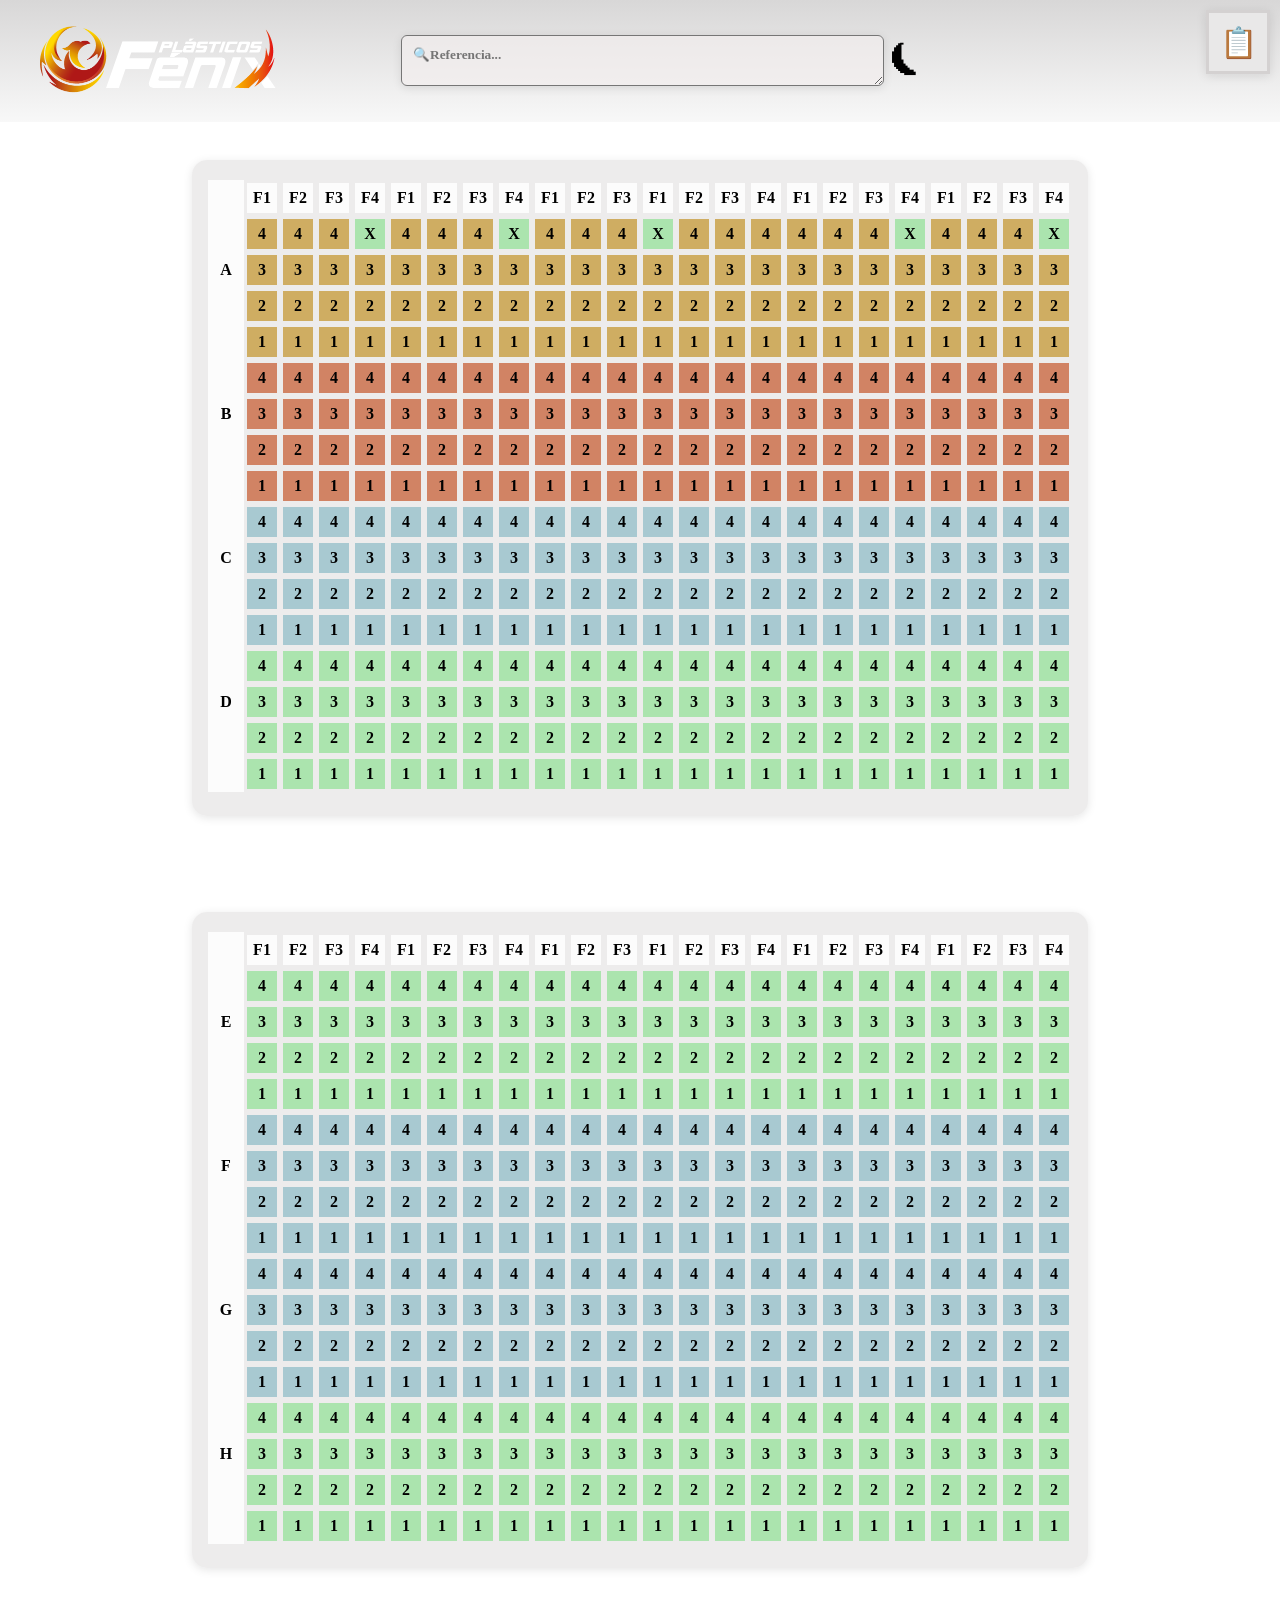
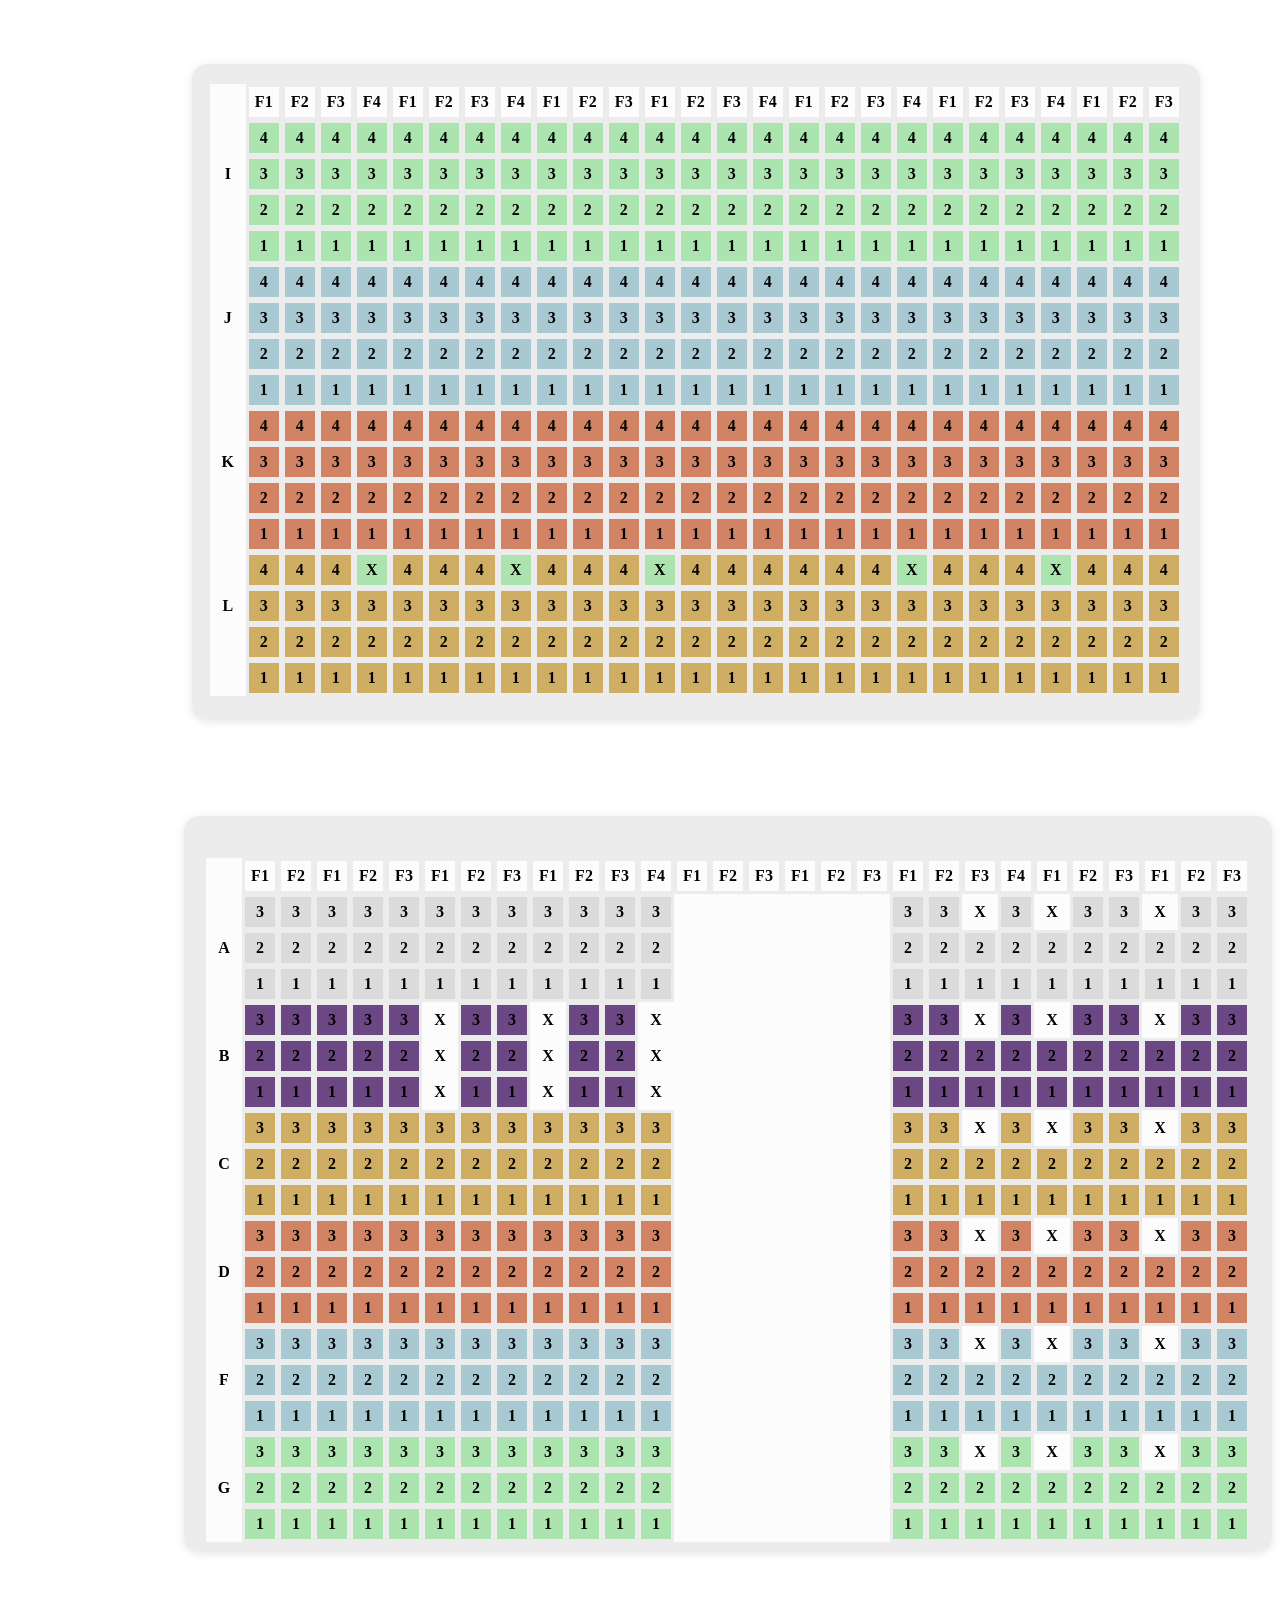
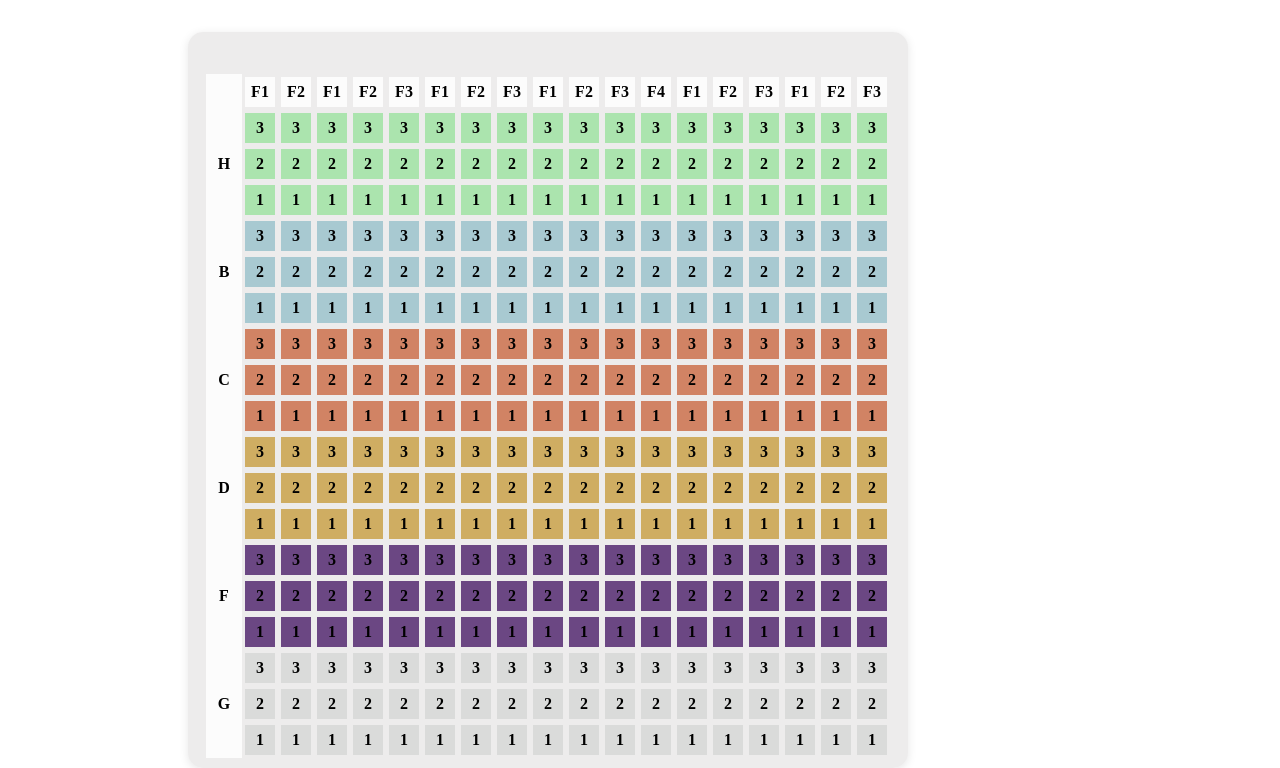
==== commit 93fbe20c: "bodega 4 final" ====
--- a/generarPedido.html
+++ b/generarPedido.html
@@ -1318,7 +1318,7 @@
     <div class="modulos">X</div>
     <div class="cell6" id="B3-M7-CI-F2-P4" onclick="selectCell(this)">3</div>
     <div class="cell6" id="B3-M7-CI-F3-P4" onclick="selectCell(this)">3</div>
-    <div class="modulos">I</div>
+    <div class="modulos">A</div>
     <div class="cell6" id="B3-M1-CI-F1-P2" onclick="selectCell(this)">2</div>
     <div class="cell6" id="B3-M1-CI-F2-P2" onclick="selectCell(this)">2</div>
     <div class="cell6" id="B3-M1-CI-F3-P2" onclick="selectCell(this)">2</div>
@@ -1403,7 +1403,7 @@
     <div class="modulos">X</div> 
     <div class="cell5" id="B3-M7-CI-F2-P4" onclick="selectCell(this)">3</div>
     <div class="cell5" id="B3-M7-CI-F3-P4" onclick="selectCell(this)">3</div>
-    <div class="modulos">I</div>
+    <div class="modulos">B</div>
     <div class="cell5" id="B3-M1-CI-F1-P2" onclick="selectCell(this)">2</div>
     <div class="cell5" id="B3-M1-CI-F2-P2" onclick="selectCell(this)">2</div>
     <div class="cell5" id="B3-M1-CI-F3-P2" onclick="selectCell(this)">2</div>
@@ -1460,6 +1460,91 @@
     <div class="cell5" id="B3-M7-CI-F1-P1" onclick="selectCell(this)">1</div>
     <div class="cell5" id="B3-M7-CI-F2-P1" onclick="selectCell(this)">1</div>
     <div class="cell5" id="B3-M7-CI-F3-P1" onclick="selectCell(this)">1</div>
+    <div class="modulos"></div><div class="cell" id="B3-M1-CI-F1-P4" onclick="selectCell(this)">3</div>
+    <div class="cell" id="B3-M1-CI-F2-P4" onclick="selectCell(this)">3</div>
+    <div class="cell" id="B3-M1-CI-F3-P4" onclick="selectCell(this)">3</div>
+    <div class="cell" id="B3-M1-CI-F4-P4" onclick="selectCell(this)">3</div>
+    <div class="cell" id="B3-M2-CI-F1-P4" onclick="selectCell(this)">3</div>
+    <div class="cell" id="B3-M2-CI-F2-P4" onclick="selectCell(this)">3</div>
+    <div class="cell" id="B3-M2-CI-F3-P4" onclick="selectCell(this)">3</div>
+    <div class="cell" id="B3-M2-CI-F4-P4" onclick="selectCell(this)">3</div>
+    <div class="cell" id="B3-M3-CI-F1-P4" onclick="selectCell(this)">3</div>
+    <div class="cell" id="B3-M3-CI-F2-P4" onclick="selectCell(this)">3</div>
+    <div class="cell" id="B3-M3-CI-F3-P4" onclick="selectCell(this)">3</div>
+    <div class="cell" id="B3-M4-CI-F1-P4" onclick="selectCell(this)">3</div>
+    <div class="modulos"></div>
+    <div class="modulos"></div>
+    <div class="modulos"></div>
+    <div class="modulos"></div>
+    <div class="modulos"></div>
+    <div class="modulos"></div>
+    <div class="cell" id="B3-M5-CI-F4-P4" onclick="selectCell(this)">3</div>
+    <div class="cell" id="B3-M6-CI-F1-P4" onclick="selectCell(this)">3</div>
+    <div class="modulos">X</div>
+    <div class="cell" id="B3-M6-CI-F3-P4" onclick="selectCell(this)">3</div>
+    <div class="modulos">X</div>
+    <div class="cell" id="B3-M7-CI-F1-P4" onclick="selectCell(this)">3</div>
+    <div class="cell" id="B3-M7-CI-F1-P4" onclick="selectCell(this)">3</div>
+    <div class="modulos">X</div>
+    <div class="cell" id="B3-M7-CI-F2-P4" onclick="selectCell(this)">3</div>
+    <div class="cell" id="B3-M7-CI-F3-P4" onclick="selectCell(this)">3</div>
+    <div class="modulos">C</div>
+    <div class="cell" id="B3-M1-CI-F1-P2" onclick="selectCell(this)">2</div>
+    <div class="cell" id="B3-M1-CI-F2-P2" onclick="selectCell(this)">2</div>
+    <div class="cell" id="B3-M1-CI-F3-P2" onclick="selectCell(this)">2</div>
+    <div class="cell" id="B3-M1-CI-F4-P2" onclick="selectCell(this)">2</div>
+    <div class="cell" id="B3-M2-CI-F1-P2" onclick="selectCell(this)">2</div>
+    <div class="cell" id="B3-M2-CI-F2-P2" onclick="selectCell(this)">2</div>
+    <div class="cell" id="B3-M2-CI-F3-P2" onclick="selectCell(this)">2</div>
+    <div class="cell" id="B3-M2-CI-F4-P2" onclick="selectCell(this)">2</div>
+    <div class="cell" id="B3-M3-CI-F1-P2" onclick="selectCell(this)">2</div>
+    <div class="cell" id="B3-M3-CI-F2-P2" onclick="selectCell(this)">2</div>
+    <div class="cell" id="B3-M3-CI-F3-P2" onclick="selectCell(this)">2</div>
+    <div class="cell" id="B3-M4-CI-F1-P2" onclick="selectCell(this)">2</div>
+    <div class="modulos"></div>
+    <div class="modulos"></div>
+    <div class="modulos"></div>
+    <div class="modulos"></div>
+    <div class="modulos"></div>
+    <div class="modulos"></div>
+    <div class="cell" id="B3-M5-CI-F4-P2" onclick="selectCell(this)">2</div>
+    <div class="cell" id="B3-M6-CI-F1-P2" onclick="selectCell(this)">2</div>
+    <div class="cell" id="B3-M6-CI-F2-P2" onclick="selectCell(this)">2</div>
+    <div class="cell" id="B3-M6-CI-F3-P2" onclick="selectCell(this)">2</div>
+    <div class="cell" id="B3-M6-CI-F4-P2" onclick="selectCell(this)">2</div>
+    <div class="cell" id="B3-M7-CI-F1-P2" onclick="selectCell(this)">2</div>
+    <div class="cell" id="B3-M7-CI-F2-P2" onclick="selectCell(this)">2</div>
+    <div class="cell" id="B3-M7-CI-F3-P2" onclick="selectCell(this)">2</div>
+    <div class="cell" id="B3-M7-CI-F3-P2" onclick="selectCell(this)">2</div>
+    <div class="cell" id="B3-M7-CI-F3-P2" onclick="selectCell(this)">2</div>
+    <div class="modulos"></div><div class="cell" id="B3-M1-CI-F1-P1" onclick="selectCell(this)">1</div>
+    <div class="cell" id="B3-M1-CI-F2-P1" onclick="selectCell(this)">1</div>
+    <div class="cell" id="B3-M1-CI-F2-P1" onclick="selectCell(this)">1</div>
+    <div class="cell" id="B3-M1-CI-F2-P1" onclick="selectCell(this)">1</div>
+    <div class="cell" id="B3-M1-CI-F3-P1" onclick="selectCell(this)">1</div>
+    <div class="cell" id="B3-M1-CI-F4-P1" onclick="selectCell(this)">1</div>
+    <div class="cell" id="B3-M2-CI-F1-P1" onclick="selectCell(this)">1</div>
+    <div class="cell" id="B3-M2-CI-F2-P1" onclick="selectCell(this)">1</div>
+    <div class="cell" id="B3-M2-CI-F3-P1" onclick="selectCell(this)">1</div>
+    <div class="cell" id="B3-M2-CI-F4-P1" onclick="selectCell(this)">1</div>
+    <div class="cell" id="B3-M3-CI-F1-P1" onclick="selectCell(this)">1</div>
+    <div class="cell" id="B3-M3-CI-F2-P1" onclick="selectCell(this)">1</div>
+    <div class="modulos"></div>
+    <div class="modulos"></div>
+    <div class="modulos"></div>
+    <div class="modulos"></div>
+    <div class="modulos"></div>
+    <div class="modulos"></div>
+    <div class="cell" id="B3-M5-CI-F2-P1" onclick="selectCell(this)">1</div>
+    <div class="cell" id="B3-M5-CI-F3-P1" onclick="selectCell(this)">1</div>
+    <div class="cell" id="B3-M5-CI-F4-P1" onclick="selectCell(this)">1</div>
+    <div class="cell" id="B3-M6-CI-F1-P1" onclick="selectCell(this)">1</div>
+    <div class="cell" id="B3-M6-CI-F2-P1" onclick="selectCell(this)">1</div>
+    <div class="cell" id="B3-M6-CI-F3-P1" onclick="selectCell(this)">1</div>
+    <div class="cell" id="B3-M6-CI-F4-P1" onclick="selectCell(this)">1</div>
+    <div class="cell" id="B3-M7-CI-F1-P1" onclick="selectCell(this)">1</div>
+    <div class="cell" id="B3-M7-CI-F2-P1" onclick="selectCell(this)">1</div>
+    <div class="cell" id="B3-M7-CI-F3-P1" onclick="selectCell(this)">1</div>
     <div class="modulos"></div><div class="cell2" id="B3-M1-CI-F1-P4" onclick="selectCell(this)">3</div>
     <div class="cell2" id="B3-M1-CI-F2-P4" onclick="selectCell(this)">3</div>
     <div class="cell2" id="B3-M1-CI-F3-P4" onclick="selectCell(this)">3</div>
@@ -1488,7 +1573,7 @@
     <div class="modulos">X</div>
     <div class="cell2" id="B3-M7-CI-F2-P4" onclick="selectCell(this)">3</div>
     <div class="cell2" id="B3-M7-CI-F3-P4" onclick="selectCell(this)">3</div>
-    <div class="modulos">I</div>
+    <div class="modulos">D</div>
     <div class="cell2" id="B3-M1-CI-F1-P2" onclick="selectCell(this)">2</div>
     <div class="cell2" id="B3-M1-CI-F2-P2" onclick="selectCell(this)">2</div>
     <div class="cell2" id="B3-M1-CI-F3-P2" onclick="selectCell(this)">2</div>
@@ -1545,91 +1630,6 @@
     <div class="cell2" id="B3-M7-CI-F1-P1" onclick="selectCell(this)">1</div>
     <div class="cell2" id="B3-M7-CI-F2-P1" onclick="selectCell(this)">1</div>
     <div class="cell2" id="B3-M7-CI-F3-P1" onclick="selectCell(this)">1</div>
-    <div class="modulos"></div><div class="cell" id="B3-M1-CI-F1-P4" onclick="selectCell(this)">3</div>
-    <div class="cell" id="B3-M1-CI-F2-P4" onclick="selectCell(this)">3</div>
-    <div class="cell" id="B3-M1-CI-F3-P4" onclick="selectCell(this)">3</div>
-    <div class="cell" id="B3-M1-CI-F4-P4" onclick="selectCell(this)">3</div>
-    <div class="cell" id="B3-M2-CI-F1-P4" onclick="selectCell(this)">3</div>
-    <div class="cell" id="B3-M2-CI-F2-P4" onclick="selectCell(this)">3</div>
-    <div class="cell" id="B3-M2-CI-F3-P4" onclick="selectCell(this)">3</div>
-    <div class="cell" id="B3-M2-CI-F4-P4" onclick="selectCell(this)">3</div>
-    <div class="cell" id="B3-M3-CI-F1-P4" onclick="selectCell(this)">3</div>
-    <div class="cell" id="B3-M3-CI-F2-P4" onclick="selectCell(this)">3</div>
-    <div class="cell" id="B3-M3-CI-F3-P4" onclick="selectCell(this)">3</div>
-    <div class="cell" id="B3-M4-CI-F1-P4" onclick="selectCell(this)">3</div>
-    <div class="modulos"></div>
-    <div class="modulos"></div>
-    <div class="modulos"></div>
-    <div class="modulos"></div>
-    <div class="modulos"></div>
-    <div class="modulos"></div>
-    <div class="cell" id="B3-M5-CI-F4-P4" onclick="selectCell(this)">3</div>
-    <div class="cell" id="B3-M6-CI-F1-P4" onclick="selectCell(this)">3</div>
-    <div class="modulos">X</div>
-    <div class="cell" id="B3-M6-CI-F3-P4" onclick="selectCell(this)">3</div>
-    <div class="modulos">X</div>
-    <div class="cell" id="B3-M7-CI-F1-P4" onclick="selectCell(this)">3</div>
-    <div class="cell" id="B3-M7-CI-F1-P4" onclick="selectCell(this)">3</div>
-    <div class="modulos">X</div>
-    <div class="cell" id="B3-M7-CI-F2-P4" onclick="selectCell(this)">3</div>
-    <div class="cell" id="B3-M7-CI-F3-P4" onclick="selectCell(this)">3</div>
-    <div class="modulos">I</div>
-    <div class="cell" id="B3-M1-CI-F1-P2" onclick="selectCell(this)">2</div>
-    <div class="cell" id="B3-M1-CI-F2-P2" onclick="selectCell(this)">2</div>
-    <div class="cell" id="B3-M1-CI-F3-P2" onclick="selectCell(this)">2</div>
-    <div class="cell" id="B3-M1-CI-F4-P2" onclick="selectCell(this)">2</div>
-    <div class="cell" id="B3-M2-CI-F1-P2" onclick="selectCell(this)">2</div>
-    <div class="cell" id="B3-M2-CI-F2-P2" onclick="selectCell(this)">2</div>
-    <div class="cell" id="B3-M2-CI-F3-P2" onclick="selectCell(this)">2</div>
-    <div class="cell" id="B3-M2-CI-F4-P2" onclick="selectCell(this)">2</div>
-    <div class="cell" id="B3-M3-CI-F1-P2" onclick="selectCell(this)">2</div>
-    <div class="cell" id="B3-M3-CI-F2-P2" onclick="selectCell(this)">2</div>
-    <div class="cell" id="B3-M3-CI-F3-P2" onclick="selectCell(this)">2</div>
-    <div class="cell" id="B3-M4-CI-F1-P2" onclick="selectCell(this)">2</div>
-    <div class="modulos"></div>
-    <div class="modulos"></div>
-    <div class="modulos"></div>
-    <div class="modulos"></div>
-    <div class="modulos"></div>
-    <div class="modulos"></div>
-    <div class="cell" id="B3-M5-CI-F4-P2" onclick="selectCell(this)">2</div>
-    <div class="cell" id="B3-M6-CI-F1-P2" onclick="selectCell(this)">2</div>
-    <div class="cell" id="B3-M6-CI-F2-P2" onclick="selectCell(this)">2</div>
-    <div class="cell" id="B3-M6-CI-F3-P2" onclick="selectCell(this)">2</div>
-    <div class="cell" id="B3-M6-CI-F4-P2" onclick="selectCell(this)">2</div>
-    <div class="cell" id="B3-M7-CI-F1-P2" onclick="selectCell(this)">2</div>
-    <div class="cell" id="B3-M7-CI-F2-P2" onclick="selectCell(this)">2</div>
-    <div class="cell" id="B3-M7-CI-F3-P2" onclick="selectCell(this)">2</div>
-    <div class="cell" id="B3-M7-CI-F3-P2" onclick="selectCell(this)">2</div>
-    <div class="cell" id="B3-M7-CI-F3-P2" onclick="selectCell(this)">2</div>
-    <div class="modulos"></div><div class="cell" id="B3-M1-CI-F1-P1" onclick="selectCell(this)">1</div>
-    <div class="cell" id="B3-M1-CI-F2-P1" onclick="selectCell(this)">1</div>
-    <div class="cell" id="B3-M1-CI-F2-P1" onclick="selectCell(this)">1</div>
-    <div class="cell" id="B3-M1-CI-F2-P1" onclick="selectCell(this)">1</div>
-    <div class="cell" id="B3-M1-CI-F3-P1" onclick="selectCell(this)">1</div>
-    <div class="cell" id="B3-M1-CI-F4-P1" onclick="selectCell(this)">1</div>
-    <div class="cell" id="B3-M2-CI-F1-P1" onclick="selectCell(this)">1</div>
-    <div class="cell" id="B3-M2-CI-F2-P1" onclick="selectCell(this)">1</div>
-    <div class="cell" id="B3-M2-CI-F3-P1" onclick="selectCell(this)">1</div>
-    <div class="cell" id="B3-M2-CI-F4-P1" onclick="selectCell(this)">1</div>
-    <div class="cell" id="B3-M3-CI-F1-P1" onclick="selectCell(this)">1</div>
-    <div class="cell" id="B3-M3-CI-F2-P1" onclick="selectCell(this)">1</div>
-    <div class="modulos"></div>
-    <div class="modulos"></div>
-    <div class="modulos"></div>
-    <div class="modulos"></div>
-    <div class="modulos"></div>
-    <div class="modulos"></div>
-    <div class="cell" id="B3-M5-CI-F2-P1" onclick="selectCell(this)">1</div>
-    <div class="cell" id="B3-M5-CI-F3-P1" onclick="selectCell(this)">1</div>
-    <div class="cell" id="B3-M5-CI-F4-P1" onclick="selectCell(this)">1</div>
-    <div class="cell" id="B3-M6-CI-F1-P1" onclick="selectCell(this)">1</div>
-    <div class="cell" id="B3-M6-CI-F2-P1" onclick="selectCell(this)">1</div>
-    <div class="cell" id="B3-M6-CI-F3-P1" onclick="selectCell(this)">1</div>
-    <div class="cell" id="B3-M6-CI-F4-P1" onclick="selectCell(this)">1</div>
-    <div class="cell" id="B3-M7-CI-F1-P1" onclick="selectCell(this)">1</div>
-    <div class="cell" id="B3-M7-CI-F2-P1" onclick="selectCell(this)">1</div>
-    <div class="cell" id="B3-M7-CI-F3-P1" onclick="selectCell(this)">1</div>
     <div class="modulos"></div><div class="cell3" id="B3-M1-CI-F1-P4" onclick="selectCell(this)">3</div>
     <div class="cell3" id="B3-M1-CI-F2-P4" onclick="selectCell(this)">3</div>
     <div class="cell3" id="B3-M1-CI-F3-P4" onclick="selectCell(this)">3</div>
@@ -1658,7 +1658,7 @@
     <div class="modulos">X</div>
     <div class="cell3" id="B3-M7-CI-F2-P4" onclick="selectCell(this)">3</div>
     <div class="cell3" id="B3-M7-CI-F3-P4" onclick="selectCell(this)">3</div>
-    <div class="modulos">I</div>
+    <div class="modulos">F</div>
     <div class="cell3" id="B3-M1-CI-F1-P2" onclick="selectCell(this)">2</div>
     <div class="cell3" id="B3-M1-CI-F2-P2" onclick="selectCell(this)">2</div>
     <div class="cell3" id="B3-M1-CI-F3-P2" onclick="selectCell(this)">2</div>
@@ -1743,7 +1743,7 @@
     <div class="modulos">X</div>
     <div class="cell4" id="B3-M7-CI-F2-P4" onclick="selectCell(this)">3</div>
     <div class="cell4" id="B3-M7-CI-F3-P4" onclick="selectCell(this)">3</div>
-    <div class="modulos">I</div>
+    <div class="modulos">G</div>
     <div class="cell4" id="B3-M1-CI-F1-P2" onclick="selectCell(this)">2</div>
     <div class="cell4" id="B3-M1-CI-F2-P2" onclick="selectCell(this)">2</div>
     <div class="cell4" id="B3-M1-CI-F3-P2" onclick="selectCell(this)">2</div>
@@ -1801,6 +1801,365 @@
     <div class="cell4" id="B3-M7-CI-F2-P1" onclick="selectCell(this)">1</div>
     <div class="cell4" id="B3-M7-CI-F3-P1" onclick="selectCell(this)">1</div>
 </main>
+<main class="Mapa5">
+    <div class="grid5">
+        <div class="modulos"></div>
+        <div class="filas">F1</div>
+        <div class="filas">F2</div>
+        <div class="filas">F1</div>
+        <div class="filas">F2</div>
+        <div class="filas">F3</div>
+        <div class="filas">F1</div>
+        <div class="filas">F2</div>
+        <div class="filas">F3</div>
+        <div class="filas">F1</div>
+        <div class="filas">F2</div>
+        <div class="filas">F3</div>
+        <div class="filas">F4</div>
+        <div class="filas">F1</div>
+        <div class="filas">F2</div>
+        <div class="filas">F3</div>
+        <div class="filas">F1</div>
+        <div class="filas">F2</div>
+        <div class="filas">F3</div>
+    <div class="modulos"></div><div class="cell4" id="B3-M1-CI-F1-P4" onclick="selectCell(this)">3</div>
+    <div class="cell4" id="B3-M1-CI-F2-P4" onclick="selectCell(this)">3</div>
+    <div class="cell4" id="B3-M1-CI-F3-P4" onclick="selectCell(this)">3</div>
+    <div class="cell4" id="B3-M1-CI-F4-P4" onclick="selectCell(this)">3</div>
+    <div class="cell4" id="B3-M2-CI-F1-P4" onclick="selectCell(this)">3</div>
+    <div class="cell4" id="B3-M2-CI-F2-P4" onclick="selectCell(this)">3</div>
+    <div class="cell4" id="B3-M2-CI-F3-P4" onclick="selectCell(this)">3</div>
+    <div class="cell4" id="B3-M2-CI-F4-P4" onclick="selectCell(this)">3</div>
+    <div class="cell4" id="B3-M3-CI-F1-P4" onclick="selectCell(this)">3</div>
+    <div class="cell4" id="B3-M3-CI-F2-P4" onclick="selectCell(this)">3</div>
+    <div class="cell4" id="B3-M3-CI-F3-P4" onclick="selectCell(this)">3</div>
+    <div class="cell4" id="B3-M4-CI-F1-P4" onclick="selectCell(this)">3</div>
+    <div class="cell4" id="B3-M4-CI-F1-P4" onclick="selectCell(this)">3</div>
+    <div class="cell4" id="B3-M4-CI-F1-P4" onclick="selectCell(this)">3</div>
+    <div class="cell4" id="B3-M4-CI-F1-P4" onclick="selectCell(this)">3</div>
+    <div class="cell4" id="B3-M4-CI-F1-P4" onclick="selectCell(this)">3</div>
+    <div class="cell4" id="B3-M4-CI-F1-P4" onclick="selectCell(this)">3</div>
+    <div class="cell4" id="B3-M4-CI-F1-P4" onclick="selectCell(this)">3</div>
+    <div class="modulos">H</div>
+    <div class="cell4" id="B3-M1-CI-F1-P2" onclick="selectCell(this)">2</div>
+    <div class="cell4" id="B3-M1-CI-F2-P2" onclick="selectCell(this)">2</div>
+    <div class="cell4" id="B3-M1-CI-F3-P2" onclick="selectCell(this)">2</div>
+    <div class="cell4" id="B3-M1-CI-F4-P2" onclick="selectCell(this)">2</div>
+    <div class="cell4" id="B3-M2-CI-F1-P2" onclick="selectCell(this)">2</div>
+    <div class="cell4" id="B3-M2-CI-F2-P2" onclick="selectCell(this)">2</div>
+    <div class="cell4" id="B3-M2-CI-F3-P2" onclick="selectCell(this)">2</div>
+    <div class="cell4" id="B3-M2-CI-F4-P2" onclick="selectCell(this)">2</div>
+    <div class="cell4" id="B3-M3-CI-F1-P2" onclick="selectCell(this)">2</div>
+    <div class="cell4" id="B3-M3-CI-F2-P2" onclick="selectCell(this)">2</div>
+    <div class="cell4" id="B3-M3-CI-F3-P2" onclick="selectCell(this)">2</div>
+    <div class="cell4" id="B3-M4-CI-F1-P2" onclick="selectCell(this)">2</div>
+    <div class="cell4" id="B3-M4-CI-F1-P2" onclick="selectCell(this)">2</div>
+    <div class="cell4" id="B3-M4-CI-F1-P2" onclick="selectCell(this)">2</div>
+    <div class="cell4" id="B3-M4-CI-F1-P2" onclick="selectCell(this)">2</div>
+    <div class="cell4" id="B3-M4-CI-F1-P2" onclick="selectCell(this)">2</div>
+    <div class="cell4" id="B3-M4-CI-F1-P2" onclick="selectCell(this)">2</div>
+    <div class="cell4" id="B3-M4-CI-F1-P2" onclick="selectCell(this)">2</div>
+    <div class="modulos"></div>
+    <div class="cell4" id="B3-M1-CI-F1-P1" onclick="selectCell(this)">1</div>
+    <div class="cell4" id="B3-M1-CI-F2-P1" onclick="selectCell(this)">1</div>
+    <div class="cell4" id="B3-M1-CI-F2-P1" onclick="selectCell(this)">1</div>
+    <div class="cell4" id="B3-M1-CI-F2-P1" onclick="selectCell(this)">1</div>
+    <div class="cell4" id="B3-M1-CI-F3-P1" onclick="selectCell(this)">1</div>
+    <div class="cell4" id="B3-M1-CI-F4-P1" onclick="selectCell(this)">1</div>
+    <div class="cell4" id="B3-M2-CI-F1-P1" onclick="selectCell(this)">1</div>
+    <div class="cell4" id="B3-M2-CI-F2-P1" onclick="selectCell(this)">1</div>
+    <div class="cell4" id="B3-M2-CI-F3-P1" onclick="selectCell(this)">1</div>
+    <div class="cell4" id="B3-M2-CI-F4-P1" onclick="selectCell(this)">1</div>
+    <div class="cell4" id="B3-M3-CI-F1-P1" onclick="selectCell(this)">1</div>
+    <div class="cell4" id="B3-M3-CI-F2-P1" onclick="selectCell(this)">1</div>
+    <div class="cell4" id="B3-M3-CI-F2-P1" onclick="selectCell(this)">1</div>
+    <div class="cell4" id="B3-M3-CI-F2-P1" onclick="selectCell(this)">1</div>
+    <div class="cell4" id="B3-M3-CI-F2-P1" onclick="selectCell(this)">1</div>
+    <div class="cell4" id="B3-M3-CI-F2-P1" onclick="selectCell(this)">1</div>
+    <div class="cell4" id="B3-M3-CI-F2-P1" onclick="selectCell(this)">1</div>
+    <div class="cell4" id="B3-M3-CI-F2-P1" onclick="selectCell(this)">1</div>
+    <div class="modulos"></div>
+    <div class="cell3" id="B3-M1-CI-F1-P4" onclick="selectCell(this)">3</div>
+    <div class="cell3" id="B3-M1-CI-F2-P4" onclick="selectCell(this)">3</div>
+    <div class="cell3" id="B3-M1-CI-F3-P4" onclick="selectCell(this)">3</div>
+    <div class="cell3" id="B3-M1-CI-F4-P4" onclick="selectCell(this)">3</div>
+    <div class="cell3" id="B3-M2-CI-F1-P4" onclick="selectCell(this)">3</div>
+    <div class="cell3" id="B3-M2-CI-F3-P4" onclick="selectCell(this)">3</div>
+    <div class="cell3" id="B3-M2-CI-F4-P4" onclick="selectCell(this)">3</div>
+    <div class="cell3" id="B3-M3-CI-F2-P4" onclick="selectCell(this)">3</div>
+    <div class="cell3" id="B3-M3-CI-F3-P4" onclick="selectCell(this)">3</div>
+    <div class="cell3" id="B3-M3-CI-F3-P4" onclick="selectCell(this)">3</div>
+    <div class="cell3" id="B3-M3-CI-F3-P4" onclick="selectCell(this)">3</div>
+    <div class="cell3" id="B3-M3-CI-F3-P4" onclick="selectCell(this)">3</div>
+    <div class="cell3" id="B3-M3-CI-F3-P4" onclick="selectCell(this)">3</div>
+    <div class="cell3" id="B3-M3-CI-F3-P4" onclick="selectCell(this)">3</div>
+    <div class="cell3" id="B3-M3-CI-F3-P4" onclick="selectCell(this)">3</div>
+    <div class="cell3" id="B3-M3-CI-F3-P4" onclick="selectCell(this)">3</div>
+    <div class="cell3" id="B3-M5-CI-F4-P4" onclick="selectCell(this)">3</div>
+    <div class="cell3" id="B3-M6-CI-F1-P4" onclick="selectCell(this)">3</div>
+    <div class="modulos">B</div>
+    <div class="cell3" id="B3-M1-CI-F1-P2" onclick="selectCell(this)">2</div>
+    <div class="cell3" id="B3-M1-CI-F2-P2" onclick="selectCell(this)">2</div>
+    <div class="cell3" id="B3-M1-CI-F3-P2" onclick="selectCell(this)">2</div>
+    <div class="cell3" id="B3-M1-CI-F4-P2" onclick="selectCell(this)">2</div>
+    <div class="cell3" id="B3-M2-CI-F1-P2" onclick="selectCell(this)">2</div>
+    <div class="cell3" id="B3-M2-CI-F3-P2" onclick="selectCell(this)">2</div>
+    <div class="cell3" id="B3-M2-CI-F4-P2" onclick="selectCell(this)">2</div>
+    <div class="cell3" id="B3-M3-CI-F2-P2" onclick="selectCell(this)">2</div>
+    <div class="cell3" id="B3-M3-CI-F3-P2" onclick="selectCell(this)">2</div>
+    <div class="cell3" id="B3-M3-CI-F3-P2" onclick="selectCell(this)">2</div>
+    <div class="cell3" id="B3-M3-CI-F3-P2" onclick="selectCell(this)">2</div>
+    <div class="cell3" id="B3-M3-CI-F3-P2" onclick="selectCell(this)">2</div>
+    <div class="cell3" id="B3-M3-CI-F3-P2" onclick="selectCell(this)">2</div>
+    <div class="cell3" id="B3-M3-CI-F3-P2" onclick="selectCell(this)">2</div>
+    <div class="cell3" id="B3-M3-CI-F3-P2" onclick="selectCell(this)">2</div>
+    <div class="cell3" id="B3-M3-CI-F3-P2" onclick="selectCell(this)">2</div>
+    <div class="cell3" id="B3-M3-CI-F3-P2" onclick="selectCell(this)">2</div>
+    <div class="cell3" id="B3-M3-CI-F3-P2" onclick="selectCell(this)">2</div>
+    <div class="modulos"></div>
+    <div class="cell3" id="B3-M1-CI-F1-P1" onclick="selectCell(this)">1</div>
+    <div class="cell3" id="B3-M1-CI-F2-P1" onclick="selectCell(this)">1</div>
+    <div class="cell3" id="B3-M1-CI-F2-P1" onclick="selectCell(this)">1</div>
+    <div class="cell3" id="B3-M1-CI-F2-P1" onclick="selectCell(this)">1</div>
+    <div class="cell3" id="B3-M1-CI-F3-P1" onclick="selectCell(this)">1</div>
+    <div class="cell3" id="B3-M2-CI-F1-P1" onclick="selectCell(this)">1</div>
+    <div class="cell3" id="B3-M2-CI-F3-P1" onclick="selectCell(this)">1</div>
+    <div class="cell3" id="B3-M2-CI-F3-P1" onclick="selectCell(this)">1</div>
+    <div class="cell3" id="B3-M2-CI-F3-P1" onclick="selectCell(this)">1</div>
+    <div class="cell3" id="B3-M2-CI-F3-P1" onclick="selectCell(this)">1</div>
+    <div class="cell3" id="B3-M2-CI-F3-P1" onclick="selectCell(this)">1</div>
+    <div class="cell3" id="B3-M2-CI-F3-P1" onclick="selectCell(this)">1</div>
+    <div class="cell3" id="B3-M2-CI-F3-P1" onclick="selectCell(this)">1</div>
+    <div class="cell3" id="B3-M2-CI-F3-P1" onclick="selectCell(this)">1</div>
+    <div class="cell3" id="B3-M2-CI-F3-P1" onclick="selectCell(this)">1</div>
+    <div class="cell3" id="B3-M2-CI-F3-P1" onclick="selectCell(this)">1</div>
+    <div class="cell3" id="B3-M2-CI-F4-P1" onclick="selectCell(this)">1</div>
+    <div class="cell3" id="B3-M3-CI-F1-P1" onclick="selectCell(this)">1</div>
+    <div class="modulos"></div>
+    <div class="cell2" id="B3-M1-CI-F1-P4" onclick="selectCell(this)">3</div>
+    <div class="cell2" id="B3-M1-CI-F1-P4" onclick="selectCell(this)">3</div>
+    <div class="cell2" id="B3-M1-CI-F1-P4" onclick="selectCell(this)">3</div>
+    <div class="cell2" id="B3-M1-CI-F1-P4" onclick="selectCell(this)">3</div>
+    <div class="cell2" id="B3-M1-CI-F1-P4" onclick="selectCell(this)">3</div>
+    <div class="cell2" id="B3-M1-CI-F1-P4" onclick="selectCell(this)">3</div>
+    <div class="cell2" id="B3-M1-CI-F1-P4" onclick="selectCell(this)">3</div>
+    <div class="cell2" id="B3-M1-CI-F1-P4" onclick="selectCell(this)">3</div>
+    <div class="cell2" id="B3-M1-CI-F2-P4" onclick="selectCell(this)">3</div>
+    <div class="cell2" id="B3-M1-CI-F3-P4" onclick="selectCell(this)">3</div>
+    <div class="cell2" id="B3-M1-CI-F4-P4" onclick="selectCell(this)">3</div>
+    <div class="cell2" id="B3-M2-CI-F1-P4" onclick="selectCell(this)">3</div>
+    <div class="cell2" id="B3-M2-CI-F2-P4" onclick="selectCell(this)">3</div>
+    <div class="cell2" id="B3-M2-CI-F3-P4" onclick="selectCell(this)">3</div>
+    <div class="cell2" id="B3-M2-CI-F4-P4" onclick="selectCell(this)">3</div>
+    <div class="cell2" id="B3-M3-CI-F1-P4" onclick="selectCell(this)">3</div>
+    <div class="cell2" id="B3-M3-CI-F2-P4" onclick="selectCell(this)">3</div>
+    <div class="cell2" id="B3-M3-CI-F3-P4" onclick="selectCell(this)">3</div>
+    <div class="modulos">C</div>
+    <div class="cell2" id="B3-M1-CI-F1-P2" onclick="selectCell(this)">2</div>
+    <div class="cell2" id="B3-M1-CI-F1-P2" onclick="selectCell(this)">2</div>
+    <div class="cell2" id="B3-M1-CI-F1-P2" onclick="selectCell(this)">2</div>
+    <div class="cell2" id="B3-M1-CI-F1-P2" onclick="selectCell(this)">2</div>
+    <div class="cell2" id="B3-M1-CI-F1-P2" onclick="selectCell(this)">2</div>
+    <div class="cell2" id="B3-M1-CI-F1-P2" onclick="selectCell(this)">2</div>
+    <div class="cell2" id="B3-M1-CI-F1-P2" onclick="selectCell(this)">2</div>
+    <div class="cell2" id="B3-M1-CI-F2-P2" onclick="selectCell(this)">2</div>
+    <div class="cell2" id="B3-M1-CI-F3-P2" onclick="selectCell(this)">2</div>
+    <div class="cell2" id="B3-M1-CI-F4-P2" onclick="selectCell(this)">2</div>
+    <div class="cell2" id="B3-M2-CI-F1-P2" onclick="selectCell(this)">2</div>
+    <div class="cell2" id="B3-M2-CI-F2-P2" onclick="selectCell(this)">2</div>
+    <div class="cell2" id="B3-M2-CI-F3-P2" onclick="selectCell(this)">2</div>
+    <div class="cell2" id="B3-M2-CI-F4-P2" onclick="selectCell(this)">2</div>
+    <div class="cell2" id="B3-M3-CI-F1-P2" onclick="selectCell(this)">2</div>
+    <div class="cell2" id="B3-M3-CI-F2-P2" onclick="selectCell(this)">2</div>
+    <div class="cell2" id="B3-M3-CI-F3-P2" onclick="selectCell(this)">2</div>
+    <div class="cell2" id="B3-M4-CI-F1-P2" onclick="selectCell(this)">2</div>
+    <div class="modulos"></div>
+    <div class="cell2" id="B3-M1-CI-F1-P1" onclick="selectCell(this)">1</div>
+    <div class="cell2" id="B3-M1-CI-F2-P1" onclick="selectCell(this)">1</div>
+    <div class="cell2" id="B3-M1-CI-F2-P1" onclick="selectCell(this)">1</div>
+    <div class="cell2" id="B3-M1-CI-F2-P1" onclick="selectCell(this)">1</div>
+    <div class="cell2" id="B3-M1-CI-F3-P1" onclick="selectCell(this)">1</div>
+    <div class="cell2" id="B3-M1-CI-F3-P1" onclick="selectCell(this)">1</div>
+    <div class="cell2" id="B3-M1-CI-F3-P1" onclick="selectCell(this)">1</div>
+    <div class="cell2" id="B3-M1-CI-F3-P1" onclick="selectCell(this)">1</div>
+    <div class="cell2" id="B3-M1-CI-F3-P1" onclick="selectCell(this)">1</div>
+    <div class="cell2" id="B3-M1-CI-F3-P1" onclick="selectCell(this)">1</div>
+    <div class="cell2" id="B3-M1-CI-F3-P1" onclick="selectCell(this)">1</div>
+    <div class="cell2" id="B3-M1-CI-F4-P1" onclick="selectCell(this)">1</div>
+    <div class="cell2" id="B3-M2-CI-F1-P1" onclick="selectCell(this)">1</div>
+    <div class="cell2" id="B3-M2-CI-F2-P1" onclick="selectCell(this)">1</div>
+    <div class="cell2" id="B3-M2-CI-F3-P1" onclick="selectCell(this)">1</div>
+    <div class="cell2" id="B3-M2-CI-F4-P1" onclick="selectCell(this)">1</div>
+    <div class="cell2" id="B3-M3-CI-F1-P1" onclick="selectCell(this)">1</div>
+    <div class="cell2" id="B3-M3-CI-F2-P1" onclick="selectCell(this)">1</div>
+    <div class="modulos"></div>
+    <div class="cell" id="B3-M1-CI-F1-P4" onclick="selectCell(this)">3</div>
+    <div class="cell" id="B3-M1-CI-F1-P4" onclick="selectCell(this)">3</div>
+    <div class="cell" id="B3-M1-CI-F1-P4" onclick="selectCell(this)">3</div>
+    <div class="cell" id="B3-M1-CI-F1-P4" onclick="selectCell(this)">3</div>
+    <div class="cell" id="B3-M1-CI-F1-P4" onclick="selectCell(this)">3</div>
+    <div class="cell" id="B3-M1-CI-F1-P4" onclick="selectCell(this)">3</div>
+    <div class="cell" id="B3-M1-CI-F1-P4" onclick="selectCell(this)">3</div>
+    <div class="cell" id="B3-M1-CI-F2-P4" onclick="selectCell(this)">3</div>
+    <div class="cell" id="B3-M1-CI-F3-P4" onclick="selectCell(this)">3</div>
+    <div class="cell" id="B3-M1-CI-F4-P4" onclick="selectCell(this)">3</div>
+    <div class="cell" id="B3-M2-CI-F1-P4" onclick="selectCell(this)">3</div>
+    <div class="cell" id="B3-M2-CI-F2-P4" onclick="selectCell(this)">3</div>
+    <div class="cell" id="B3-M2-CI-F3-P4" onclick="selectCell(this)">3</div>
+    <div class="cell" id="B3-M2-CI-F4-P4" onclick="selectCell(this)">3</div>
+    <div class="cell" id="B3-M3-CI-F1-P4" onclick="selectCell(this)">3</div>
+    <div class="cell" id="B3-M3-CI-F2-P4" onclick="selectCell(this)">3</div>
+    <div class="cell" id="B3-M3-CI-F3-P4" onclick="selectCell(this)">3</div>
+    <div class="cell" id="B3-M4-CI-F1-P4" onclick="selectCell(this)">3</div>
+    <div class="modulos">D</div>
+    <div class="cell" id="B3-M1-CI-F1-P2" onclick="selectCell(this)">2</div>
+    <div class="cell" id="B3-M1-CI-F2-P2" onclick="selectCell(this)">2</div>
+    <div class="cell" id="B3-M1-CI-F3-P2" onclick="selectCell(this)">2</div>
+    <div class="cell" id="B3-M1-CI-F4-P2" onclick="selectCell(this)">2</div>
+    <div class="cell" id="B3-M2-CI-F1-P2" onclick="selectCell(this)">2</div>
+    <div class="cell" id="B3-M2-CI-F1-P2" onclick="selectCell(this)">2</div>
+    <div class="cell" id="B3-M2-CI-F1-P2" onclick="selectCell(this)">2</div>
+    <div class="cell" id="B3-M2-CI-F1-P2" onclick="selectCell(this)">2</div>
+    <div class="cell" id="B3-M2-CI-F1-P2" onclick="selectCell(this)">2</div>
+    <div class="cell" id="B3-M2-CI-F1-P2" onclick="selectCell(this)">2</div>
+    <div class="cell" id="B3-M2-CI-F1-P2" onclick="selectCell(this)">2</div>
+    <div class="cell" id="B3-M2-CI-F2-P2" onclick="selectCell(this)">2</div>
+    <div class="cell" id="B3-M2-CI-F3-P2" onclick="selectCell(this)">2</div>
+    <div class="cell" id="B3-M2-CI-F4-P2" onclick="selectCell(this)">2</div>
+    <div class="cell" id="B3-M3-CI-F1-P2" onclick="selectCell(this)">2</div>
+    <div class="cell" id="B3-M3-CI-F2-P2" onclick="selectCell(this)">2</div>
+    <div class="cell" id="B3-M3-CI-F3-P2" onclick="selectCell(this)">2</div>
+    <div class="cell" id="B3-M4-CI-F1-P2" onclick="selectCell(this)">2</div>
+    <div class="modulos"></div><div class="cell" id="B3-M1-CI-F1-P1" onclick="selectCell(this)">1</div>
+    <div class="cell" id="B3-M1-CI-F2-P1" onclick="selectCell(this)">1</div>
+    <div class="cell" id="B3-M1-CI-F2-P1" onclick="selectCell(this)">1</div>
+    <div class="cell" id="B3-M1-CI-F2-P1" onclick="selectCell(this)">1</div>
+    <div class="cell" id="B3-M1-CI-F3-P1" onclick="selectCell(this)">1</div>
+    <div class="cell" id="B3-M1-CI-F4-P1" onclick="selectCell(this)">1</div>
+    <div class="cell" id="B3-M2-CI-F1-P1" onclick="selectCell(this)">1</div>
+    <div class="cell" id="B3-M2-CI-F1-P1" onclick="selectCell(this)">1</div>
+    <div class="cell" id="B3-M2-CI-F1-P1" onclick="selectCell(this)">1</div>
+    <div class="cell" id="B3-M2-CI-F1-P1" onclick="selectCell(this)">1</div>
+    <div class="cell" id="B3-M2-CI-F1-P1" onclick="selectCell(this)">1</div>
+    <div class="cell" id="B3-M2-CI-F1-P1" onclick="selectCell(this)">1</div>
+    <div class="cell" id="B3-M2-CI-F1-P1" onclick="selectCell(this)">1</div>
+    <div class="cell" id="B3-M2-CI-F2-P1" onclick="selectCell(this)">1</div>
+    <div class="cell" id="B3-M2-CI-F3-P1" onclick="selectCell(this)">1</div>
+    <div class="cell" id="B3-M2-CI-F4-P1" onclick="selectCell(this)">1</div>
+    <div class="cell" id="B3-M3-CI-F1-P1" onclick="selectCell(this)">1</div>
+    <div class="cell" id="B3-M3-CI-F2-P1" onclick="selectCell(this)">1</div>
+    <div class="modulos"></div><div class="cell5" id="B3-M1-CI-F1-P4" onclick="selectCell(this)">3</div>
+    <div class="cell5" id="B3-M1-CI-F2-P4" onclick="selectCell(this)">3</div>
+    <div class="cell5" id="B3-M1-CI-F3-P4" onclick="selectCell(this)">3</div>
+    <div class="cell5" id="B3-M1-CI-F4-P4" onclick="selectCell(this)">3</div>
+    <div class="cell5" id="B3-M1-CI-F4-P4" onclick="selectCell(this)">3</div>
+    <div class="cell5" id="B3-M1-CI-F4-P4" onclick="selectCell(this)">3</div>
+    <div class="cell5" id="B3-M1-CI-F4-P4" onclick="selectCell(this)">3</div>
+    <div class="cell5" id="B3-M1-CI-F4-P4" onclick="selectCell(this)">3</div>
+    <div class="cell5" id="B3-M1-CI-F4-P4" onclick="selectCell(this)">3</div>
+    <div class="cell5" id="B3-M1-CI-F4-P4" onclick="selectCell(this)">3</div>
+    <div class="cell5" id="B3-M2-CI-F1-P4" onclick="selectCell(this)">3</div>
+    <div class="cell5" id="B3-M2-CI-F2-P4" onclick="selectCell(this)">3</div>
+    <div class="cell5" id="B3-M2-CI-F3-P4" onclick="selectCell(this)">3</div>
+    <div class="cell5" id="B3-M2-CI-F4-P4" onclick="selectCell(this)">3</div>
+    <div class="cell5" id="B3-M3-CI-F1-P4" onclick="selectCell(this)">3</div>
+    <div class="cell5" id="B3-M3-CI-F2-P4" onclick="selectCell(this)">3</div>
+    <div class="cell5" id="B3-M3-CI-F3-P4" onclick="selectCell(this)">3</div>
+    <div class="cell5" id="B3-M4-CI-F1-P4" onclick="selectCell(this)">3</div>
+    <div class="modulos">F</div>
+    <div class="cell5" id="B3-M1-CI-F1-P2" onclick="selectCell(this)">2</div>
+    <div class="cell5" id="B3-M1-CI-F2-P2" onclick="selectCell(this)">2</div>
+    <div class="cell5" id="B3-M1-CI-F3-P2" onclick="selectCell(this)">2</div>
+    <div class="cell5" id="B3-M1-CI-F4-P2" onclick="selectCell(this)">2</div>
+    <div class="cell5" id="B3-M2-CI-F1-P2" onclick="selectCell(this)">2</div>
+    <div class="cell5" id="B3-M2-CI-F2-P2" onclick="selectCell(this)">2</div>
+    <div class="cell5" id="B3-M2-CI-F2-P2" onclick="selectCell(this)">2</div>
+    <div class="cell5" id="B3-M2-CI-F2-P2" onclick="selectCell(this)">2</div>
+    <div class="cell5" id="B3-M2-CI-F2-P2" onclick="selectCell(this)">2</div>
+    <div class="cell5" id="B3-M2-CI-F2-P2" onclick="selectCell(this)">2</div>
+    <div class="cell5" id="B3-M2-CI-F2-P2" onclick="selectCell(this)">2</div>
+    <div class="cell5" id="B3-M2-CI-F2-P2" onclick="selectCell(this)">2</div>
+    <div class="cell5" id="B3-M2-CI-F3-P2" onclick="selectCell(this)">2</div>
+    <div class="cell5" id="B3-M2-CI-F4-P2" onclick="selectCell(this)">2</div>
+    <div class="cell5" id="B3-M3-CI-F1-P2" onclick="selectCell(this)">2</div>
+    <div class="cell5" id="B3-M3-CI-F2-P2" onclick="selectCell(this)">2</div>
+    <div class="cell5" id="B3-M3-CI-F3-P2" onclick="selectCell(this)">2</div>
+    <div class="cell5" id="B3-M4-CI-F1-P2" onclick="selectCell(this)">2</div>
+    <div class="modulos"></div><div class="cell5" id="B3-M1-CI-F1-P1" onclick="selectCell(this)">1</div>
+    <div class="cell5" id="B3-M1-CI-F2-P1" onclick="selectCell(this)">1</div>
+    <div class="cell5" id="B3-M1-CI-F2-P1" onclick="selectCell(this)">1</div>
+    <div class="cell5" id="B3-M1-CI-F2-P1" onclick="selectCell(this)">1</div>
+    <div class="cell5" id="B3-M1-CI-F3-P1" onclick="selectCell(this)">1</div>
+    <div class="cell5" id="B3-M1-CI-F3-P1" onclick="selectCell(this)">1</div>
+    <div class="cell5" id="B3-M1-CI-F3-P1" onclick="selectCell(this)">1</div>
+    <div class="cell5" id="B3-M1-CI-F3-P1" onclick="selectCell(this)">1</div>
+    <div class="cell5" id="B3-M1-CI-F3-P1" onclick="selectCell(this)">1</div>
+    <div class="cell5" id="B3-M1-CI-F3-P1" onclick="selectCell(this)">1</div>
+    <div class="cell5" id="B3-M1-CI-F3-P1" onclick="selectCell(this)">1</div>
+    <div class="cell5" id="B3-M1-CI-F4-P1" onclick="selectCell(this)">1</div>
+    <div class="cell5" id="B3-M2-CI-F1-P1" onclick="selectCell(this)">1</div>
+    <div class="cell5" id="B3-M2-CI-F2-P1" onclick="selectCell(this)">1</div>
+    <div class="cell5" id="B3-M2-CI-F3-P1" onclick="selectCell(this)">1</div>
+    <div class="cell5" id="B3-M2-CI-F4-P1" onclick="selectCell(this)">1</div>
+    <div class="cell5" id="B3-M3-CI-F1-P1" onclick="selectCell(this)">1</div>
+    <div class="cell5" id="B3-M3-CI-F2-P1" onclick="selectCell(this)">1</div>
+    <div class="modulos"></div><div class="cell6" id="B3-M1-CI-F1-P4" onclick="selectCell(this)">3</div>
+    <div class="cell6" id="B3-M1-CI-F2-P4" onclick="selectCell(this)">3</div>
+    <div class="cell6" id="B3-M1-CI-F3-P4" onclick="selectCell(this)">3</div>
+    <div class="cell6" id="B3-M1-CI-F3-P4" onclick="selectCell(this)">3</div>
+    <div class="cell6" id="B3-M1-CI-F3-P4" onclick="selectCell(this)">3</div>
+    <div class="cell6" id="B3-M1-CI-F3-P4" onclick="selectCell(this)">3</div>
+    <div class="cell6" id="B3-M1-CI-F3-P4" onclick="selectCell(this)">3</div>
+    <div class="cell6" id="B3-M1-CI-F3-P4" onclick="selectCell(this)">3</div>
+    <div class="cell6" id="B3-M1-CI-F3-P4" onclick="selectCell(this)">3</div>
+    <div class="cell6" id="B3-M1-CI-F4-P4" onclick="selectCell(this)">3</div>
+    <div class="cell6" id="B3-M2-CI-F1-P4" onclick="selectCell(this)">3</div>
+    <div class="cell6" id="B3-M2-CI-F2-P4" onclick="selectCell(this)">3</div>
+    <div class="cell6" id="B3-M2-CI-F3-P4" onclick="selectCell(this)">3</div>
+    <div class="cell6" id="B3-M2-CI-F4-P4" onclick="selectCell(this)">3</div>
+    <div class="cell6" id="B3-M3-CI-F1-P4" onclick="selectCell(this)">3</div>
+    <div class="cell6" id="B3-M3-CI-F2-P4" onclick="selectCell(this)">3</div>
+    <div class="cell6" id="B3-M3-CI-F3-P4" onclick="selectCell(this)">3</div>
+    <div class="cell6" id="B3-M4-CI-F1-P4" onclick="selectCell(this)">3</div>
+    <div class="modulos">G</div>
+    <div class="cell6" id="B3-M1-CI-F1-P2" onclick="selectCell(this)">2</div>
+    <div class="cell6" id="B3-M1-CI-F2-P2" onclick="selectCell(this)">2</div>
+    <div class="cell6" id="B3-M1-CI-F3-P2" onclick="selectCell(this)">2</div>
+    <div class="cell6" id="B3-M1-CI-F4-P2" onclick="selectCell(this)">2</div>
+    <div class="cell6" id="B3-M2-CI-F1-P2" onclick="selectCell(this)">2</div>
+    <div class="cell6" id="B3-M2-CI-F2-P2" onclick="selectCell(this)">2</div>
+    <div class="cell6" id="B3-M2-CI-F2-P2" onclick="selectCell(this)">2</div>
+    <div class="cell6" id="B3-M2-CI-F2-P2" onclick="selectCell(this)">2</div>
+    <div class="cell6" id="B3-M2-CI-F2-P2" onclick="selectCell(this)">2</div>
+    <div class="cell6" id="B3-M2-CI-F2-P2" onclick="selectCell(this)">2</div>
+    <div class="cell6" id="B3-M2-CI-F2-P2" onclick="selectCell(this)">2</div>
+    <div class="cell6" id="B3-M2-CI-F2-P2" onclick="selectCell(this)">2</div>
+    <div class="cell6" id="B3-M2-CI-F3-P2" onclick="selectCell(this)">2</div>
+    <div class="cell6" id="B3-M2-CI-F4-P2" onclick="selectCell(this)">2</div>
+    <div class="cell6" id="B3-M3-CI-F1-P2" onclick="selectCell(this)">2</div>
+    <div class="cell6" id="B3-M3-CI-F2-P2" onclick="selectCell(this)">2</div>
+    <div class="cell6" id="B3-M3-CI-F3-P2" onclick="selectCell(this)">2</div>
+    <div class="cell6" id="B3-M4-CI-F1-P2" onclick="selectCell(this)">2</div>
+    <div class="modulos"></div><div class="cell6" id="B3-M1-CI-F1-P1" onclick="selectCell(this)">1</div>
+    <div class="cell6" id="B3-M1-CI-F2-P1" onclick="selectCell(this)">1</div>
+    <div class="cell6" id="B3-M1-CI-F2-P1" onclick="selectCell(this)">1</div>
+    <div class="cell6" id="B3-M1-CI-F2-P1" onclick="selectCell(this)">1</div>
+    <div class="cell6" id="B3-M1-CI-F3-P1" onclick="selectCell(this)">1</div>
+    <div class="cell6" id="B3-M1-CI-F4-P1" onclick="selectCell(this)">1</div>
+    <div class="cell6" id="B3-M2-CI-F1-P1" onclick="selectCell(this)">1</div>
+    <div class="cell6" id="B3-M2-CI-F2-P1" onclick="selectCell(this)">1</div>
+    <div class="cell6" id="B3-M2-CI-F3-P1" onclick="selectCell(this)">1</div>
+    <div class="cell6" id="B3-M2-CI-F4-P1" onclick="selectCell(this)">1</div>
+    <div class="cell6" id="B3-M2-CI-F4-P1" onclick="selectCell(this)">1</div>
+    <div class="cell6" id="B3-M2-CI-F4-P1" onclick="selectCell(this)">1</div>
+    <div class="cell6" id="B3-M2-CI-F4-P1" onclick="selectCell(this)">1</div>
+    <div class="cell6" id="B3-M2-CI-F4-P1" onclick="selectCell(this)">1</div>
+    <div class="cell6" id="B3-M2-CI-F4-P1" onclick="selectCell(this)">1</div>
+    <div class="cell6" id="B3-M2-CI-F4-P1" onclick="selectCell(this)">1</div>
+    <div class="cell6" id="B3-M3-CI-F1-P1" onclick="selectCell(this)">1</div>
+    <div class="cell6" id="B3-M3-CI-F2-P1" onclick="selectCell(this)">1</div>
+
+</main>
 <div class="info" id="infoBox"></div>
 <div id="floatingDiv" class="View-div">
     <h3>Seleccionados✅</h3>
--- a/css/generarPedido.css
+++ b/css/generarPedido.css
@@ -320,6 +320,7 @@
     gap: 28px;
     margin-top: 2rem;
 }
+
 .Mapa4{
     background-color:#d6d4d471;
     height: 46rem;
@@ -327,7 +328,7 @@
     display: flex;
     justify-content: center;
     margin-top: 6rem;
-    margin-left: 6.97rem;
+    margin-left: 11rem;
     border-radius: 15px;
     box-shadow: 0 2px 10px #0000001a;
 }
@@ -342,6 +343,28 @@
     gap: 28px;
     margin-top: 2rem;
 }
+.Mapa5{
+    background-color:#d6d4d471;
+    height: 46rem;
+    width: 45rem;
+    display: flex;
+    justify-content: center;
+    margin-top: 5rem;
+    margin-left: -11.5rem;
+    border-radius: 15px;
+    box-shadow: 0 2px 10px #0000001a;
+}
+.grid5{
+    display: grid;
+    justify-content: center;
+    align-content: center;
+    justify-items: center;
+    align-items: center;
+    grid-template-columns: repeat(19, 8px);
+    grid-template-rows: repeat(19, 8px);
+    gap: 28px;
+    margin-top: 2rem;
+}
 
 .cell {
     width: 30px;
@@ -396,7 +419,7 @@
 .cell6 {
     width: 30px;
     height: 30px;
-    background-color: rgb(171, 228, 174);
+    background-color: rgb(218, 219, 218);
     display: flex;
     align-items: center;
     justify-content: center;
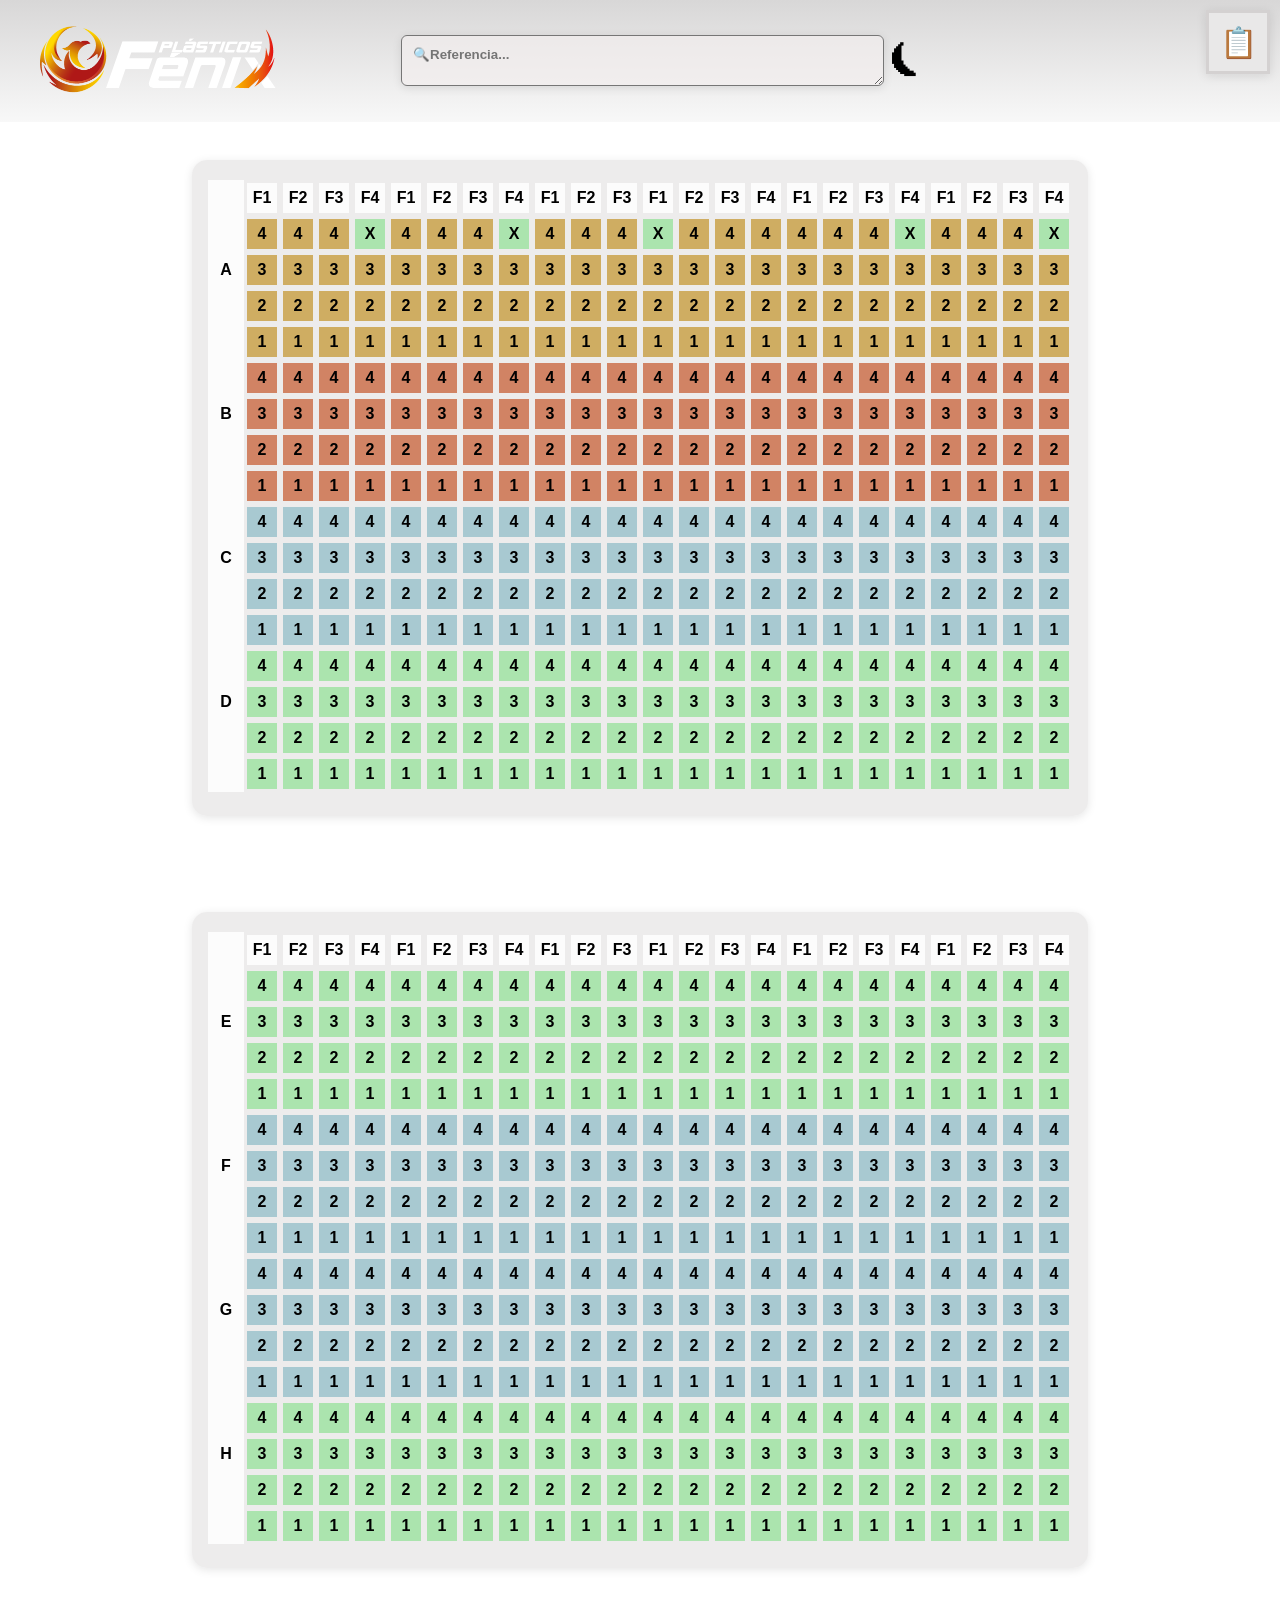
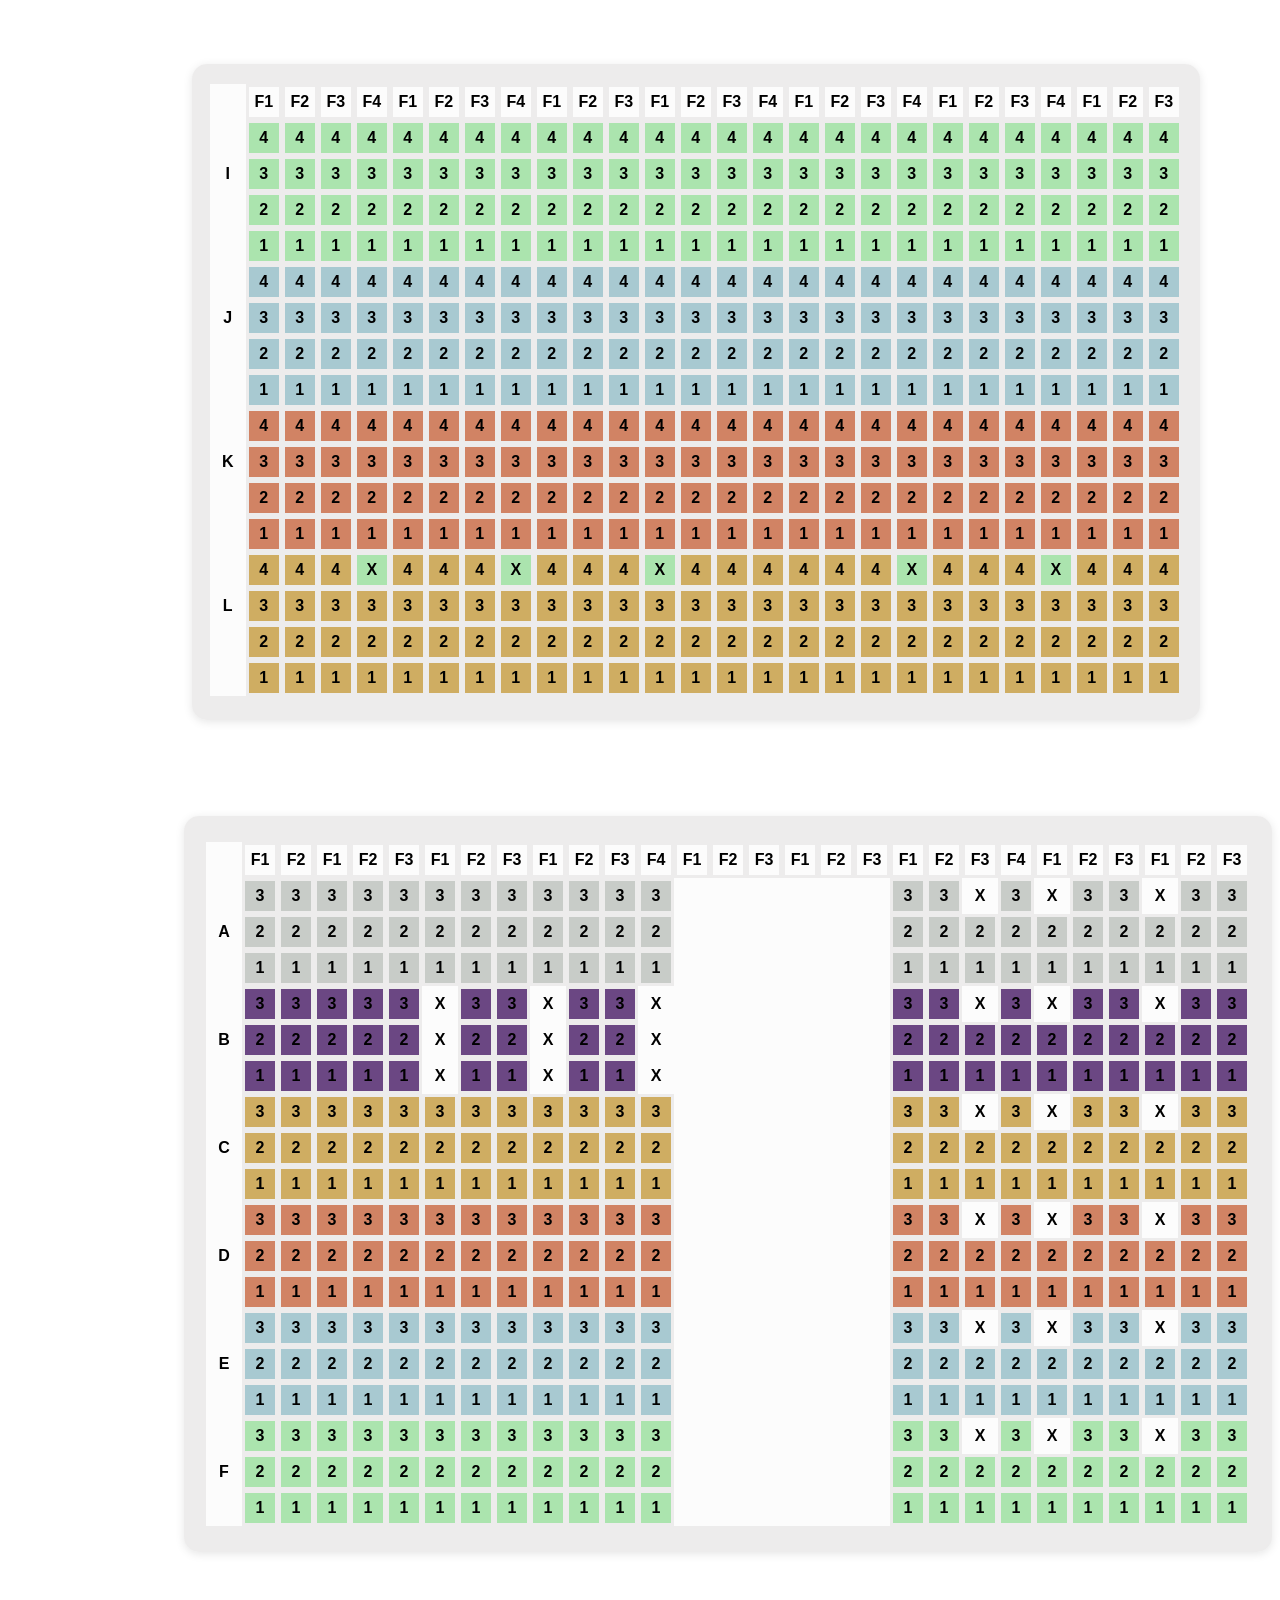
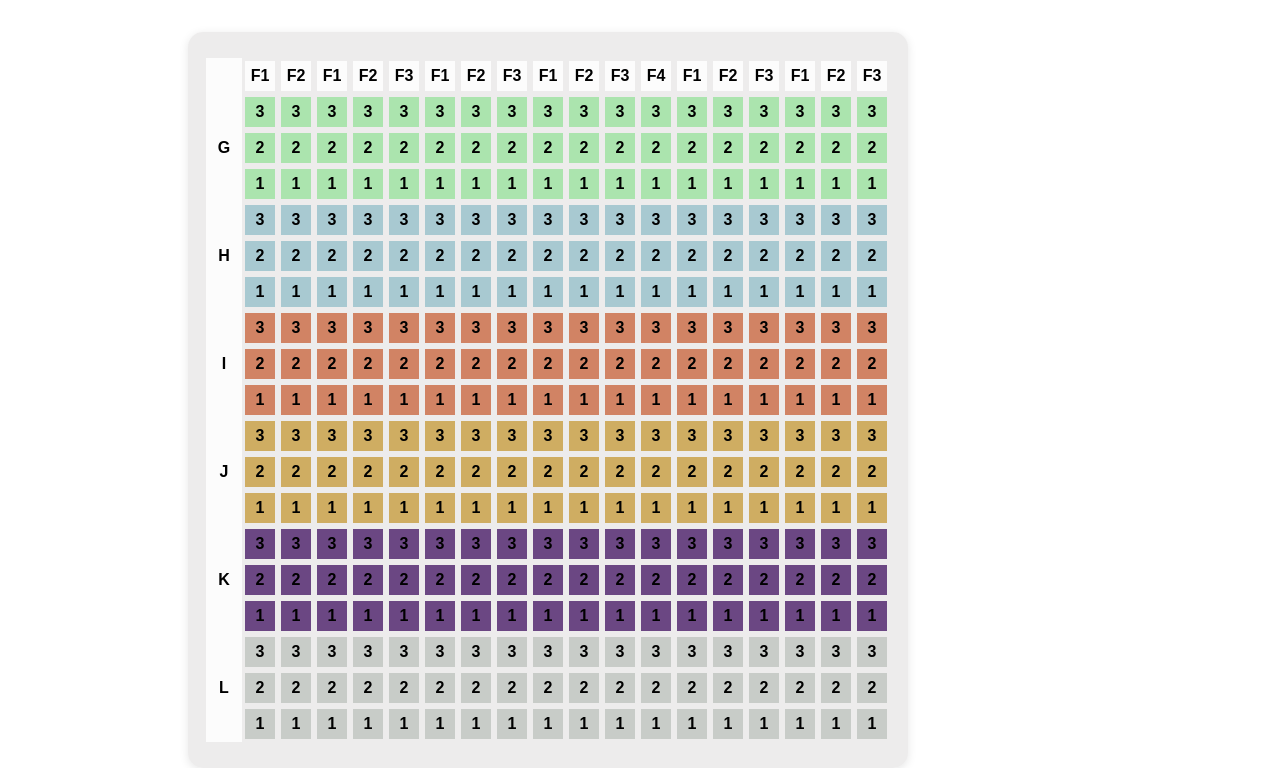
==== commit b53f6b8c: "estilo de inicio y login V2" ====
--- a/generarPedido.html
+++ b/generarPedido.html
@@ -1658,7 +1658,7 @@
     <div class="modulos">X</div>
     <div class="cell3" id="B3-M7-CI-F2-P4" onclick="selectCell(this)">3</div>
     <div class="cell3" id="B3-M7-CI-F3-P4" onclick="selectCell(this)">3</div>
-    <div class="modulos">F</div>
+    <div class="modulos">E</div>
     <div class="cell3" id="B3-M1-CI-F1-P2" onclick="selectCell(this)">2</div>
     <div class="cell3" id="B3-M1-CI-F2-P2" onclick="selectCell(this)">2</div>
     <div class="cell3" id="B3-M1-CI-F3-P2" onclick="selectCell(this)">2</div>
@@ -1743,7 +1743,7 @@
     <div class="modulos">X</div>
     <div class="cell4" id="B3-M7-CI-F2-P4" onclick="selectCell(this)">3</div>
     <div class="cell4" id="B3-M7-CI-F3-P4" onclick="selectCell(this)">3</div>
-    <div class="modulos">G</div>
+    <div class="modulos">F</div>
     <div class="cell4" id="B3-M1-CI-F1-P2" onclick="selectCell(this)">2</div>
     <div class="cell4" id="B3-M1-CI-F2-P2" onclick="selectCell(this)">2</div>
     <div class="cell4" id="B3-M1-CI-F3-P2" onclick="selectCell(this)">2</div>
@@ -1840,7 +1840,7 @@
     <div class="cell4" id="B3-M4-CI-F1-P4" onclick="selectCell(this)">3</div>
     <div class="cell4" id="B3-M4-CI-F1-P4" onclick="selectCell(this)">3</div>
     <div class="cell4" id="B3-M4-CI-F1-P4" onclick="selectCell(this)">3</div>
-    <div class="modulos">H</div>
+    <div class="modulos">G</div>
     <div class="cell4" id="B3-M1-CI-F1-P2" onclick="selectCell(this)">2</div>
     <div class="cell4" id="B3-M1-CI-F2-P2" onclick="selectCell(this)">2</div>
     <div class="cell4" id="B3-M1-CI-F3-P2" onclick="selectCell(this)">2</div>
@@ -1897,7 +1897,7 @@
     <div class="cell3" id="B3-M3-CI-F3-P4" onclick="selectCell(this)">3</div>
     <div class="cell3" id="B3-M5-CI-F4-P4" onclick="selectCell(this)">3</div>
     <div class="cell3" id="B3-M6-CI-F1-P4" onclick="selectCell(this)">3</div>
-    <div class="modulos">B</div>
+    <div class="modulos">H</div>
     <div class="cell3" id="B3-M1-CI-F1-P2" onclick="selectCell(this)">2</div>
     <div class="cell3" id="B3-M1-CI-F2-P2" onclick="selectCell(this)">2</div>
     <div class="cell3" id="B3-M1-CI-F3-P2" onclick="selectCell(this)">2</div>
@@ -1954,7 +1954,7 @@
     <div class="cell2" id="B3-M3-CI-F1-P4" onclick="selectCell(this)">3</div>
     <div class="cell2" id="B3-M3-CI-F2-P4" onclick="selectCell(this)">3</div>
     <div class="cell2" id="B3-M3-CI-F3-P4" onclick="selectCell(this)">3</div>
-    <div class="modulos">C</div>
+    <div class="modulos">I</div>
     <div class="cell2" id="B3-M1-CI-F1-P2" onclick="selectCell(this)">2</div>
     <div class="cell2" id="B3-M1-CI-F1-P2" onclick="selectCell(this)">2</div>
     <div class="cell2" id="B3-M1-CI-F1-P2" onclick="selectCell(this)">2</div>
@@ -2011,7 +2011,7 @@
     <div class="cell" id="B3-M3-CI-F2-P4" onclick="selectCell(this)">3</div>
     <div class="cell" id="B3-M3-CI-F3-P4" onclick="selectCell(this)">3</div>
     <div class="cell" id="B3-M4-CI-F1-P4" onclick="selectCell(this)">3</div>
-    <div class="modulos">D</div>
+    <div class="modulos">J</div>
     <div class="cell" id="B3-M1-CI-F1-P2" onclick="selectCell(this)">2</div>
     <div class="cell" id="B3-M1-CI-F2-P2" onclick="selectCell(this)">2</div>
     <div class="cell" id="B3-M1-CI-F3-P2" onclick="selectCell(this)">2</div>
@@ -2066,7 +2066,7 @@
     <div class="cell5" id="B3-M3-CI-F2-P4" onclick="selectCell(this)">3</div>
     <div class="cell5" id="B3-M3-CI-F3-P4" onclick="selectCell(this)">3</div>
     <div class="cell5" id="B3-M4-CI-F1-P4" onclick="selectCell(this)">3</div>
-    <div class="modulos">F</div>
+    <div class="modulos">K</div>
     <div class="cell5" id="B3-M1-CI-F1-P2" onclick="selectCell(this)">2</div>
     <div class="cell5" id="B3-M1-CI-F2-P2" onclick="selectCell(this)">2</div>
     <div class="cell5" id="B3-M1-CI-F3-P2" onclick="selectCell(this)">2</div>
@@ -2121,7 +2121,7 @@
     <div class="cell6" id="B3-M3-CI-F2-P4" onclick="selectCell(this)">3</div>
     <div class="cell6" id="B3-M3-CI-F3-P4" onclick="selectCell(this)">3</div>
     <div class="cell6" id="B3-M4-CI-F1-P4" onclick="selectCell(this)">3</div>
-    <div class="modulos">G</div>
+    <div class="modulos">L</div>
     <div class="cell6" id="B3-M1-CI-F1-P2" onclick="selectCell(this)">2</div>
     <div class="cell6" id="B3-M1-CI-F2-P2" onclick="selectCell(this)">2</div>
     <div class="cell6" id="B3-M1-CI-F3-P2" onclick="selectCell(this)">2</div>
--- a/css/generarPedido.css
+++ b/css/generarPedido.css
@@ -75,6 +75,10 @@
     box-shadow: 0 2px 10px #85848441;
 }
 body.dark-mode .Mapa4{
+    background-color: #3d3d3d;
+    box-shadow: 0 2px 10px #85848441;
+}
+body.dark-mode .Mapa5{
     background-color: #3d3d3d;
     box-shadow: 0 2px 10px #85848441;
 }
@@ -175,6 +179,7 @@
   font-variation-settings:
     "wdth" 80;
     padding: 0%;
+    font-family: Arial, Helvetica, sans-serif;
   }  
 
 
@@ -341,8 +346,8 @@
     grid-template-columns: repeat(29, 8px);
     grid-template-rows: repeat(19, 8px);
     gap: 28px;
-    margin-top: 2rem;
-}
+}
+
 .Mapa5{
     background-color:#d6d4d471;
     height: 46rem;
@@ -363,7 +368,7 @@
     grid-template-columns: repeat(19, 8px);
     grid-template-rows: repeat(19, 8px);
     gap: 28px;
-    margin-top: 2rem;
+
 }
 
 .cell {
@@ -389,7 +394,7 @@
 .cell3  {
     width: 30px;
     height: 30px;
-    background-color: rgb(168, 201, 209);
+    background-color: #a8c9d1;
     display: flex;
     align-items: center;
     justify-content: center;
@@ -419,7 +424,7 @@
 .cell6 {
     width: 30px;
     height: 30px;
-    background-color: rgb(218, 219, 218);
+    background-color: rgb(200, 204, 200);
     display: flex;
     align-items: center;
     justify-content: center;
